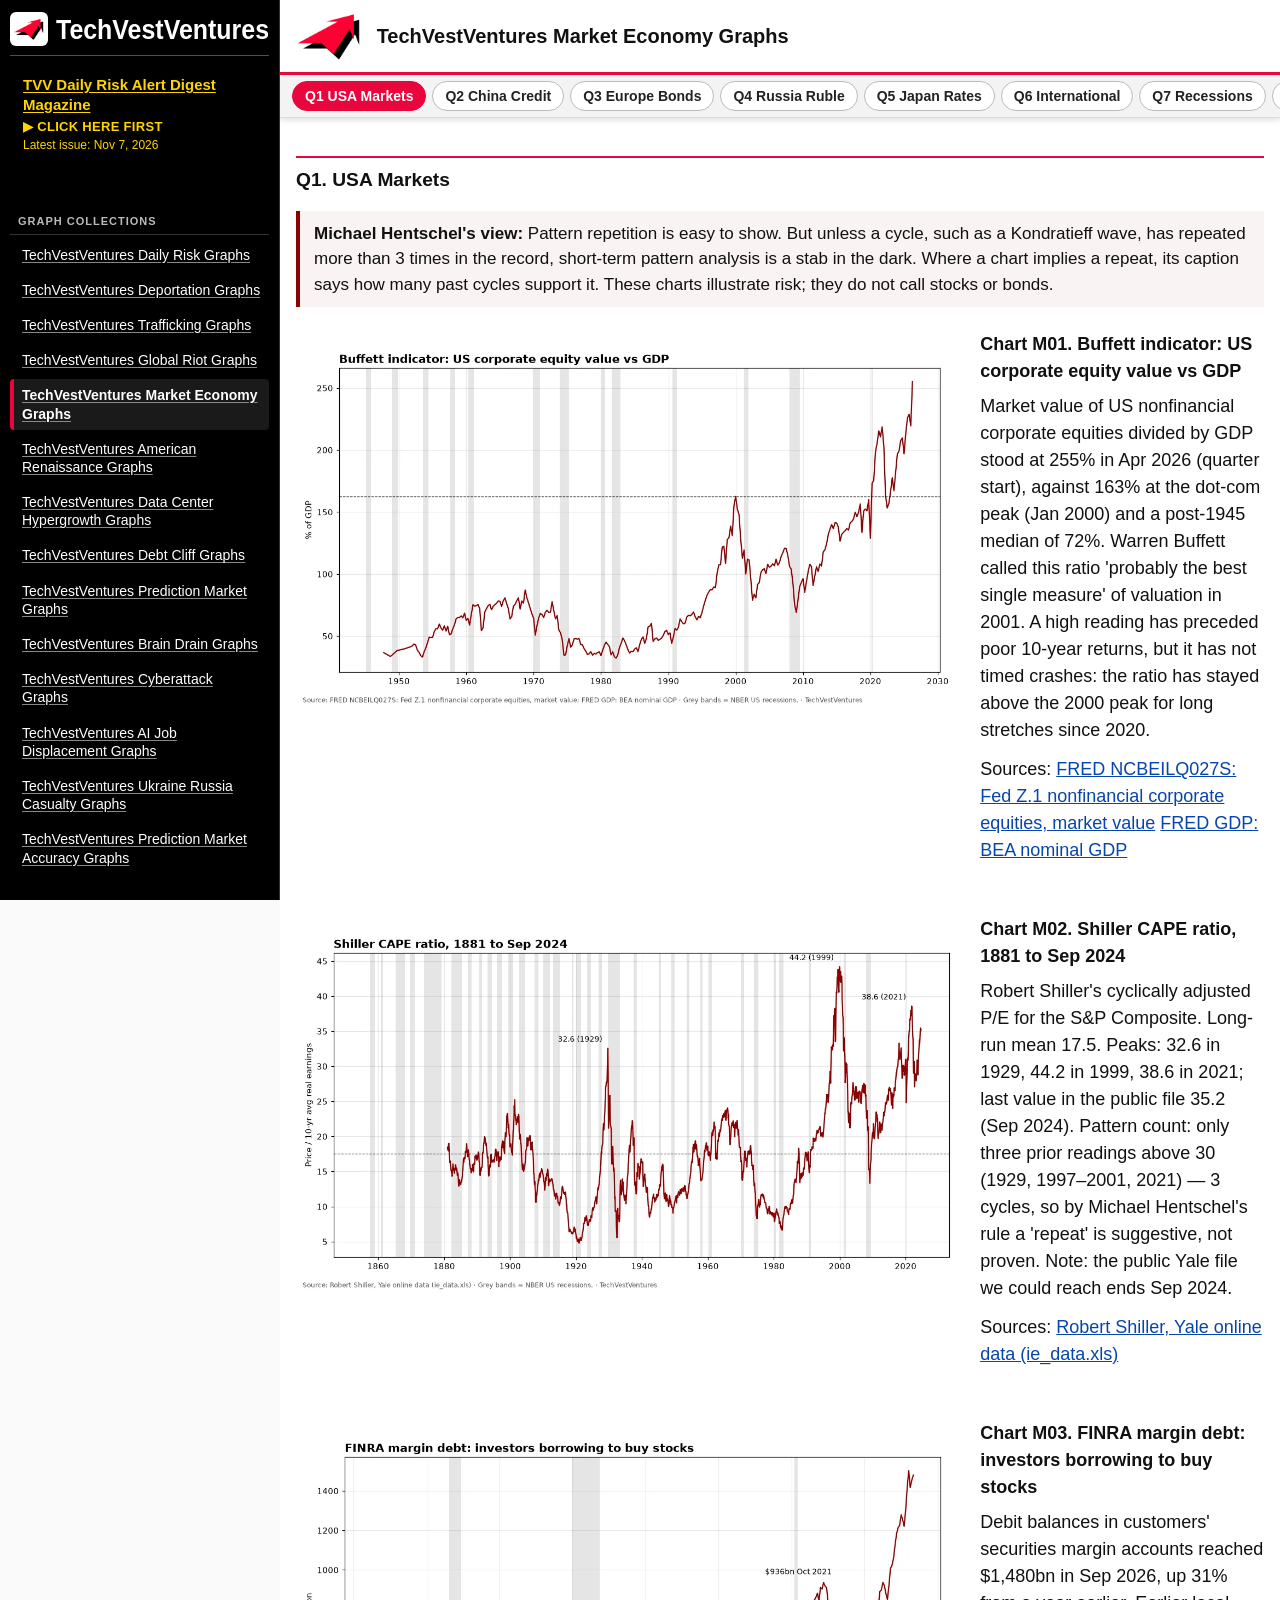
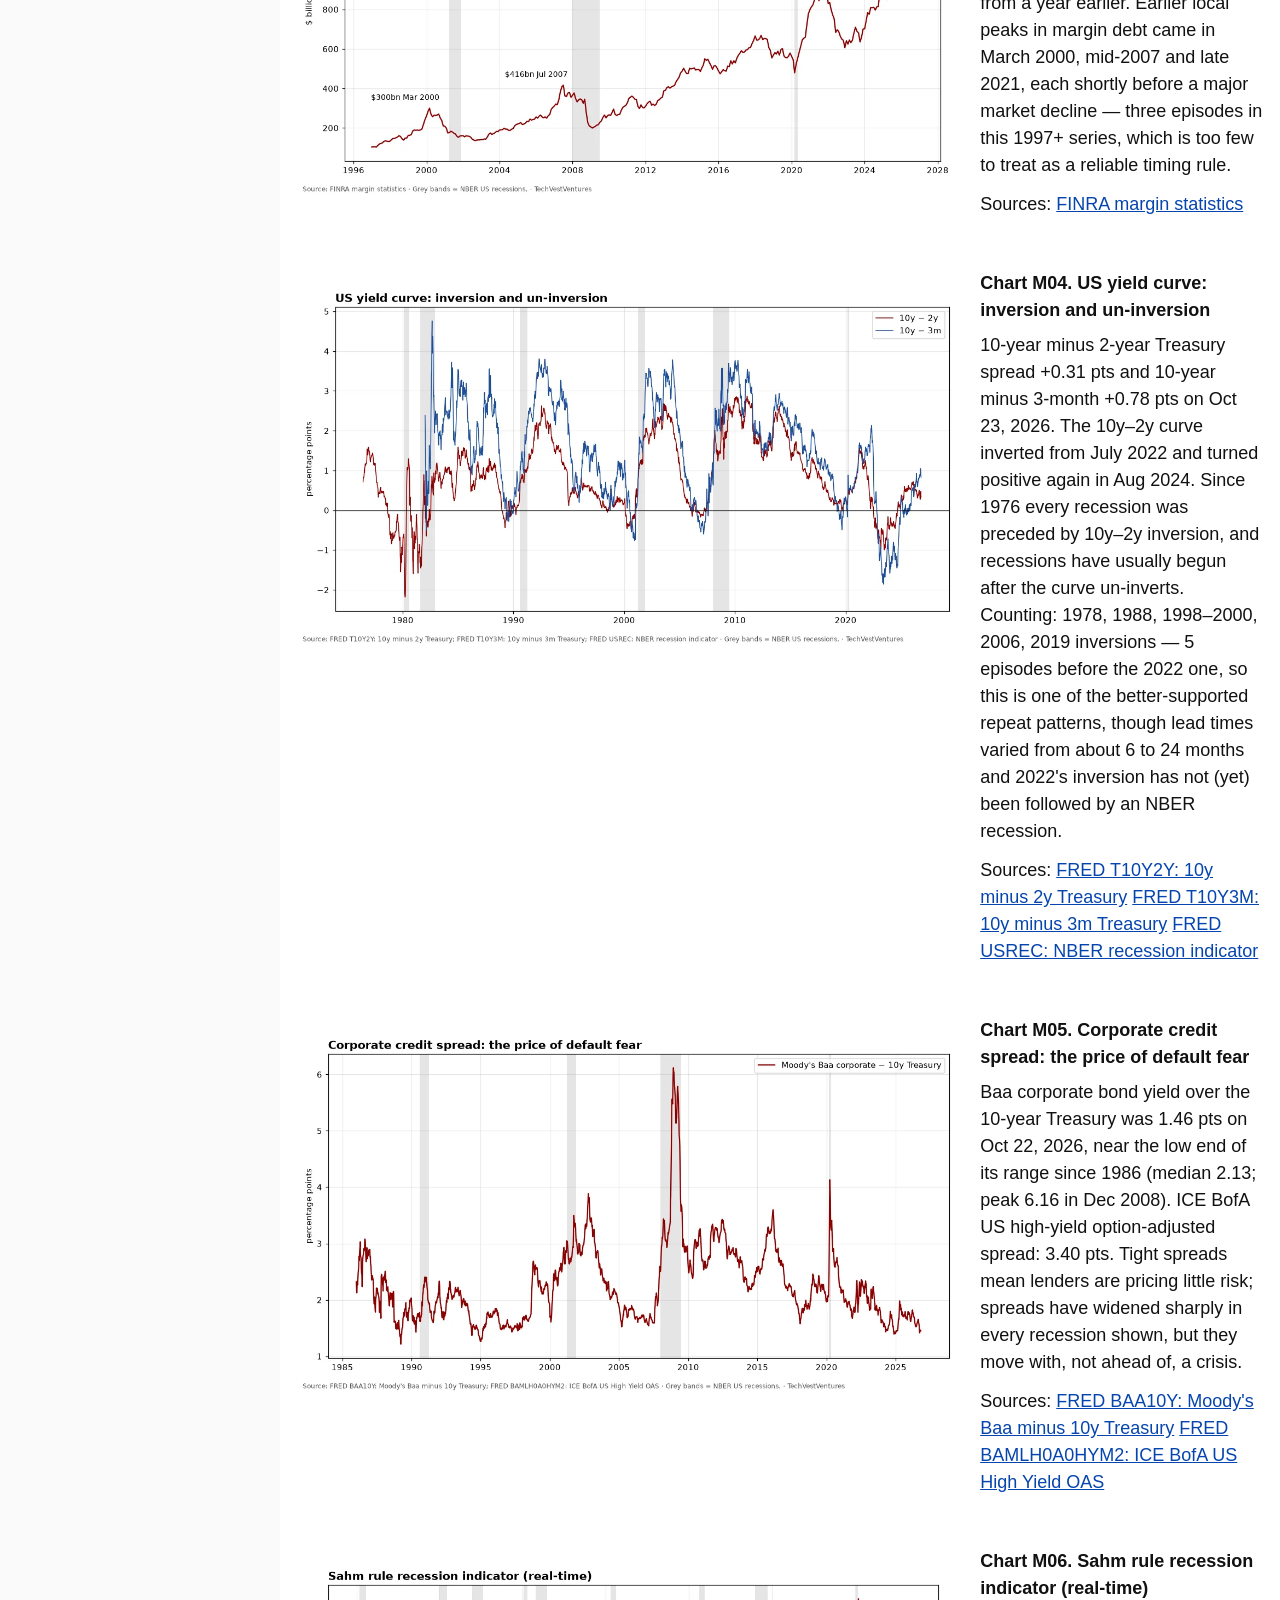
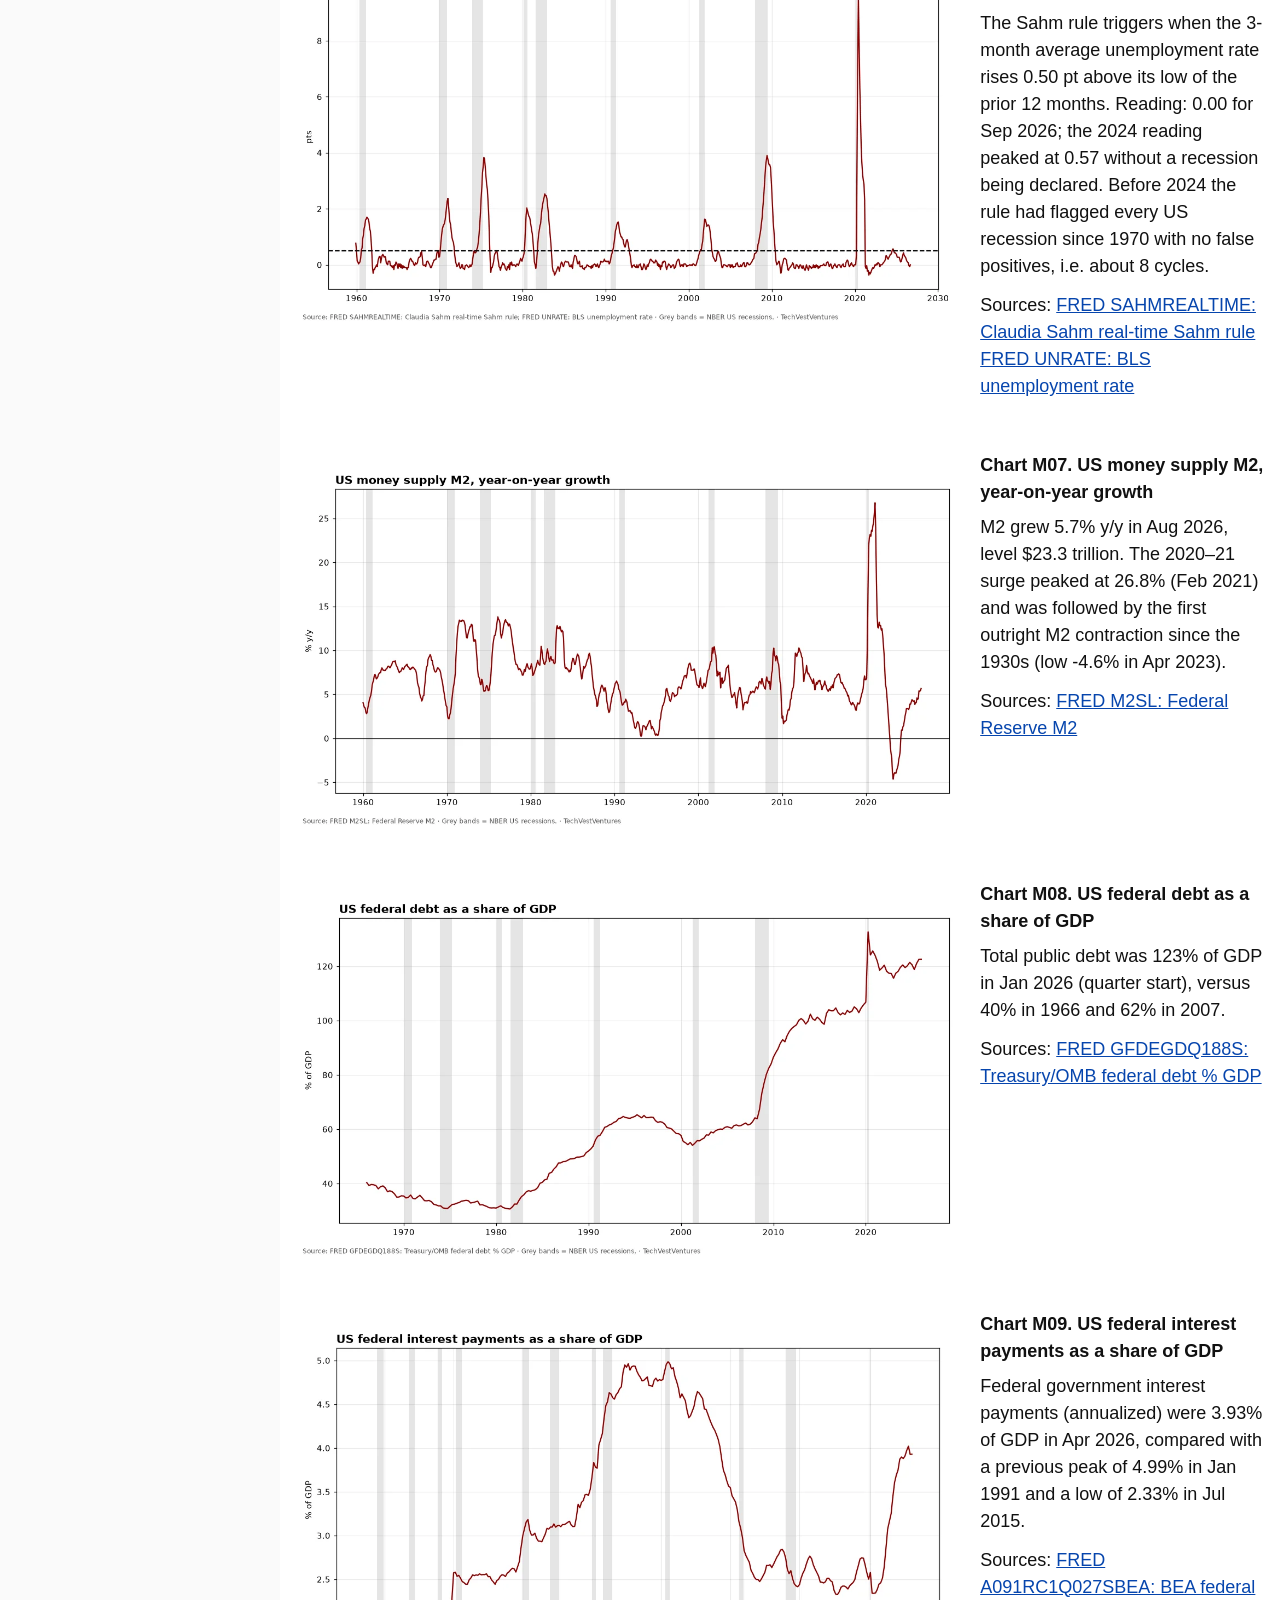
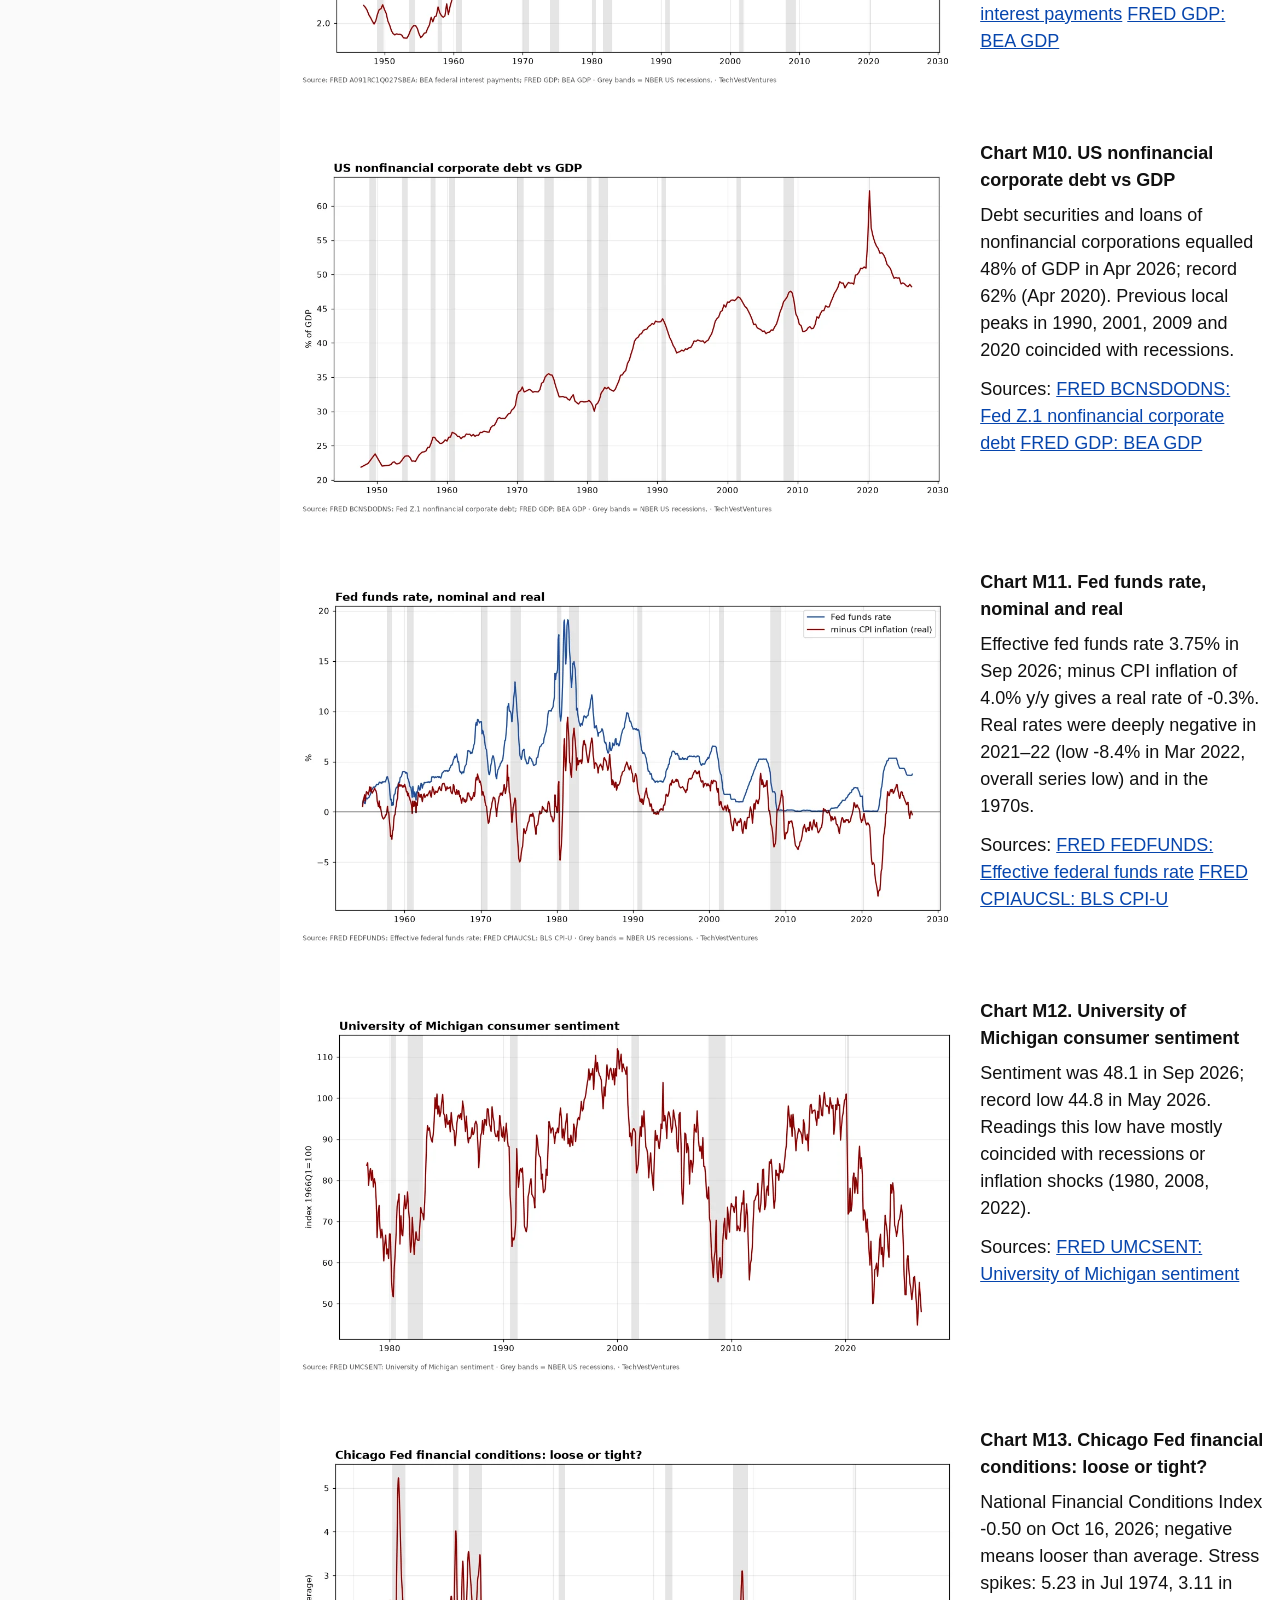
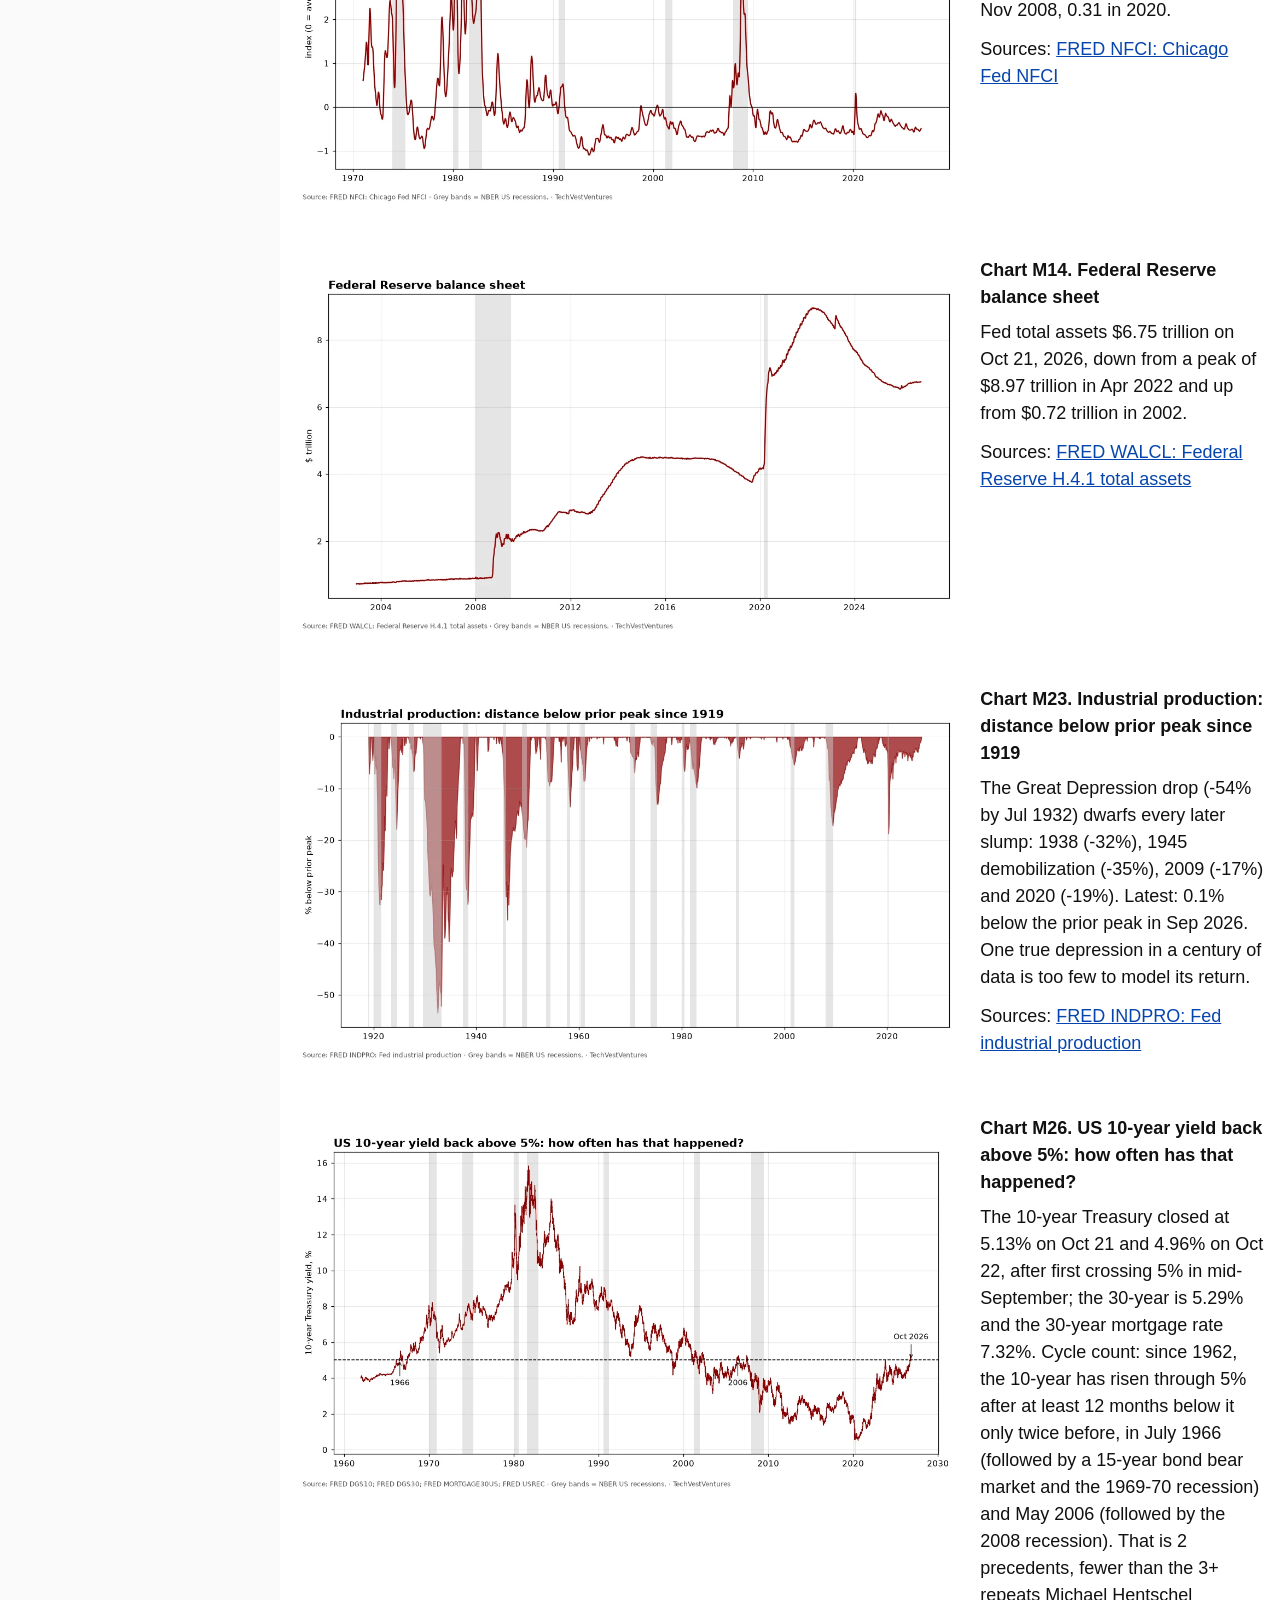
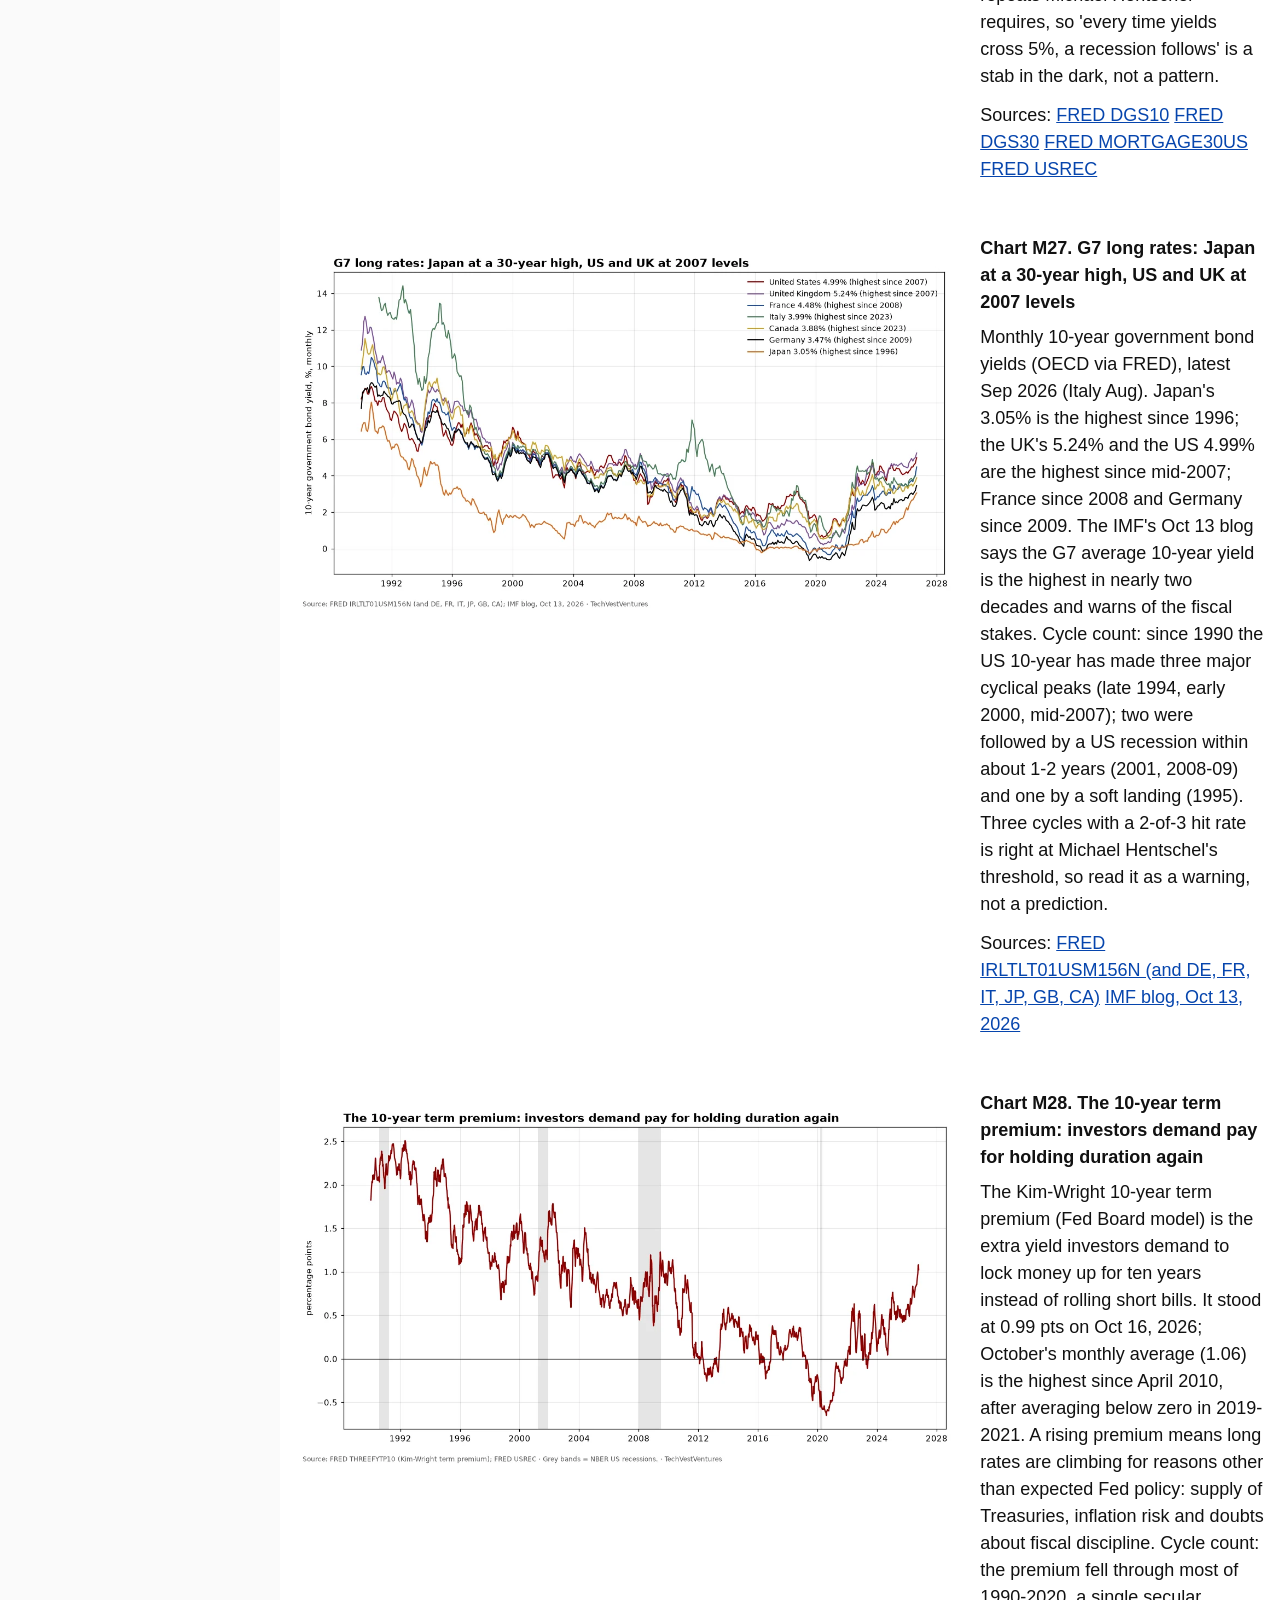
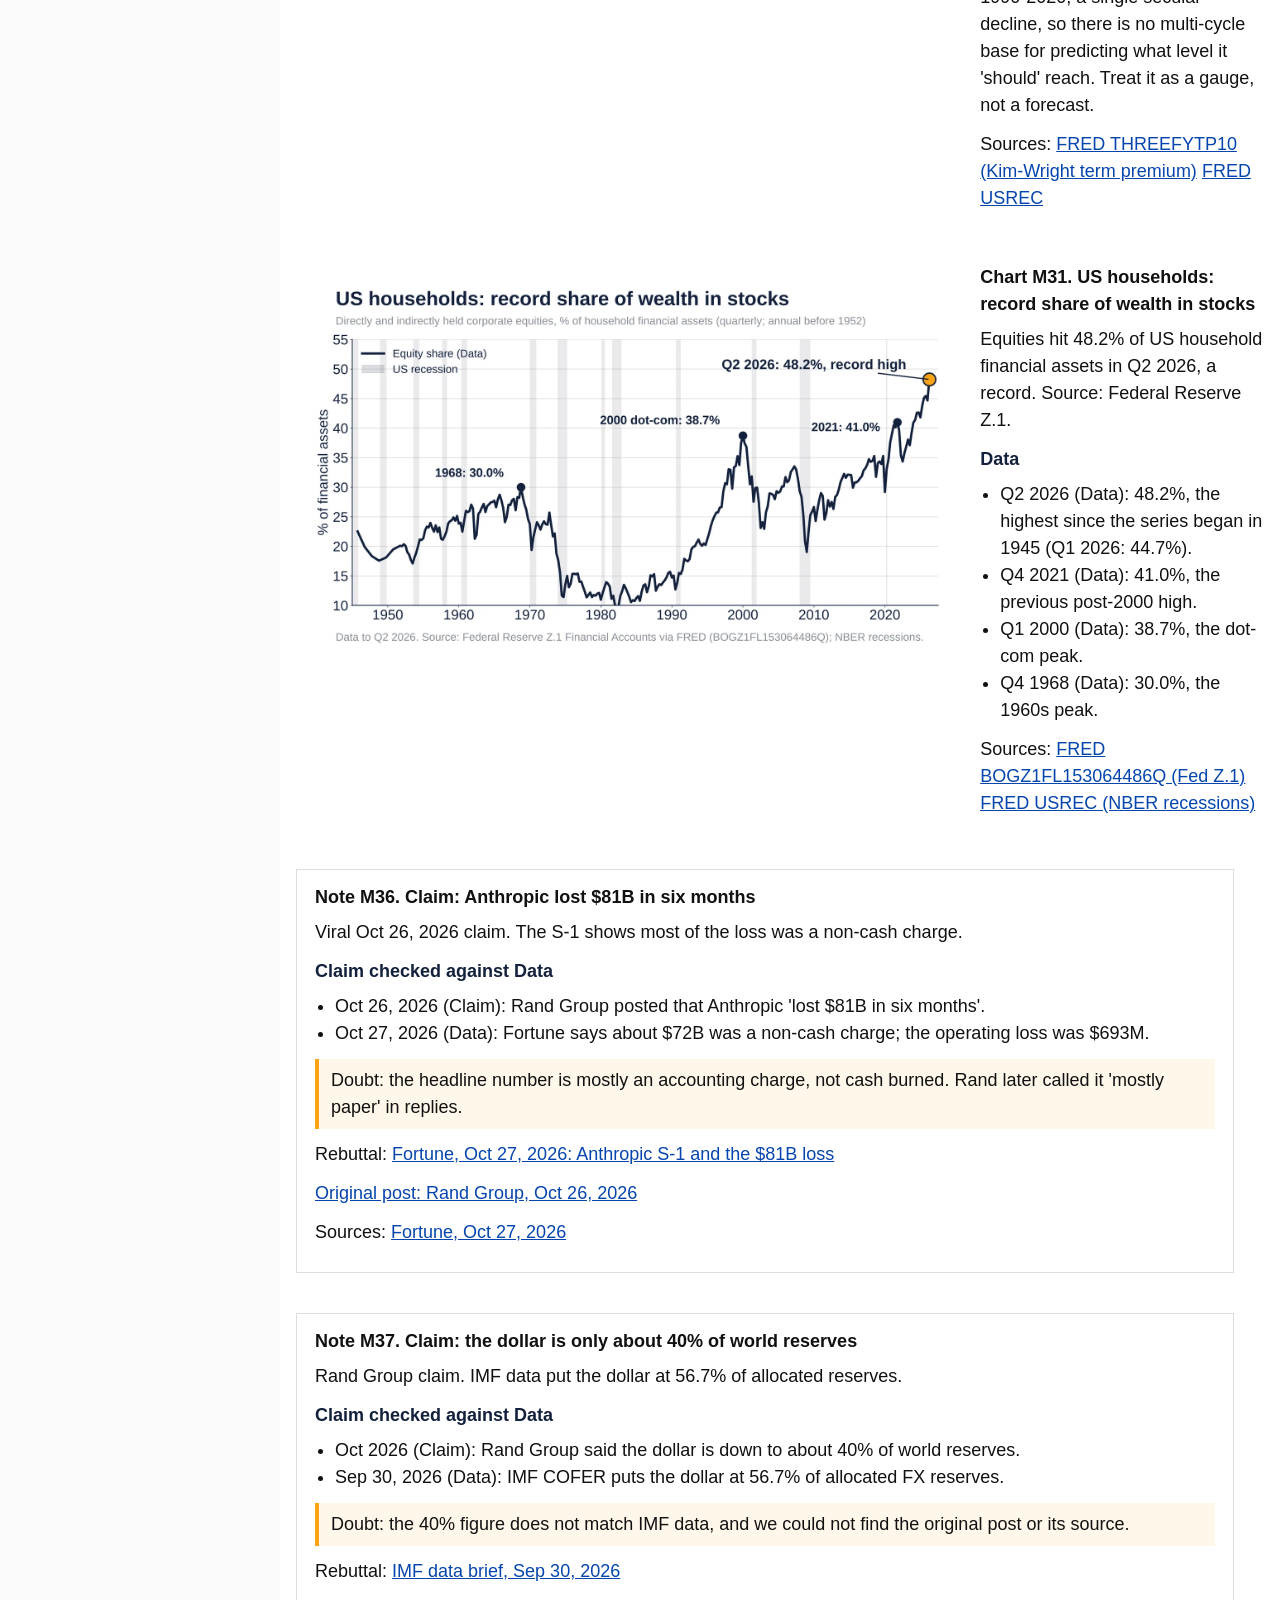
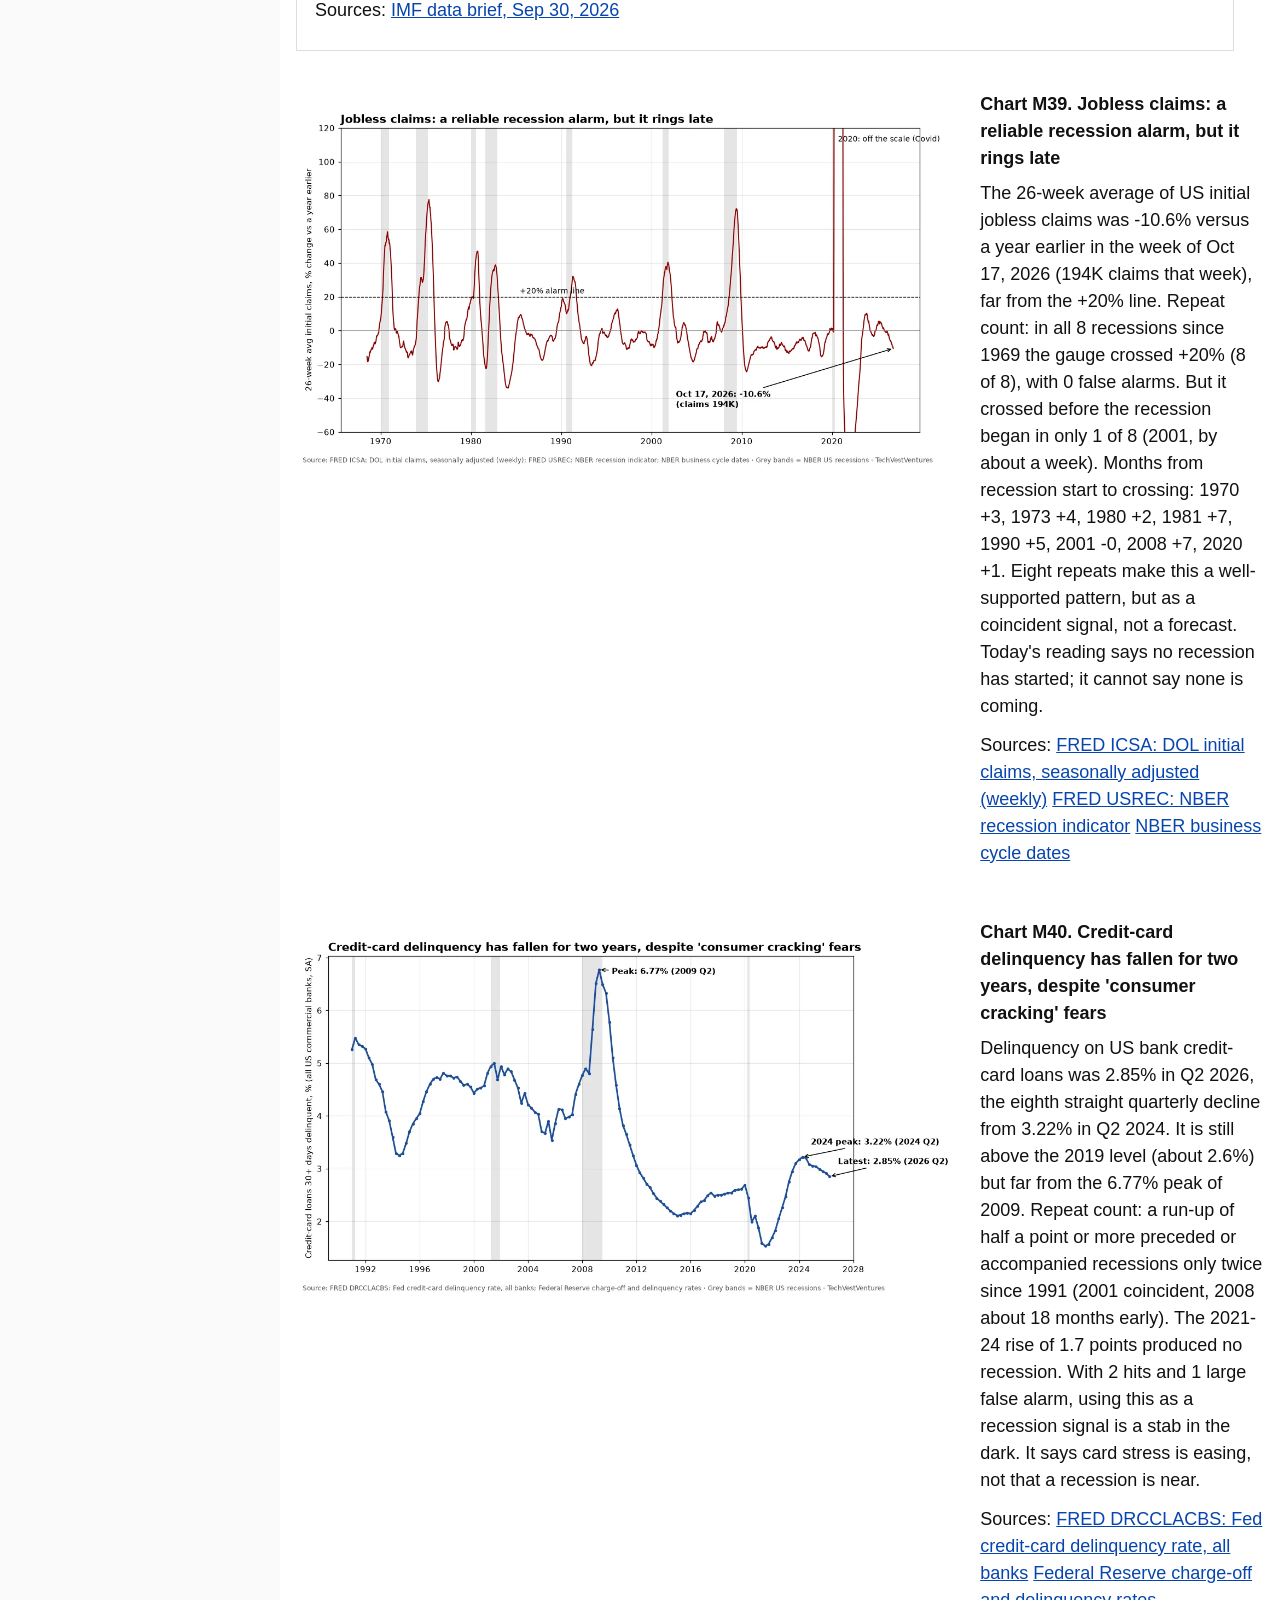
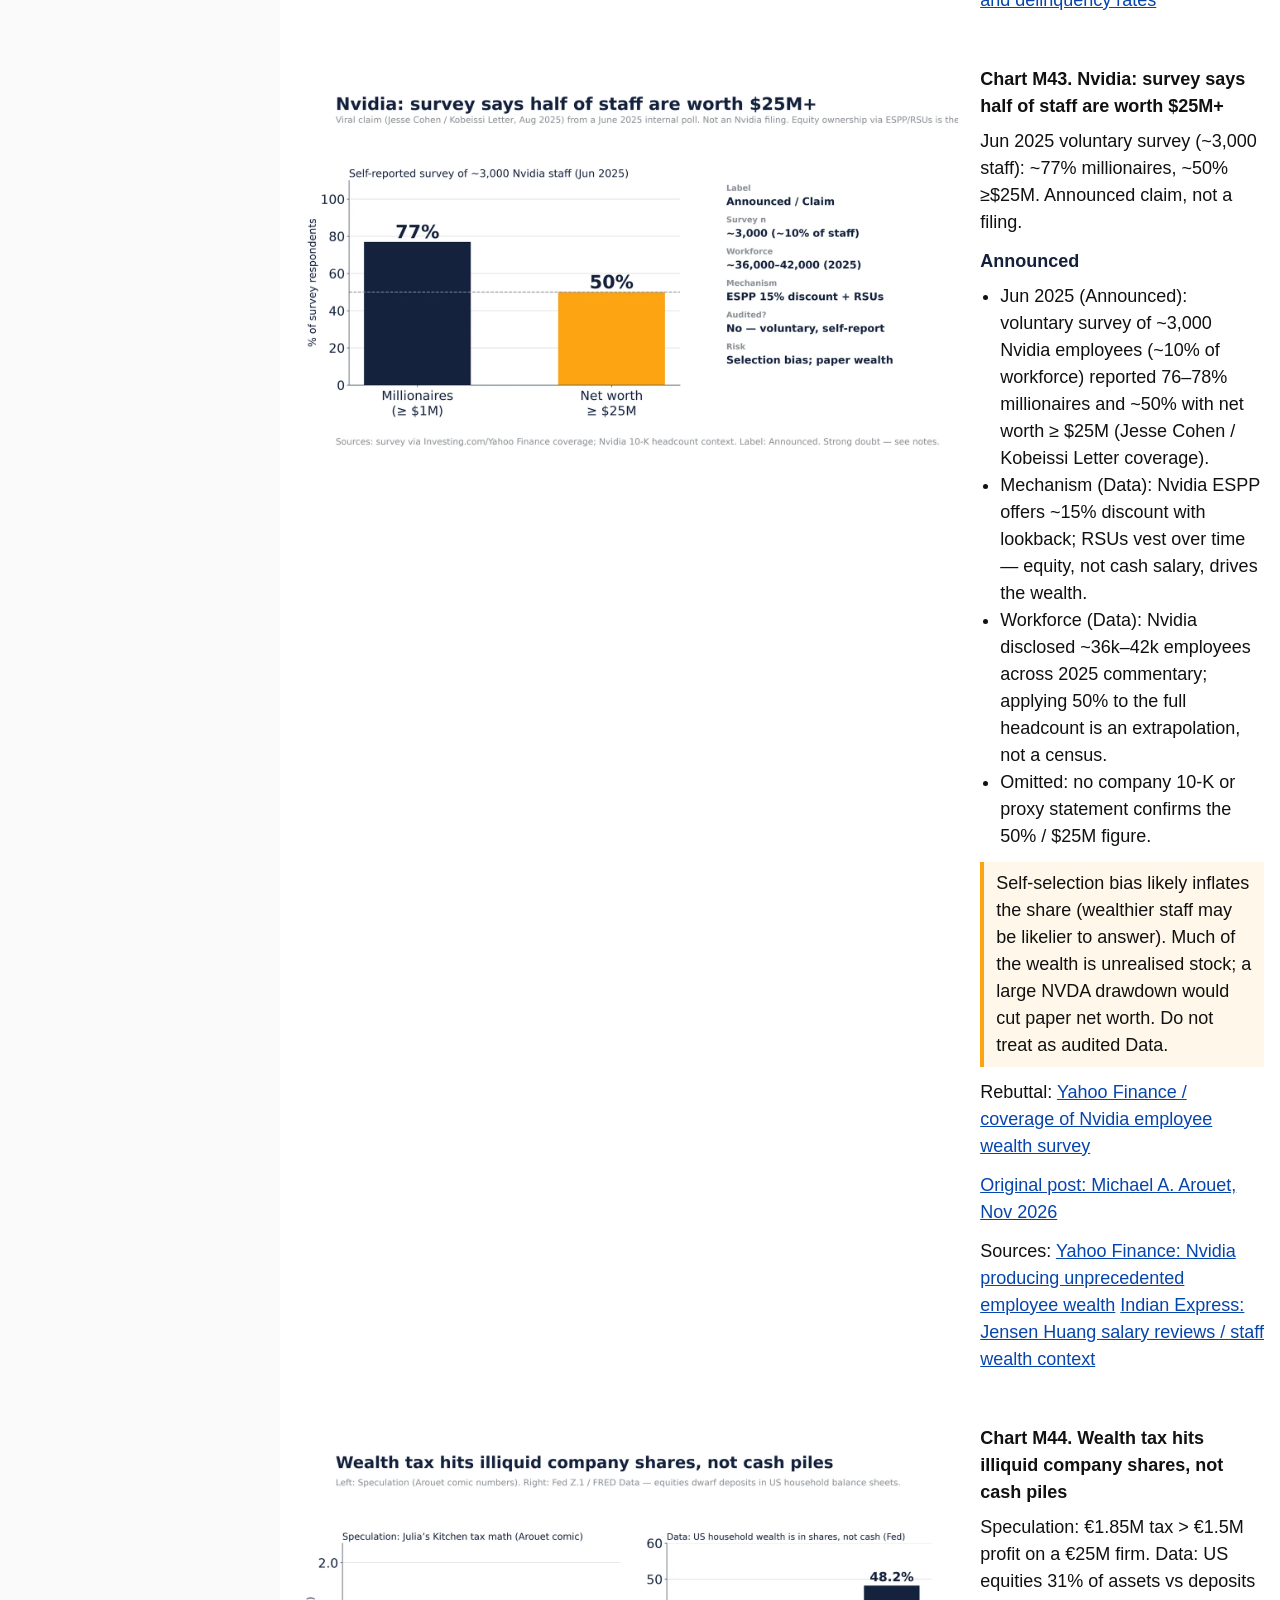
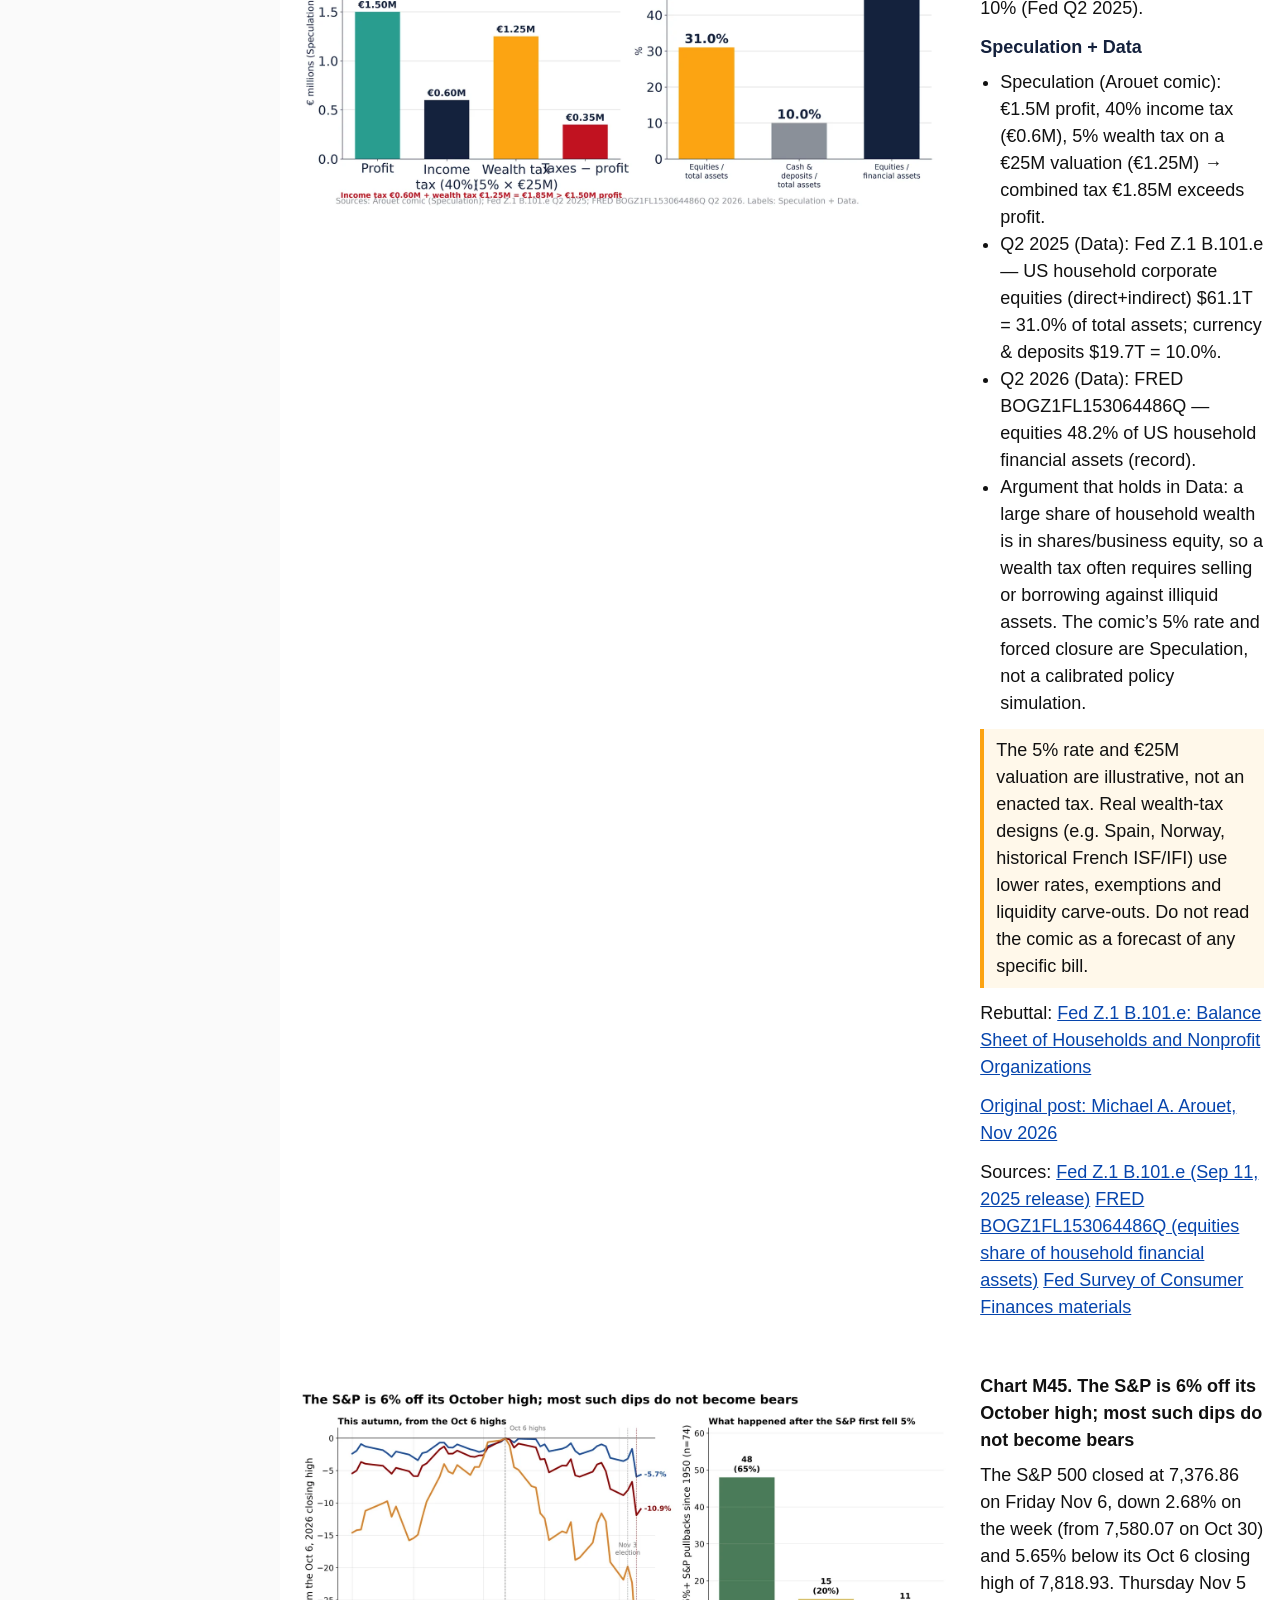
==== index.html @ 53d16ec9 "Weekly Focus graphs 2026-11-08" ====
<!doctype html><html lang="en"><head><meta charset="utf-8"><meta name="viewport" content="width=device-width,initial-scale=1"><title>TechVestVentures Market Economy Graphs</title><link rel="stylesheet" href="assets/style.css"></head><body><nav id="tvvnav" aria-label="TechVestVentures sites"><details open><summary><span class="mark"><img src="[data-uri]" alt="TechVest logo"></span><svg class="word" viewBox="0 0 214 32" preserveAspectRatio="xMinYMid meet" role="img" aria-label="TechVestVentures"><text x="0" y="26" textLength="214" lengthAdjust="spacingAndGlyphs" font-family="Arial,Helvetica,sans-serif" font-weight="700" font-size="28" fill="#fff">TechVestVentures</text></svg></summary><a class="mag" href="https://atlantean2.github.io/tvv-daily-risk-alert-digest/"><span class="t">TVV Daily Risk Alert Digest Magazine</span><span class="cta">&#9654; click here first</span><span class="sub">Latest issue: Nov 7, 2026</span></a><div class="sp2" aria-hidden="true"></div><div class="grp">Graph Collections</div><a href="https://atlantean2.github.io/tvv-daily-risk-graphs/">TechVestVentures Daily Risk Graphs</a><a href="https://atlantean2.github.io/tvv-deportation-graphs/">TechVestVentures Deportation Graphs</a><a href="https://atlantean2.github.io/tvv-trafficking-graphs/">TechVestVentures Trafficking Graphs</a><a href="https://atlantean2.github.io/tvv-global-riot-graphs/">TechVestVentures Global Riot Graphs</a><a class="cur" href="https://atlantean2.github.io/tvv-market-economy-graphs/" aria-current="page">TechVestVentures Market Economy Graphs</a><a href="https://atlantean2.github.io/tvv-american-renaissance-graphs/">TechVestVentures American Renaissance Graphs</a><a href="https://atlantean2.github.io/tvv-data-center-hypergrowth-graphs/">TechVestVentures Data Center Hypergrowth Graphs</a><a href="https://atlantean2.github.io/tvv-debt-cliff-graphs/">TechVestVentures Debt Cliff Graphs</a><a href="https://atlantean2.github.io/tvv-prediction-market-graphs/">TechVestVentures Prediction Market Graphs</a><a href="https://atlantean2.github.io/tvv-brain-drain-graphs/">TechVestVentures Brain Drain Graphs</a><a href="https://atlantean2.github.io/tvv-cyberattack-graphs/">TechVestVentures Cyberattack Graphs</a><a href="https://atlantean2.github.io/tvv-ai-job-displacement-graphs/">TechVestVentures AI Job Displacement Graphs</a><a href="https://atlantean2.github.io/tvv-ukraine-russia-casualty-graphs/">TechVestVentures Ukraine Russia Casualty Graphs</a><a href="https://atlantean2.github.io/tvv-prediction-market-accuracy-graphs/">TechVestVentures Prediction Market Accuracy Graphs</a><div class="sp5" aria-hidden="true"></div><div class="grp gold">Essays</div><a class="ess" href="https://atlantean2.github.io/tvv-daily-risk-alert-digest/essays/ai-job-displacement.html">AI Job Displacement</a><a class="ess" href="https://atlantean2.github.io/tvv-daily-risk-alert-digest/essays/prediction-markets.html">Prediction Markets</a><a class="ess" href="https://atlantean2.github.io/tvv-daily-risk-alert-digest/essays/ukraine-russia-casualty-claims.html">Ukraine vs Russia: Casualty Claims</a></details></nav><script>(function(){var d=document.querySelector('#tvvnav details');function f(){if(innerWidth>900)d.open=true}f();addEventListener('resize',f)})()</script><div id="top"><header><img src="assets/logo.png" alt="TVV logo"><h1>TechVestVentures Market Economy Graphs</h1></header><nav id="tabs" role="tablist" aria-label="Sections"><button role="tab" data-d="Q1" aria-selected="false">Q1 USA Markets</button><button role="tab" data-d="Q2" aria-selected="false">Q2 China Credit</button><button role="tab" data-d="Q3" aria-selected="false">Q3 Europe Bonds</button><button role="tab" data-d="Q4" aria-selected="false">Q4 Russia Ruble</button><button role="tab" data-d="Q5" aria-selected="false">Q5 Japan Rates</button><button role="tab" data-d="Q6" aria-selected="false">Q6 International</button><button role="tab" data-d="Q7" aria-selected="false">Q7 Recessions</button><button role="tab" data-d="Q8" aria-selected="false">Q8 Depressions</button><button role="tab" data-d="Q9" aria-selected="false">Q9 Boom Peaks</button><button role="tab" data-d="Q10" aria-selected="false">Q10 Bubble Watch</button><button role="tab" data-d="Q11" aria-selected="false">Q11 Debt Burdens</button><button role="tab" data-d="Q12" aria-selected="false">Q12 Cycle Counts</button><button role="tab" data-d="sources" aria-selected="false">Sources</button></nav></div><main id="content"></main><script>const tabs=[...document.querySelectorAll('#tabs button')],m=document.getElementById('content'),ds=tabs.map(t=>t.dataset.d);
async function show(d){if(!ds.includes(d))d=ds[0];tabs.forEach(t=>t.setAttribute('aria-selected',t.dataset.d==d));
document.querySelector(`#tabs [data-d="${d}"]`).scrollIntoView({inline:'nearest',block:'nearest'});
m.innerHTML='<p>Loading…</p>';try{const r=await fetch('issues/'+d+'.html',{cache:'no-cache'});const doc=new DOMParser().parseFromString(await r.text(),'text/html');
const c=doc.querySelector('#issue');c.querySelectorAll('img').forEach(i=>i.setAttribute('src','issues/'+i.getAttribute('src')));
c.querySelectorAll('a[href]').forEach(a=>{const h=a.getAttribute('href');if(!/^(https?:|#)/.test(h))a.setAttribute('href','issues/'+h);if(/^http/.test(h)){a.target='_blank';a.rel='noopener'}});m.innerHTML=c.innerHTML;document.title=TT+' — '+(tabs.find(t=>t.dataset.d==d).textContent);window.scrollTo(0,0)}
catch(e){m.innerHTML='<p>Could not load '+d+'.</p>'}}
const TT=document.title;tabs.forEach(t=>t.onclick=()=>{location.hash=t.dataset.d});
addEventListener('hashchange',()=>show(location.hash.slice(1)));show(location.hash.slice(1));</script></body></html>
---- assets/style.css ----
body{margin:0;font:16px/1.5 Arial,Helvetica,sans-serif;color:#111;background:#fafafa}
#top{position:sticky;top:0;z-index:9;background:#fff;box-shadow:0 2px 6px #0002}
header{border-bottom:3px solid #e8063c;display:flex;align-items:center;gap:14px;padding:8px 16px}
header img{height:56px}header h1{font-size:1.25rem;margin:0}
#tabs{display:flex;gap:6px;overflow-x:auto;white-space:nowrap;padding:6px 12px;background:#f3f3f3;border-bottom:1px solid #ddd;-webkit-overflow-scrolling:touch}
#tabs button{flex:0 0 auto;font:600 14px Arial,sans-serif;padding:6px 12px;border:1px solid #bbb;border-radius:16px;background:#fff;color:#222;cursor:pointer}
#tabs button[aria-selected=true]{background:#e8063c;border-color:#e8063c;color:#fff}
main{max-width:1040px;margin:0 auto;padding:16px;background:#fff}
main img{width:100%;max-width:1000px;height:auto;display:block;margin:14px auto}
a{color:#0645ad;text-decoration:underline}h2{border-top:2px solid #e8063c;padding-top:8px;margin-top:22px;font-size:1.2rem;font-weight:700;scroll-margin-top:130px}
main table{width:100%;border-collapse:collapse}main td{display:block;width:100%;padding:0}main td:empty{display:none}
ul.items{margin-left:24px;padding-left:1.1em}
.action-box{border:3px solid #e8063c;padding:10px 14px;margin:20px 0}a.risk-center{font-weight:700;color:#C00000}.rc-header{font-size:.9rem;color:#1a1a1a;border-bottom:2px solid #C9A227;padding-bottom:6px;margin:0 0 12px}ul.items li{margin:6px 0}
@media(max-width:600px){header img{height:40px}header h1{font-size:1rem}}
figure.g{margin:0 0 28px;padding:0}figure.g figcaption{font-size:15px;margin:4px 6px}figure.g .t{font-weight:700}
figure.g .s{font-size:14px;word-break:break-all}ul.src li{margin:4px 0;word-break:break-all}
figure.g{display:grid;grid-template-columns:minmax(0,7fr) minmax(260px,3fr);gap:22px;align-items:start;margin:0 0 40px}
figure.g img{width:100%;height:auto;max-width:none}
figure.g figcaption{font-size:18px;line-height:1.5;margin:0}figure.g figcaption p{margin:0 0 12px}
figure.g figcaption .t{font-weight:700;display:block;margin-bottom:8px}
.view{border-left:4px solid #8B0000;background:#faf3f3;padding:10px 14px;margin:0 0 24px;font-size:17px;line-height:1.5}
figure.g.link{display:block;border:1px solid #ddd;padding:14px 18px;max-width:900px}
figure.g ul.b{margin:0 0 12px;padding-left:20px}figure.g .lab{font-weight:700;color:#14213D;margin:0 0 8px}
figure.g .doubt{border-left:4px solid #FCA311;background:#fff8ea;padding:8px 12px}
@media(max-width:1100px){figure.g{grid-template-columns:1fr}}
#tvvnav{position:fixed;left:0;top:0;bottom:0;width:280px;box-sizing:border-box;padding:12px 10px;background:#000;color:#fff;border-right:1px solid #333;font-family:Arial,Helvetica,sans-serif;overflow-y:auto;z-index:20}
#tvvnav summary{list-style:none;cursor:default;display:flex;align-items:center;gap:8px;border-bottom:1px solid #e8063c;padding-bottom:9px;margin-bottom:10px}
#tvvnav summary::-webkit-details-marker{display:none}
#tvvnav .mark{flex:0 0 auto;width:38px;height:34px;background:#fff;border-radius:6px;display:flex;align-items:center;justify-content:center}
#tvvnav .mark img{width:32px;height:auto;display:block}
#tvvnav .word{flex:1 1 auto;min-width:0;height:32px;display:block}
#tvvnav a,#tvvnav span.soon{display:block;font-size:14px;padding:7px 8px;margin:3px 0;border-radius:4px;line-height:1.3;border-left:4px solid transparent}
#tvvnav a{color:#fff;text-decoration:underline;text-decoration-color:#888;text-underline-offset:2px}
#tvvnav a:hover,#tvvnav a:focus{background:#222;text-decoration-color:#fff}
#tvvnav a.cur{font-weight:700;border-left-color:#e8063c;background:#1a1a1a}
#tvvnav span.soon{color:#888;font-style:italic}
#tvvnav a.mag{background:#ffd400;color:#000;font-weight:700;font-size:15px;text-decoration:none;border-left:4px solid #ffd400;padding:9px 9px 8px;margin-bottom:10px}
#tvvnav a.mag:hover,#tvvnav a.mag:focus{background:#ffe766}
#tvvnav a.mag.cur{border-left-color:#e8063c}
#tvvnav a.mag .t{text-decoration:underline;text-underline-offset:2px}
#tvvnav a.mag .cta{display:block;margin-top:5px;font-size:13px;font-weight:700;text-transform:uppercase;letter-spacing:.3px}
#tvvnav a.mag .sub{display:block;font-size:12px;font-weight:400;margin-top:2px}
#tvvnav a.mag:not(.cur){background:transparent;color:#ffd400;border-left:4px solid transparent}
#tvvnav a.mag:not(.cur):hover,#tvvnav a.mag:not(.cur):focus{background:#1a1a1a}
#tvvnav .sp2{height:2.6em}#tvvnav .sp5{height:6.5em}
#tvvnav .grp{font-size:11px;font-weight:700;letter-spacing:1px;text-transform:uppercase;color:#bbb;padding:0 8px 4px;margin:0 0 4px;border-bottom:1px solid #333}
#tvvnav .grp.gold{color:#ffd400;border-bottom-color:#5a4b00}
#tvvnav a.ess{color:#ffd400;font-weight:700;text-decoration-color:#8a7300}
#tvvnav a.ess:hover,#tvvnav a.ess:focus{background:#1a1a1a;text-decoration-color:#ffd400}
#tvvnav a.ess.cur{background:#ffd400;color:#000;border-left-color:#e8063c;text-decoration:none}
body{padding-left:280px}
@media(max-width:900px){body{padding-left:0}#tvvnav{position:static;width:auto;border-right:0;border-bottom:2px solid #e8063c;padding:8px 12px}
#tvvnav summary{cursor:pointer;margin:0;border:0;padding:2px 0}#tvvnav .word{max-width:250px}
#tvvnav summary::after{content:"\2630";color:#fff;font-size:22px;margin-left:auto;padding-left:8px}}
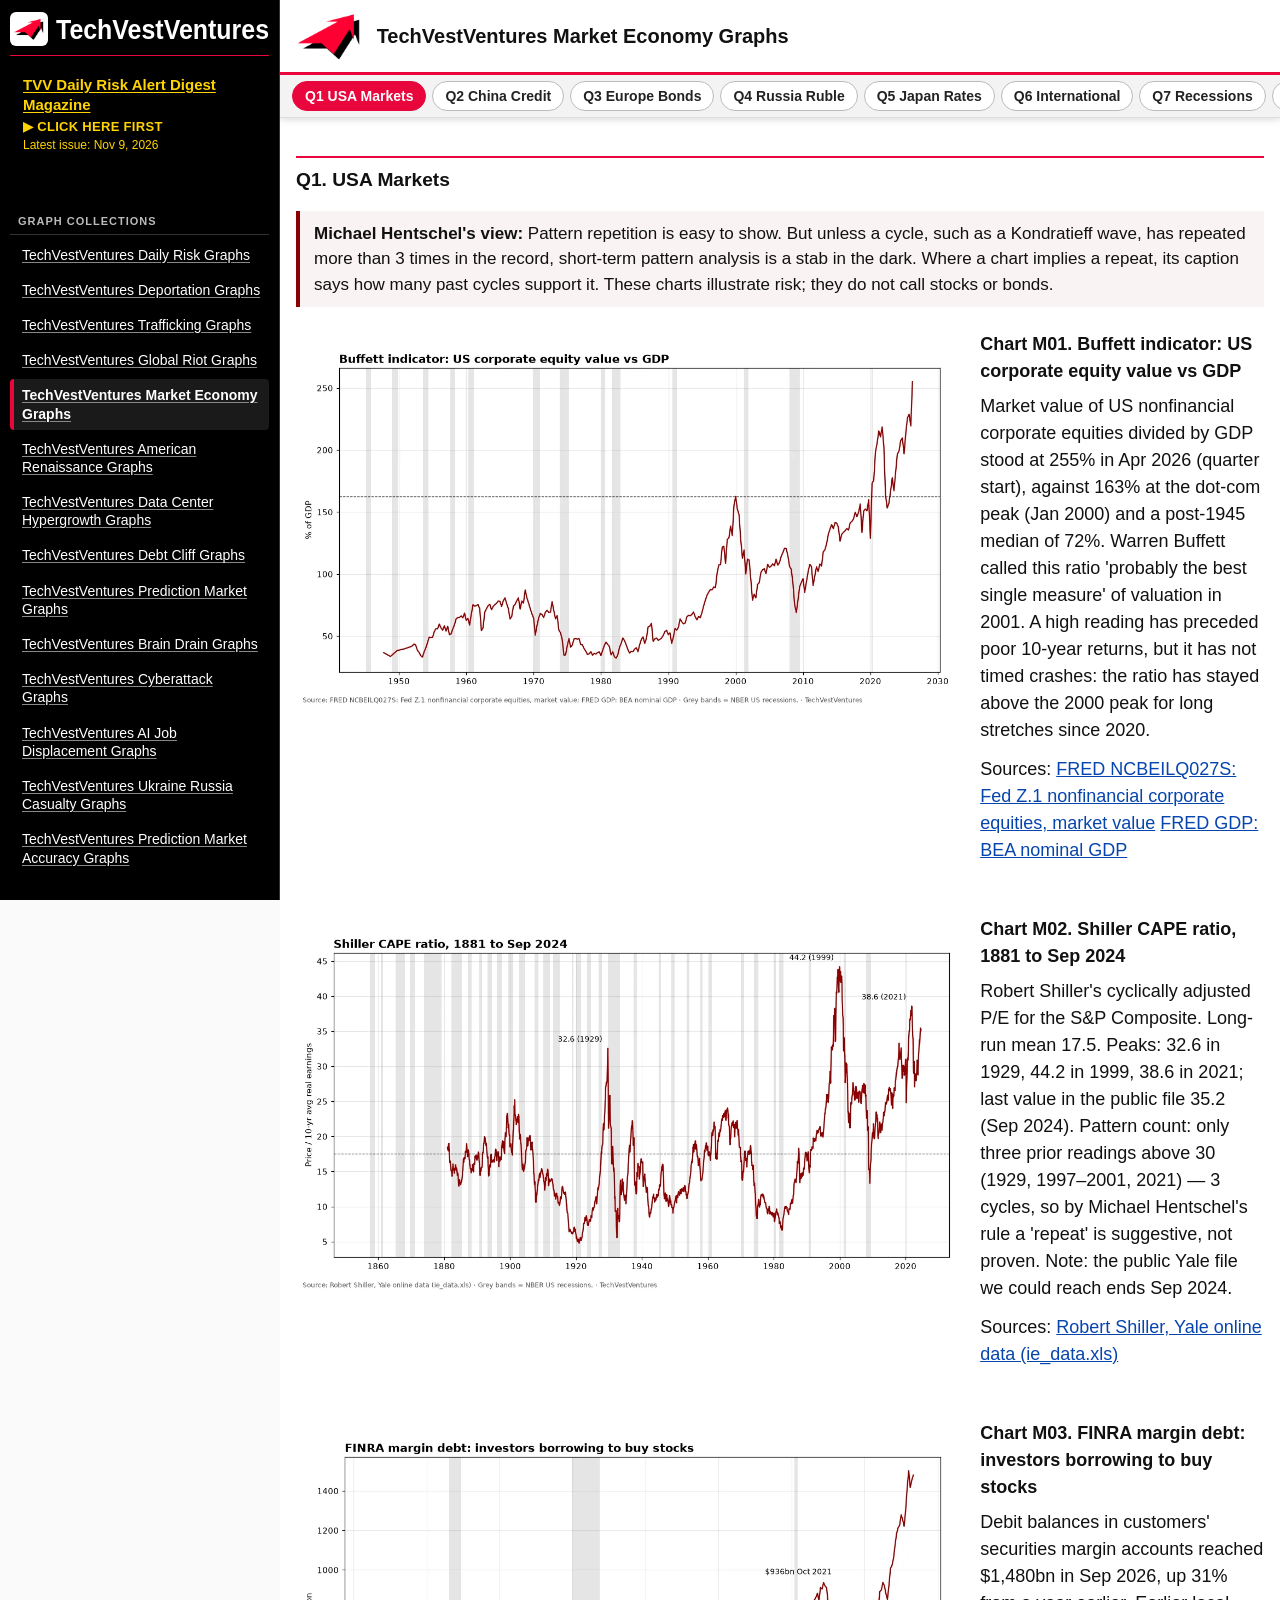
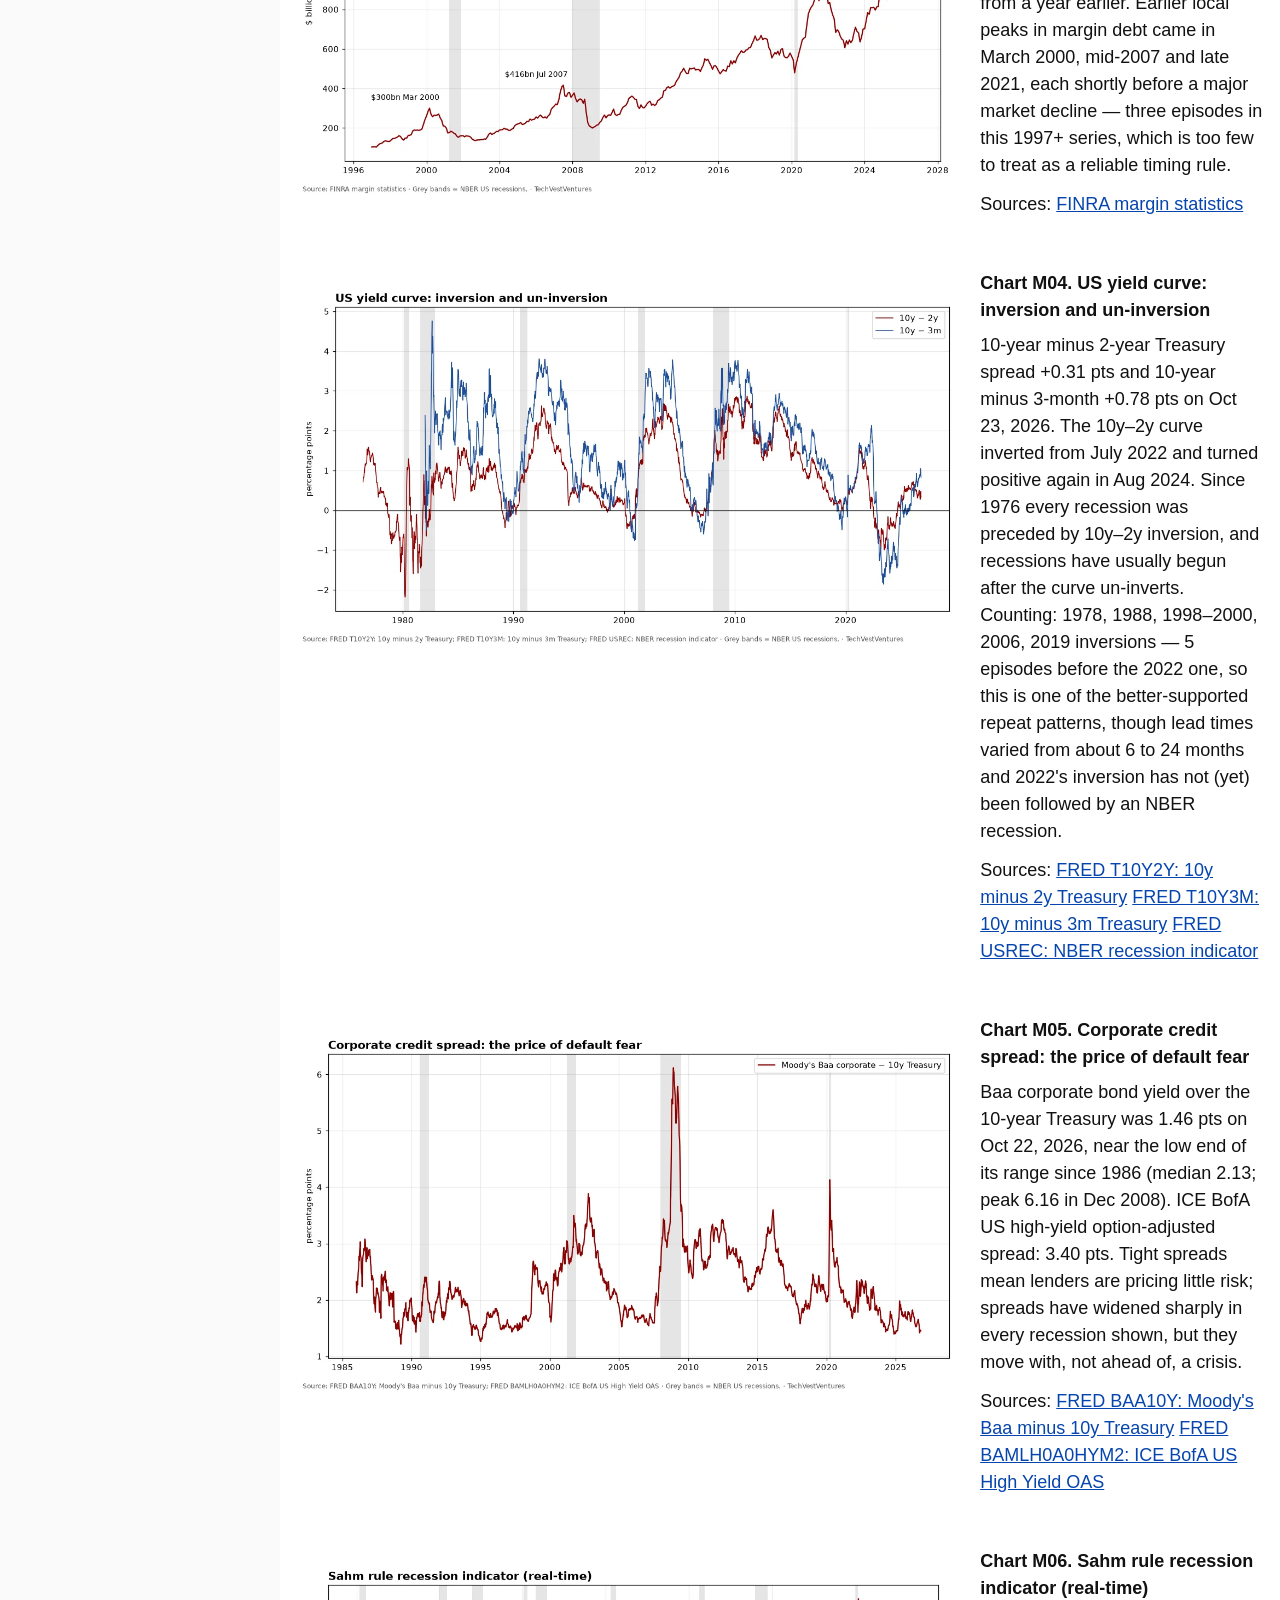
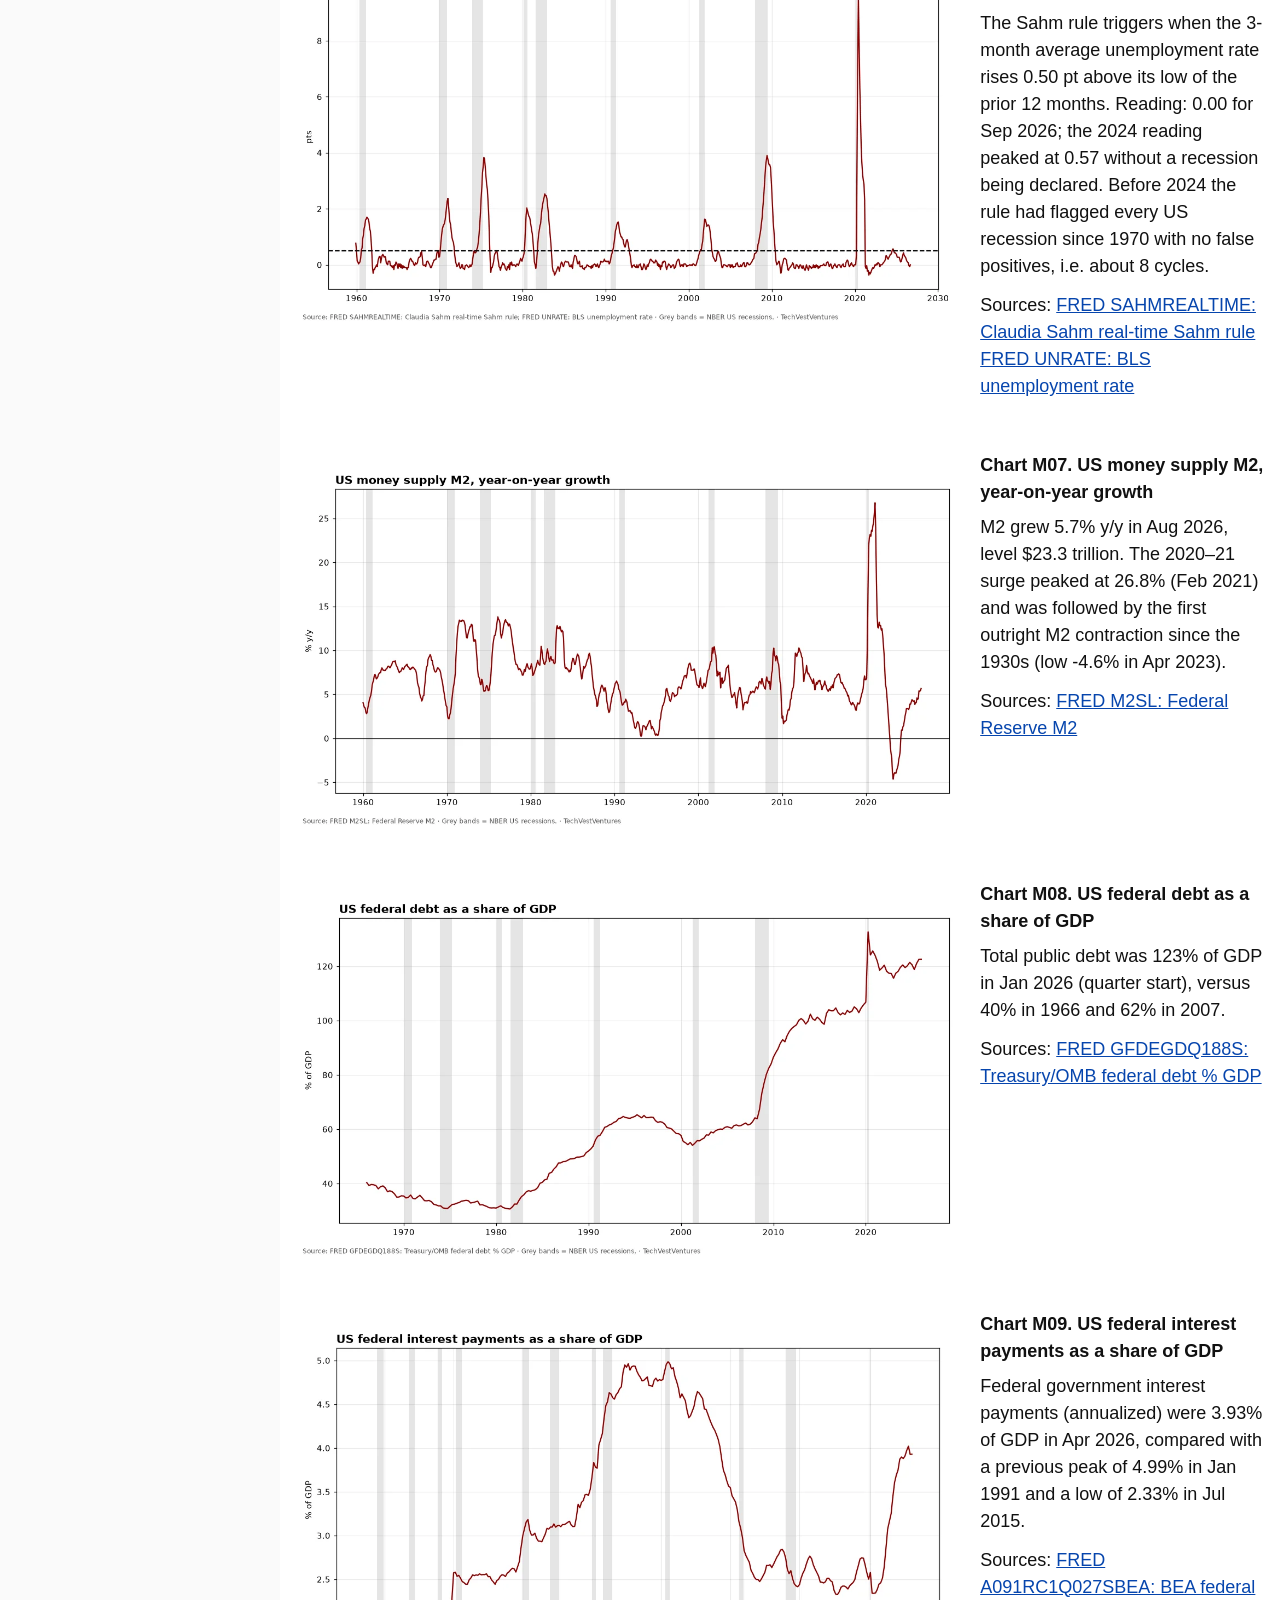
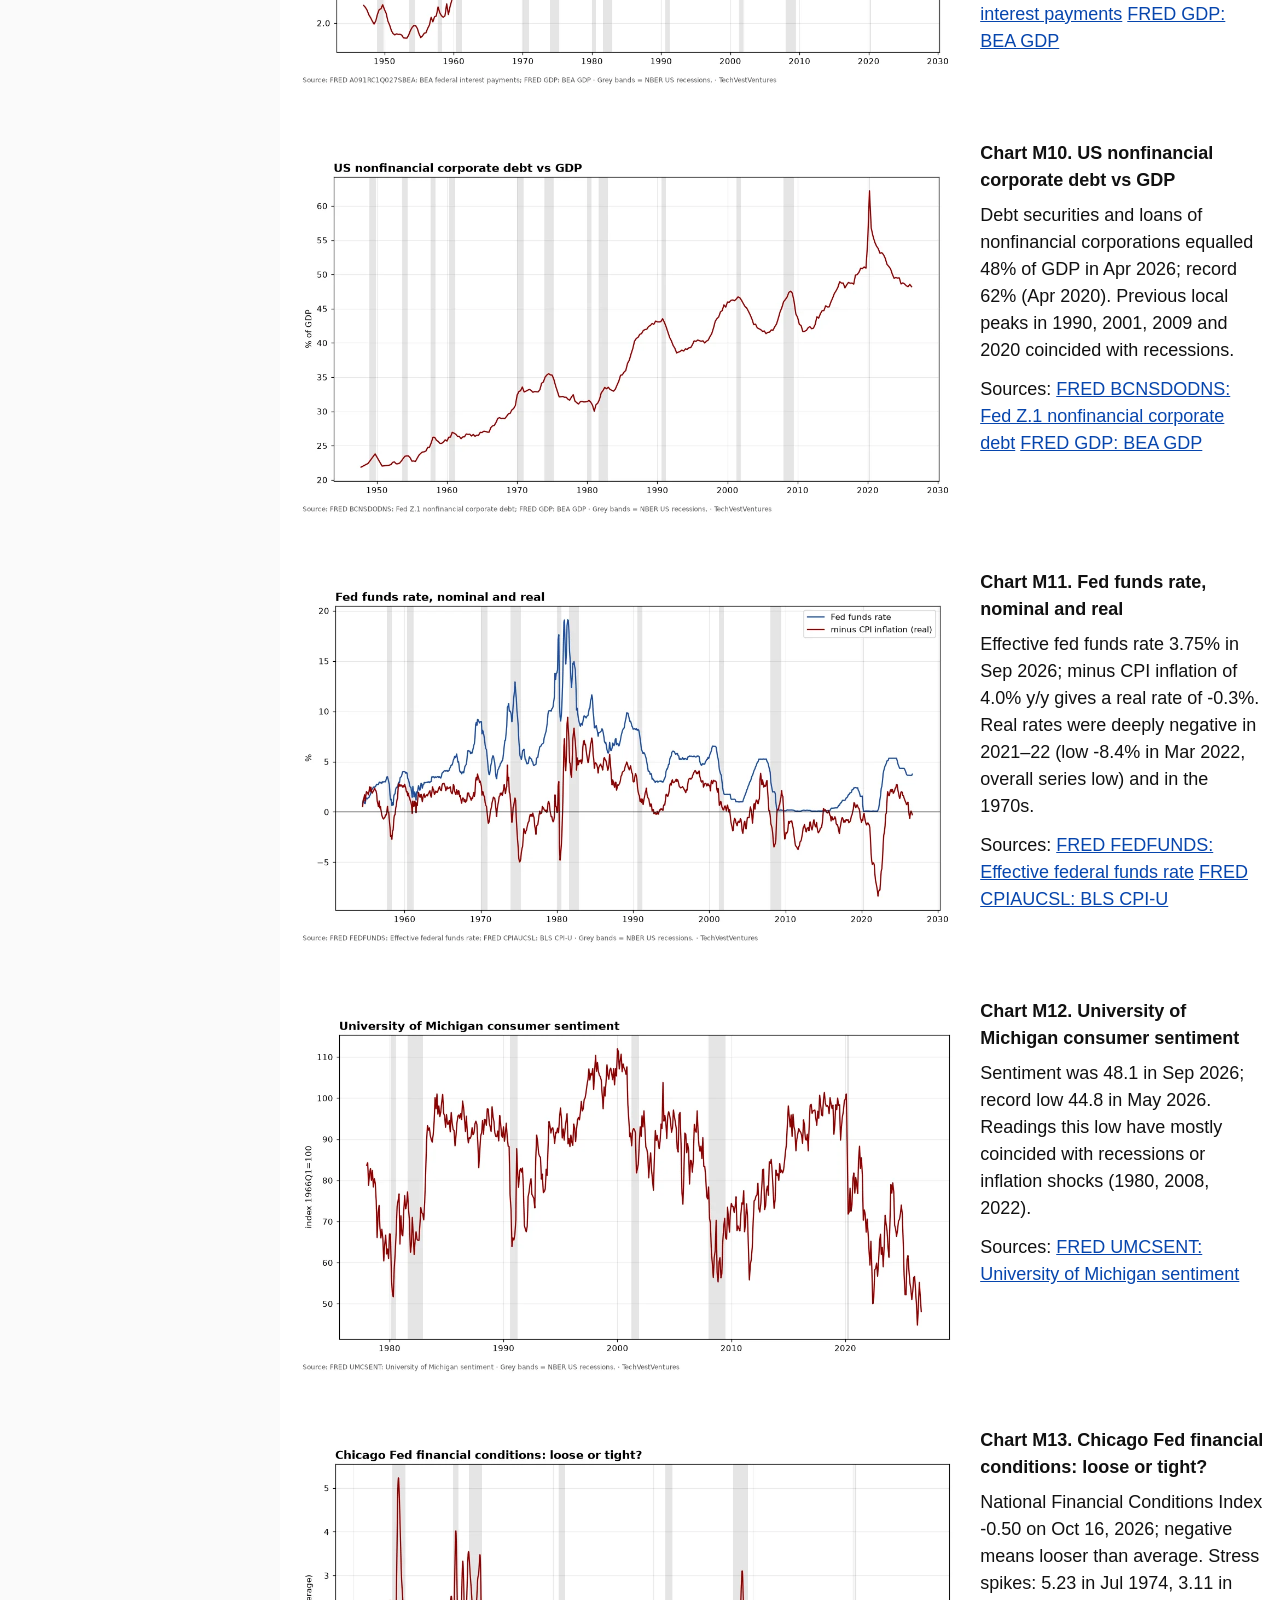
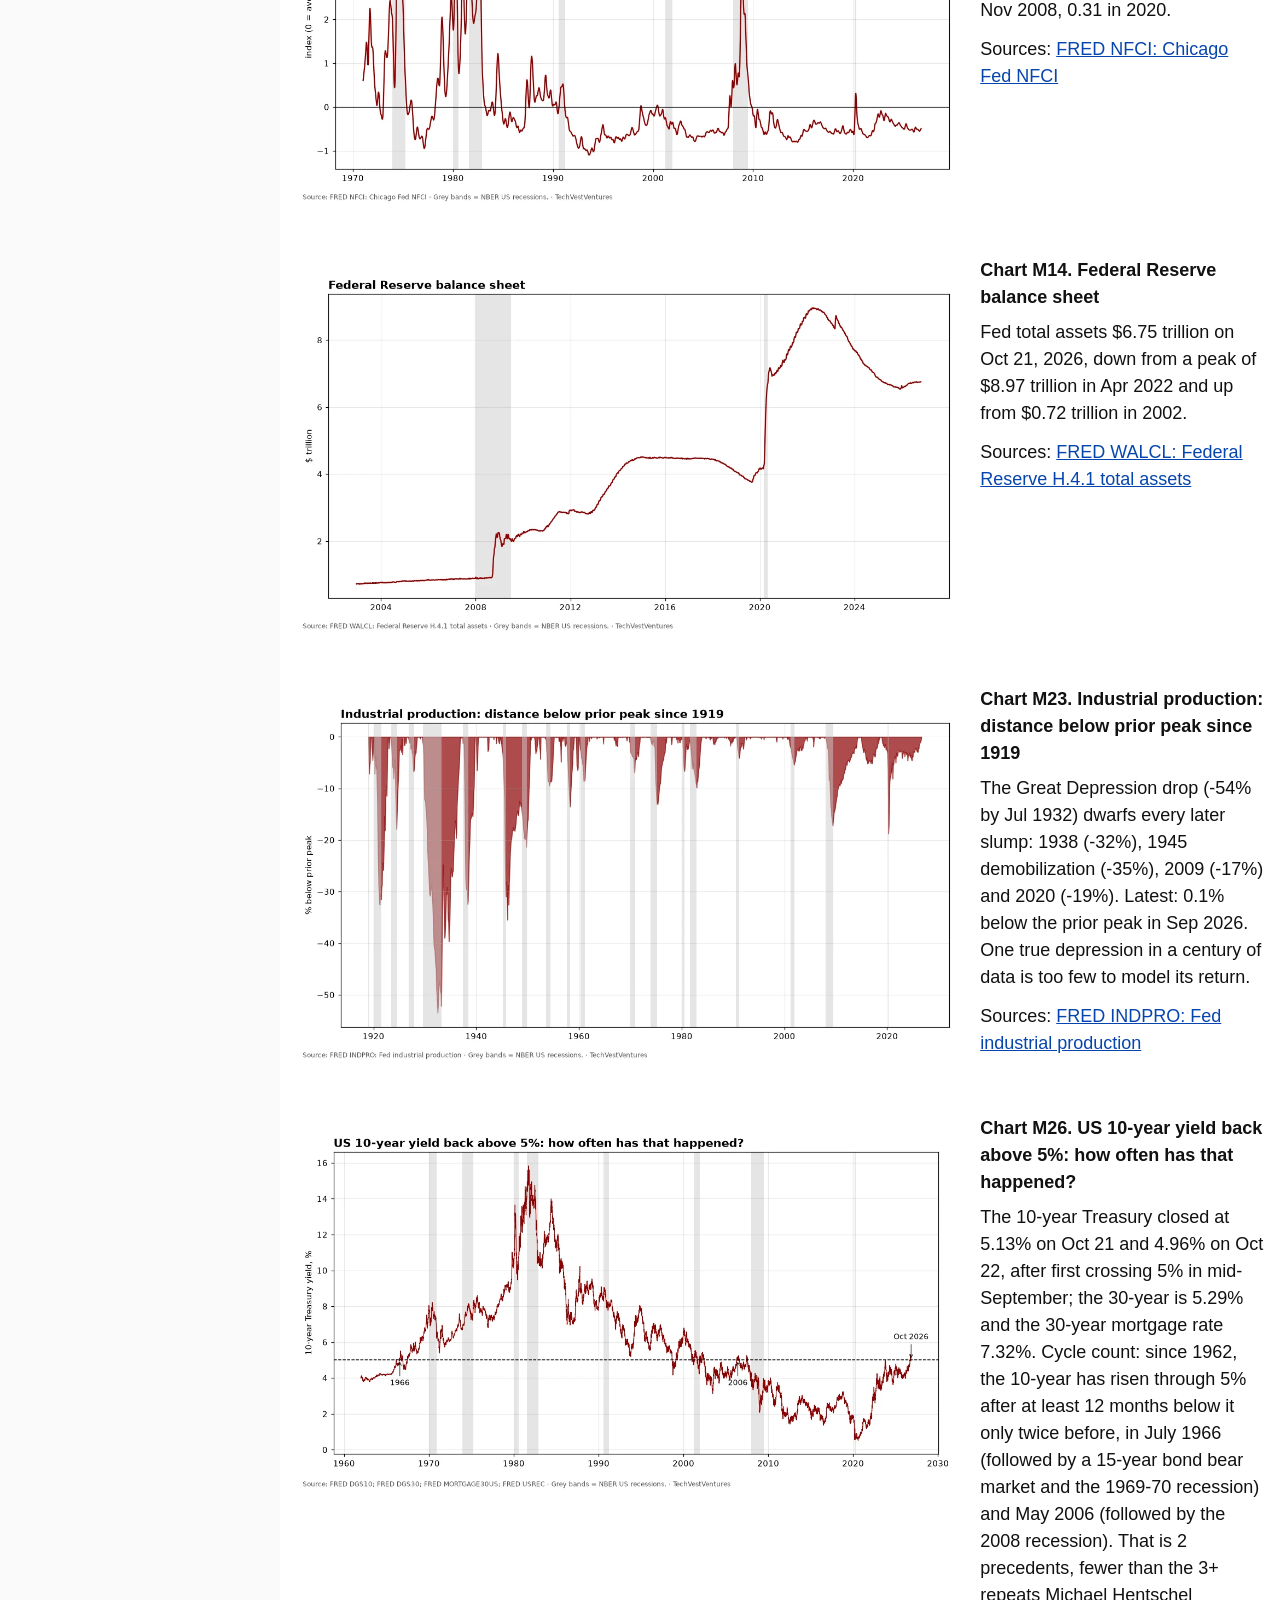
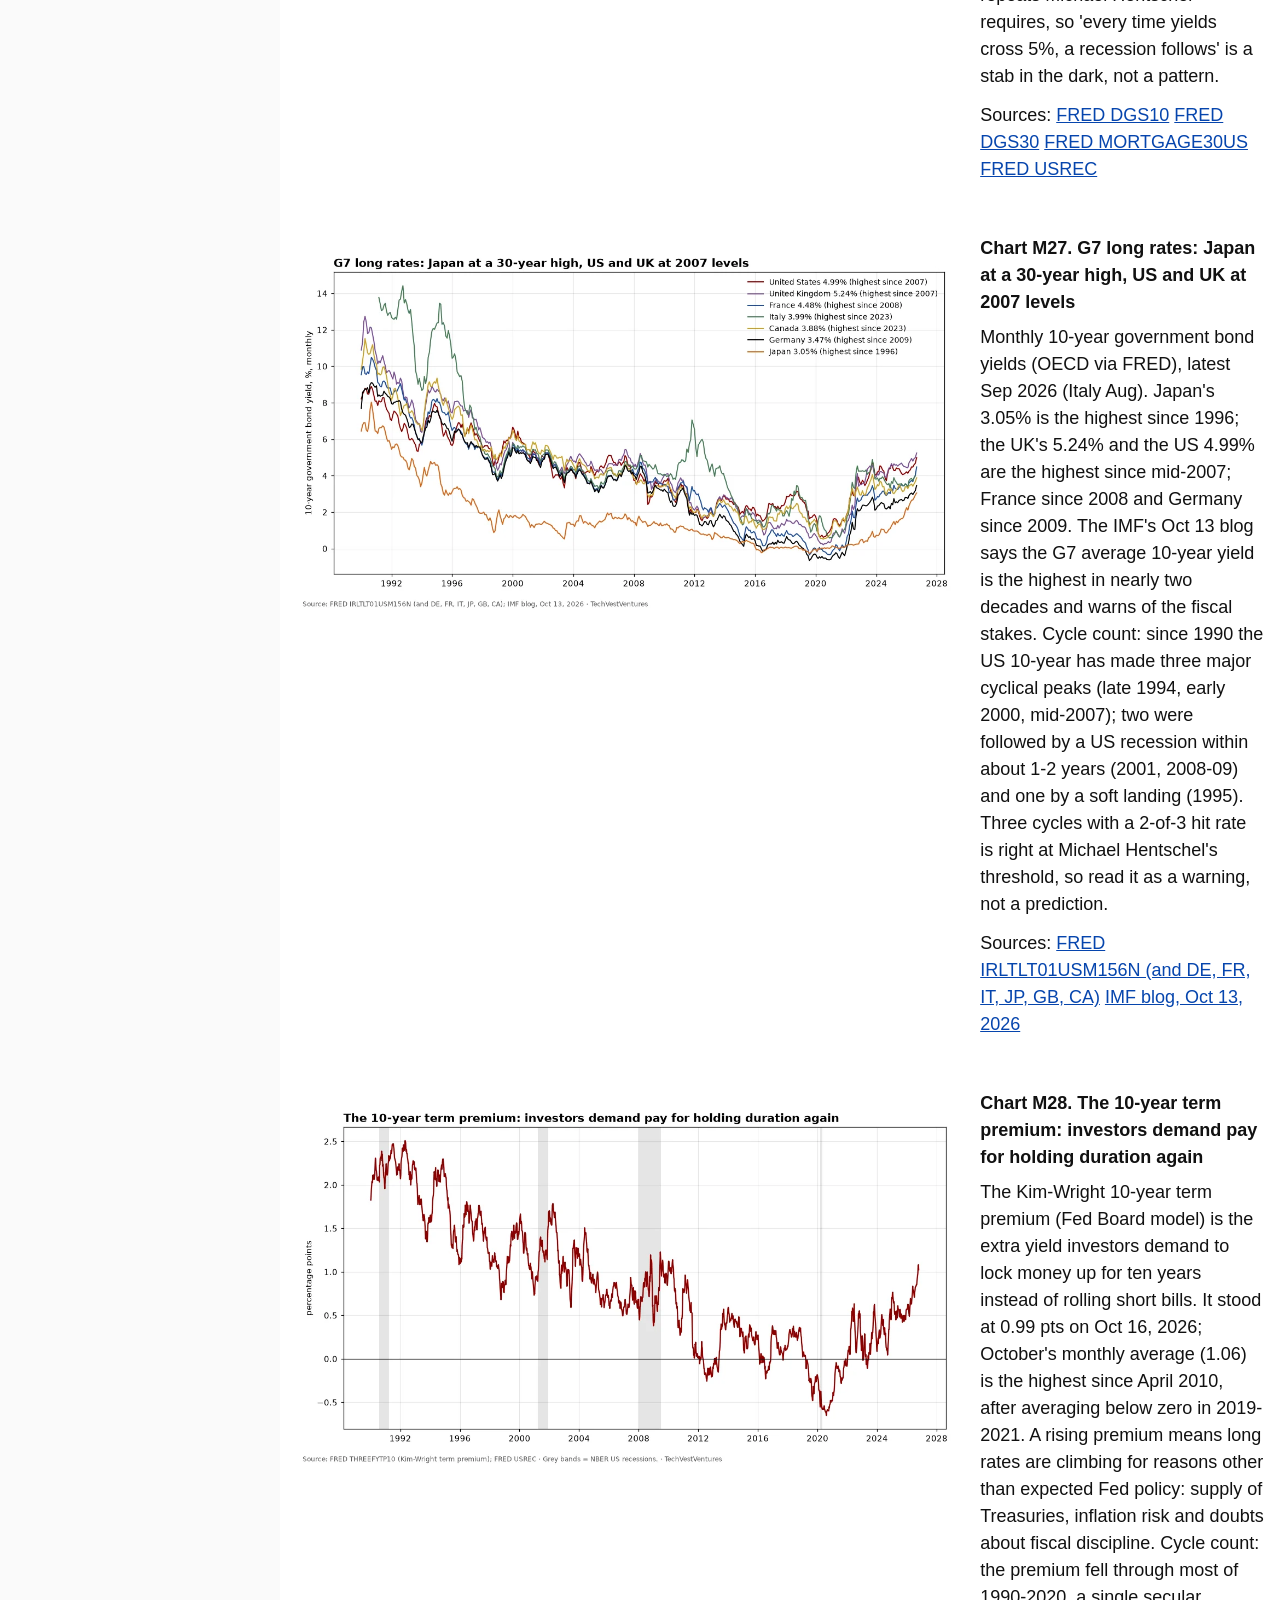
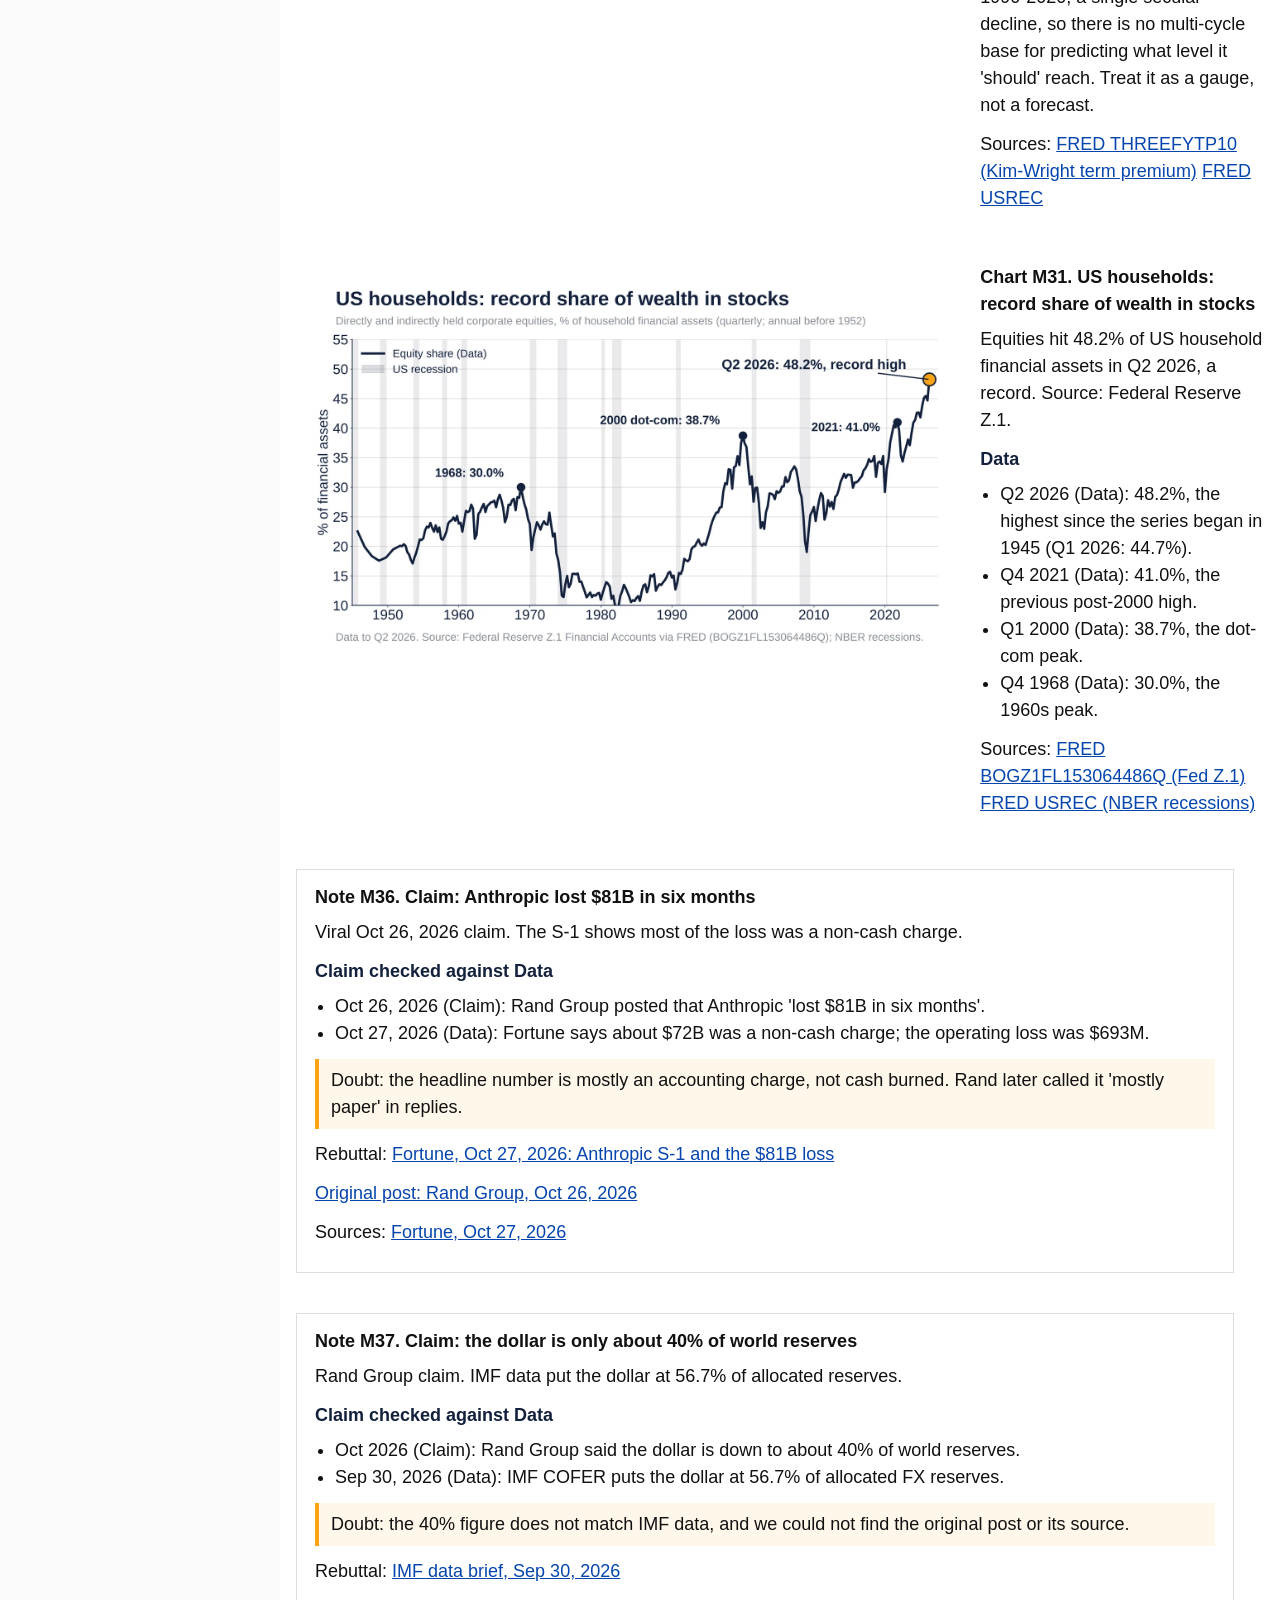
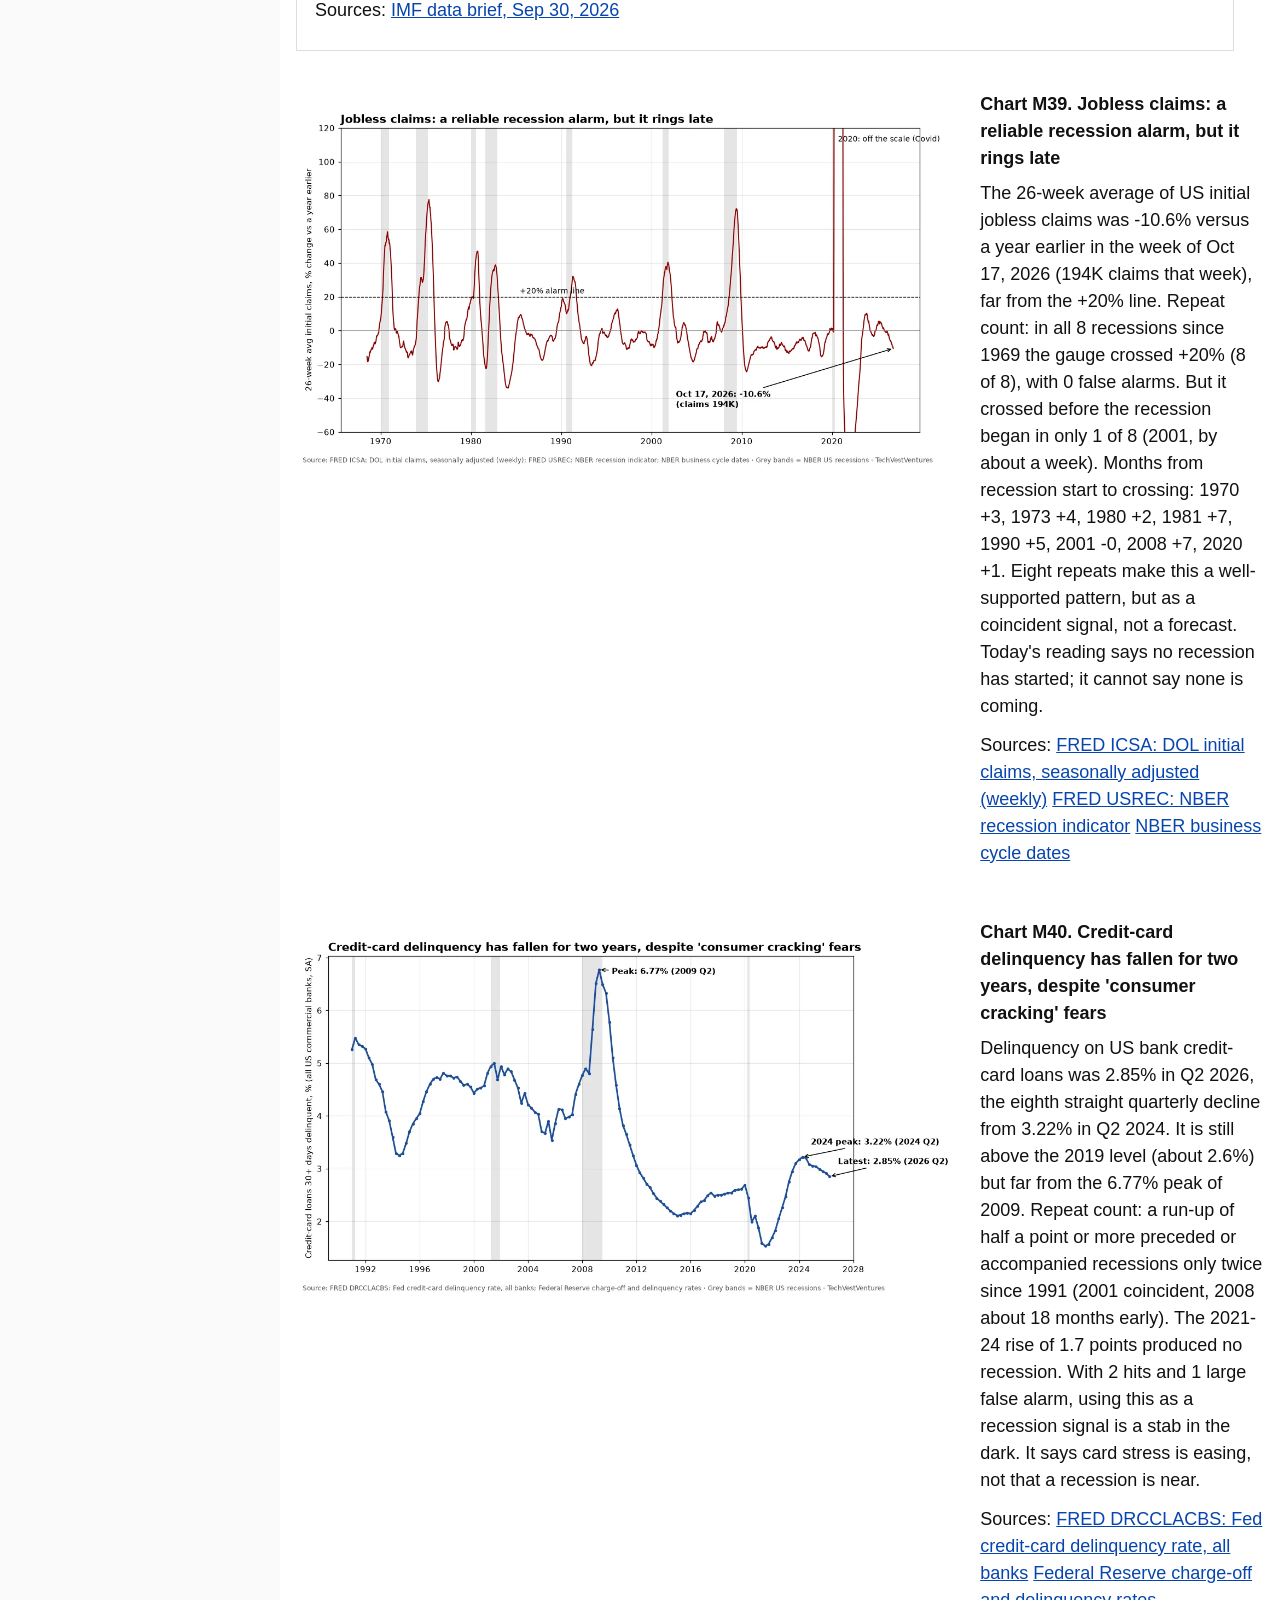
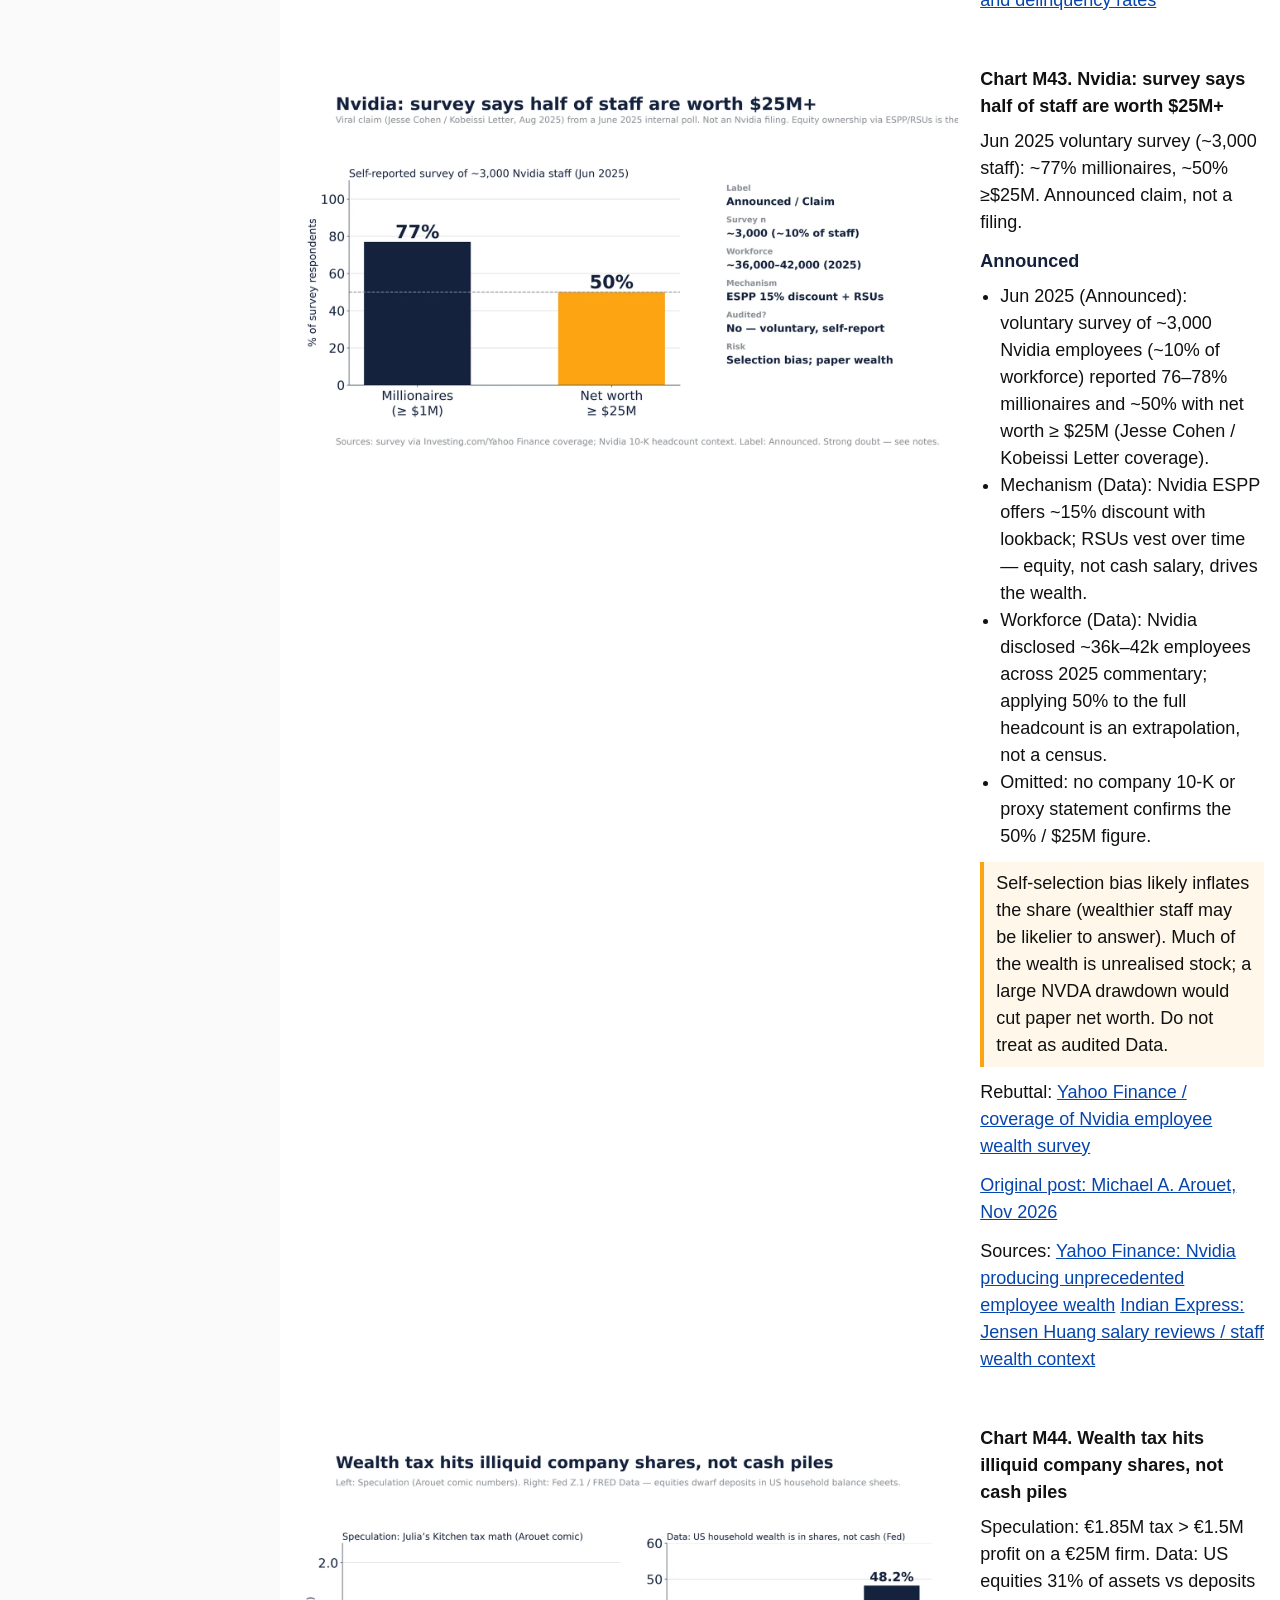
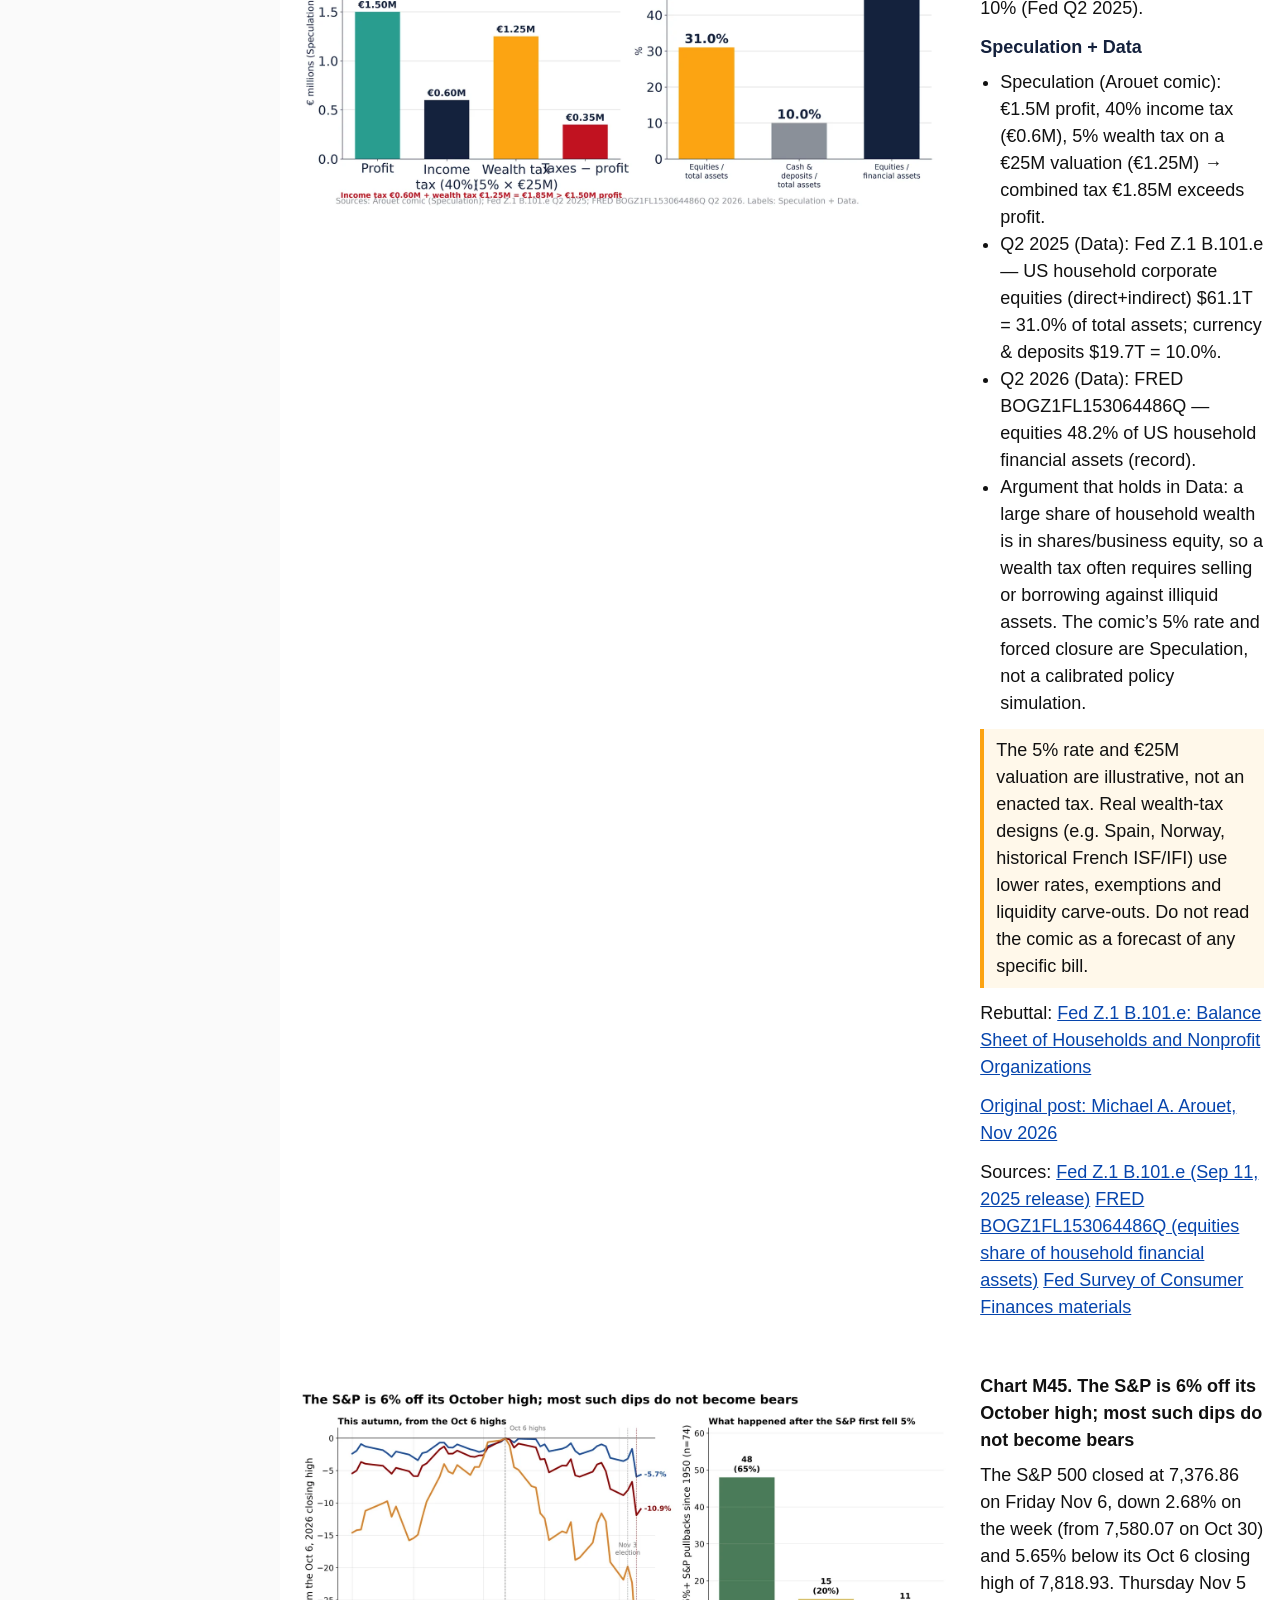
==== commit e0c533eb: "Market Economy M47-M49: Rand rebuilds (Q4 losers, neo-cloud drawdowns, software developer employment" ====
--- a/index.html
+++ b/index.html
@@ -1,4 +1,4 @@
-<!doctype html><html lang="en"><head><meta charset="utf-8"><meta name="viewport" content="width=device-width,initial-scale=1"><title>TechVestVentures Market Economy Graphs</title><link rel="stylesheet" href="assets/style.css"></head><body><nav id="tvvnav" aria-label="TechVestVentures sites"><details open><summary><span class="mark"><img src="[data-uri]" alt="TechVest logo"></span><svg class="word" viewBox="0 0 214 32" preserveAspectRatio="xMinYMid meet" role="img" aria-label="TechVestVentures"><text x="0" y="26" textLength="214" lengthAdjust="spacingAndGlyphs" font-family="Arial,Helvetica,sans-serif" font-weight="700" font-size="28" fill="#fff">TechVestVentures</text></svg></summary><a class="mag" href="https://atlantean2.github.io/tvv-daily-risk-alert-digest/"><span class="t">TVV Daily Risk Alert Digest Magazine</span><span class="cta">&#9654; click here first</span><span class="sub">Latest issue: Nov 7, 2026</span></a><div class="sp2" aria-hidden="true"></div><div class="grp">Graph Collections</div><a href="https://atlantean2.github.io/tvv-daily-risk-graphs/">TechVestVentures Daily Risk Graphs</a><a href="https://atlantean2.github.io/tvv-deportation-graphs/">TechVestVentures Deportation Graphs</a><a href="https://atlantean2.github.io/tvv-trafficking-graphs/">TechVestVentures Trafficking Graphs</a><a href="https://atlantean2.github.io/tvv-global-riot-graphs/">TechVestVentures Global Riot Graphs</a><a class="cur" href="https://atlantean2.github.io/tvv-market-economy-graphs/" aria-current="page">TechVestVentures Market Economy Graphs</a><a href="https://atlantean2.github.io/tvv-american-renaissance-graphs/">TechVestVentures American Renaissance Graphs</a><a href="https://atlantean2.github.io/tvv-data-center-hypergrowth-graphs/">TechVestVentures Data Center Hypergrowth Graphs</a><a href="https://atlantean2.github.io/tvv-debt-cliff-graphs/">TechVestVentures Debt Cliff Graphs</a><a href="https://atlantean2.github.io/tvv-prediction-market-graphs/">TechVestVentures Prediction Market Graphs</a><a href="https://atlantean2.github.io/tvv-brain-drain-graphs/">TechVestVentures Brain Drain Graphs</a><a href="https://atlantean2.github.io/tvv-cyberattack-graphs/">TechVestVentures Cyberattack Graphs</a><a href="https://atlantean2.github.io/tvv-ai-job-displacement-graphs/">TechVestVentures AI Job Displacement Graphs</a><a href="https://atlantean2.github.io/tvv-ukraine-russia-casualty-graphs/">TechVestVentures Ukraine Russia Casualty Graphs</a><a href="https://atlantean2.github.io/tvv-prediction-market-accuracy-graphs/">TechVestVentures Prediction Market Accuracy Graphs</a><div class="sp5" aria-hidden="true"></div><div class="grp gold">Essays</div><a class="ess" href="https://atlantean2.github.io/tvv-daily-risk-alert-digest/essays/ai-job-displacement.html">AI Job Displacement</a><a class="ess" href="https://atlantean2.github.io/tvv-daily-risk-alert-digest/essays/prediction-markets.html">Prediction Markets</a><a class="ess" href="https://atlantean2.github.io/tvv-daily-risk-alert-digest/essays/ukraine-russia-casualty-claims.html">Ukraine vs Russia: Casualty Claims</a></details></nav><script>(function(){var d=document.querySelector('#tvvnav details');function f(){if(innerWidth>900)d.open=true}f();addEventListener('resize',f)})()</script><div id="top"><header><img src="assets/logo.png" alt="TVV logo"><h1>TechVestVentures Market Economy Graphs</h1></header><nav id="tabs" role="tablist" aria-label="Sections"><button role="tab" data-d="Q1" aria-selected="false">Q1 USA Markets</button><button role="tab" data-d="Q2" aria-selected="false">Q2 China Credit</button><button role="tab" data-d="Q3" aria-selected="false">Q3 Europe Bonds</button><button role="tab" data-d="Q4" aria-selected="false">Q4 Russia Ruble</button><button role="tab" data-d="Q5" aria-selected="false">Q5 Japan Rates</button><button role="tab" data-d="Q6" aria-selected="false">Q6 International</button><button role="tab" data-d="Q7" aria-selected="false">Q7 Recessions</button><button role="tab" data-d="Q8" aria-selected="false">Q8 Depressions</button><button role="tab" data-d="Q9" aria-selected="false">Q9 Boom Peaks</button><button role="tab" data-d="Q10" aria-selected="false">Q10 Bubble Watch</button><button role="tab" data-d="Q11" aria-selected="false">Q11 Debt Burdens</button><button role="tab" data-d="Q12" aria-selected="false">Q12 Cycle Counts</button><button role="tab" data-d="sources" aria-selected="false">Sources</button></nav></div><main id="content"></main><script>const tabs=[...document.querySelectorAll('#tabs button')],m=document.getElementById('content'),ds=tabs.map(t=>t.dataset.d);
+<!doctype html><html lang="en"><head><meta charset="utf-8"><meta name="viewport" content="width=device-width,initial-scale=1"><title>TechVestVentures Market Economy Graphs</title><link rel="stylesheet" href="assets/style.css"></head><body><nav id="tvvnav" aria-label="TechVestVentures sites"><details open><summary><span class="mark"><img src="[data-uri]" alt="TechVest logo"></span><svg class="word" viewBox="0 0 214 32" preserveAspectRatio="xMinYMid meet" role="img" aria-label="TechVestVentures"><text x="0" y="26" textLength="214" lengthAdjust="spacingAndGlyphs" font-family="Arial,Helvetica,sans-serif" font-weight="700" font-size="28" fill="#fff">TechVestVentures</text></svg></summary><a class="mag" href="https://atlantean2.github.io/tvv-daily-risk-alert-digest/"><span class="t">TVV Daily Risk Alert Digest Magazine</span><span class="cta">&#9654; click here first</span><span class="sub">Latest issue: Nov 9, 2026</span></a><div class="sp2" aria-hidden="true"></div><div class="grp">Graph Collections</div><a href="https://atlantean2.github.io/tvv-daily-risk-graphs/">TechVestVentures Daily Risk Graphs</a><a href="https://atlantean2.github.io/tvv-deportation-graphs/">TechVestVentures Deportation Graphs</a><a href="https://atlantean2.github.io/tvv-trafficking-graphs/">TechVestVentures Trafficking Graphs</a><a href="https://atlantean2.github.io/tvv-global-riot-graphs/">TechVestVentures Global Riot Graphs</a><a class="cur" href="https://atlantean2.github.io/tvv-market-economy-graphs/" aria-current="page">TechVestVentures Market Economy Graphs</a><a href="https://atlantean2.github.io/tvv-american-renaissance-graphs/">TechVestVentures American Renaissance Graphs</a><a href="https://atlantean2.github.io/tvv-data-center-hypergrowth-graphs/">TechVestVentures Data Center Hypergrowth Graphs</a><a href="https://atlantean2.github.io/tvv-debt-cliff-graphs/">TechVestVentures Debt Cliff Graphs</a><a href="https://atlantean2.github.io/tvv-prediction-market-graphs/">TechVestVentures Prediction Market Graphs</a><a href="https://atlantean2.github.io/tvv-brain-drain-graphs/">TechVestVentures Brain Drain Graphs</a><a href="https://atlantean2.github.io/tvv-cyberattack-graphs/">TechVestVentures Cyberattack Graphs</a><a href="https://atlantean2.github.io/tvv-ai-job-displacement-graphs/">TechVestVentures AI Job Displacement Graphs</a><a href="https://atlantean2.github.io/tvv-ukraine-russia-casualty-graphs/">TechVestVentures Ukraine Russia Casualty Graphs</a><a href="https://atlantean2.github.io/tvv-prediction-market-accuracy-graphs/">TechVestVentures Prediction Market Accuracy Graphs</a><div class="sp5" aria-hidden="true"></div><div class="grp gold">Essays</div><a class="ess" href="https://atlantean2.github.io/tvv-daily-risk-alert-digest/essays/ai-job-displacement.html">AI Job Displacement</a><a class="ess" href="https://atlantean2.github.io/tvv-daily-risk-alert-digest/essays/prediction-markets.html">Prediction Markets</a><a class="ess" href="https://atlantean2.github.io/tvv-daily-risk-alert-digest/essays/ukraine-russia-casualty-claims.html">Ukraine vs Russia: Casualty Claims</a></details></nav><script>(function(){var d=document.querySelector('#tvvnav details');function f(){if(innerWidth>900)d.open=true}f();addEventListener('resize',f)})()</script><div id="top"><header><img src="assets/logo.png" alt="TVV logo"><h1>TechVestVentures Market Economy Graphs</h1></header><nav id="tabs" role="tablist" aria-label="Sections"><button role="tab" data-d="Q1" aria-selected="false">Q1 USA Markets</button><button role="tab" data-d="Q2" aria-selected="false">Q2 China Credit</button><button role="tab" data-d="Q3" aria-selected="false">Q3 Europe Bonds</button><button role="tab" data-d="Q4" aria-selected="false">Q4 Russia Ruble</button><button role="tab" data-d="Q5" aria-selected="false">Q5 Japan Rates</button><button role="tab" data-d="Q6" aria-selected="false">Q6 International</button><button role="tab" data-d="Q7" aria-selected="false">Q7 Recessions</button><button role="tab" data-d="Q8" aria-selected="false">Q8 Depressions</button><button role="tab" data-d="Q9" aria-selected="false">Q9 Boom Peaks</button><button role="tab" data-d="Q10" aria-selected="false">Q10 Bubble Watch</button><button role="tab" data-d="Q11" aria-selected="false">Q11 Debt Burdens</button><button role="tab" data-d="Q12" aria-selected="false">Q12 Cycle Counts</button><button role="tab" data-d="sources" aria-selected="false">Sources</button></nav></div><main id="content"></main><script>const tabs=[...document.querySelectorAll('#tabs button')],m=document.getElementById('content'),ds=tabs.map(t=>t.dataset.d);
 async function show(d){if(!ds.includes(d))d=ds[0];tabs.forEach(t=>t.setAttribute('aria-selected',t.dataset.d==d));
 document.querySelector(`#tabs [data-d="${d}"]`).scrollIntoView({inline:'nearest',block:'nearest'});
 m.innerHTML='<p>Loading…</p>';try{const r=await fetch('issues/'+d+'.html',{cache:'no-cache'});const doc=new DOMParser().parseFromString(await r.text(),'text/html');
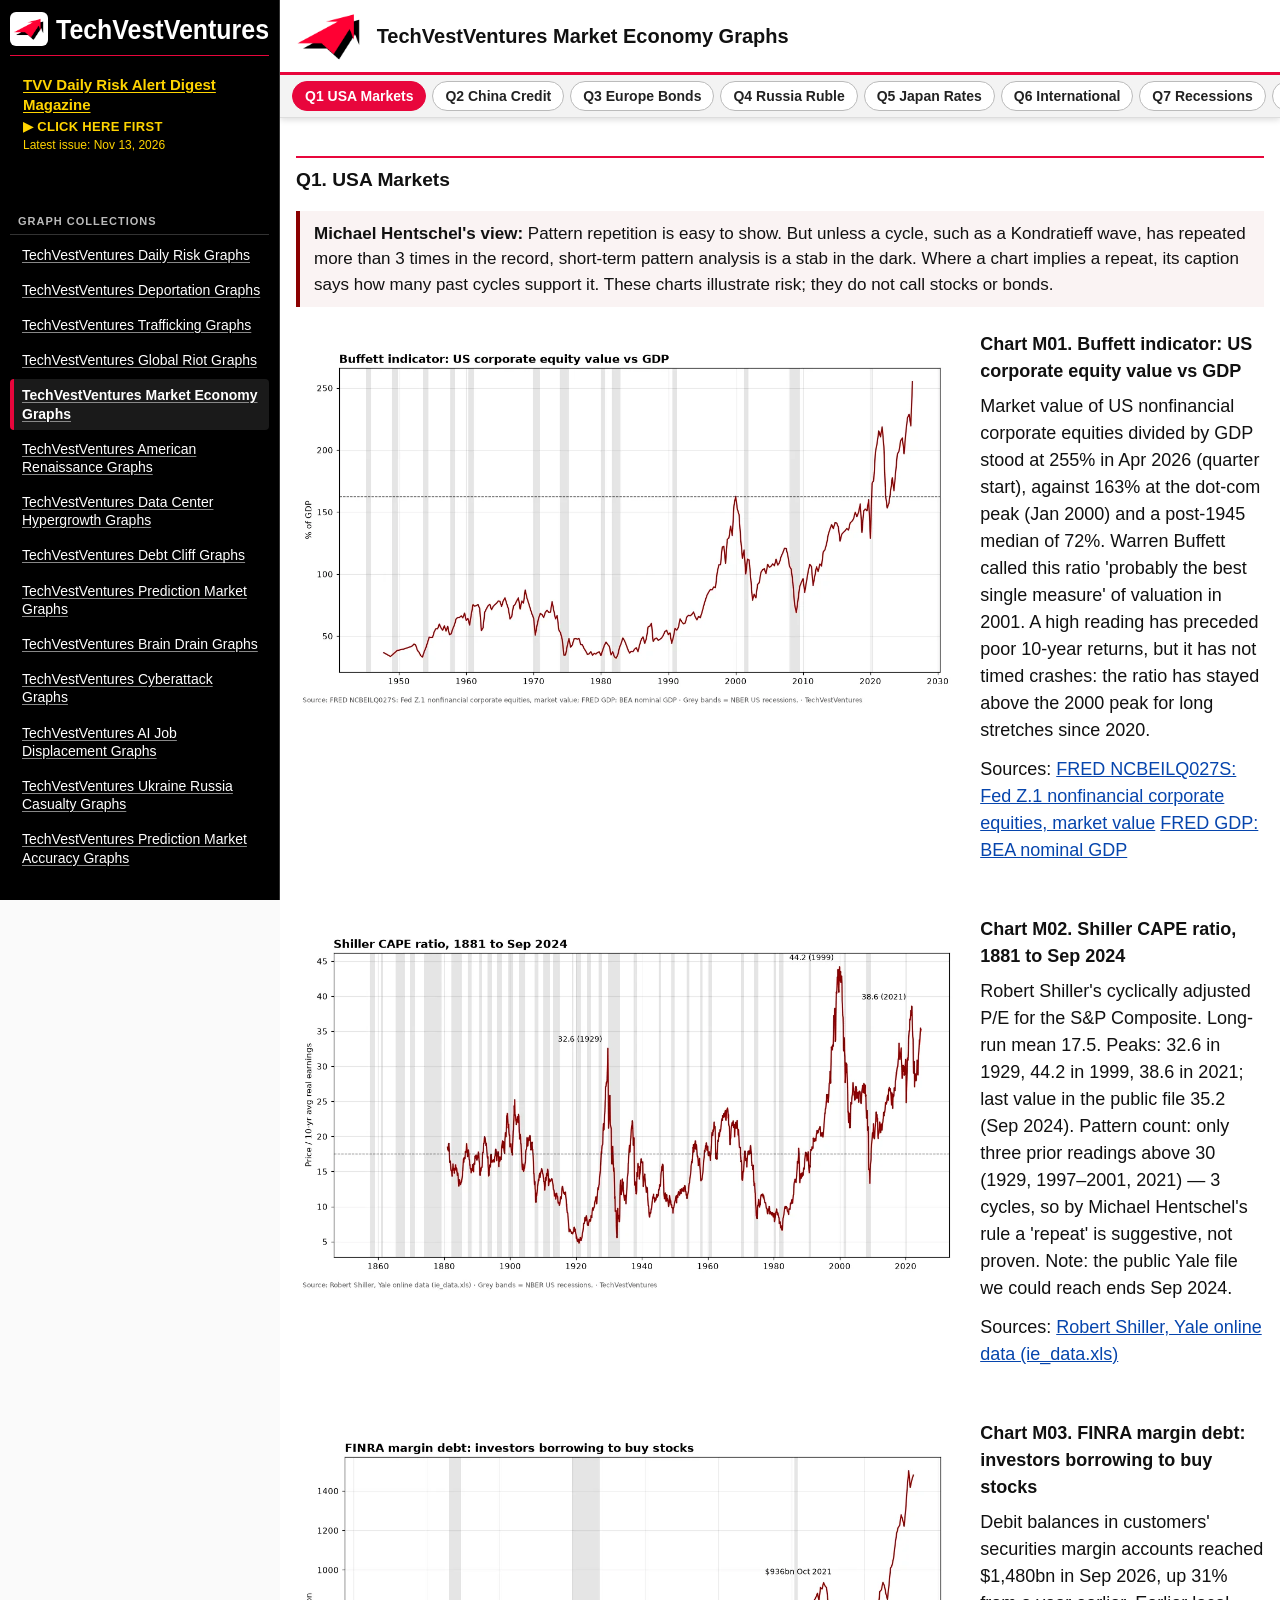
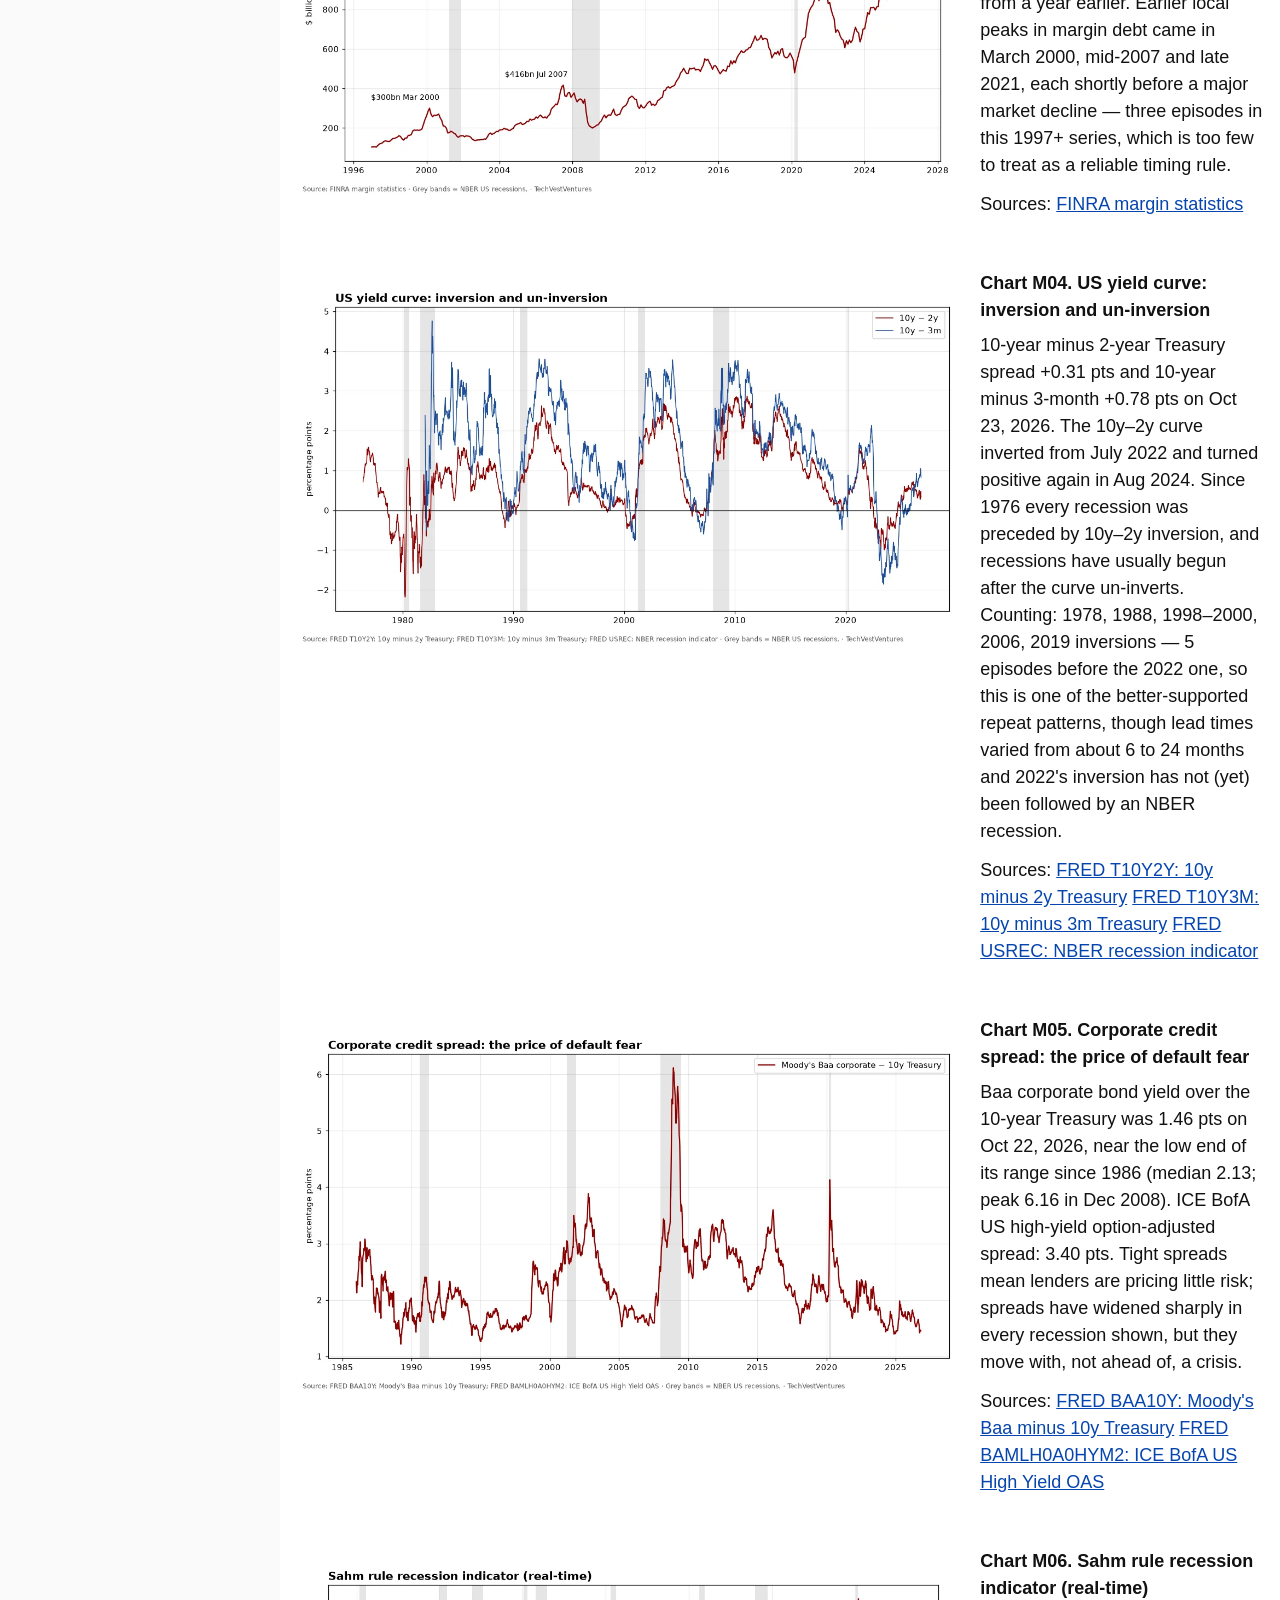
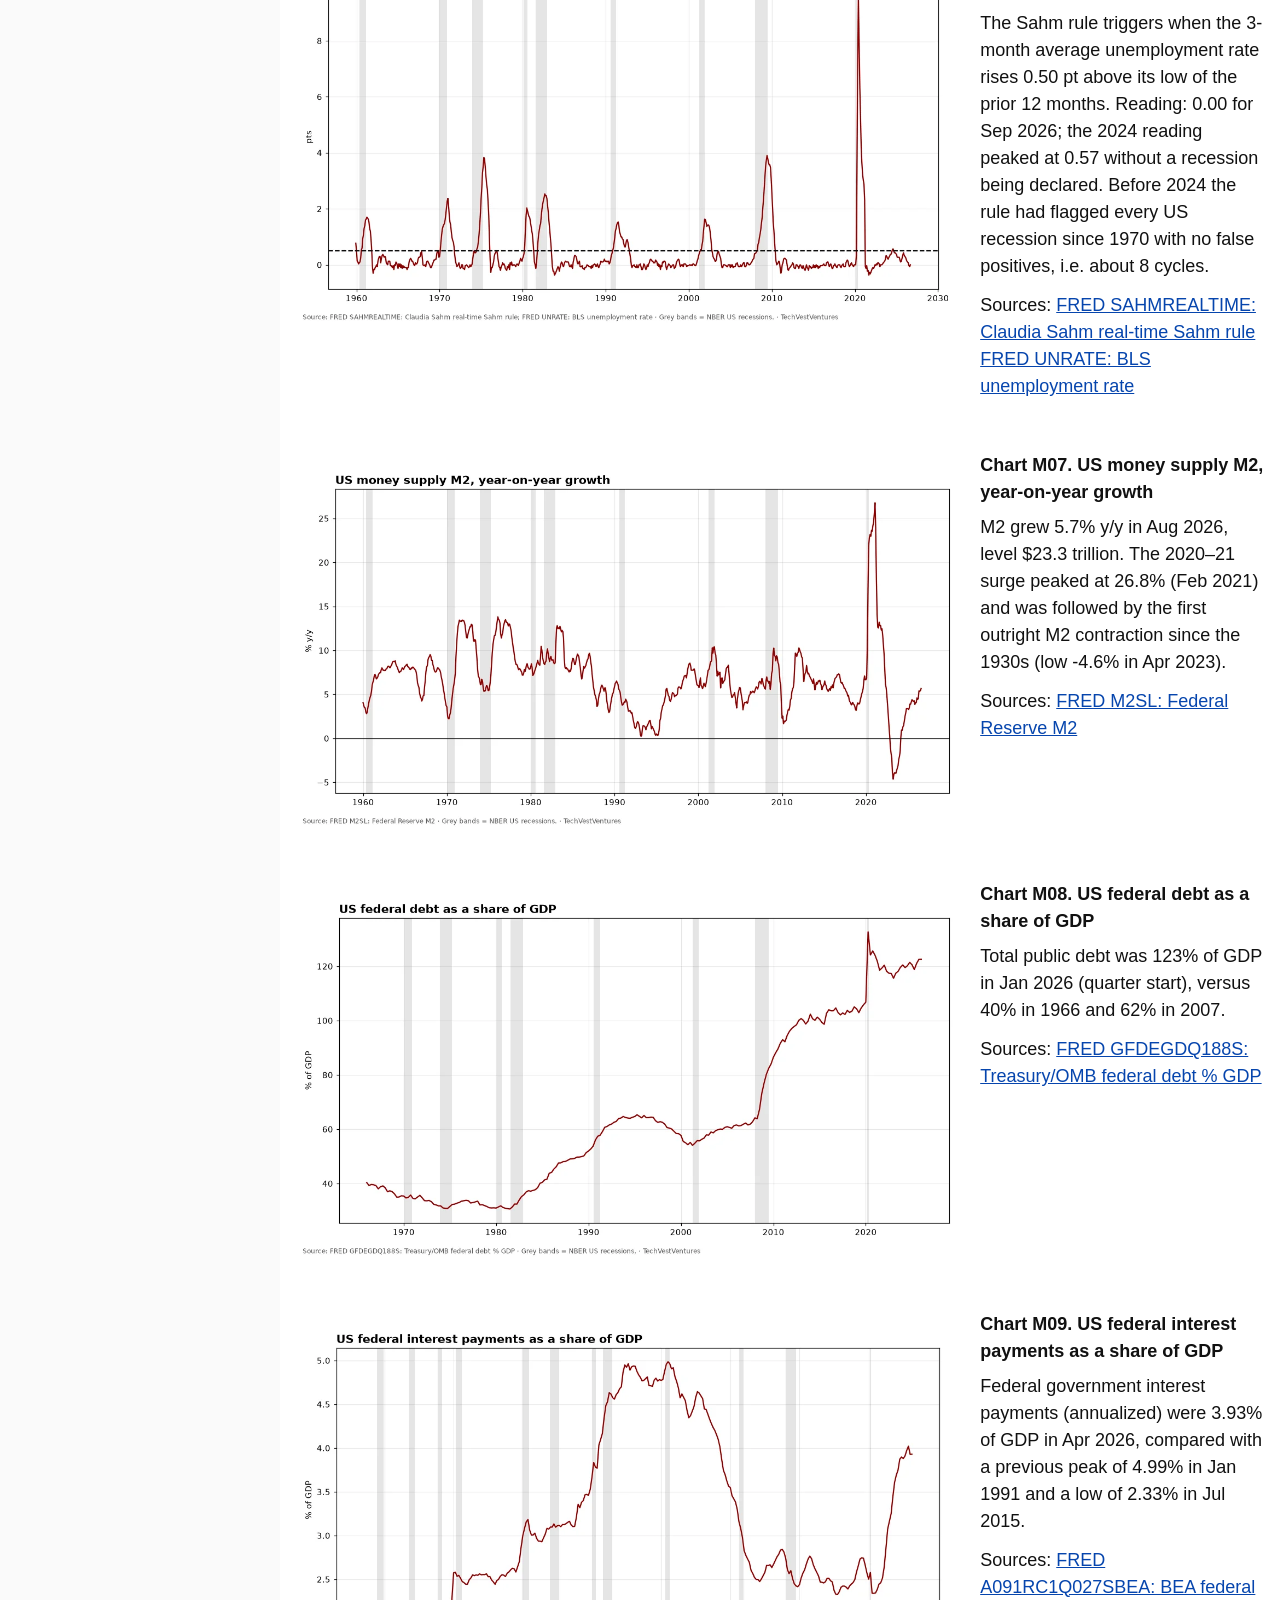
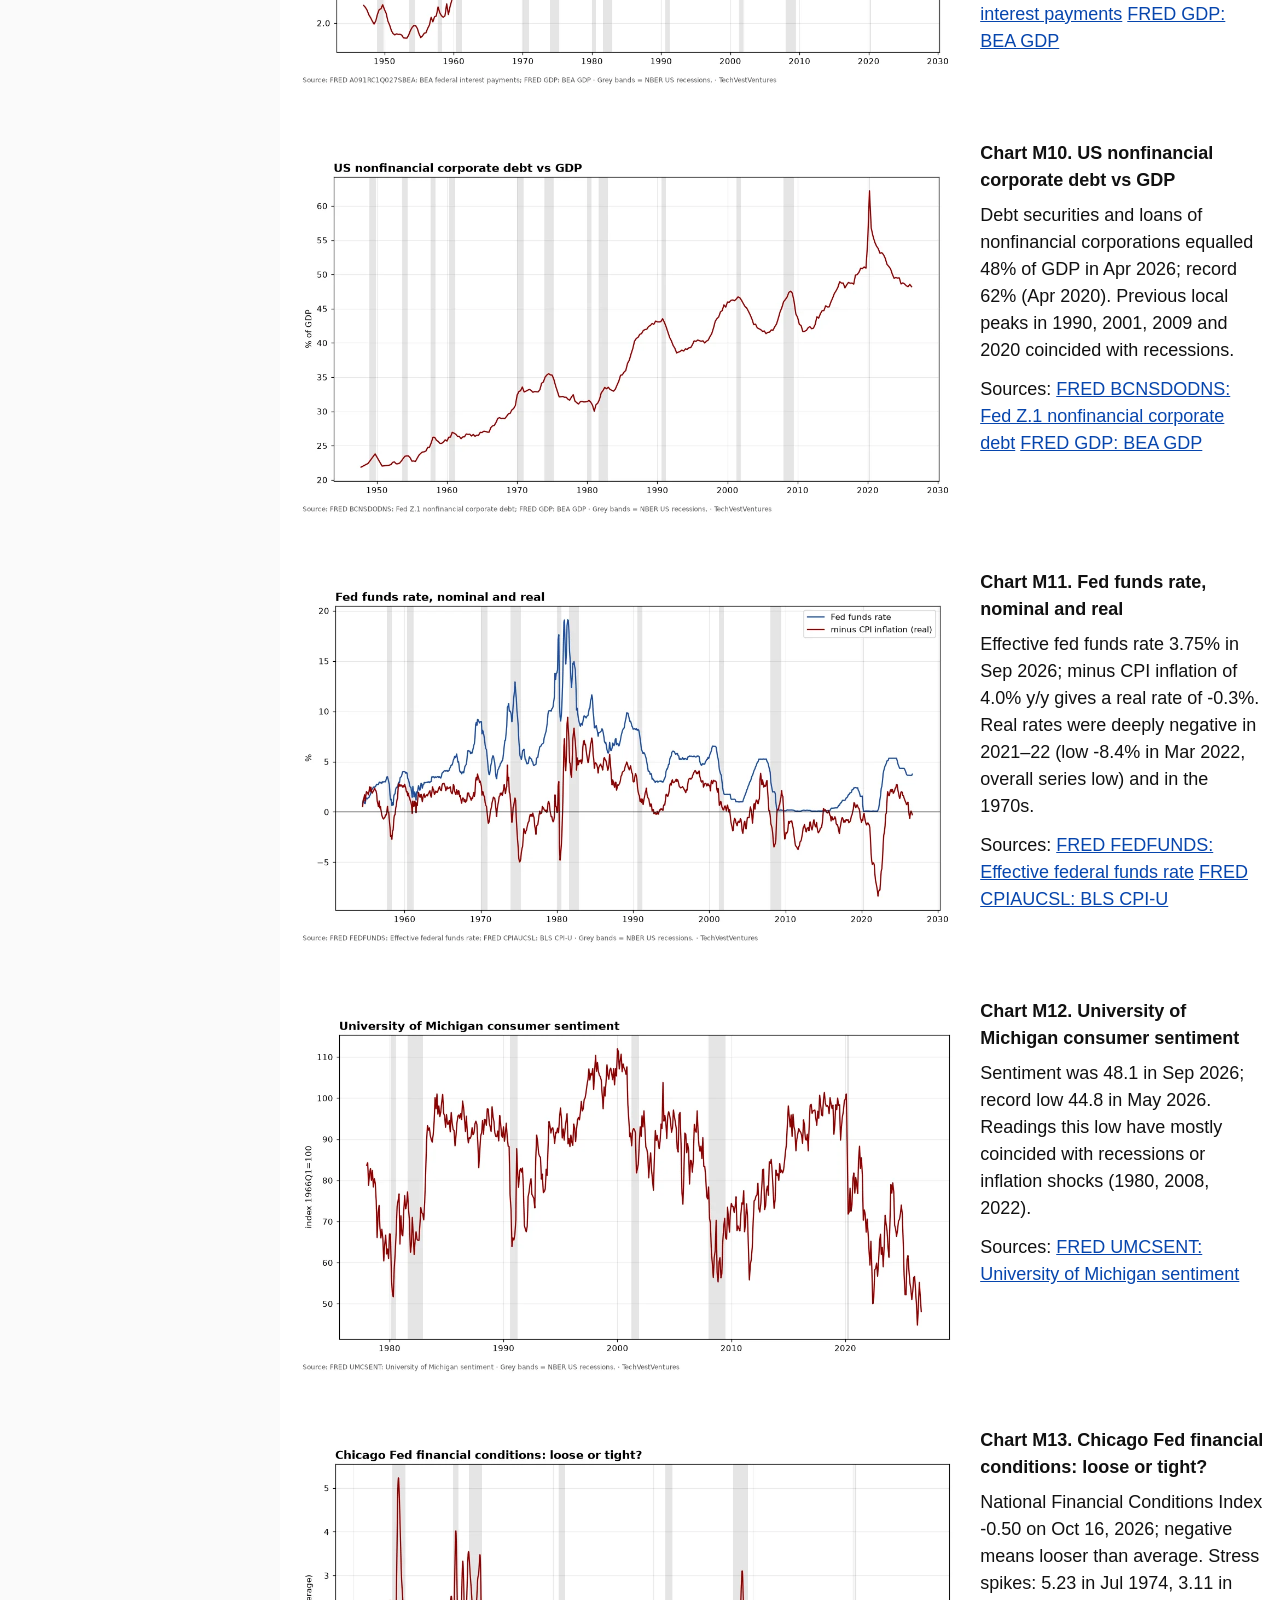
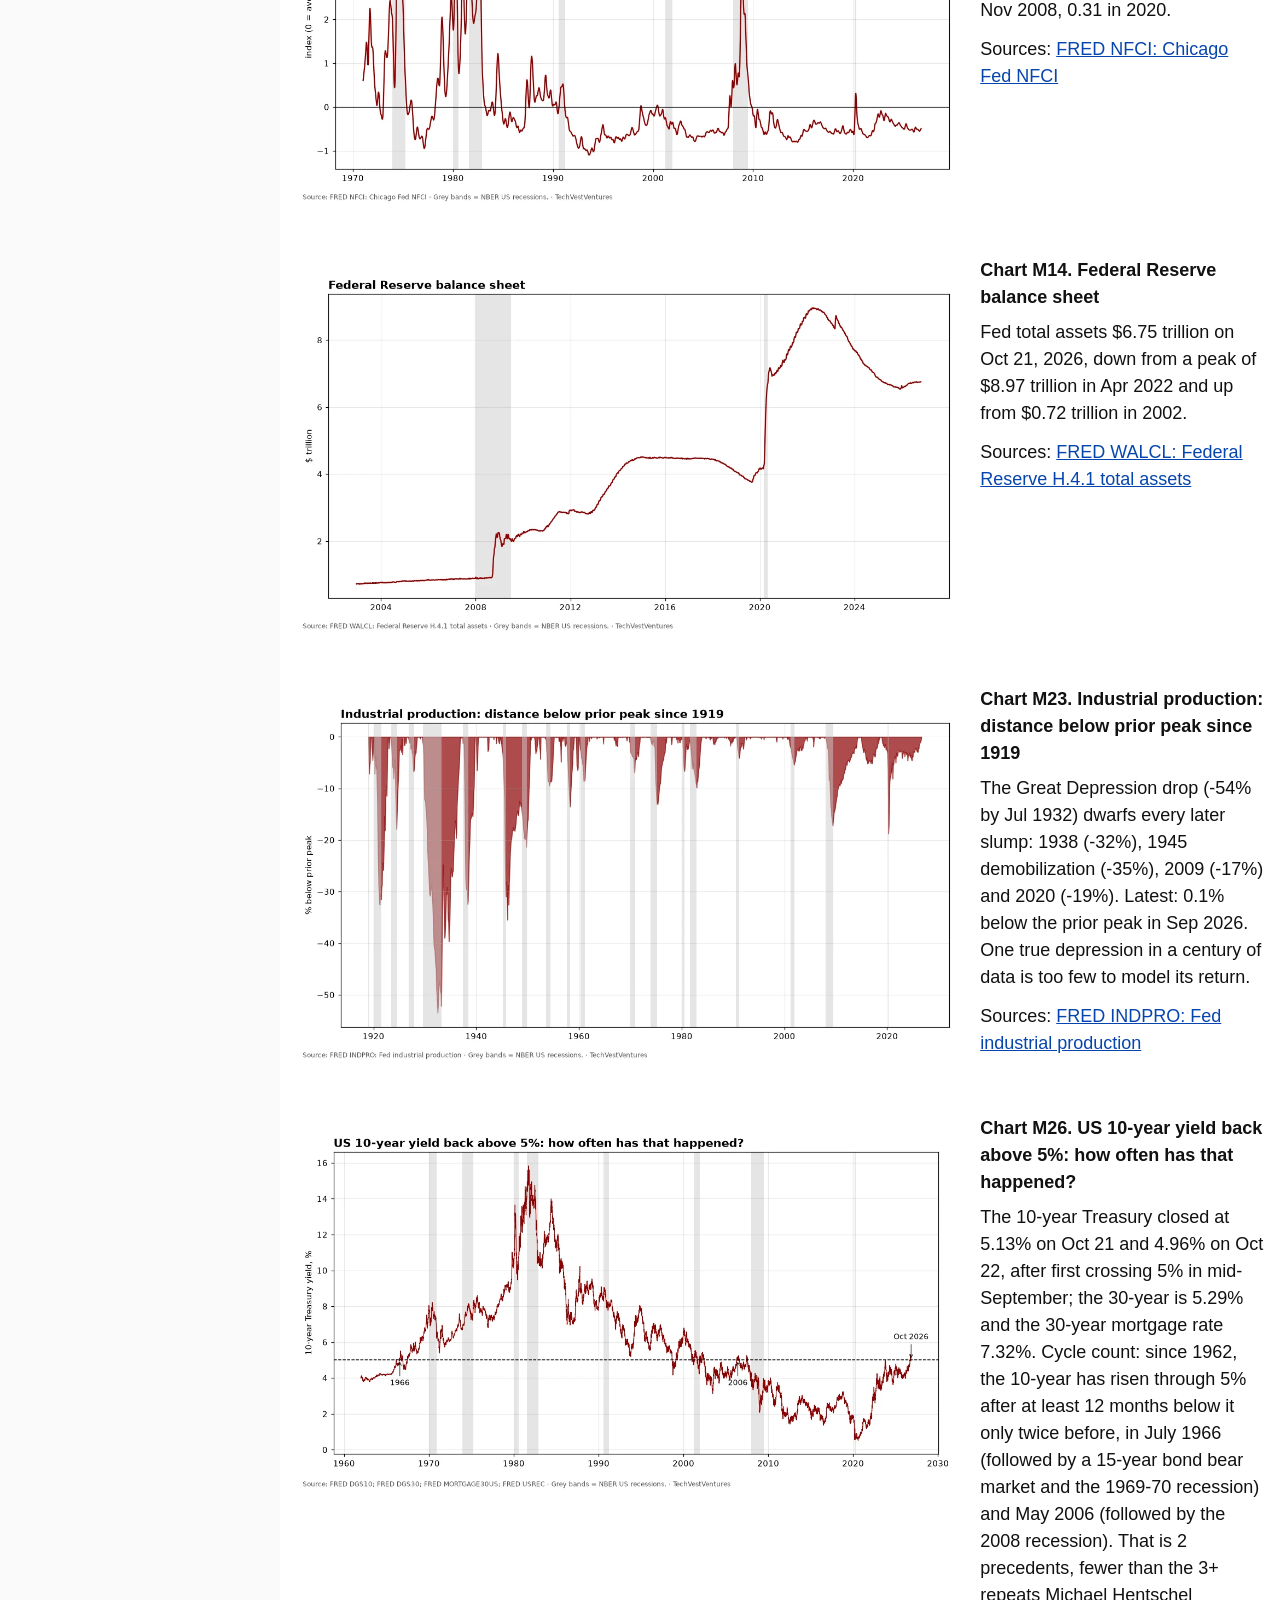
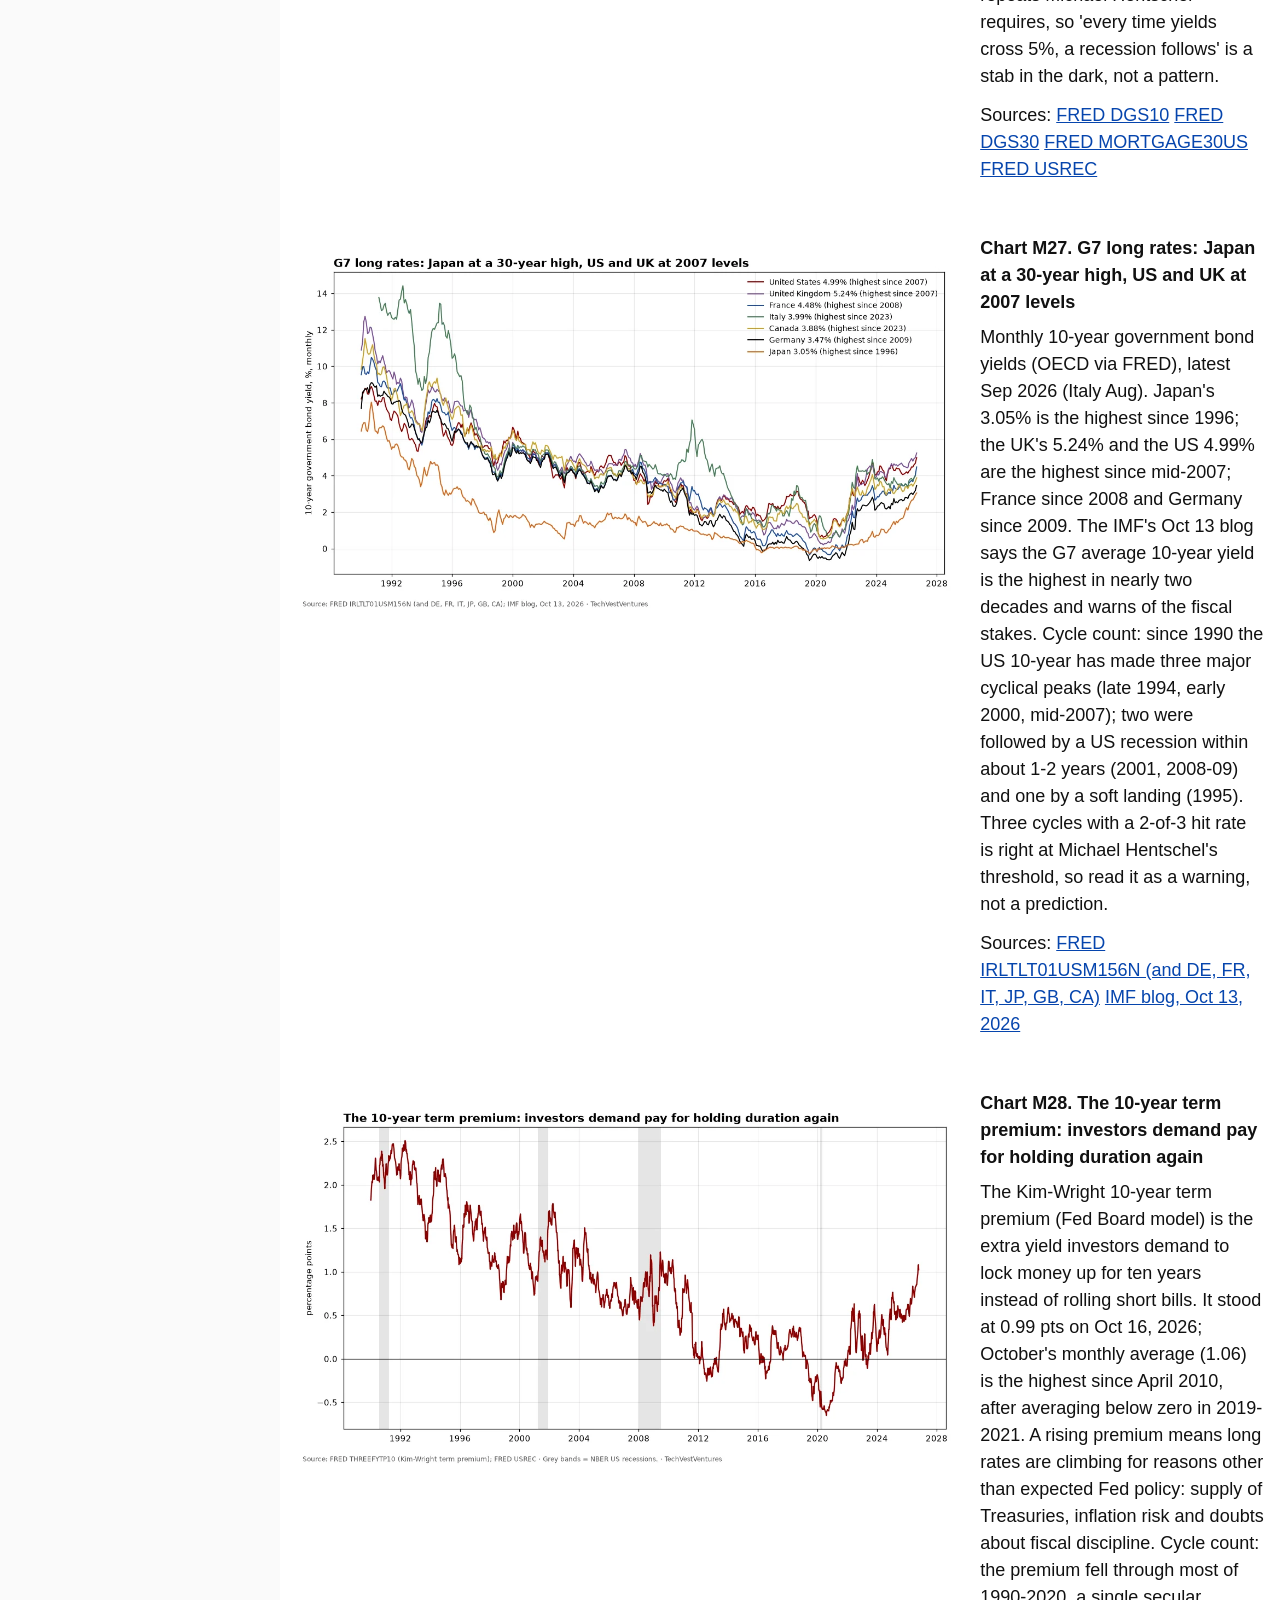
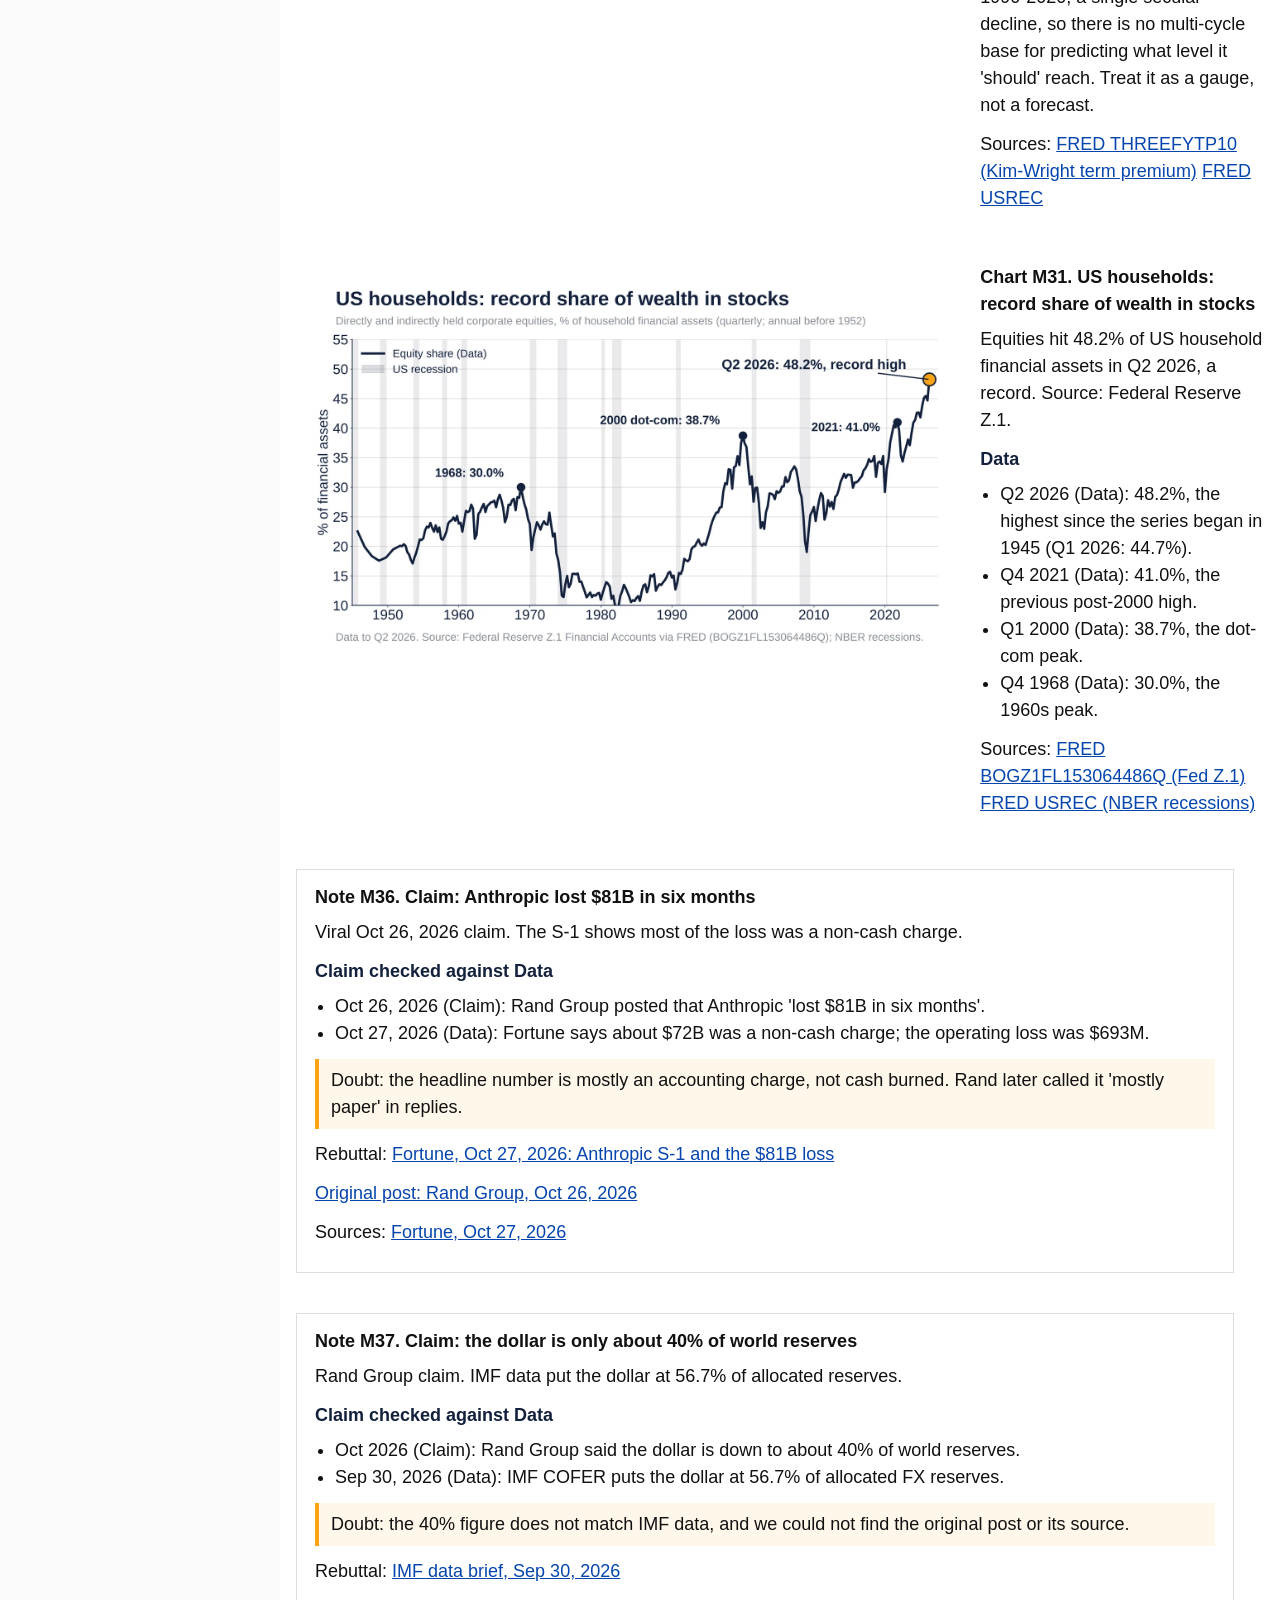
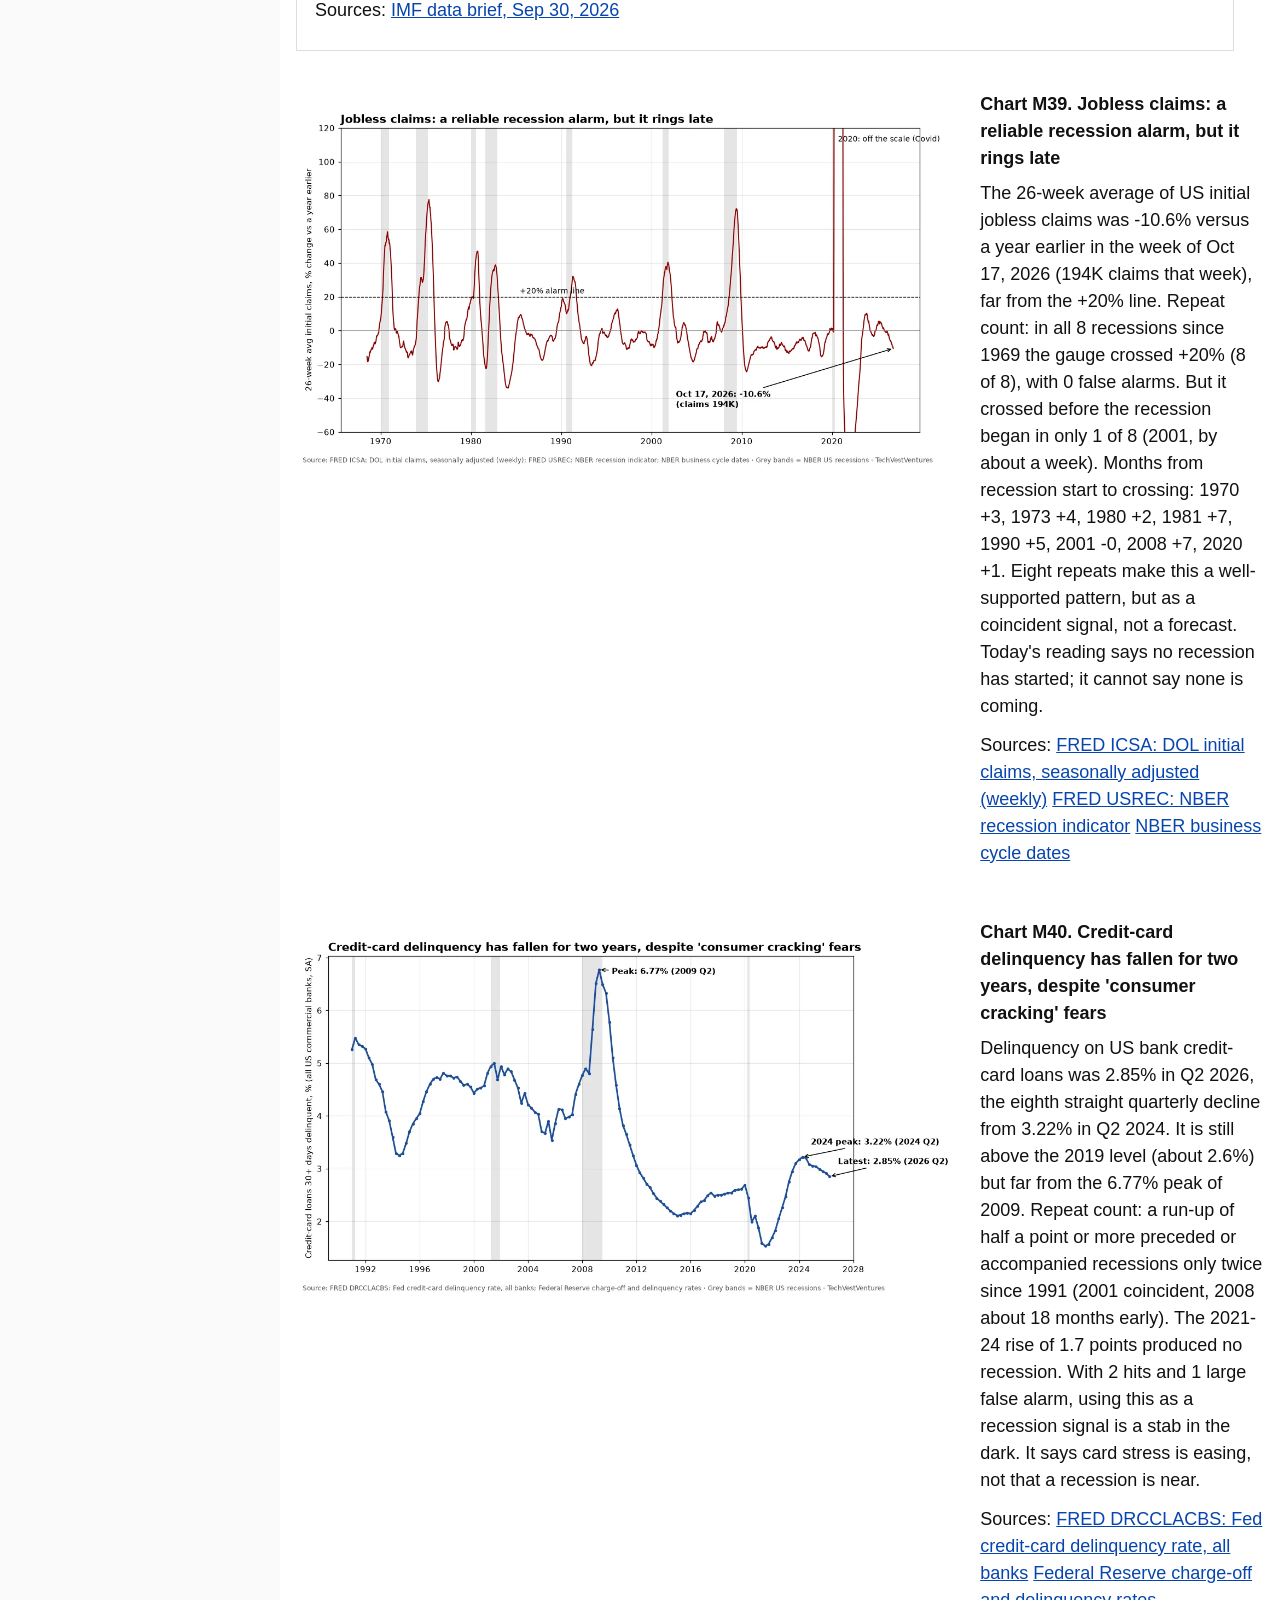
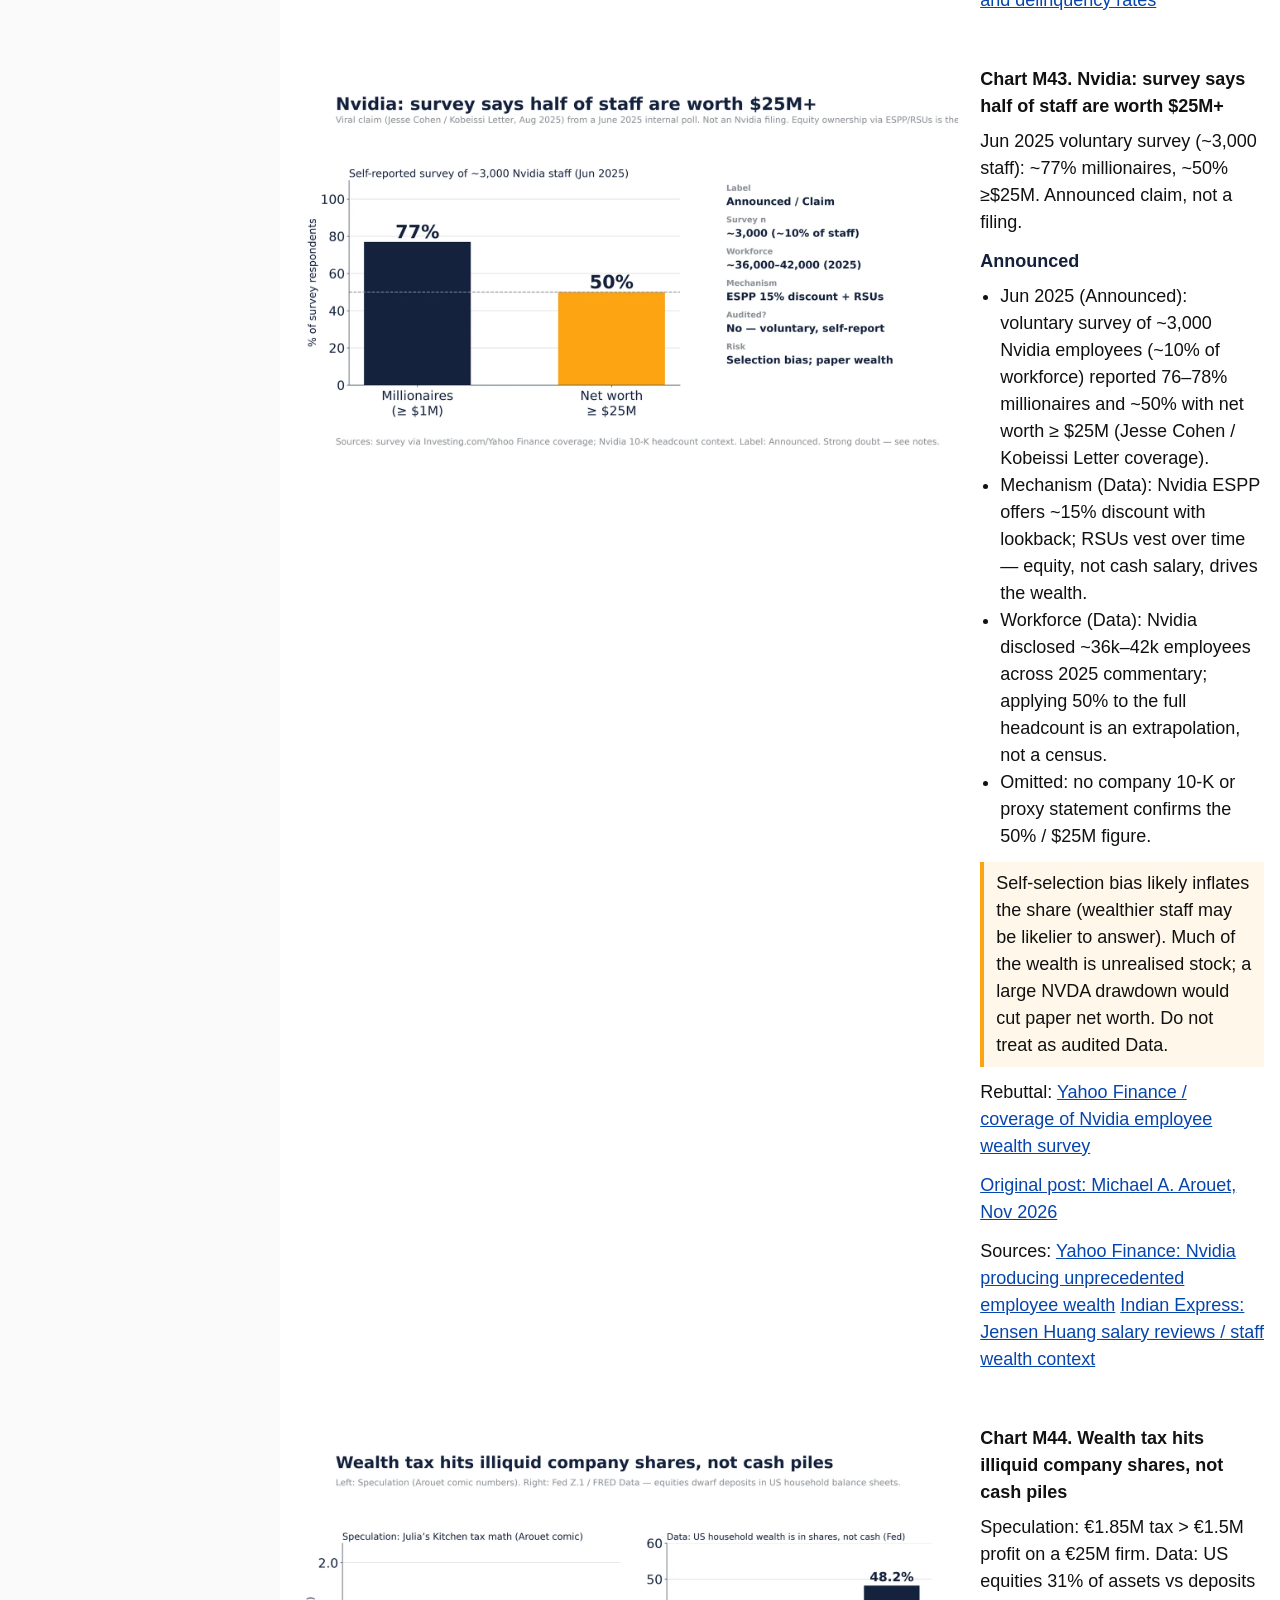
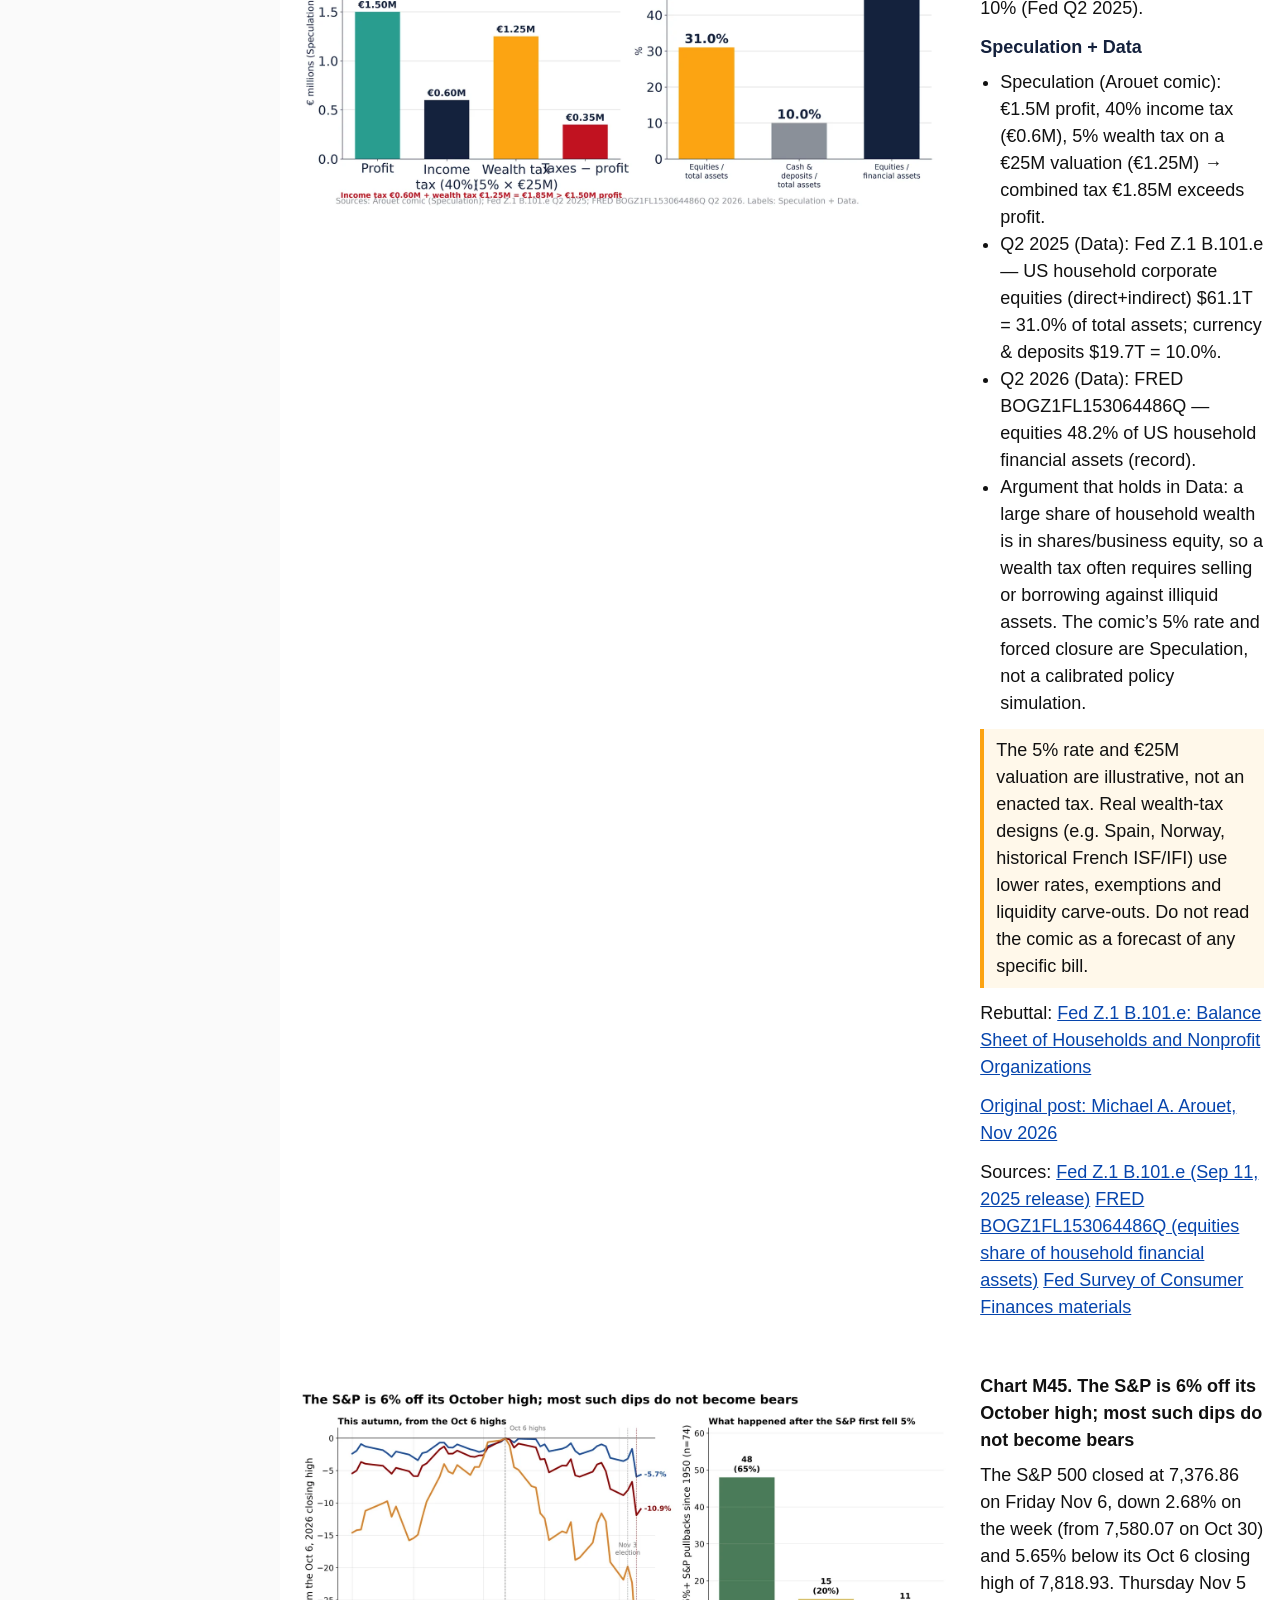
==== commit 6fd72e21: "Market Economy M50-M58: Arouet and Rand rebuilds (France deficit plans, tech share of S&P, Nvidia tr" ====
--- a/index.html
+++ b/index.html
@@ -1,4 +1,4 @@
-<!doctype html><html lang="en"><head><meta charset="utf-8"><meta name="viewport" content="width=device-width,initial-scale=1"><title>TechVestVentures Market Economy Graphs</title><link rel="stylesheet" href="assets/style.css"></head><body><nav id="tvvnav" aria-label="TechVestVentures sites"><details open><summary><span class="mark"><img src="[data-uri]" alt="TechVest logo"></span><svg class="word" viewBox="0 0 214 32" preserveAspectRatio="xMinYMid meet" role="img" aria-label="TechVestVentures"><text x="0" y="26" textLength="214" lengthAdjust="spacingAndGlyphs" font-family="Arial,Helvetica,sans-serif" font-weight="700" font-size="28" fill="#fff">TechVestVentures</text></svg></summary><a class="mag" href="https://atlantean2.github.io/tvv-daily-risk-alert-digest/"><span class="t">TVV Daily Risk Alert Digest Magazine</span><span class="cta">&#9654; click here first</span><span class="sub">Latest issue: Nov 9, 2026</span></a><div class="sp2" aria-hidden="true"></div><div class="grp">Graph Collections</div><a href="https://atlantean2.github.io/tvv-daily-risk-graphs/">TechVestVentures Daily Risk Graphs</a><a href="https://atlantean2.github.io/tvv-deportation-graphs/">TechVestVentures Deportation Graphs</a><a href="https://atlantean2.github.io/tvv-trafficking-graphs/">TechVestVentures Trafficking Graphs</a><a href="https://atlantean2.github.io/tvv-global-riot-graphs/">TechVestVentures Global Riot Graphs</a><a class="cur" href="https://atlantean2.github.io/tvv-market-economy-graphs/" aria-current="page">TechVestVentures Market Economy Graphs</a><a href="https://atlantean2.github.io/tvv-american-renaissance-graphs/">TechVestVentures American Renaissance Graphs</a><a href="https://atlantean2.github.io/tvv-data-center-hypergrowth-graphs/">TechVestVentures Data Center Hypergrowth Graphs</a><a href="https://atlantean2.github.io/tvv-debt-cliff-graphs/">TechVestVentures Debt Cliff Graphs</a><a href="https://atlantean2.github.io/tvv-prediction-market-graphs/">TechVestVentures Prediction Market Graphs</a><a href="https://atlantean2.github.io/tvv-brain-drain-graphs/">TechVestVentures Brain Drain Graphs</a><a href="https://atlantean2.github.io/tvv-cyberattack-graphs/">TechVestVentures Cyberattack Graphs</a><a href="https://atlantean2.github.io/tvv-ai-job-displacement-graphs/">TechVestVentures AI Job Displacement Graphs</a><a href="https://atlantean2.github.io/tvv-ukraine-russia-casualty-graphs/">TechVestVentures Ukraine Russia Casualty Graphs</a><a href="https://atlantean2.github.io/tvv-prediction-market-accuracy-graphs/">TechVestVentures Prediction Market Accuracy Graphs</a><div class="sp5" aria-hidden="true"></div><div class="grp gold">Essays</div><a class="ess" href="https://atlantean2.github.io/tvv-daily-risk-alert-digest/essays/ai-job-displacement.html">AI Job Displacement</a><a class="ess" href="https://atlantean2.github.io/tvv-daily-risk-alert-digest/essays/prediction-markets.html">Prediction Markets</a><a class="ess" href="https://atlantean2.github.io/tvv-daily-risk-alert-digest/essays/ukraine-russia-casualty-claims.html">Ukraine vs Russia: Casualty Claims</a></details></nav><script>(function(){var d=document.querySelector('#tvvnav details');function f(){if(innerWidth>900)d.open=true}f();addEventListener('resize',f)})()</script><div id="top"><header><img src="assets/logo.png" alt="TVV logo"><h1>TechVestVentures Market Economy Graphs</h1></header><nav id="tabs" role="tablist" aria-label="Sections"><button role="tab" data-d="Q1" aria-selected="false">Q1 USA Markets</button><button role="tab" data-d="Q2" aria-selected="false">Q2 China Credit</button><button role="tab" data-d="Q3" aria-selected="false">Q3 Europe Bonds</button><button role="tab" data-d="Q4" aria-selected="false">Q4 Russia Ruble</button><button role="tab" data-d="Q5" aria-selected="false">Q5 Japan Rates</button><button role="tab" data-d="Q6" aria-selected="false">Q6 International</button><button role="tab" data-d="Q7" aria-selected="false">Q7 Recessions</button><button role="tab" data-d="Q8" aria-selected="false">Q8 Depressions</button><button role="tab" data-d="Q9" aria-selected="false">Q9 Boom Peaks</button><button role="tab" data-d="Q10" aria-selected="false">Q10 Bubble Watch</button><button role="tab" data-d="Q11" aria-selected="false">Q11 Debt Burdens</button><button role="tab" data-d="Q12" aria-selected="false">Q12 Cycle Counts</button><button role="tab" data-d="sources" aria-selected="false">Sources</button></nav></div><main id="content"></main><script>const tabs=[...document.querySelectorAll('#tabs button')],m=document.getElementById('content'),ds=tabs.map(t=>t.dataset.d);
+<!doctype html><html lang="en"><head><meta charset="utf-8"><meta name="viewport" content="width=device-width,initial-scale=1"><title>TechVestVentures Market Economy Graphs</title><link rel="stylesheet" href="assets/style.css"></head><body><nav id="tvvnav" aria-label="TechVestVentures sites"><details open><summary><span class="mark"><img src="[data-uri]" alt="TechVest logo"></span><svg class="word" viewBox="0 0 214 32" preserveAspectRatio="xMinYMid meet" role="img" aria-label="TechVestVentures"><text x="0" y="26" textLength="214" lengthAdjust="spacingAndGlyphs" font-family="Arial,Helvetica,sans-serif" font-weight="700" font-size="28" fill="#fff">TechVestVentures</text></svg></summary><a class="mag" href="https://atlantean2.github.io/tvv-daily-risk-alert-digest/"><span class="t">TVV Daily Risk Alert Digest Magazine</span><span class="cta">&#9654; click here first</span><span class="sub">Latest issue: Nov 13, 2026</span></a><div class="sp2" aria-hidden="true"></div><div class="grp">Graph Collections</div><a href="https://atlantean2.github.io/tvv-daily-risk-graphs/">TechVestVentures Daily Risk Graphs</a><a href="https://atlantean2.github.io/tvv-deportation-graphs/">TechVestVentures Deportation Graphs</a><a href="https://atlantean2.github.io/tvv-trafficking-graphs/">TechVestVentures Trafficking Graphs</a><a href="https://atlantean2.github.io/tvv-global-riot-graphs/">TechVestVentures Global Riot Graphs</a><a class="cur" href="https://atlantean2.github.io/tvv-market-economy-graphs/" aria-current="page">TechVestVentures Market Economy Graphs</a><a href="https://atlantean2.github.io/tvv-american-renaissance-graphs/">TechVestVentures American Renaissance Graphs</a><a href="https://atlantean2.github.io/tvv-data-center-hypergrowth-graphs/">TechVestVentures Data Center Hypergrowth Graphs</a><a href="https://atlantean2.github.io/tvv-debt-cliff-graphs/">TechVestVentures Debt Cliff Graphs</a><a href="https://atlantean2.github.io/tvv-prediction-market-graphs/">TechVestVentures Prediction Market Graphs</a><a href="https://atlantean2.github.io/tvv-brain-drain-graphs/">TechVestVentures Brain Drain Graphs</a><a href="https://atlantean2.github.io/tvv-cyberattack-graphs/">TechVestVentures Cyberattack Graphs</a><a href="https://atlantean2.github.io/tvv-ai-job-displacement-graphs/">TechVestVentures AI Job Displacement Graphs</a><a href="https://atlantean2.github.io/tvv-ukraine-russia-casualty-graphs/">TechVestVentures Ukraine Russia Casualty Graphs</a><a href="https://atlantean2.github.io/tvv-prediction-market-accuracy-graphs/">TechVestVentures Prediction Market Accuracy Graphs</a><div class="sp5" aria-hidden="true"></div><div class="grp gold">Essays</div><a class="ess" href="https://atlantean2.github.io/tvv-daily-risk-alert-digest/essays/ai-job-displacement.html">AI Job Displacement</a><a class="ess" href="https://atlantean2.github.io/tvv-daily-risk-alert-digest/essays/prediction-markets.html">Prediction Markets</a><a class="ess" href="https://atlantean2.github.io/tvv-daily-risk-alert-digest/essays/ukraine-russia-casualty-claims.html">Ukraine vs Russia: Casualty Claims</a></details></nav><script>(function(){var d=document.querySelector('#tvvnav details');function f(){if(innerWidth>900)d.open=true}f();addEventListener('resize',f)})()</script><div id="top"><header><img src="assets/logo.png" alt="TVV logo"><h1>TechVestVentures Market Economy Graphs</h1></header><nav id="tabs" role="tablist" aria-label="Sections"><button role="tab" data-d="Q1" aria-selected="false">Q1 USA Markets</button><button role="tab" data-d="Q2" aria-selected="false">Q2 China Credit</button><button role="tab" data-d="Q3" aria-selected="false">Q3 Europe Bonds</button><button role="tab" data-d="Q4" aria-selected="false">Q4 Russia Ruble</button><button role="tab" data-d="Q5" aria-selected="false">Q5 Japan Rates</button><button role="tab" data-d="Q6" aria-selected="false">Q6 International</button><button role="tab" data-d="Q7" aria-selected="false">Q7 Recessions</button><button role="tab" data-d="Q8" aria-selected="false">Q8 Depressions</button><button role="tab" data-d="Q9" aria-selected="false">Q9 Boom Peaks</button><button role="tab" data-d="Q10" aria-selected="false">Q10 Bubble Watch</button><button role="tab" data-d="Q11" aria-selected="false">Q11 Debt Burdens</button><button role="tab" data-d="Q12" aria-selected="false">Q12 Cycle Counts</button><button role="tab" data-d="sources" aria-selected="false">Sources</button></nav></div><main id="content"></main><script>const tabs=[...document.querySelectorAll('#tabs button')],m=document.getElementById('content'),ds=tabs.map(t=>t.dataset.d);
 async function show(d){if(!ds.includes(d))d=ds[0];tabs.forEach(t=>t.setAttribute('aria-selected',t.dataset.d==d));
 document.querySelector(`#tabs [data-d="${d}"]`).scrollIntoView({inline:'nearest',block:'nearest'});
 m.innerHTML='<p>Loading…</p>';try{const r=await fetch('issues/'+d+'.html',{cache:'no-cache'});const doc=new DOMParser().parseFromString(await r.text(),'text/html');
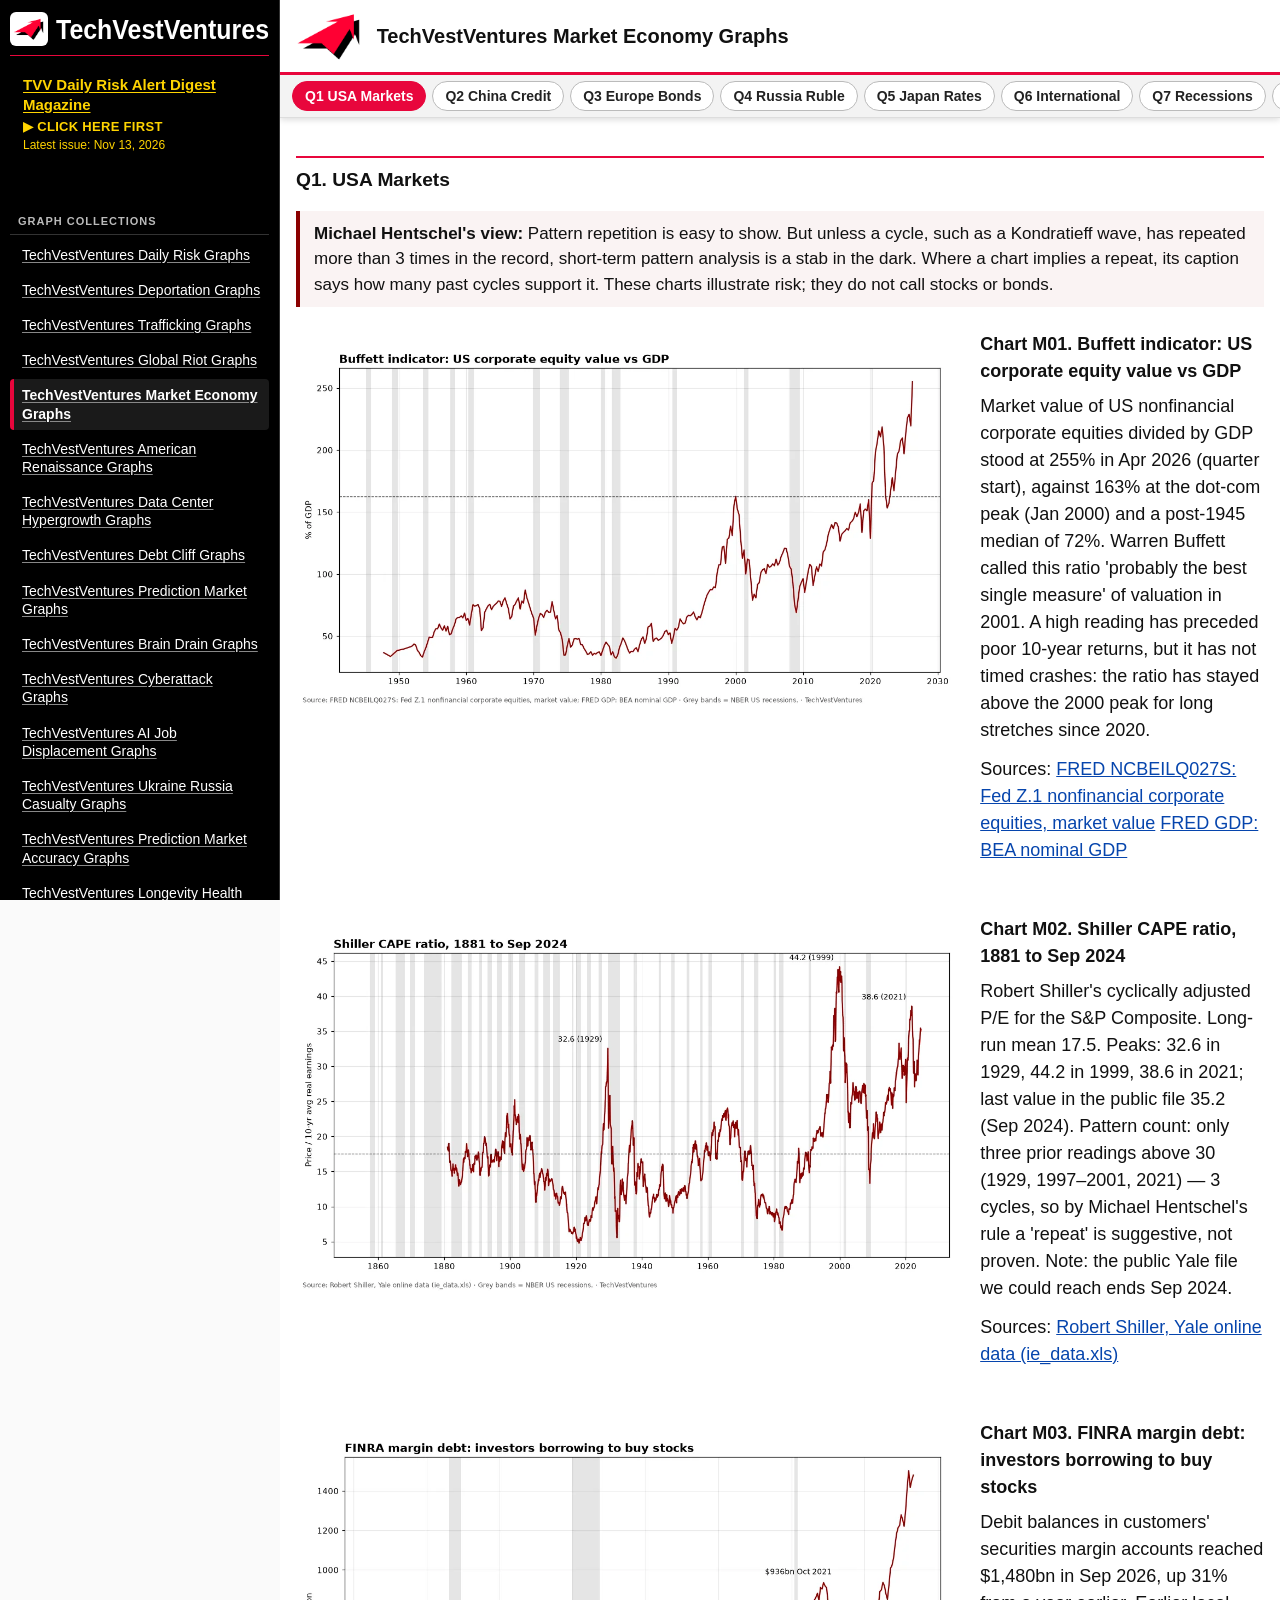
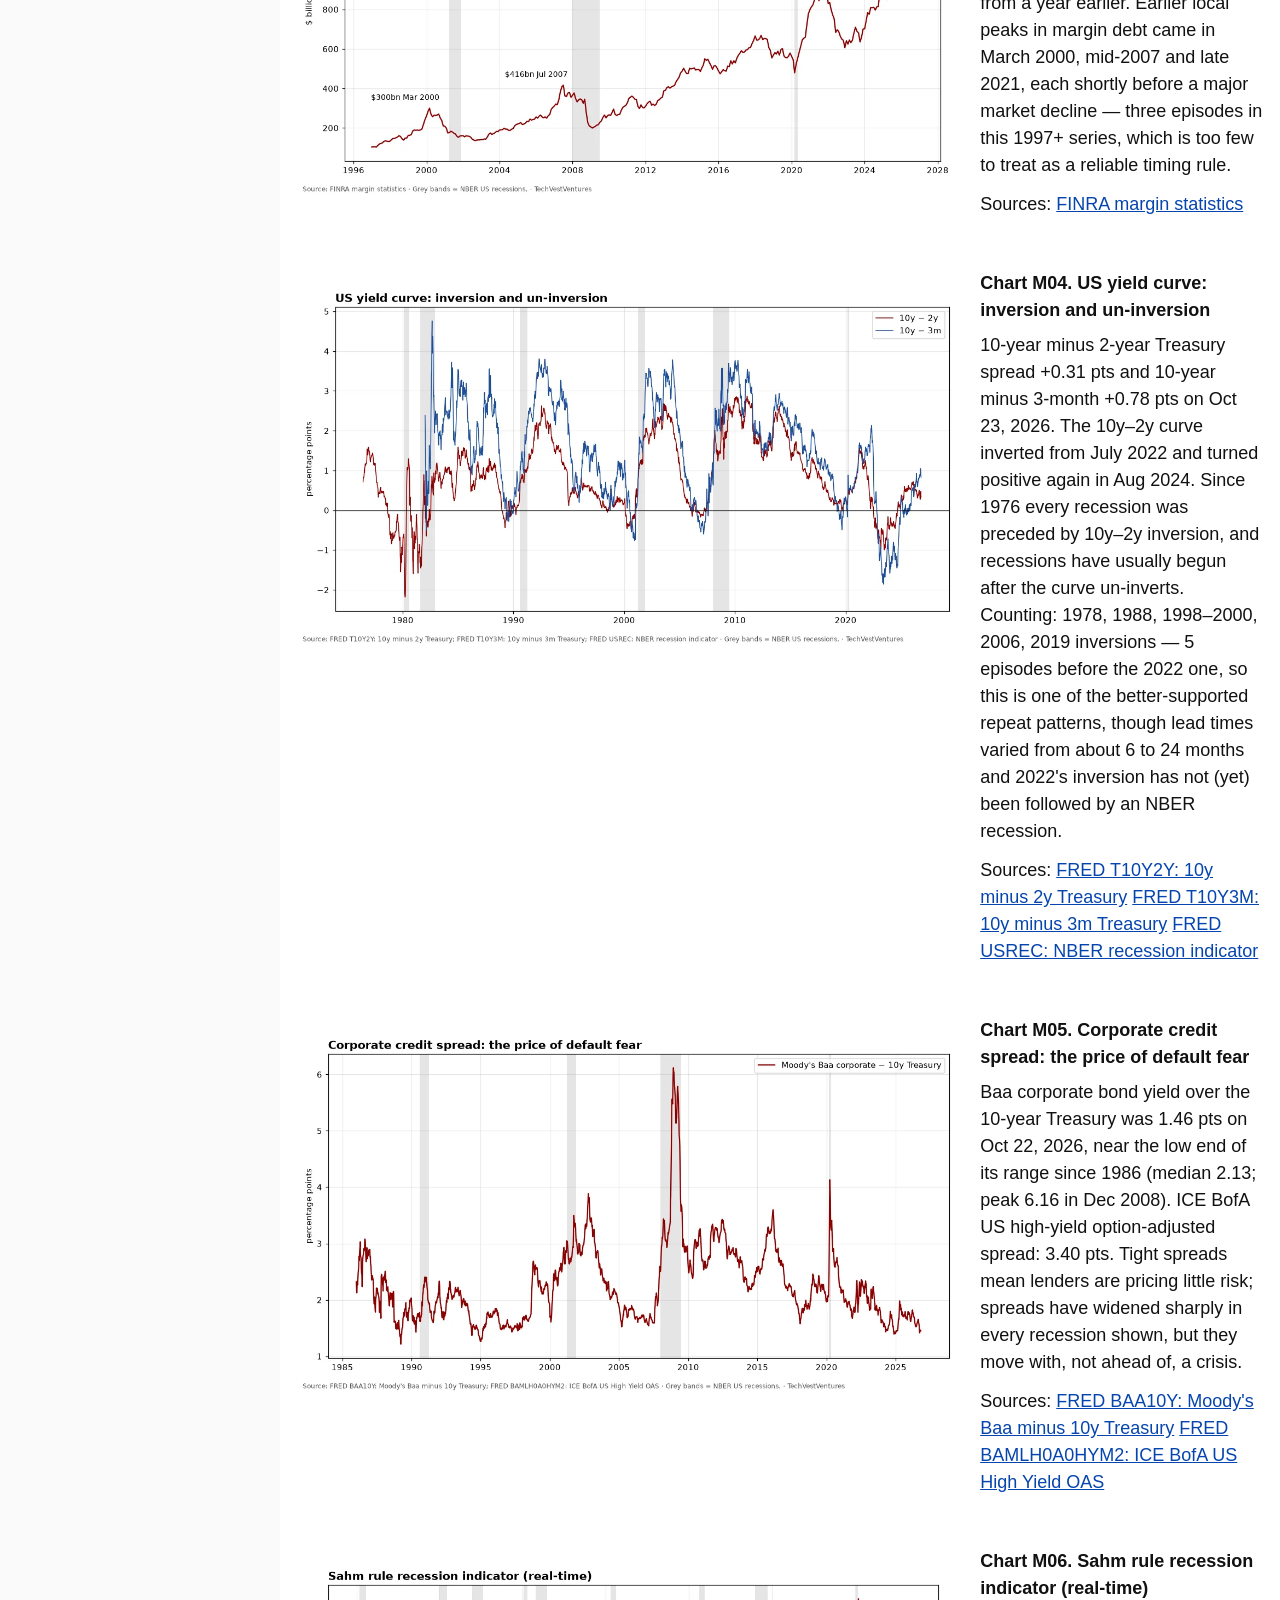
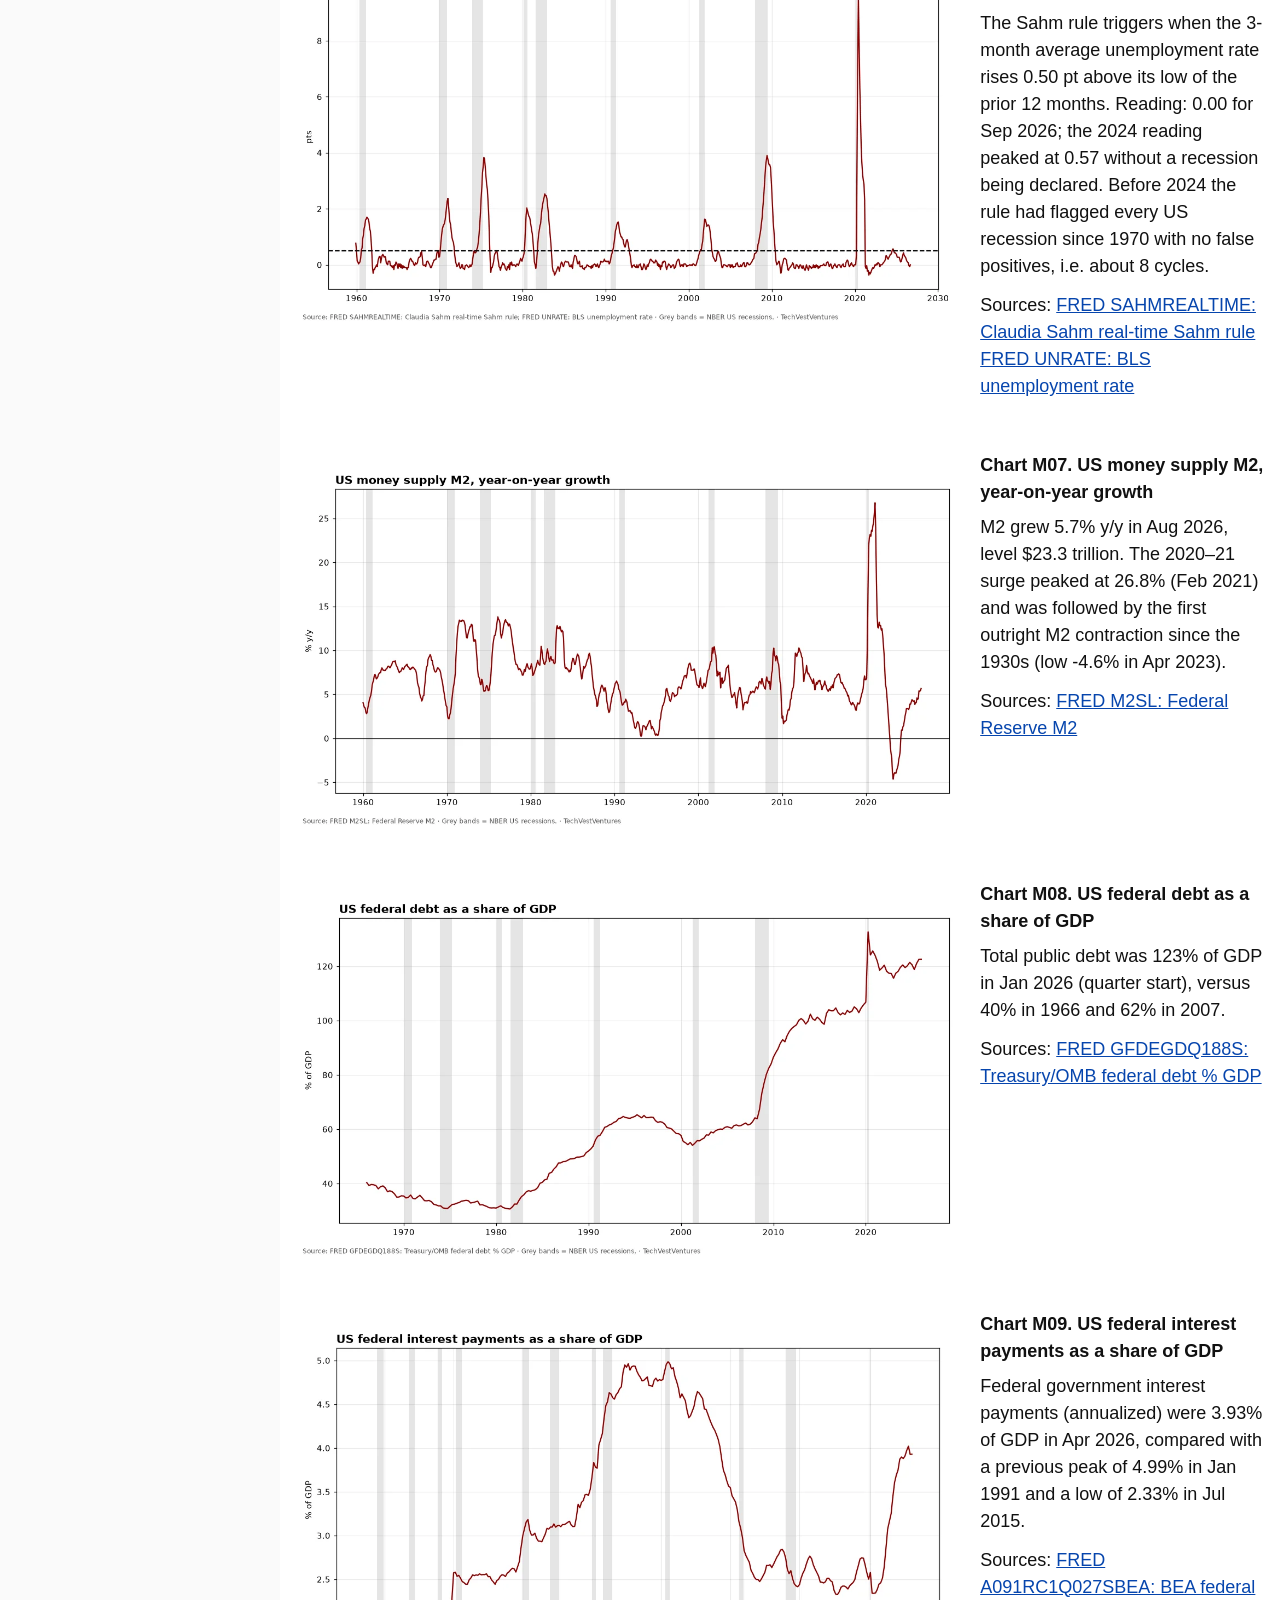
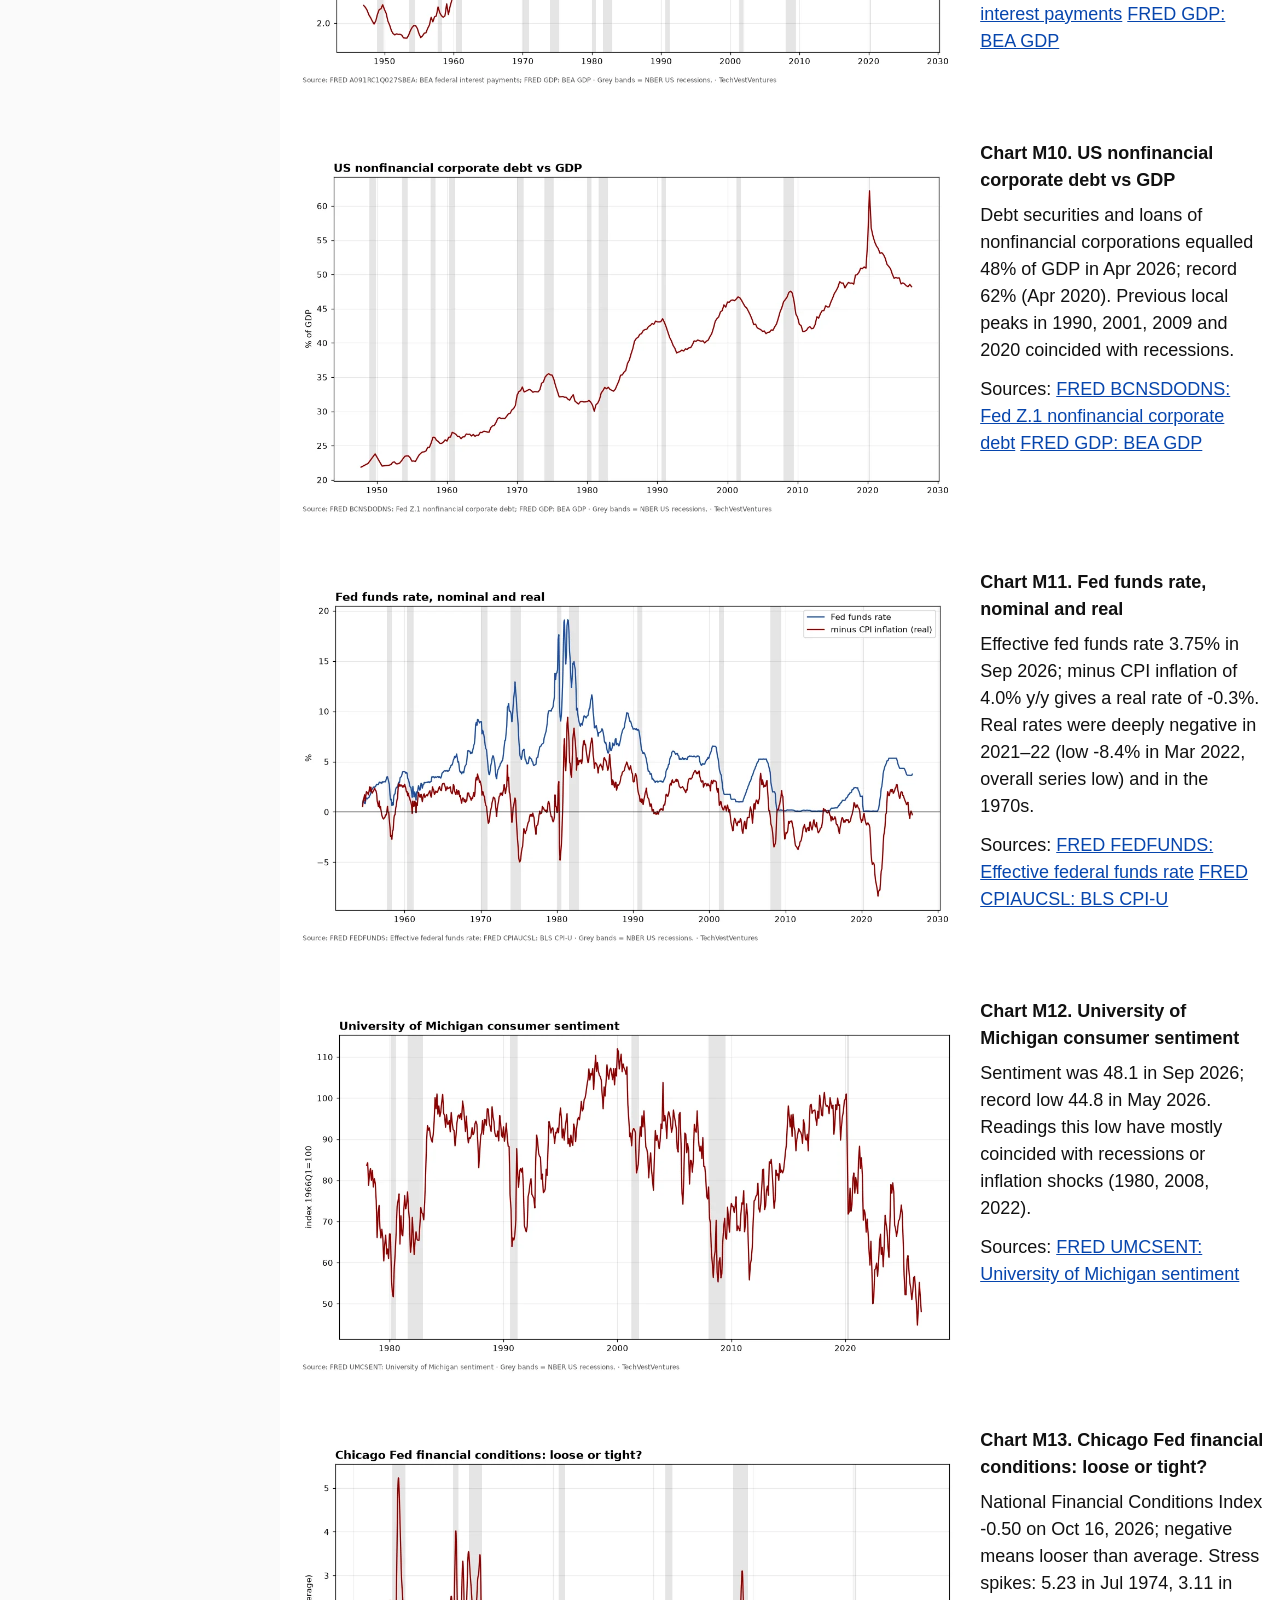
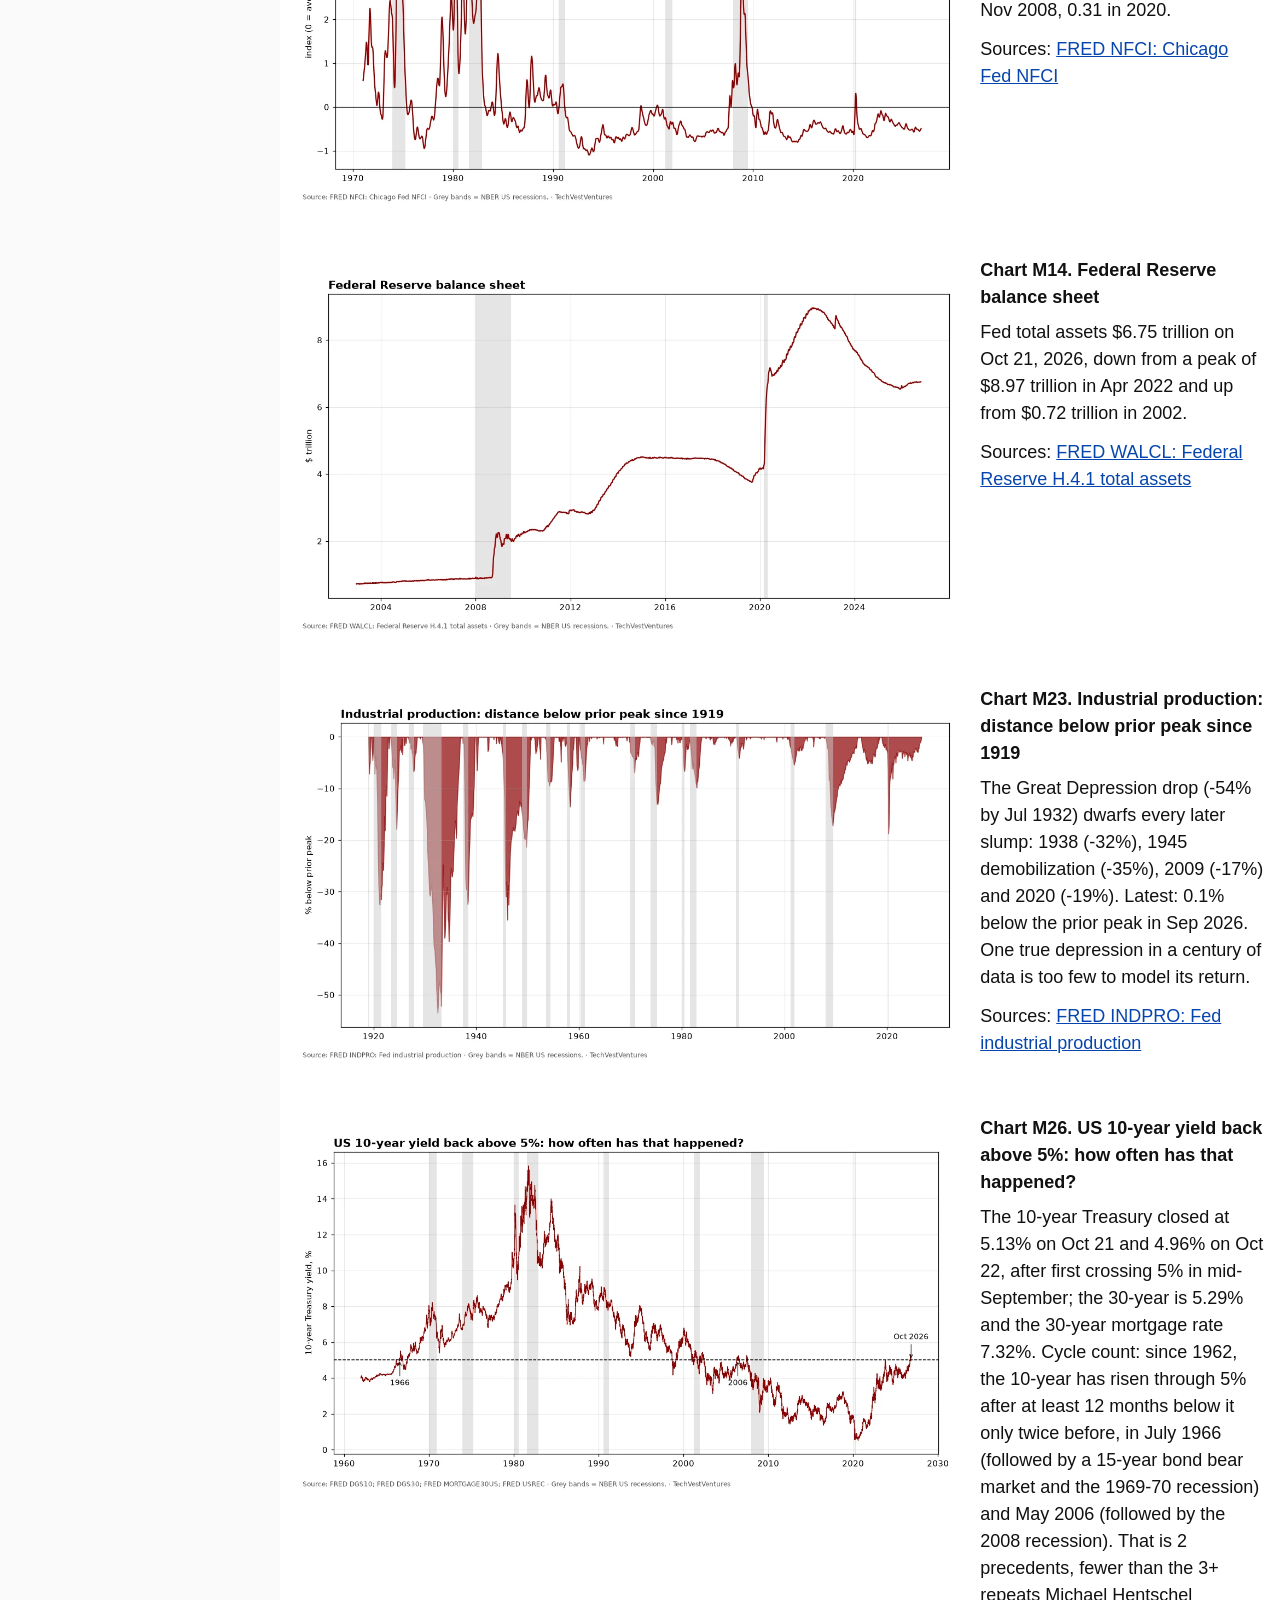
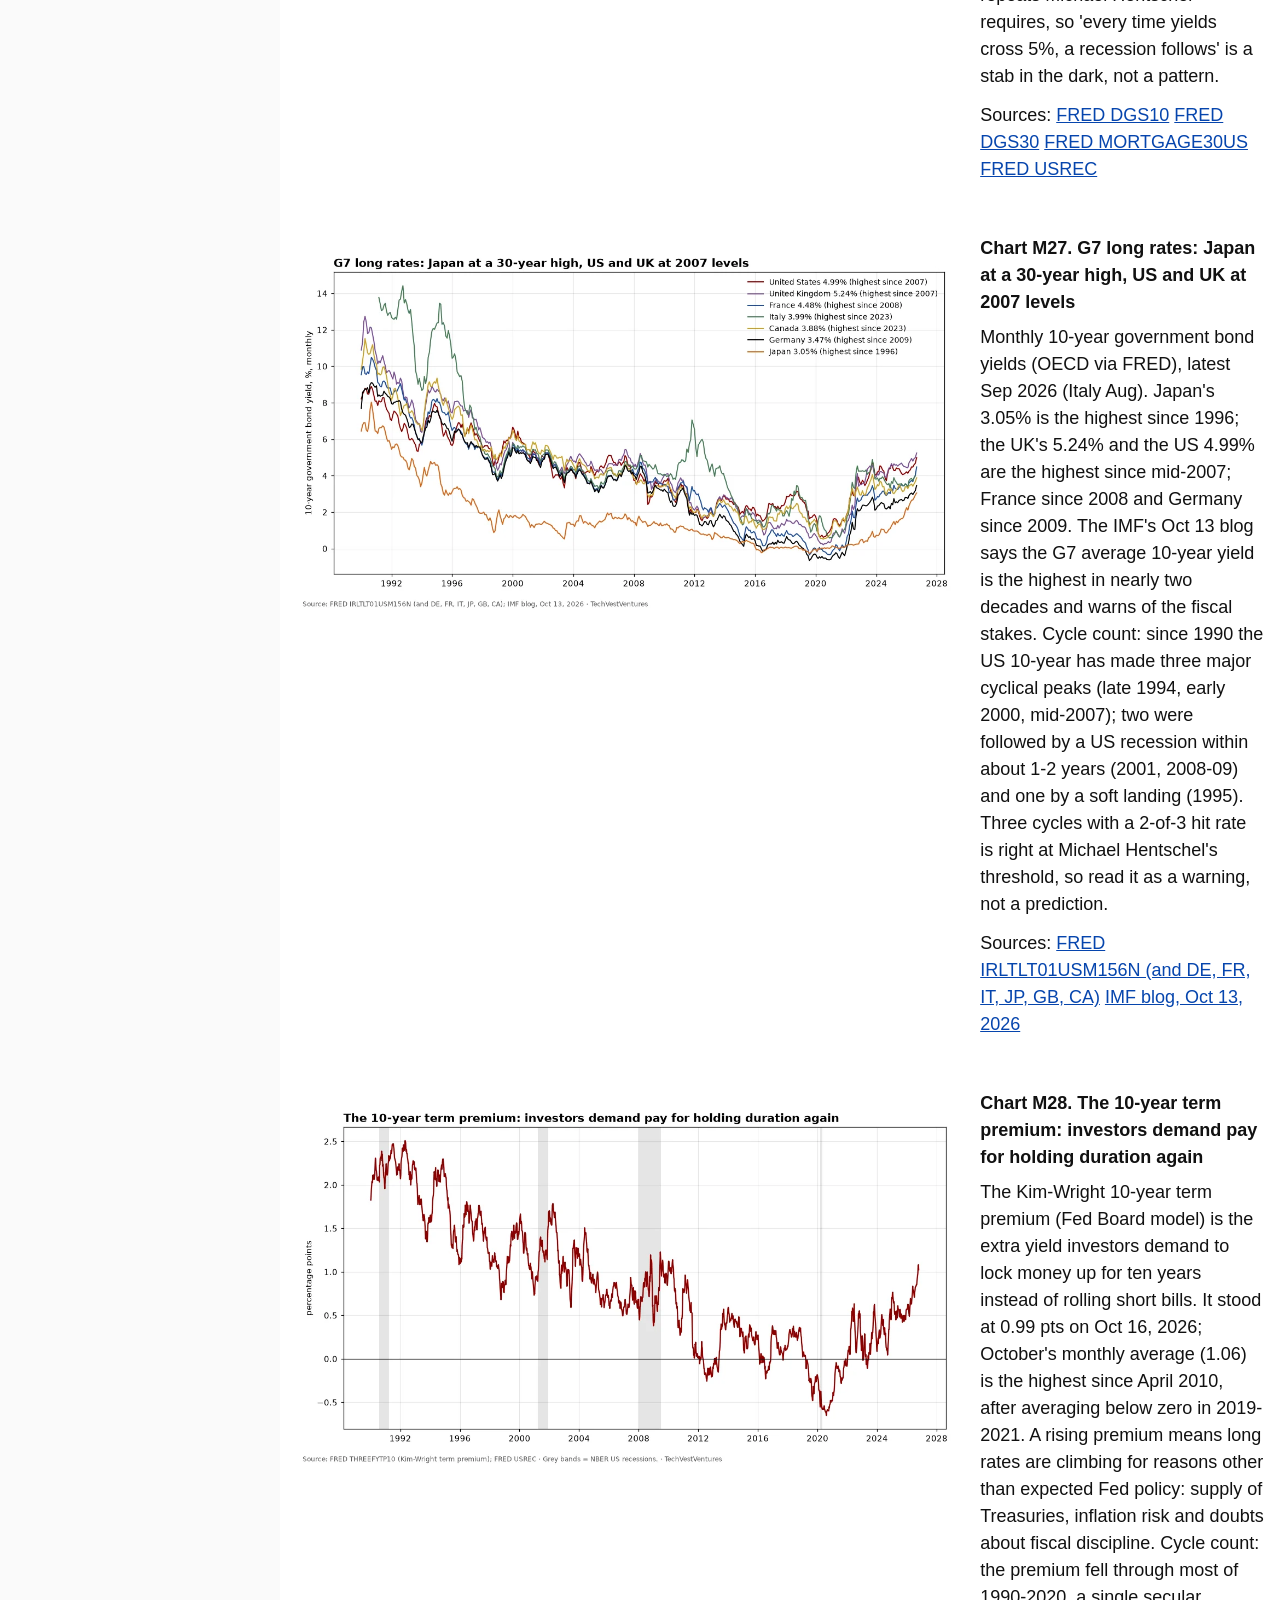
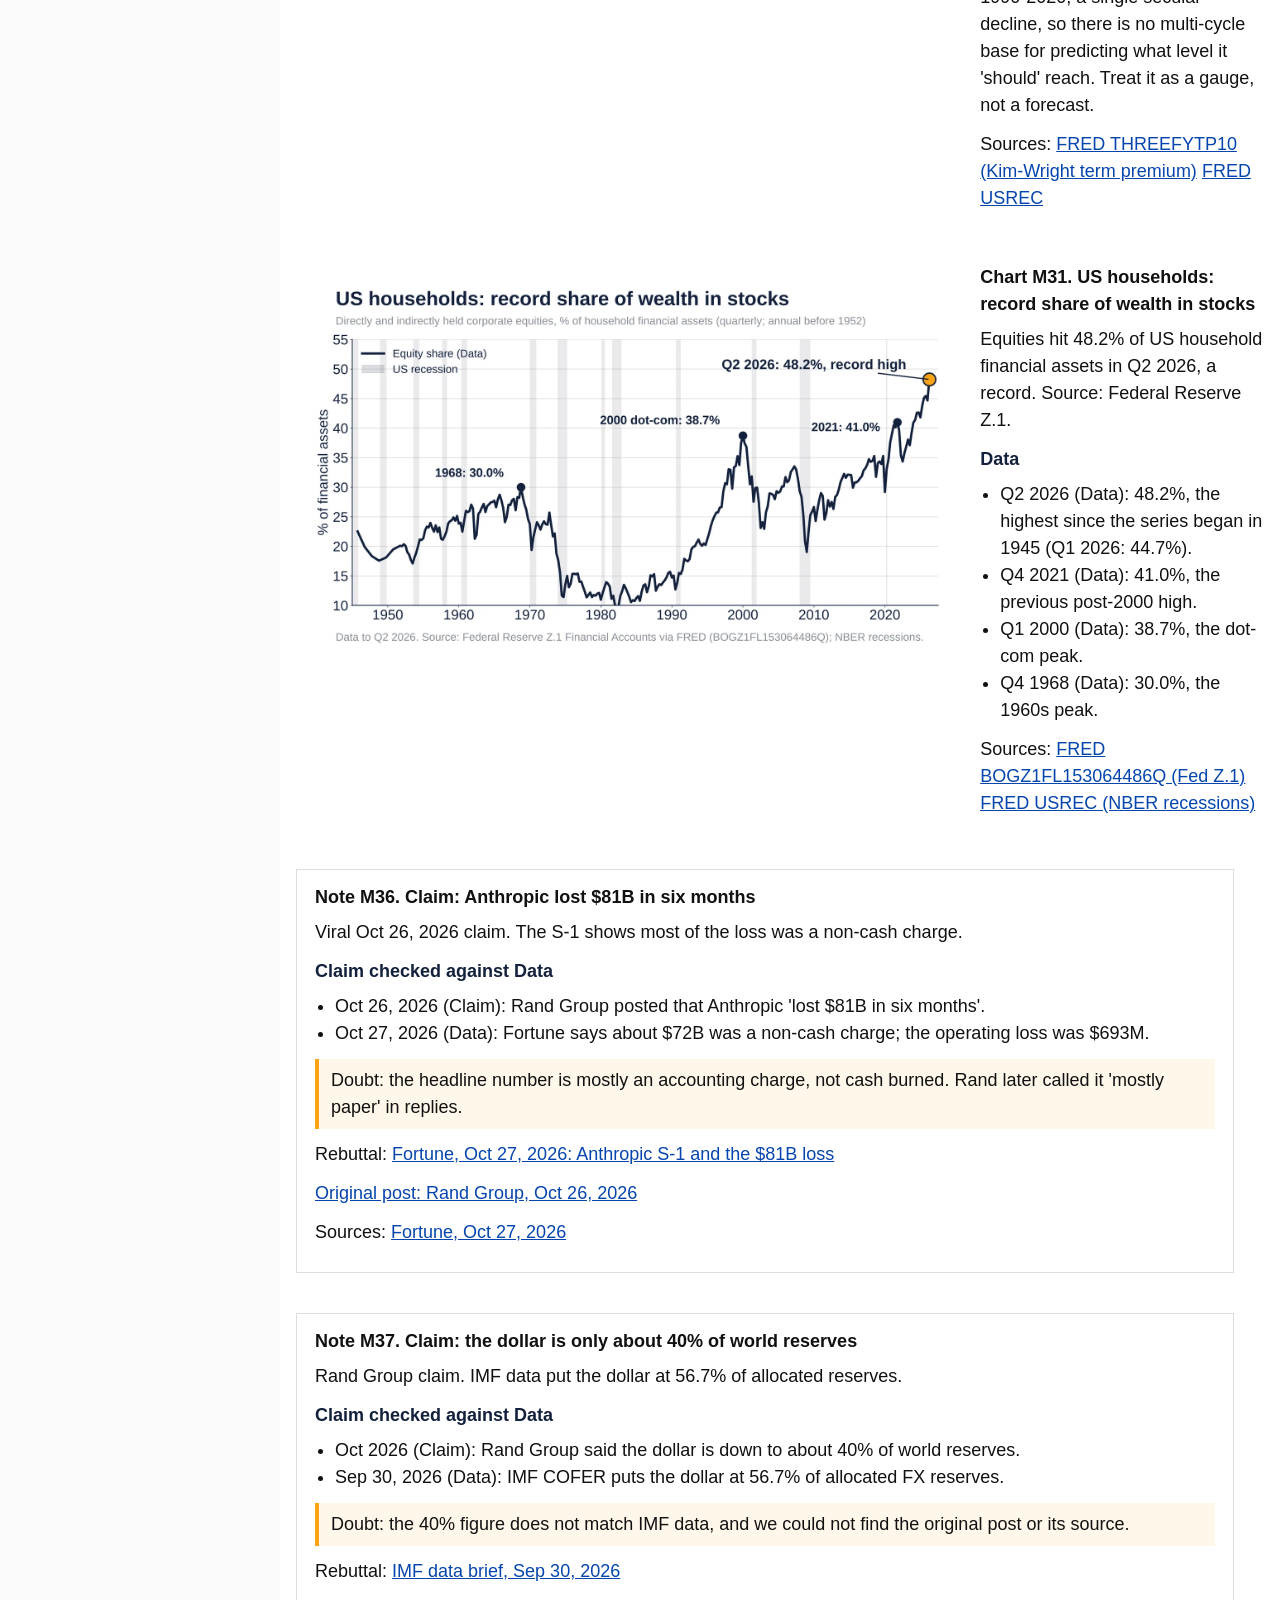
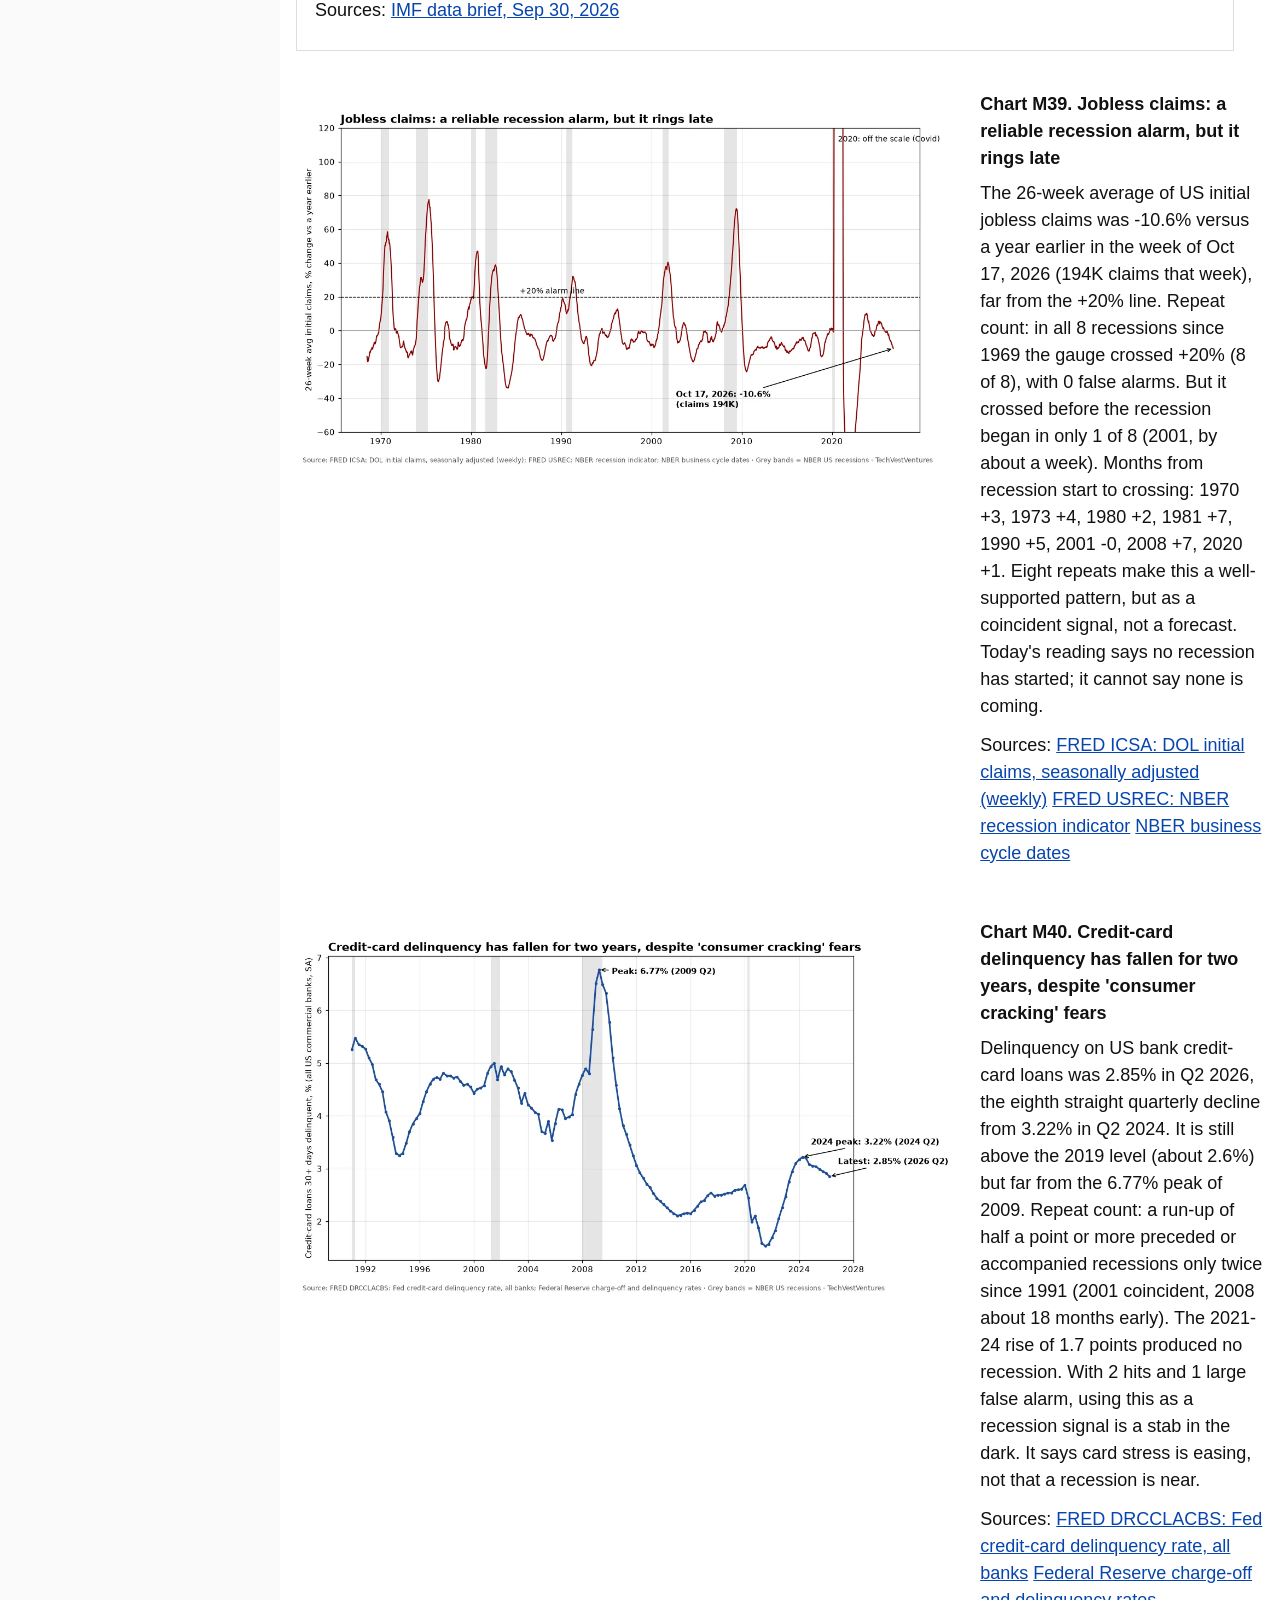
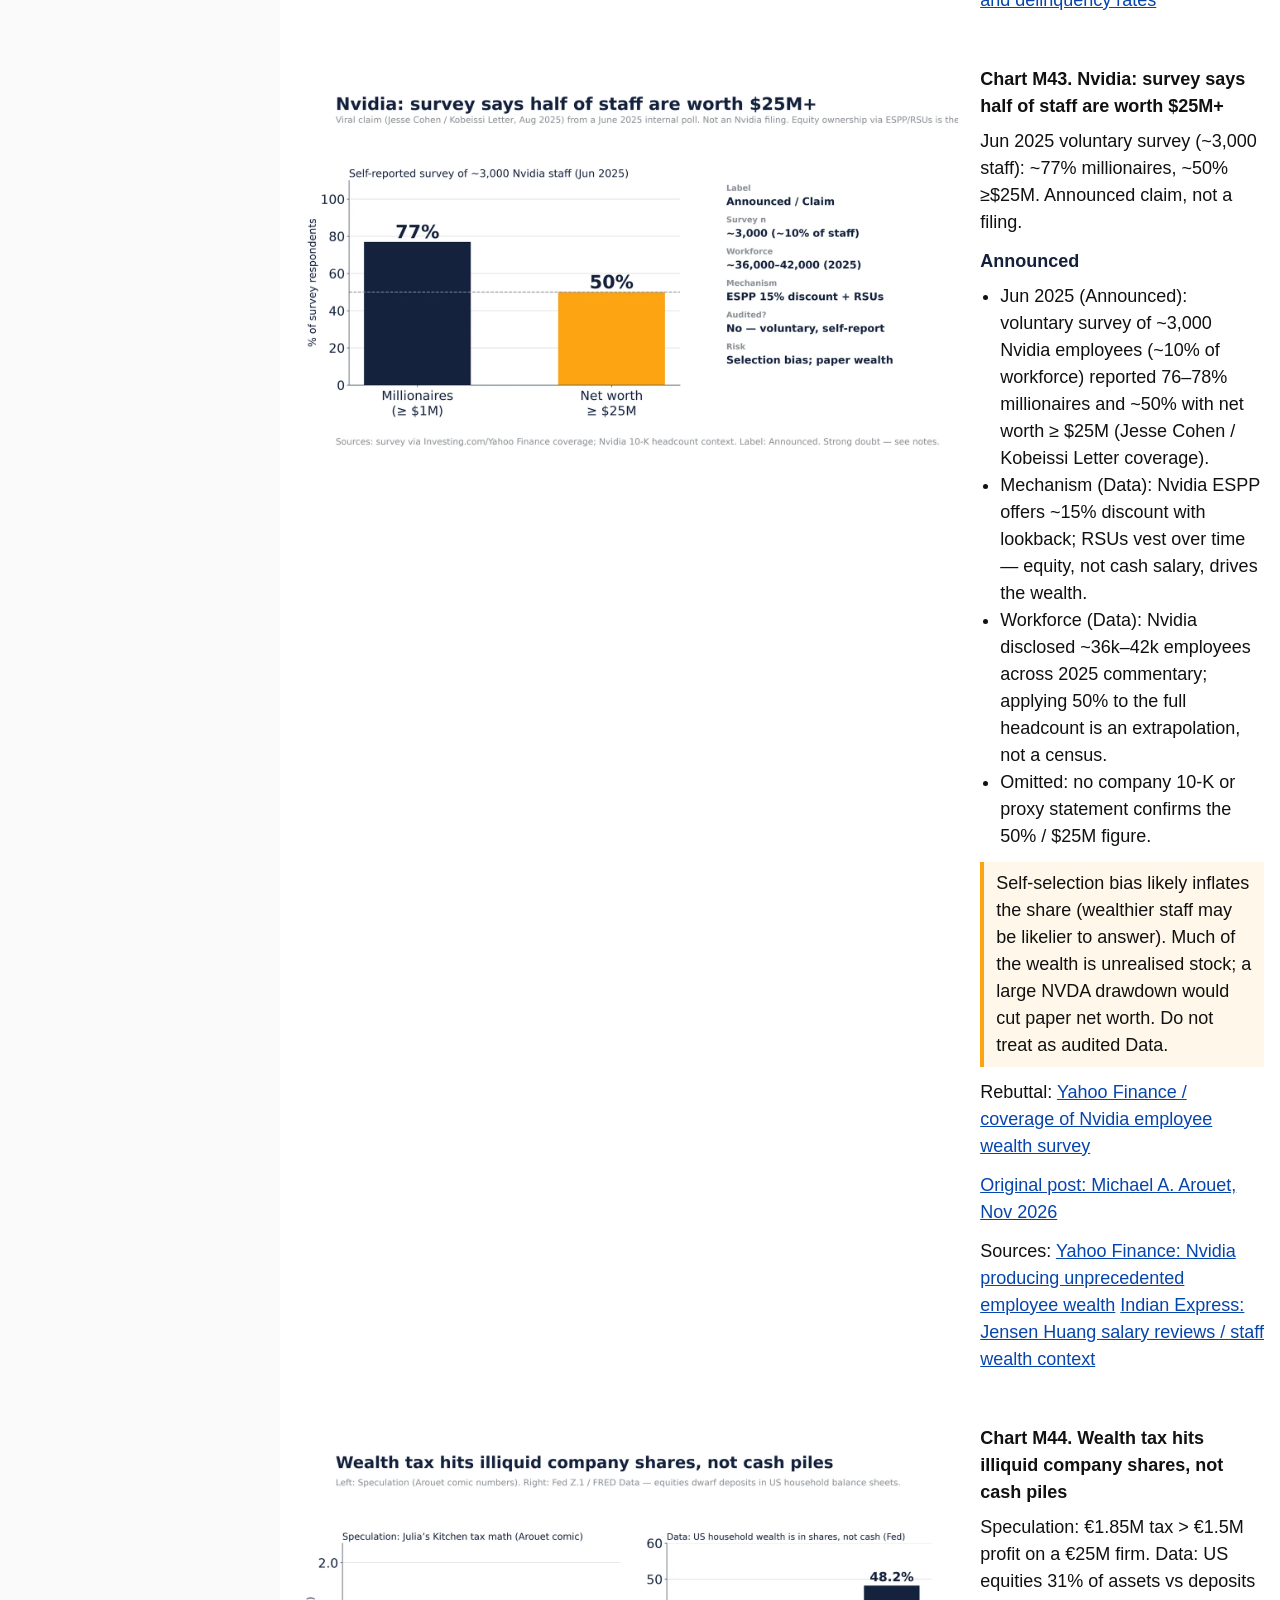
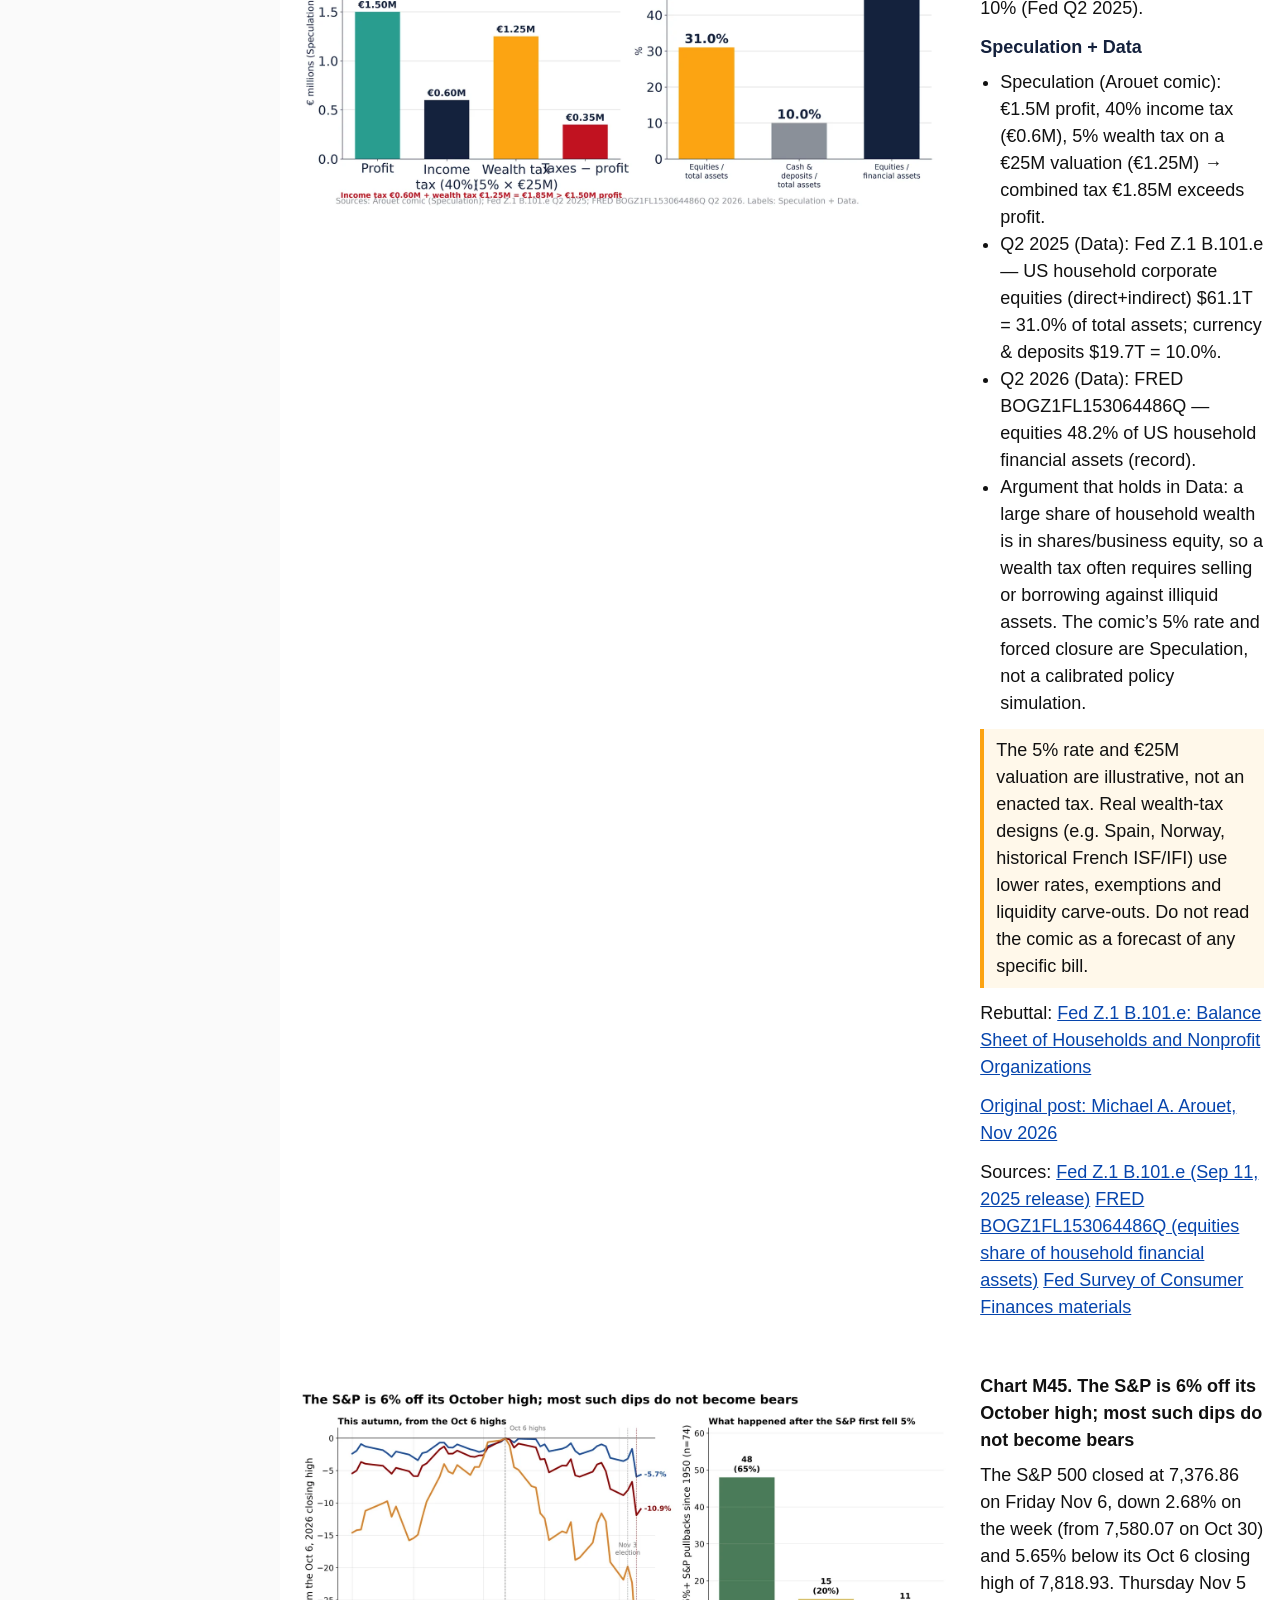
==== commit 9608539f: "Sidebar: add Longevity Health Graphs" ====
--- a/index.html
+++ b/index.html
@@ -1,4 +1,4 @@
-<!doctype html><html lang="en"><head><meta charset="utf-8"><meta name="viewport" content="width=device-width,initial-scale=1"><title>TechVestVentures Market Economy Graphs</title><link rel="stylesheet" href="assets/style.css"></head><body><nav id="tvvnav" aria-label="TechVestVentures sites"><details open><summary><span class="mark"><img src="[data-uri]" alt="TechVest logo"></span><svg class="word" viewBox="0 0 214 32" preserveAspectRatio="xMinYMid meet" role="img" aria-label="TechVestVentures"><text x="0" y="26" textLength="214" lengthAdjust="spacingAndGlyphs" font-family="Arial,Helvetica,sans-serif" font-weight="700" font-size="28" fill="#fff">TechVestVentures</text></svg></summary><a class="mag" href="https://atlantean2.github.io/tvv-daily-risk-alert-digest/"><span class="t">TVV Daily Risk Alert Digest Magazine</span><span class="cta">&#9654; click here first</span><span class="sub">Latest issue: Nov 13, 2026</span></a><div class="sp2" aria-hidden="true"></div><div class="grp">Graph Collections</div><a href="https://atlantean2.github.io/tvv-daily-risk-graphs/">TechVestVentures Daily Risk Graphs</a><a href="https://atlantean2.github.io/tvv-deportation-graphs/">TechVestVentures Deportation Graphs</a><a href="https://atlantean2.github.io/tvv-trafficking-graphs/">TechVestVentures Trafficking Graphs</a><a href="https://atlantean2.github.io/tvv-global-riot-graphs/">TechVestVentures Global Riot Graphs</a><a class="cur" href="https://atlantean2.github.io/tvv-market-economy-graphs/" aria-current="page">TechVestVentures Market Economy Graphs</a><a href="https://atlantean2.github.io/tvv-american-renaissance-graphs/">TechVestVentures American Renaissance Graphs</a><a href="https://atlantean2.github.io/tvv-data-center-hypergrowth-graphs/">TechVestVentures Data Center Hypergrowth Graphs</a><a href="https://atlantean2.github.io/tvv-debt-cliff-graphs/">TechVestVentures Debt Cliff Graphs</a><a href="https://atlantean2.github.io/tvv-prediction-market-graphs/">TechVestVentures Prediction Market Graphs</a><a href="https://atlantean2.github.io/tvv-brain-drain-graphs/">TechVestVentures Brain Drain Graphs</a><a href="https://atlantean2.github.io/tvv-cyberattack-graphs/">TechVestVentures Cyberattack Graphs</a><a href="https://atlantean2.github.io/tvv-ai-job-displacement-graphs/">TechVestVentures AI Job Displacement Graphs</a><a href="https://atlantean2.github.io/tvv-ukraine-russia-casualty-graphs/">TechVestVentures Ukraine Russia Casualty Graphs</a><a href="https://atlantean2.github.io/tvv-prediction-market-accuracy-graphs/">TechVestVentures Prediction Market Accuracy Graphs</a><div class="sp5" aria-hidden="true"></div><div class="grp gold">Essays</div><a class="ess" href="https://atlantean2.github.io/tvv-daily-risk-alert-digest/essays/ai-job-displacement.html">AI Job Displacement</a><a class="ess" href="https://atlantean2.github.io/tvv-daily-risk-alert-digest/essays/prediction-markets.html">Prediction Markets</a><a class="ess" href="https://atlantean2.github.io/tvv-daily-risk-alert-digest/essays/ukraine-russia-casualty-claims.html">Ukraine vs Russia: Casualty Claims</a></details></nav><script>(function(){var d=document.querySelector('#tvvnav details');function f(){if(innerWidth>900)d.open=true}f();addEventListener('resize',f)})()</script><div id="top"><header><img src="assets/logo.png" alt="TVV logo"><h1>TechVestVentures Market Economy Graphs</h1></header><nav id="tabs" role="tablist" aria-label="Sections"><button role="tab" data-d="Q1" aria-selected="false">Q1 USA Markets</button><button role="tab" data-d="Q2" aria-selected="false">Q2 China Credit</button><button role="tab" data-d="Q3" aria-selected="false">Q3 Europe Bonds</button><button role="tab" data-d="Q4" aria-selected="false">Q4 Russia Ruble</button><button role="tab" data-d="Q5" aria-selected="false">Q5 Japan Rates</button><button role="tab" data-d="Q6" aria-selected="false">Q6 International</button><button role="tab" data-d="Q7" aria-selected="false">Q7 Recessions</button><button role="tab" data-d="Q8" aria-selected="false">Q8 Depressions</button><button role="tab" data-d="Q9" aria-selected="false">Q9 Boom Peaks</button><button role="tab" data-d="Q10" aria-selected="false">Q10 Bubble Watch</button><button role="tab" data-d="Q11" aria-selected="false">Q11 Debt Burdens</button><button role="tab" data-d="Q12" aria-selected="false">Q12 Cycle Counts</button><button role="tab" data-d="sources" aria-selected="false">Sources</button></nav></div><main id="content"></main><script>const tabs=[...document.querySelectorAll('#tabs button')],m=document.getElementById('content'),ds=tabs.map(t=>t.dataset.d);
+<!doctype html><html lang="en"><head><meta charset="utf-8"><meta name="viewport" content="width=device-width,initial-scale=1"><title>TechVestVentures Market Economy Graphs</title><link rel="stylesheet" href="assets/style.css"></head><body><nav id="tvvnav" aria-label="TechVestVentures sites"><details open><summary><span class="mark"><img src="[data-uri]" alt="TechVest logo"></span><svg class="word" viewBox="0 0 214 32" preserveAspectRatio="xMinYMid meet" role="img" aria-label="TechVestVentures"><text x="0" y="26" textLength="214" lengthAdjust="spacingAndGlyphs" font-family="Arial,Helvetica,sans-serif" font-weight="700" font-size="28" fill="#fff">TechVestVentures</text></svg></summary><a class="mag" href="https://atlantean2.github.io/tvv-daily-risk-alert-digest/"><span class="t">TVV Daily Risk Alert Digest Magazine</span><span class="cta">&#9654; click here first</span><span class="sub">Latest issue: Nov 13, 2026</span></a><div class="sp2" aria-hidden="true"></div><div class="grp">Graph Collections</div><a href="https://atlantean2.github.io/tvv-daily-risk-graphs/">TechVestVentures Daily Risk Graphs</a><a href="https://atlantean2.github.io/tvv-deportation-graphs/">TechVestVentures Deportation Graphs</a><a href="https://atlantean2.github.io/tvv-trafficking-graphs/">TechVestVentures Trafficking Graphs</a><a href="https://atlantean2.github.io/tvv-global-riot-graphs/">TechVestVentures Global Riot Graphs</a><a class="cur" href="https://atlantean2.github.io/tvv-market-economy-graphs/" aria-current="page">TechVestVentures Market Economy Graphs</a><a href="https://atlantean2.github.io/tvv-american-renaissance-graphs/">TechVestVentures American Renaissance Graphs</a><a href="https://atlantean2.github.io/tvv-data-center-hypergrowth-graphs/">TechVestVentures Data Center Hypergrowth Graphs</a><a href="https://atlantean2.github.io/tvv-debt-cliff-graphs/">TechVestVentures Debt Cliff Graphs</a><a href="https://atlantean2.github.io/tvv-prediction-market-graphs/">TechVestVentures Prediction Market Graphs</a><a href="https://atlantean2.github.io/tvv-brain-drain-graphs/">TechVestVentures Brain Drain Graphs</a><a href="https://atlantean2.github.io/tvv-cyberattack-graphs/">TechVestVentures Cyberattack Graphs</a><a href="https://atlantean2.github.io/tvv-ai-job-displacement-graphs/">TechVestVentures AI Job Displacement Graphs</a><a href="https://atlantean2.github.io/tvv-ukraine-russia-casualty-graphs/">TechVestVentures Ukraine Russia Casualty Graphs</a><a href="https://atlantean2.github.io/tvv-prediction-market-accuracy-graphs/">TechVestVentures Prediction Market Accuracy Graphs</a><a href="https://atlantean2.github.io/tvv-longevity-health-graphs/">TechVestVentures Longevity Health Graphs</a><div class="sp5" aria-hidden="true"></div><div class="grp gold">Essays</div><a class="ess" href="https://atlantean2.github.io/tvv-daily-risk-alert-digest/essays/ai-job-displacement.html">AI Job Displacement</a><a class="ess" href="https://atlantean2.github.io/tvv-daily-risk-alert-digest/essays/prediction-markets.html">Prediction Markets</a><a class="ess" href="https://atlantean2.github.io/tvv-daily-risk-alert-digest/essays/ukraine-russia-casualty-claims.html">Ukraine vs Russia: Casualty Claims</a></details></nav><script>(function(){var d=document.querySelector('#tvvnav details');function f(){if(innerWidth>900)d.open=true}f();addEventListener('resize',f)})()</script><div id="top"><header><img src="assets/logo.png" alt="TVV logo"><h1>TechVestVentures Market Economy Graphs</h1></header><nav id="tabs" role="tablist" aria-label="Sections"><button role="tab" data-d="Q1" aria-selected="false">Q1 USA Markets</button><button role="tab" data-d="Q2" aria-selected="false">Q2 China Credit</button><button role="tab" data-d="Q3" aria-selected="false">Q3 Europe Bonds</button><button role="tab" data-d="Q4" aria-selected="false">Q4 Russia Ruble</button><button role="tab" data-d="Q5" aria-selected="false">Q5 Japan Rates</button><button role="tab" data-d="Q6" aria-selected="false">Q6 International</button><button role="tab" data-d="Q7" aria-selected="false">Q7 Recessions</button><button role="tab" data-d="Q8" aria-selected="false">Q8 Depressions</button><button role="tab" data-d="Q9" aria-selected="false">Q9 Boom Peaks</button><button role="tab" data-d="Q10" aria-selected="false">Q10 Bubble Watch</button><button role="tab" data-d="Q11" aria-selected="false">Q11 Debt Burdens</button><button role="tab" data-d="Q12" aria-selected="false">Q12 Cycle Counts</button><button role="tab" data-d="sources" aria-selected="false">Sources</button></nav></div><main id="content"></main><script>const tabs=[...document.querySelectorAll('#tabs button')],m=document.getElementById('content'),ds=tabs.map(t=>t.dataset.d);
 async function show(d){if(!ds.includes(d))d=ds[0];tabs.forEach(t=>t.setAttribute('aria-selected',t.dataset.d==d));
 document.querySelector(`#tabs [data-d="${d}"]`).scrollIntoView({inline:'nearest',block:'nearest'});
 m.innerHTML='<p>Loading…</p>';try{const r=await fetch('issues/'+d+'.html',{cache:'no-cache'});const doc=new DOMParser().parseFromString(await r.text(),'text/html');
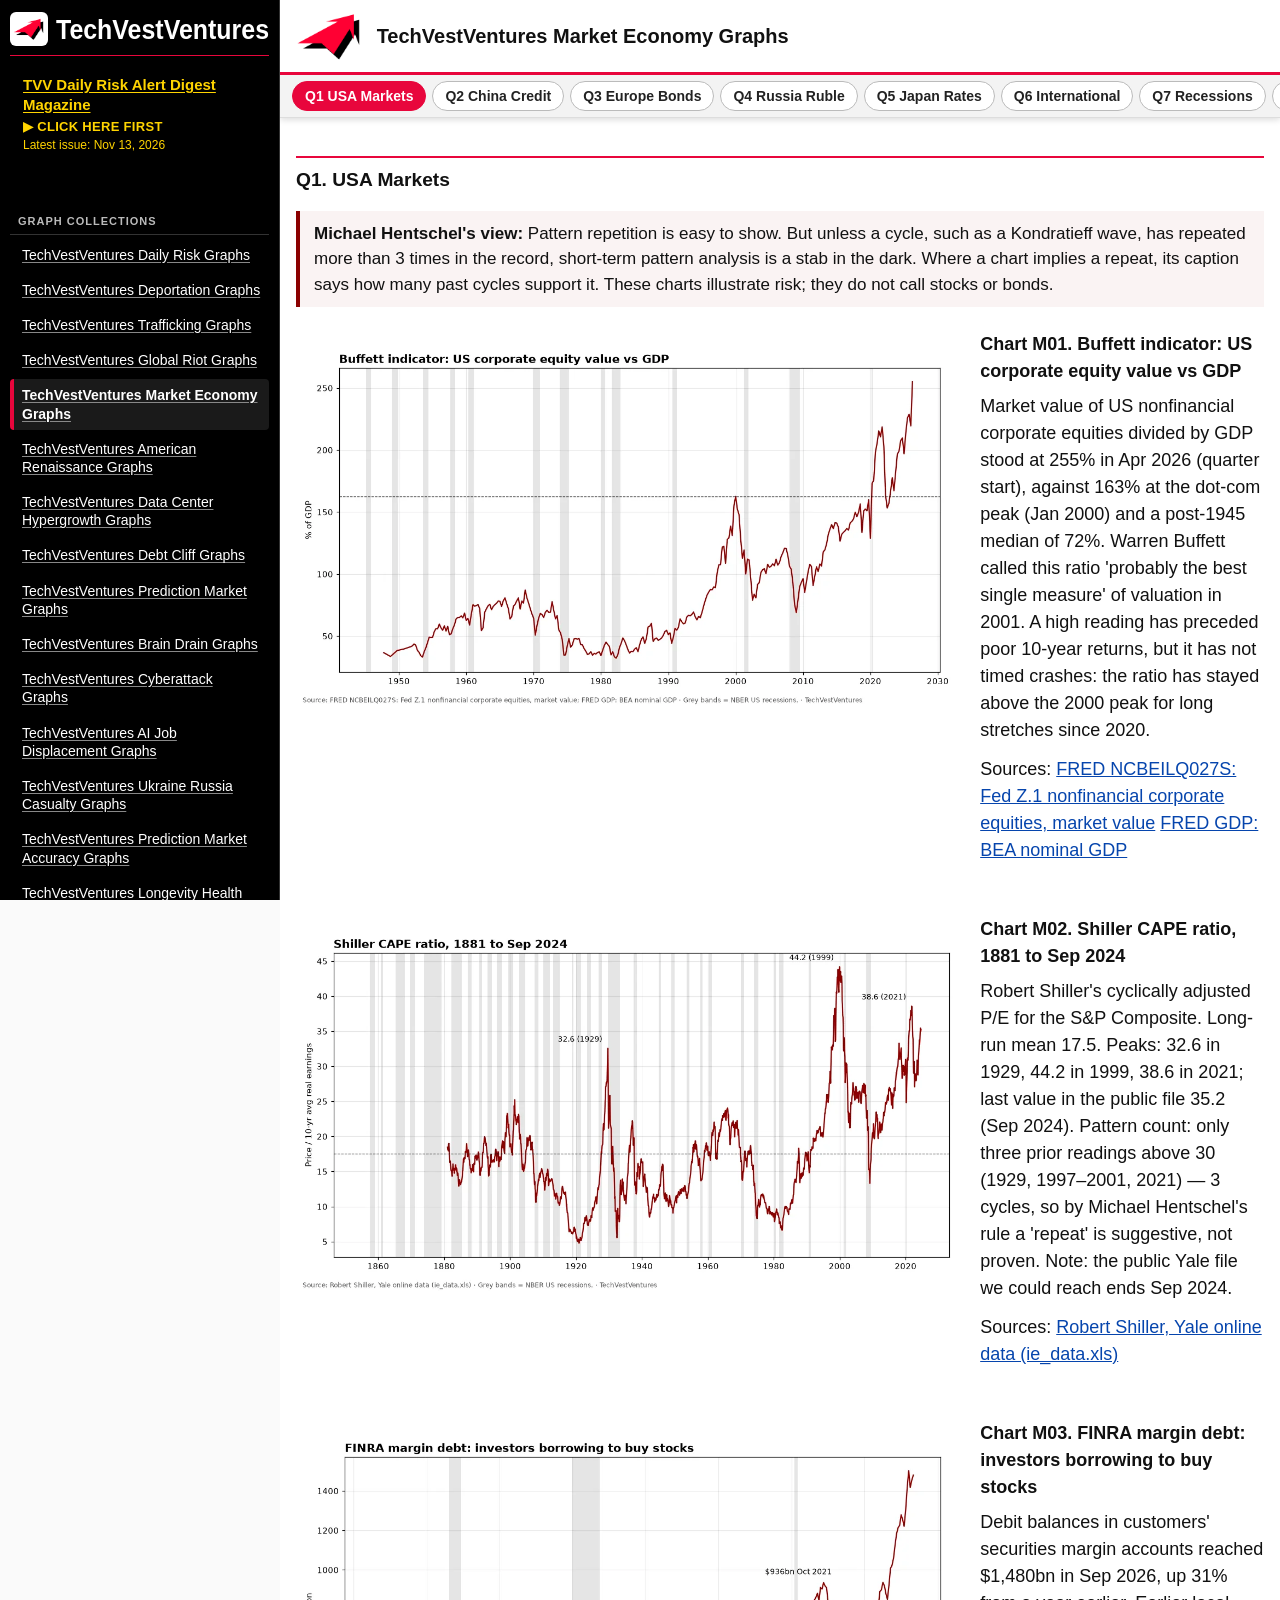
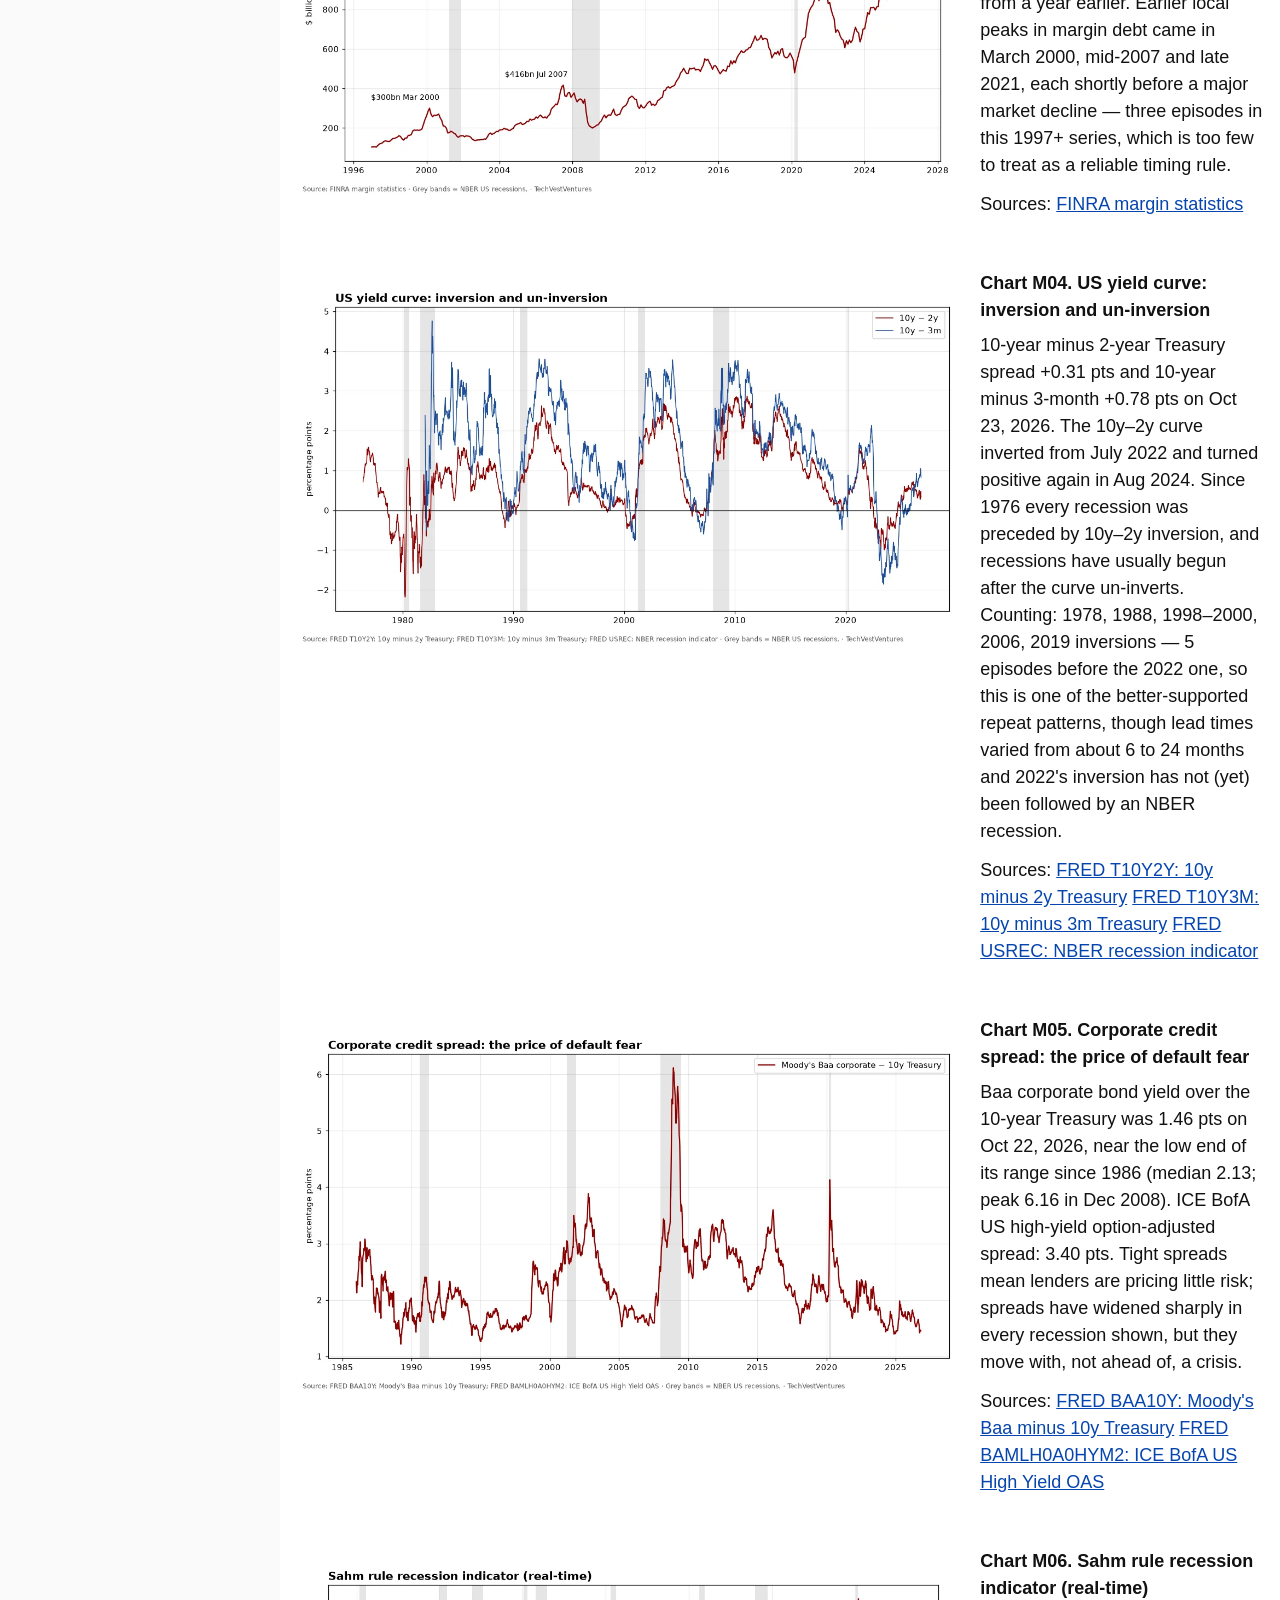
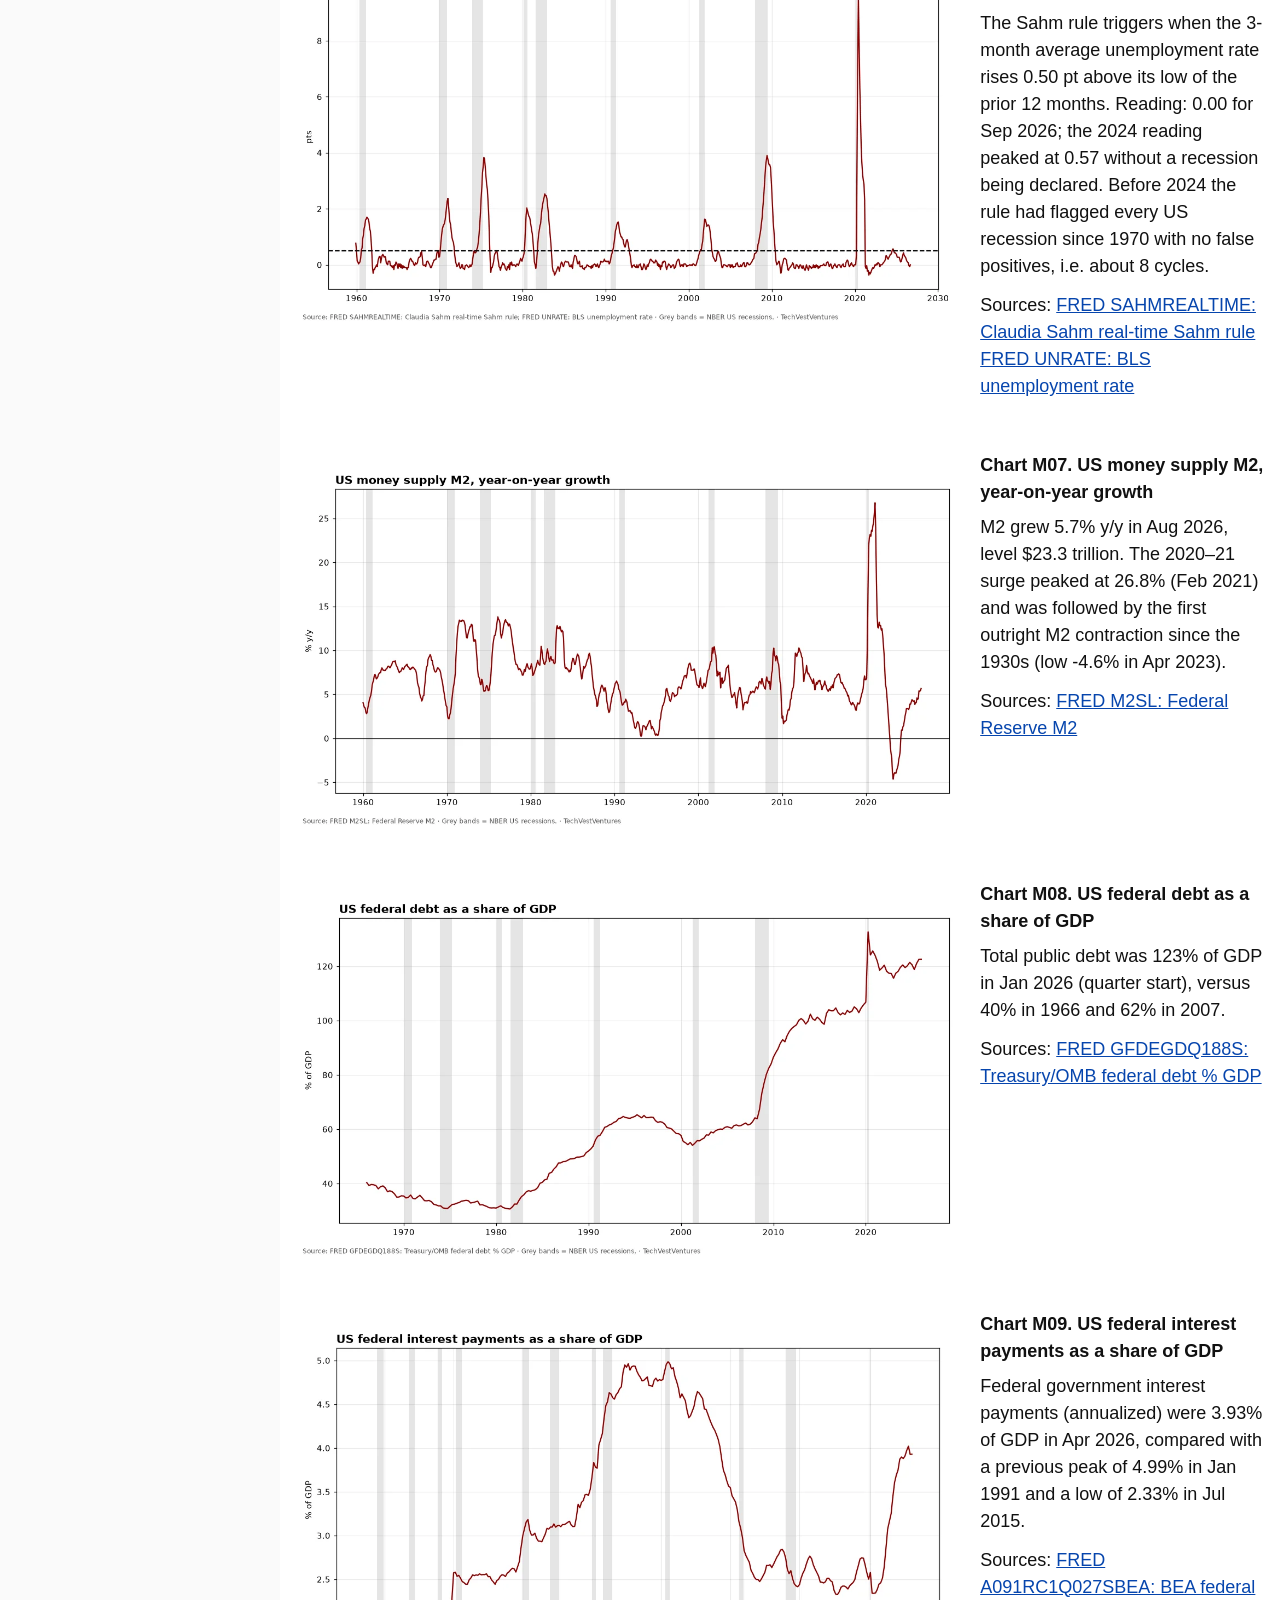
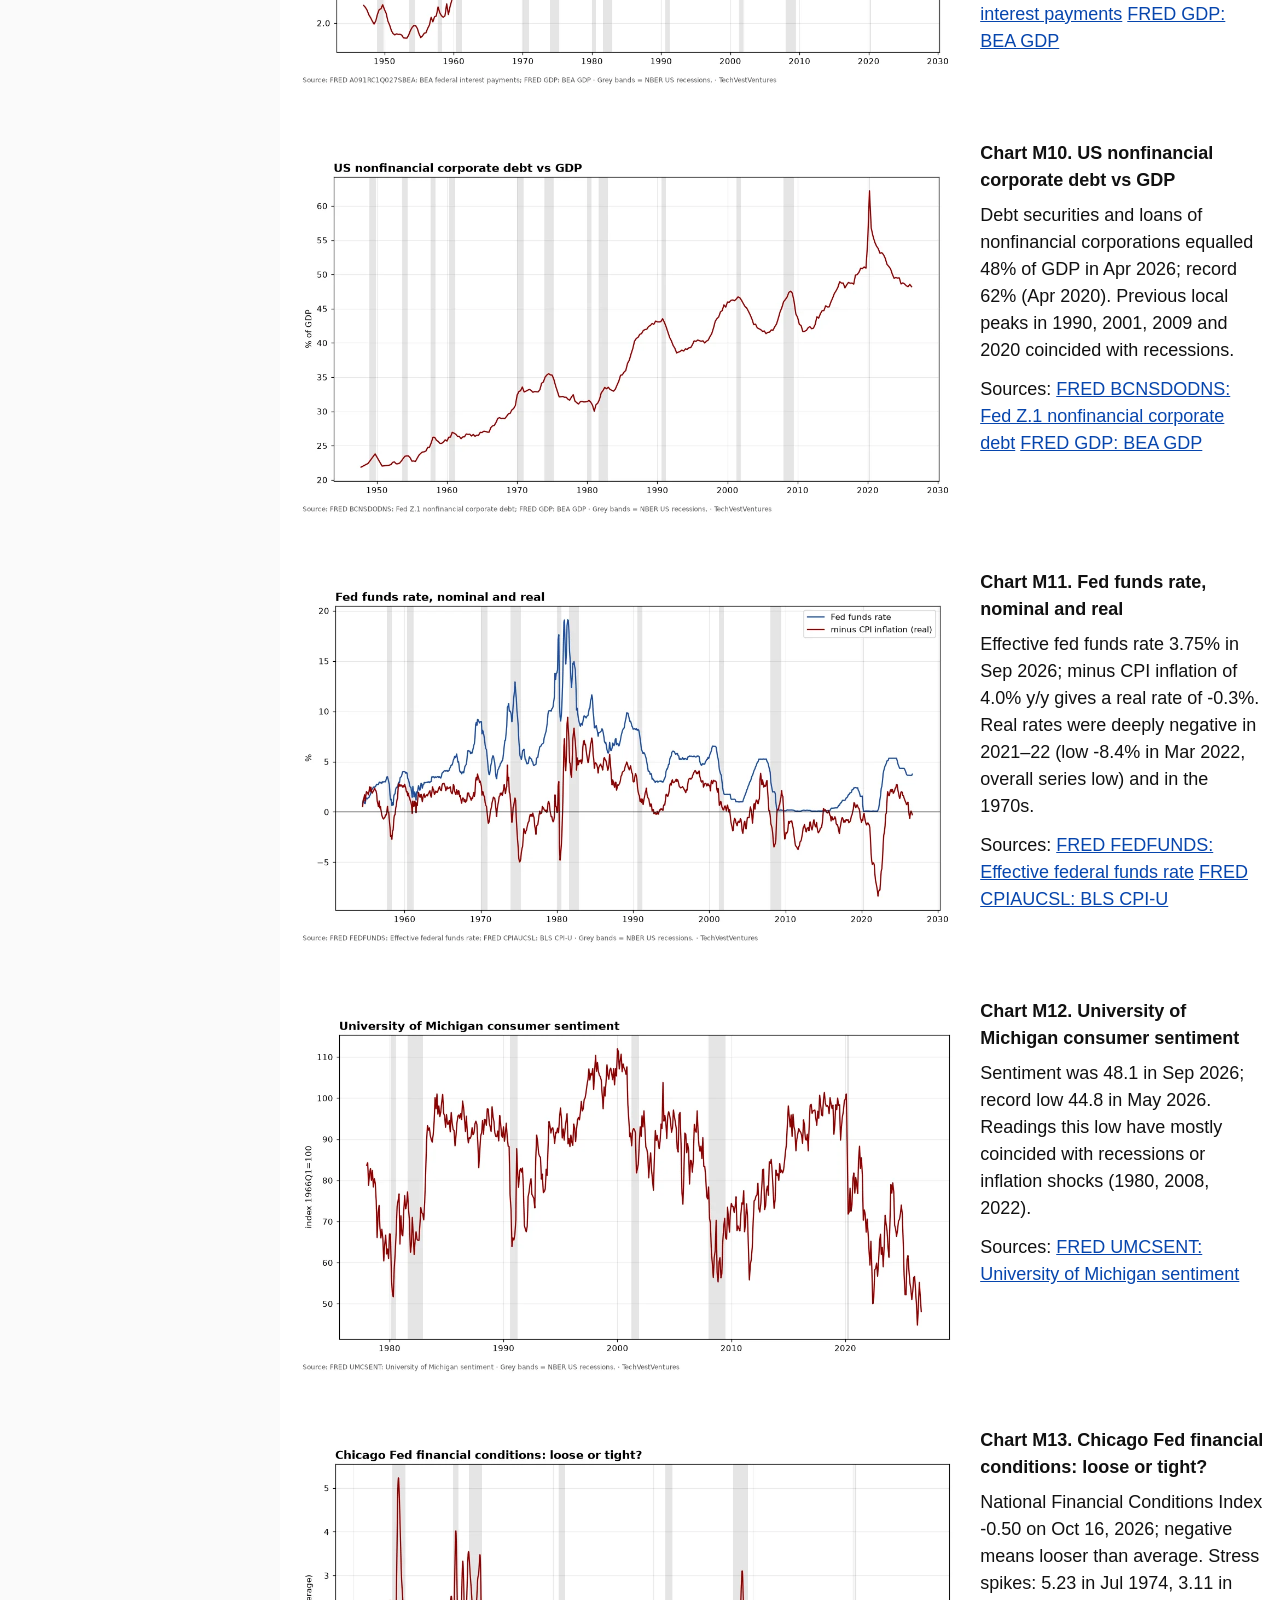
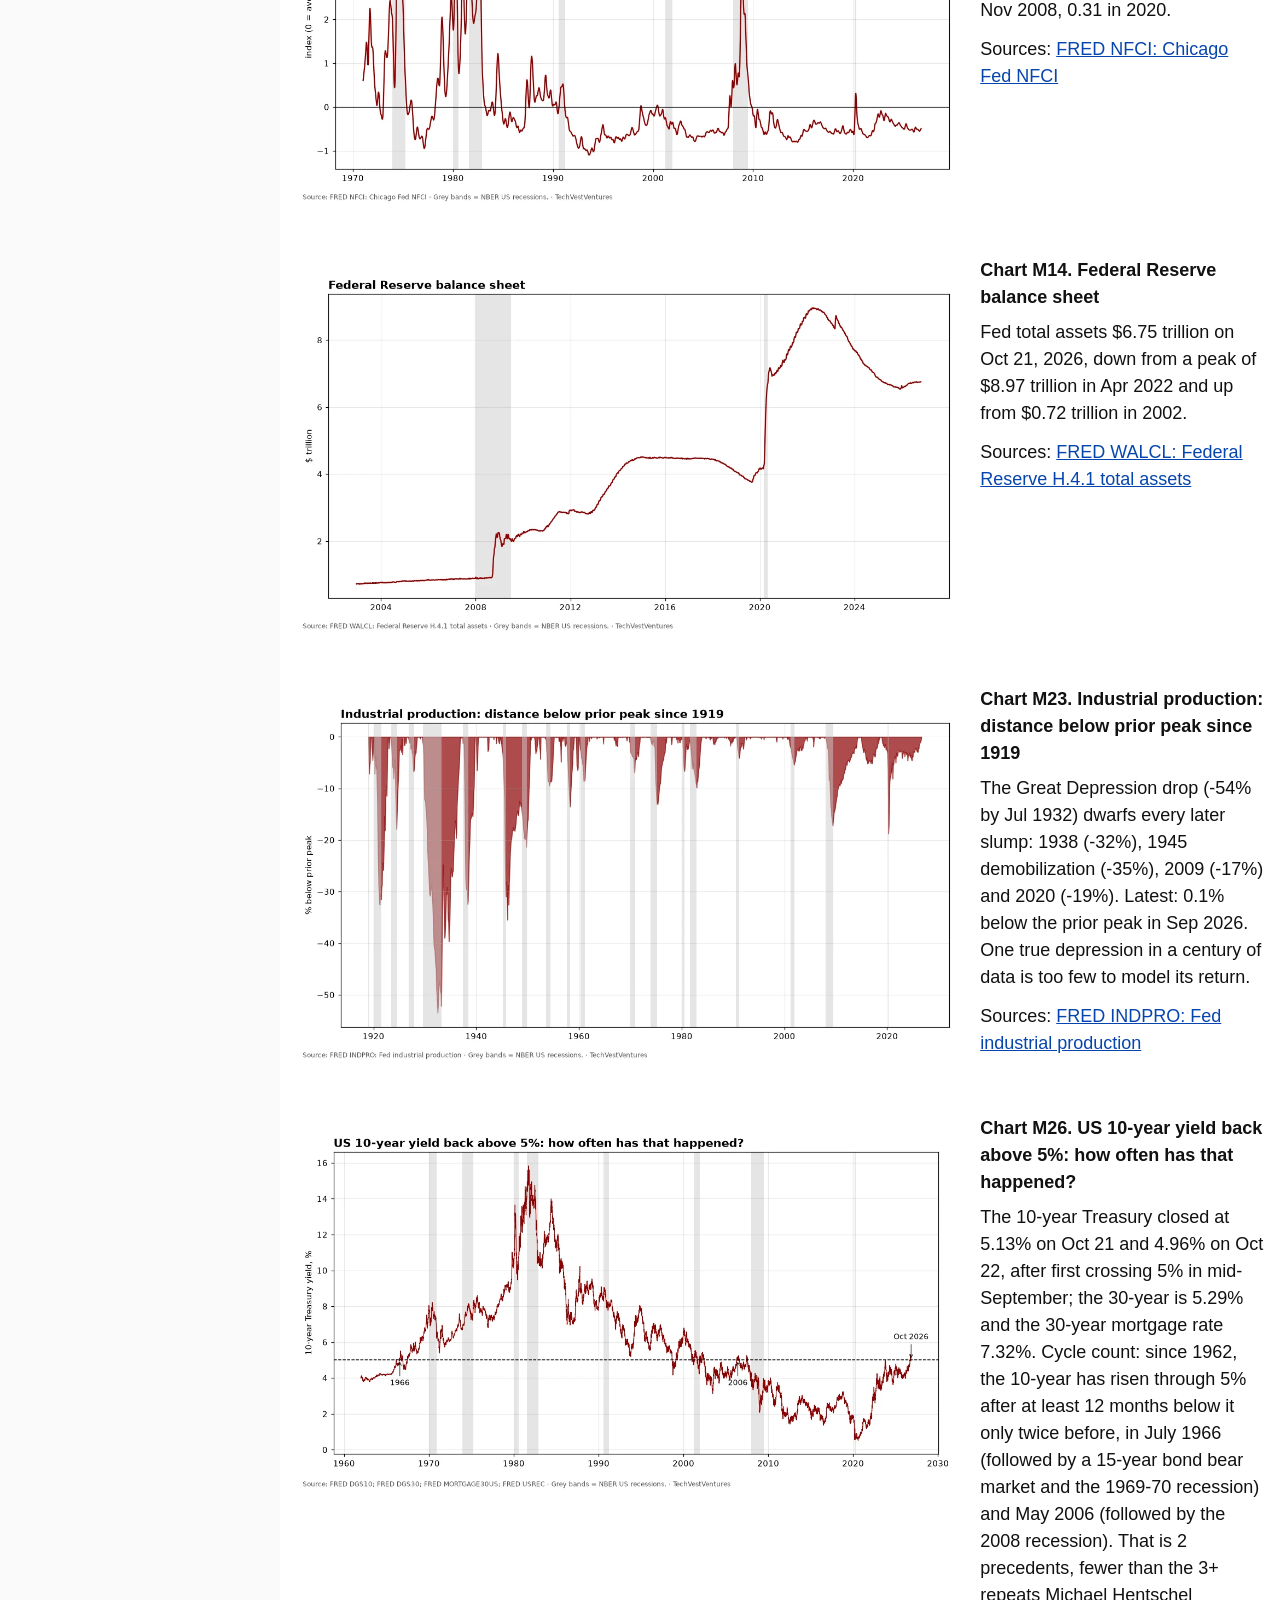
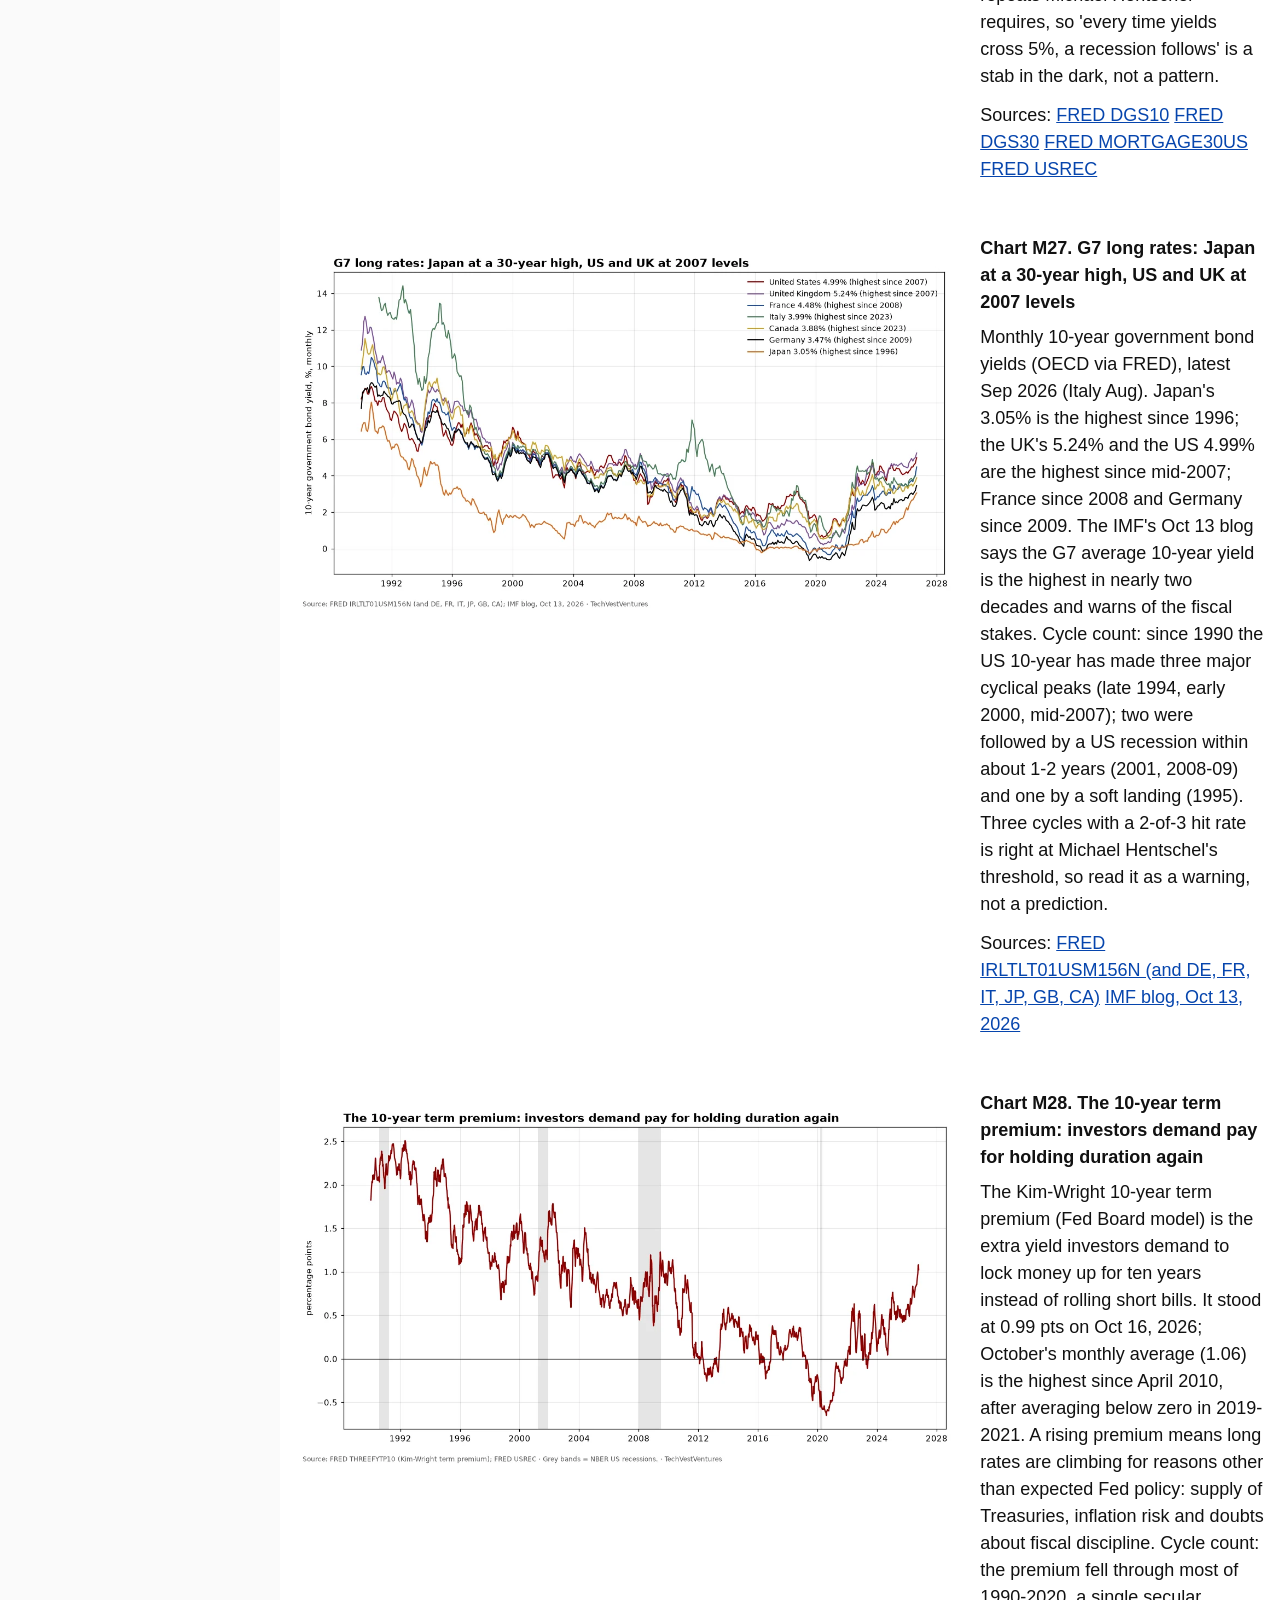
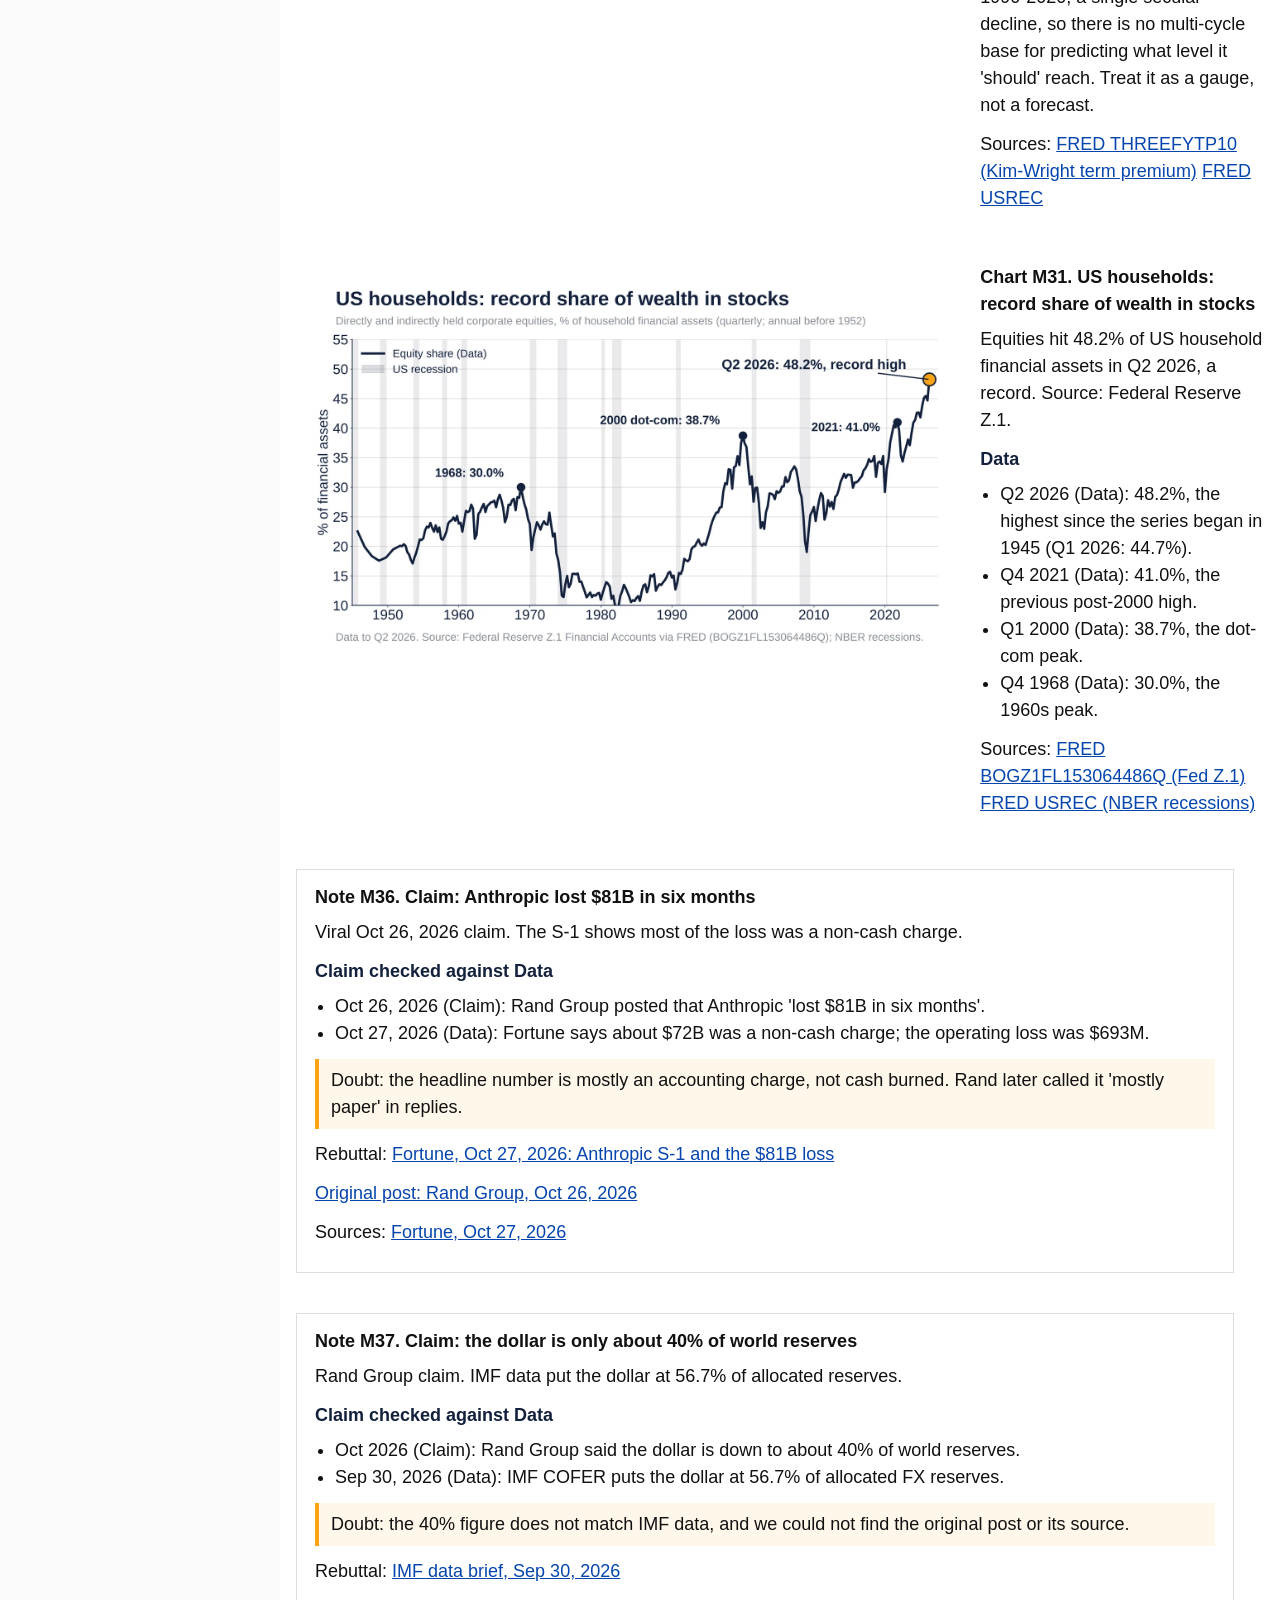
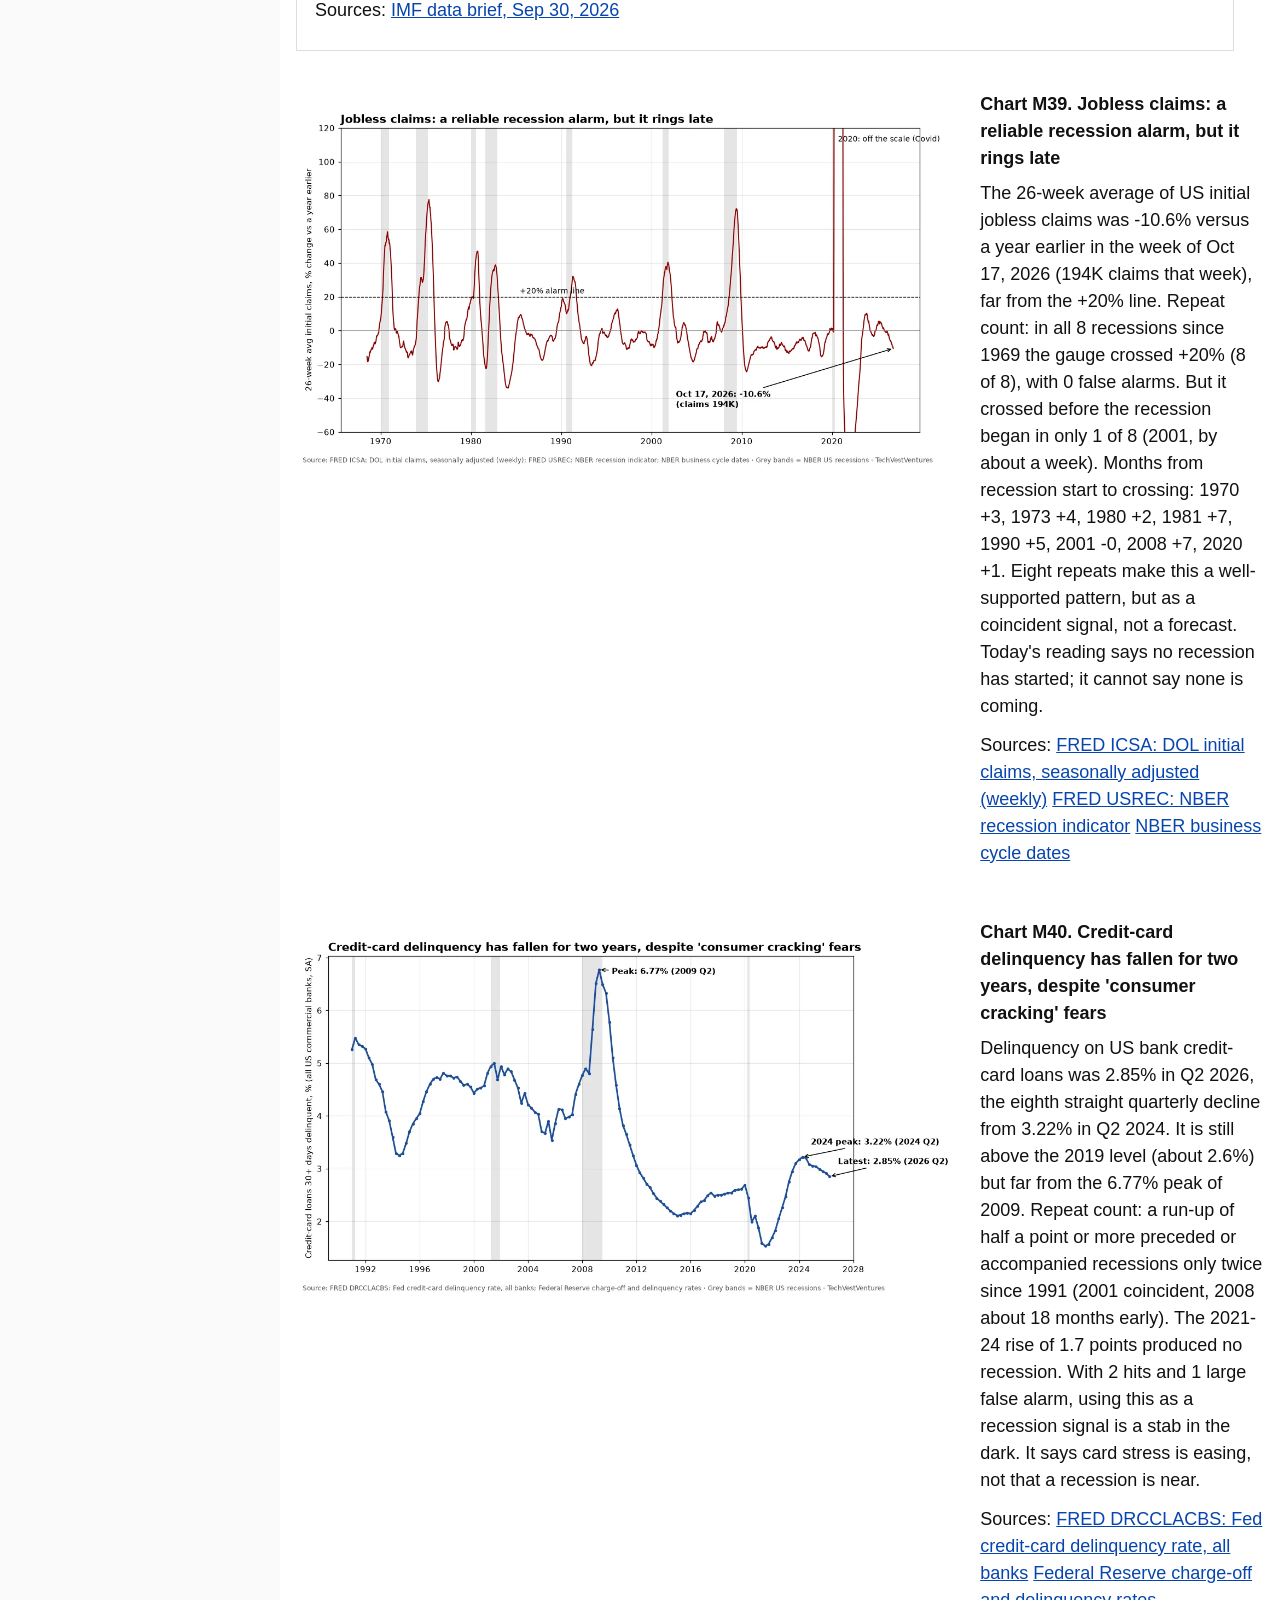
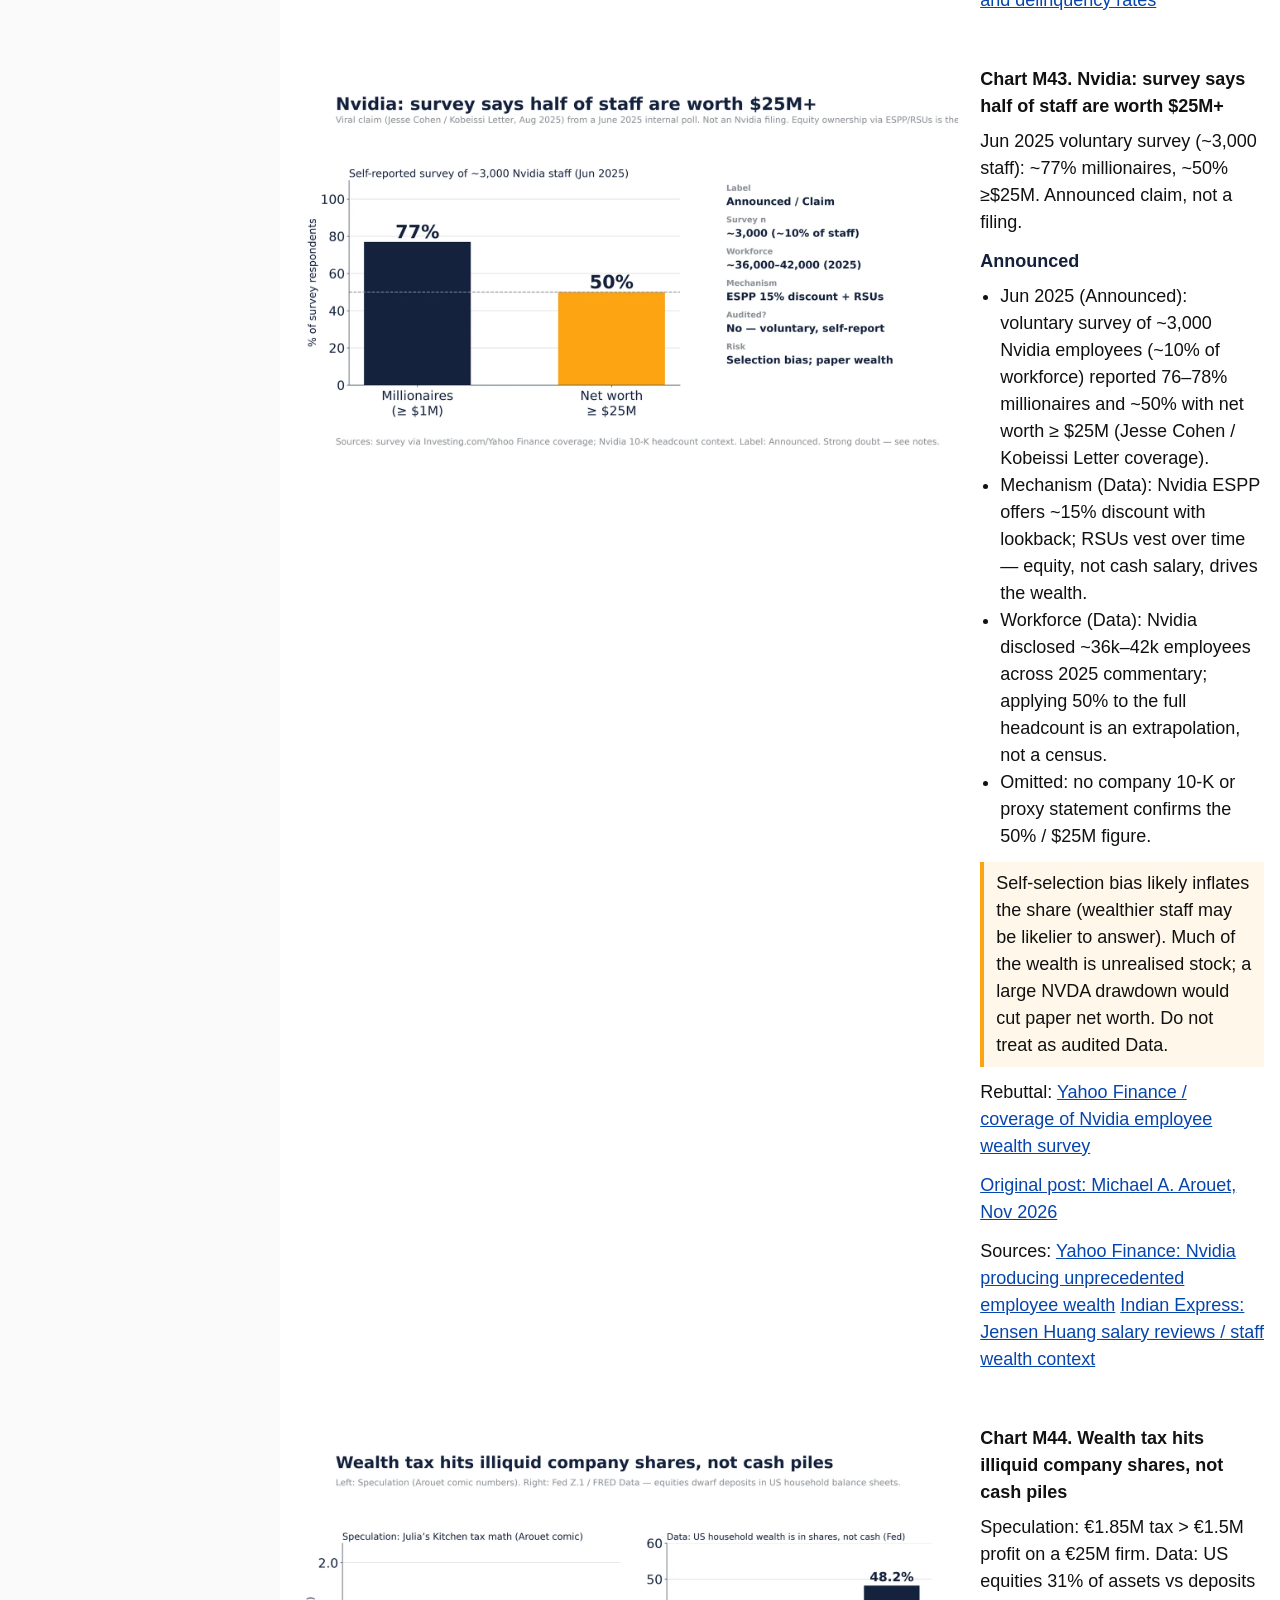
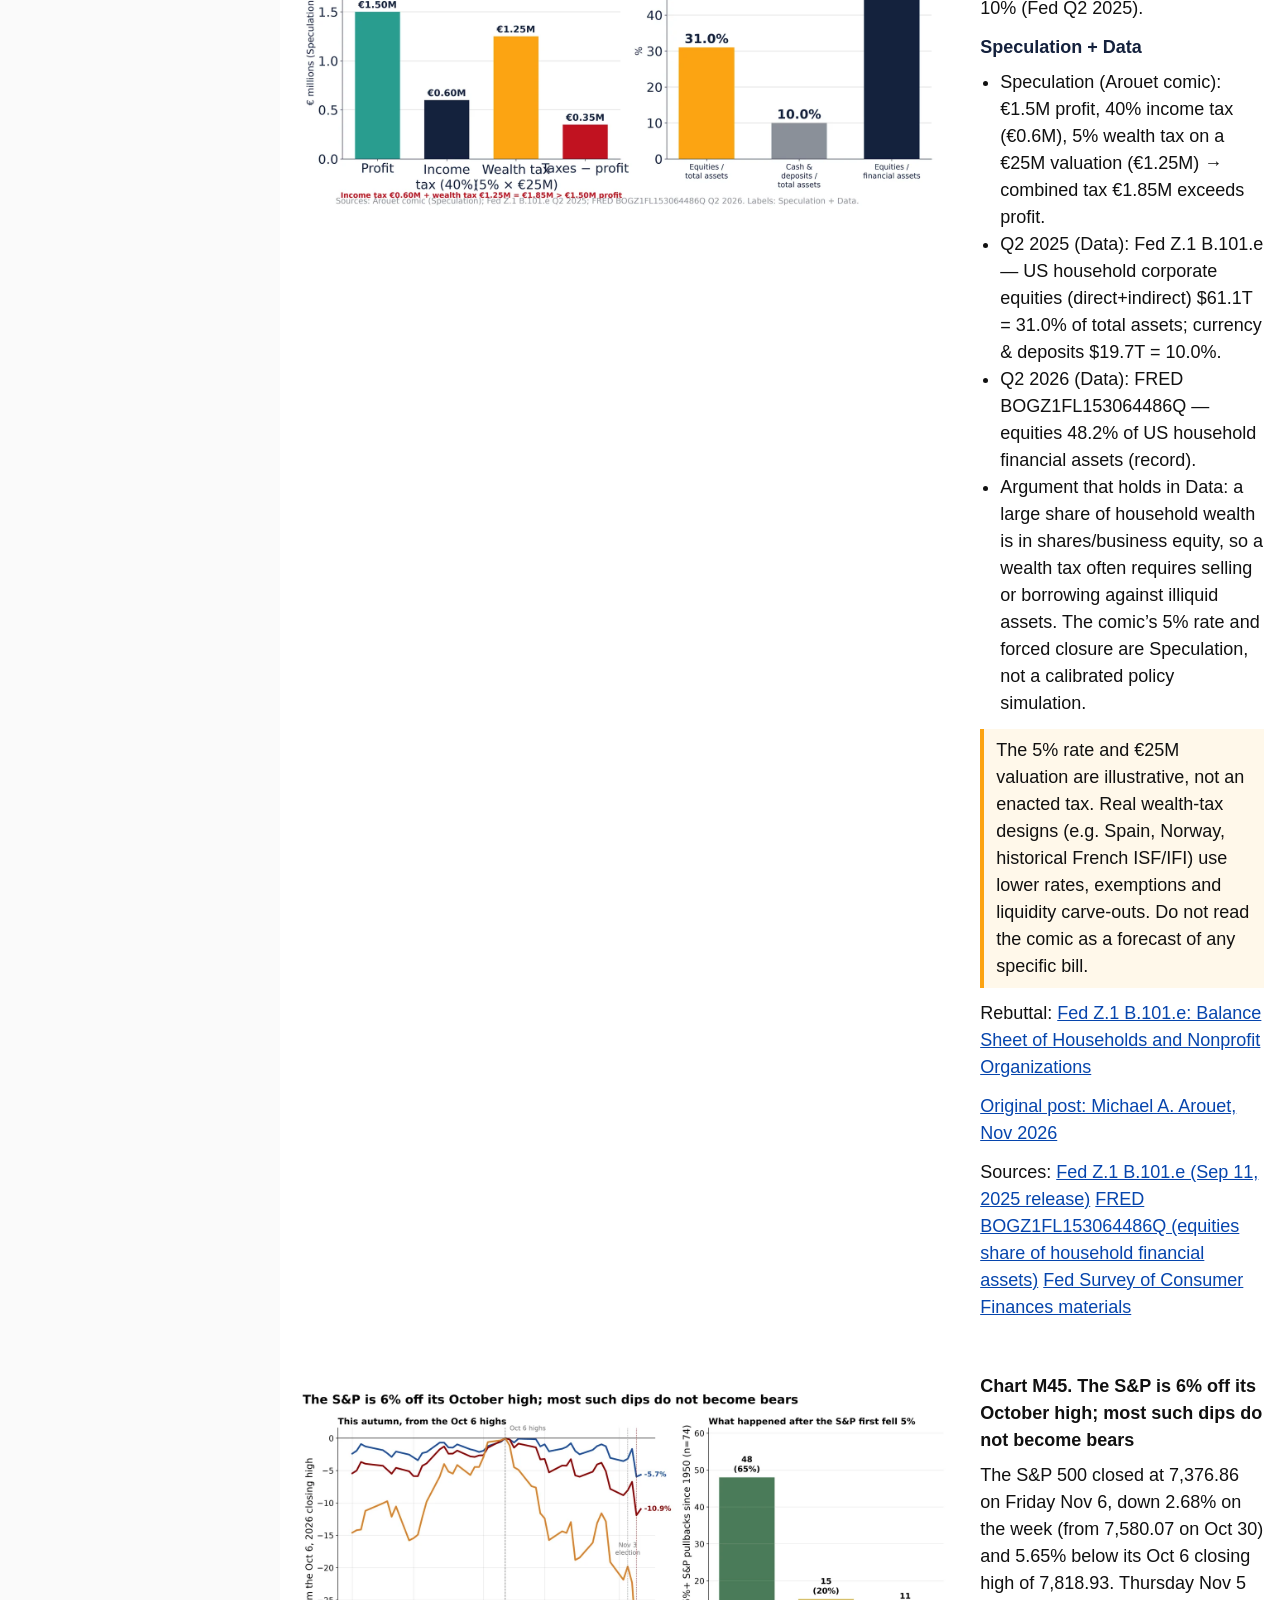
==== commit 0db4f003: "Sidebar: add Longevity Watcher Digest button" ====
--- a/index.html
+++ b/index.html
@@ -1,4 +1,4 @@
-<!doctype html><html lang="en"><head><meta charset="utf-8"><meta name="viewport" content="width=device-width,initial-scale=1"><title>TechVestVentures Market Economy Graphs</title><link rel="stylesheet" href="assets/style.css"></head><body><nav id="tvvnav" aria-label="TechVestVentures sites"><details open><summary><span class="mark"><img src="[data-uri]" alt="TechVest logo"></span><svg class="word" viewBox="0 0 214 32" preserveAspectRatio="xMinYMid meet" role="img" aria-label="TechVestVentures"><text x="0" y="26" textLength="214" lengthAdjust="spacingAndGlyphs" font-family="Arial,Helvetica,sans-serif" font-weight="700" font-size="28" fill="#fff">TechVestVentures</text></svg></summary><a class="mag" href="https://atlantean2.github.io/tvv-daily-risk-alert-digest/"><span class="t">TVV Daily Risk Alert Digest Magazine</span><span class="cta">&#9654; click here first</span><span class="sub">Latest issue: Nov 13, 2026</span></a><div class="sp2" aria-hidden="true"></div><div class="grp">Graph Collections</div><a href="https://atlantean2.github.io/tvv-daily-risk-graphs/">TechVestVentures Daily Risk Graphs</a><a href="https://atlantean2.github.io/tvv-deportation-graphs/">TechVestVentures Deportation Graphs</a><a href="https://atlantean2.github.io/tvv-trafficking-graphs/">TechVestVentures Trafficking Graphs</a><a href="https://atlantean2.github.io/tvv-global-riot-graphs/">TechVestVentures Global Riot Graphs</a><a class="cur" href="https://atlantean2.github.io/tvv-market-economy-graphs/" aria-current="page">TechVestVentures Market Economy Graphs</a><a href="https://atlantean2.github.io/tvv-american-renaissance-graphs/">TechVestVentures American Renaissance Graphs</a><a href="https://atlantean2.github.io/tvv-data-center-hypergrowth-graphs/">TechVestVentures Data Center Hypergrowth Graphs</a><a href="https://atlantean2.github.io/tvv-debt-cliff-graphs/">TechVestVentures Debt Cliff Graphs</a><a href="https://atlantean2.github.io/tvv-prediction-market-graphs/">TechVestVentures Prediction Market Graphs</a><a href="https://atlantean2.github.io/tvv-brain-drain-graphs/">TechVestVentures Brain Drain Graphs</a><a href="https://atlantean2.github.io/tvv-cyberattack-graphs/">TechVestVentures Cyberattack Graphs</a><a href="https://atlantean2.github.io/tvv-ai-job-displacement-graphs/">TechVestVentures AI Job Displacement Graphs</a><a href="https://atlantean2.github.io/tvv-ukraine-russia-casualty-graphs/">TechVestVentures Ukraine Russia Casualty Graphs</a><a href="https://atlantean2.github.io/tvv-prediction-market-accuracy-graphs/">TechVestVentures Prediction Market Accuracy Graphs</a><a href="https://atlantean2.github.io/tvv-longevity-health-graphs/">TechVestVentures Longevity Health Graphs</a><div class="sp5" aria-hidden="true"></div><div class="grp gold">Essays</div><a class="ess" href="https://atlantean2.github.io/tvv-daily-risk-alert-digest/essays/ai-job-displacement.html">AI Job Displacement</a><a class="ess" href="https://atlantean2.github.io/tvv-daily-risk-alert-digest/essays/prediction-markets.html">Prediction Markets</a><a class="ess" href="https://atlantean2.github.io/tvv-daily-risk-alert-digest/essays/ukraine-russia-casualty-claims.html">Ukraine vs Russia: Casualty Claims</a></details></nav><script>(function(){var d=document.querySelector('#tvvnav details');function f(){if(innerWidth>900)d.open=true}f();addEventListener('resize',f)})()</script><div id="top"><header><img src="assets/logo.png" alt="TVV logo"><h1>TechVestVentures Market Economy Graphs</h1></header><nav id="tabs" role="tablist" aria-label="Sections"><button role="tab" data-d="Q1" aria-selected="false">Q1 USA Markets</button><button role="tab" data-d="Q2" aria-selected="false">Q2 China Credit</button><button role="tab" data-d="Q3" aria-selected="false">Q3 Europe Bonds</button><button role="tab" data-d="Q4" aria-selected="false">Q4 Russia Ruble</button><button role="tab" data-d="Q5" aria-selected="false">Q5 Japan Rates</button><button role="tab" data-d="Q6" aria-selected="false">Q6 International</button><button role="tab" data-d="Q7" aria-selected="false">Q7 Recessions</button><button role="tab" data-d="Q8" aria-selected="false">Q8 Depressions</button><button role="tab" data-d="Q9" aria-selected="false">Q9 Boom Peaks</button><button role="tab" data-d="Q10" aria-selected="false">Q10 Bubble Watch</button><button role="tab" data-d="Q11" aria-selected="false">Q11 Debt Burdens</button><button role="tab" data-d="Q12" aria-selected="false">Q12 Cycle Counts</button><button role="tab" data-d="sources" aria-selected="false">Sources</button></nav></div><main id="content"></main><script>const tabs=[...document.querySelectorAll('#tabs button')],m=document.getElementById('content'),ds=tabs.map(t=>t.dataset.d);
+<!doctype html><html lang="en"><head><meta charset="utf-8"><meta name="viewport" content="width=device-width,initial-scale=1"><title>TechVestVentures Market Economy Graphs</title><link rel="icon" href="assets/favicon.svg" type="image/svg+xml"><link rel="icon" href="assets/favicon-32.png" sizes="32x32" type="image/png"><link rel="apple-touch-icon" href="assets/apple-touch-icon.png"><link rel="stylesheet" href="assets/style.css"></head><body><style id="tvvnav-lwd">#tvvnav .grp.teal{color:#2ee6c0;border-bottom-color:#0f5c4d}#tvvnav a.lwd{display:block;border:1px solid #2ee6c0;border-left:4px solid #2ee6c0;background:#04201a;color:#2ee6c0;font-weight:700;font-size:15px;text-decoration:none;padding:9px 9px 8px;margin:3px 0}#tvvnav a.lwd:hover,#tvvnav a.lwd:focus{background:#0a3a30}#tvvnav a.lwd .t{text-decoration:underline;text-underline-offset:2px}#tvvnav a.lwd .cta{display:block;margin-top:5px;font-size:13px;text-transform:uppercase;letter-spacing:.3px}#tvvnav a.lwd .sub{display:block;font-size:12px;font-weight:400;margin-top:2px;color:#9ff0de}#tvvnav a.lwd.cur{background:#2ee6c0;color:#000;border-left-color:#e8063c}#tvvnav a.lwd.cur .sub{color:#000}</style><nav id="tvvnav" aria-label="TechVestVentures sites"><details open><summary><span class="mark"><img src="[data-uri]" alt="TechVest logo"></span><svg class="word" viewBox="0 0 214 32" preserveAspectRatio="xMinYMid meet" role="img" aria-label="TechVestVentures"><text x="0" y="26" textLength="214" lengthAdjust="spacingAndGlyphs" font-family="Arial,Helvetica,sans-serif" font-weight="700" font-size="28" fill="#fff">TechVestVentures</text></svg></summary><a class="mag" href="https://atlantean2.github.io/tvv-daily-risk-alert-digest/"><span class="t">TVV Daily Risk Alert Digest Magazine</span><span class="cta">&#9654; click here first</span><span class="sub">Latest issue: Nov 13, 2026</span></a><div class="sp2" aria-hidden="true"></div><div class="grp">Graph Collections</div><a href="https://atlantean2.github.io/tvv-daily-risk-graphs/">TechVestVentures Daily Risk Graphs</a><a href="https://atlantean2.github.io/tvv-deportation-graphs/">TechVestVentures Deportation Graphs</a><a href="https://atlantean2.github.io/tvv-trafficking-graphs/">TechVestVentures Trafficking Graphs</a><a href="https://atlantean2.github.io/tvv-global-riot-graphs/">TechVestVentures Global Riot Graphs</a><a class="cur" href="https://atlantean2.github.io/tvv-market-economy-graphs/" aria-current="page">TechVestVentures Market Economy Graphs</a><a href="https://atlantean2.github.io/tvv-american-renaissance-graphs/">TechVestVentures American Renaissance Graphs</a><a href="https://atlantean2.github.io/tvv-data-center-hypergrowth-graphs/">TechVestVentures Data Center Hypergrowth Graphs</a><a href="https://atlantean2.github.io/tvv-debt-cliff-graphs/">TechVestVentures Debt Cliff Graphs</a><a href="https://atlantean2.github.io/tvv-prediction-market-graphs/">TechVestVentures Prediction Market Graphs</a><a href="https://atlantean2.github.io/tvv-brain-drain-graphs/">TechVestVentures Brain Drain Graphs</a><a href="https://atlantean2.github.io/tvv-cyberattack-graphs/">TechVestVentures Cyberattack Graphs</a><a href="https://atlantean2.github.io/tvv-ai-job-displacement-graphs/">TechVestVentures AI Job Displacement Graphs</a><a href="https://atlantean2.github.io/tvv-ukraine-russia-casualty-graphs/">TechVestVentures Ukraine Russia Casualty Graphs</a><a href="https://atlantean2.github.io/tvv-prediction-market-accuracy-graphs/">TechVestVentures Prediction Market Accuracy Graphs</a><a href="https://atlantean2.github.io/tvv-longevity-health-graphs/">TechVestVentures Longevity Health Graphs</a><div class="sp5" aria-hidden="true"></div><div class="grp gold">Essays</div><a class="ess" href="https://atlantean2.github.io/tvv-daily-risk-alert-digest/essays/ai-job-displacement.html">AI Job Displacement</a><a class="ess" href="https://atlantean2.github.io/tvv-daily-risk-alert-digest/essays/prediction-markets.html">Prediction Markets</a><a class="ess" href="https://atlantean2.github.io/tvv-daily-risk-alert-digest/essays/ukraine-russia-casualty-claims.html">Ukraine vs Russia: Casualty Claims</a><div class="sp5" aria-hidden="true"></div><div class="grp teal">Longevity Watcher</div><a class="lwd" href="https://atlantean2.github.io/tvv-longevity-watcher-digest/"><span class="t">Longevity Watcher Digest</span><span class="cta">&#9654; weekly digest</span><span class="sub">New issue every Friday</span></a></details></nav><script>(function(){var d=document.querySelector('#tvvnav details');function f(){if(innerWidth>900)d.open=true}f();addEventListener('resize',f)})()</script><div id="top"><header><img src="assets/logo.png" alt="TVV logo"><h1>TechVestVentures Market Economy Graphs</h1></header><nav id="tabs" role="tablist" aria-label="Sections"><button role="tab" data-d="Q1" aria-selected="false">Q1 USA Markets</button><button role="tab" data-d="Q2" aria-selected="false">Q2 China Credit</button><button role="tab" data-d="Q3" aria-selected="false">Q3 Europe Bonds</button><button role="tab" data-d="Q4" aria-selected="false">Q4 Russia Ruble</button><button role="tab" data-d="Q5" aria-selected="false">Q5 Japan Rates</button><button role="tab" data-d="Q6" aria-selected="false">Q6 International</button><button role="tab" data-d="Q7" aria-selected="false">Q7 Recessions</button><button role="tab" data-d="Q8" aria-selected="false">Q8 Depressions</button><button role="tab" data-d="Q9" aria-selected="false">Q9 Boom Peaks</button><button role="tab" data-d="Q10" aria-selected="false">Q10 Bubble Watch</button><button role="tab" data-d="Q11" aria-selected="false">Q11 Debt Burdens</button><button role="tab" data-d="Q12" aria-selected="false">Q12 Cycle Counts</button><button role="tab" data-d="sources" aria-selected="false">Sources</button></nav></div><main id="content"></main><script>const tabs=[...document.querySelectorAll('#tabs button')],m=document.getElementById('content'),ds=tabs.map(t=>t.dataset.d);
 async function show(d){if(!ds.includes(d))d=ds[0];tabs.forEach(t=>t.setAttribute('aria-selected',t.dataset.d==d));
 document.querySelector(`#tabs [data-d="${d}"]`).scrollIntoView({inline:'nearest',block:'nearest'});
 m.innerHTML='<p>Loading…</p>';try{const r=await fetch('issues/'+d+'.html',{cache:'no-cache'});const doc=new DOMParser().parseFromString(await r.text(),'text/html');
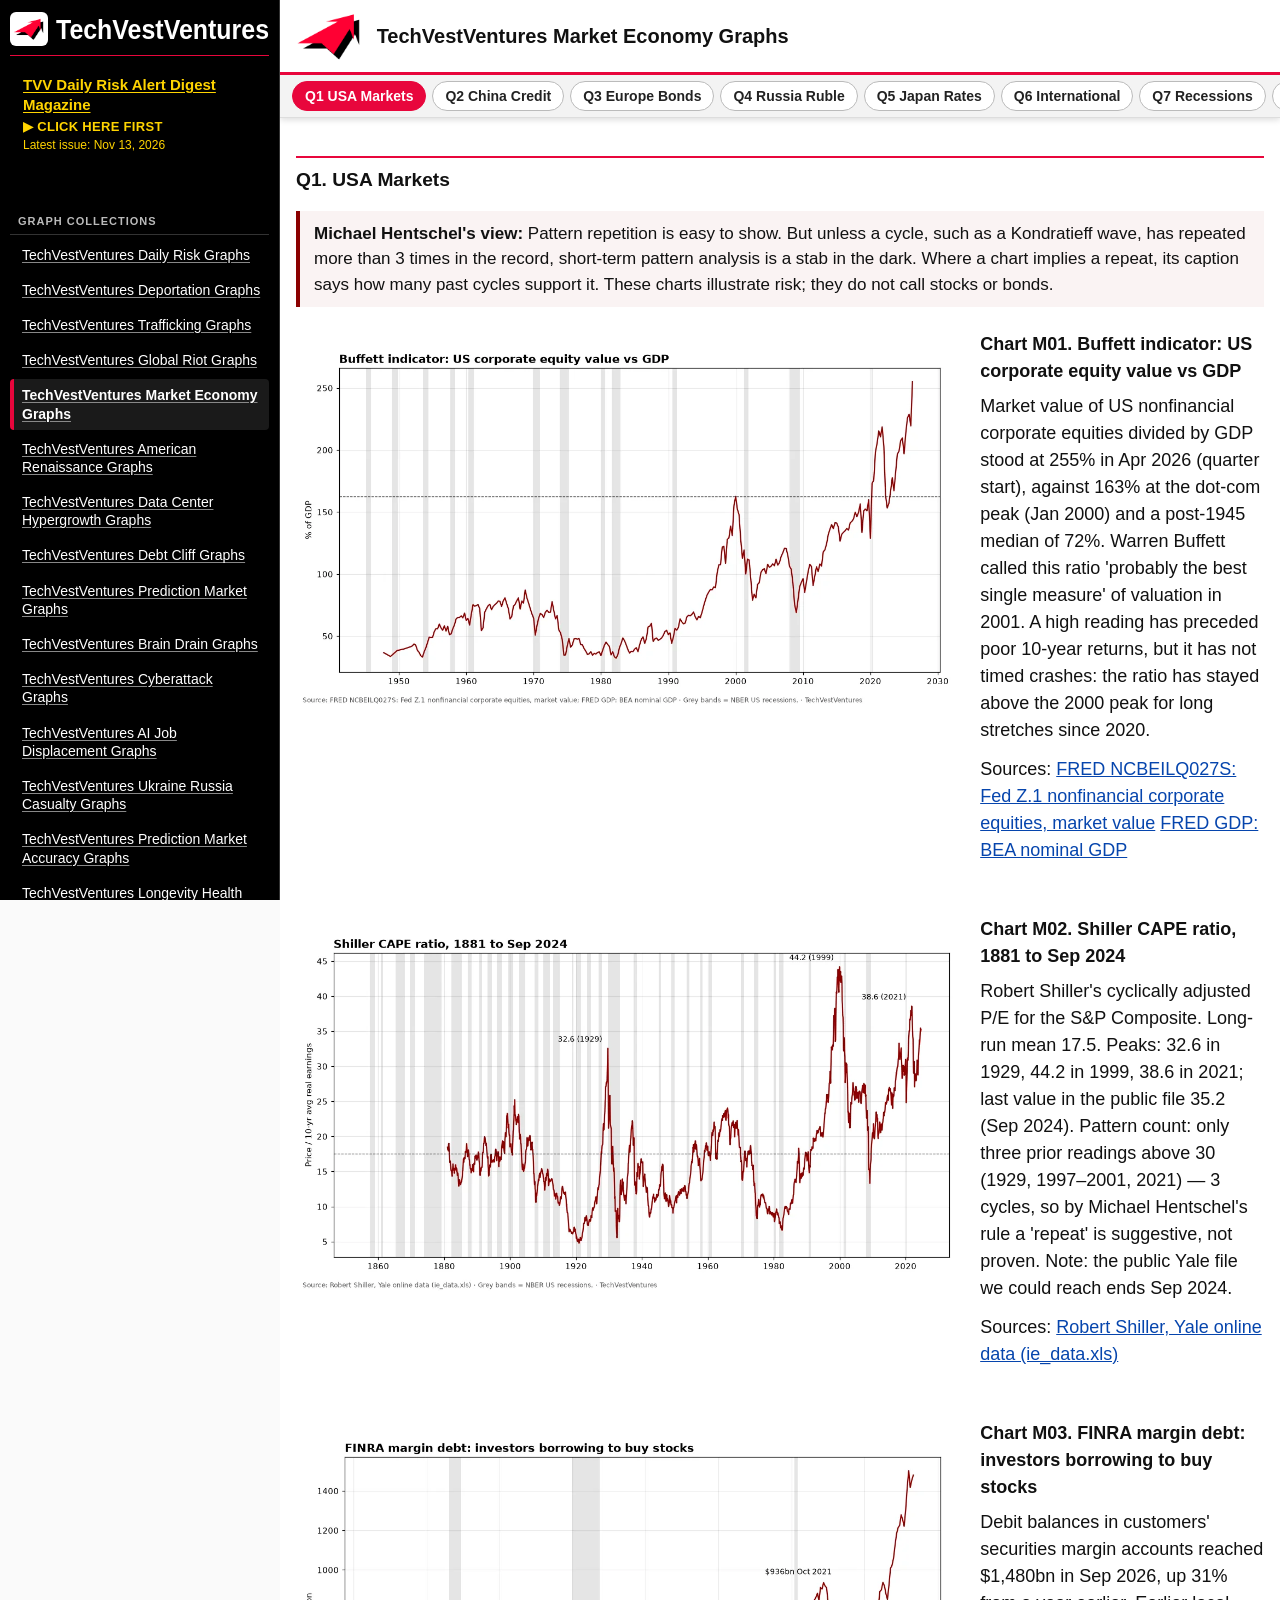
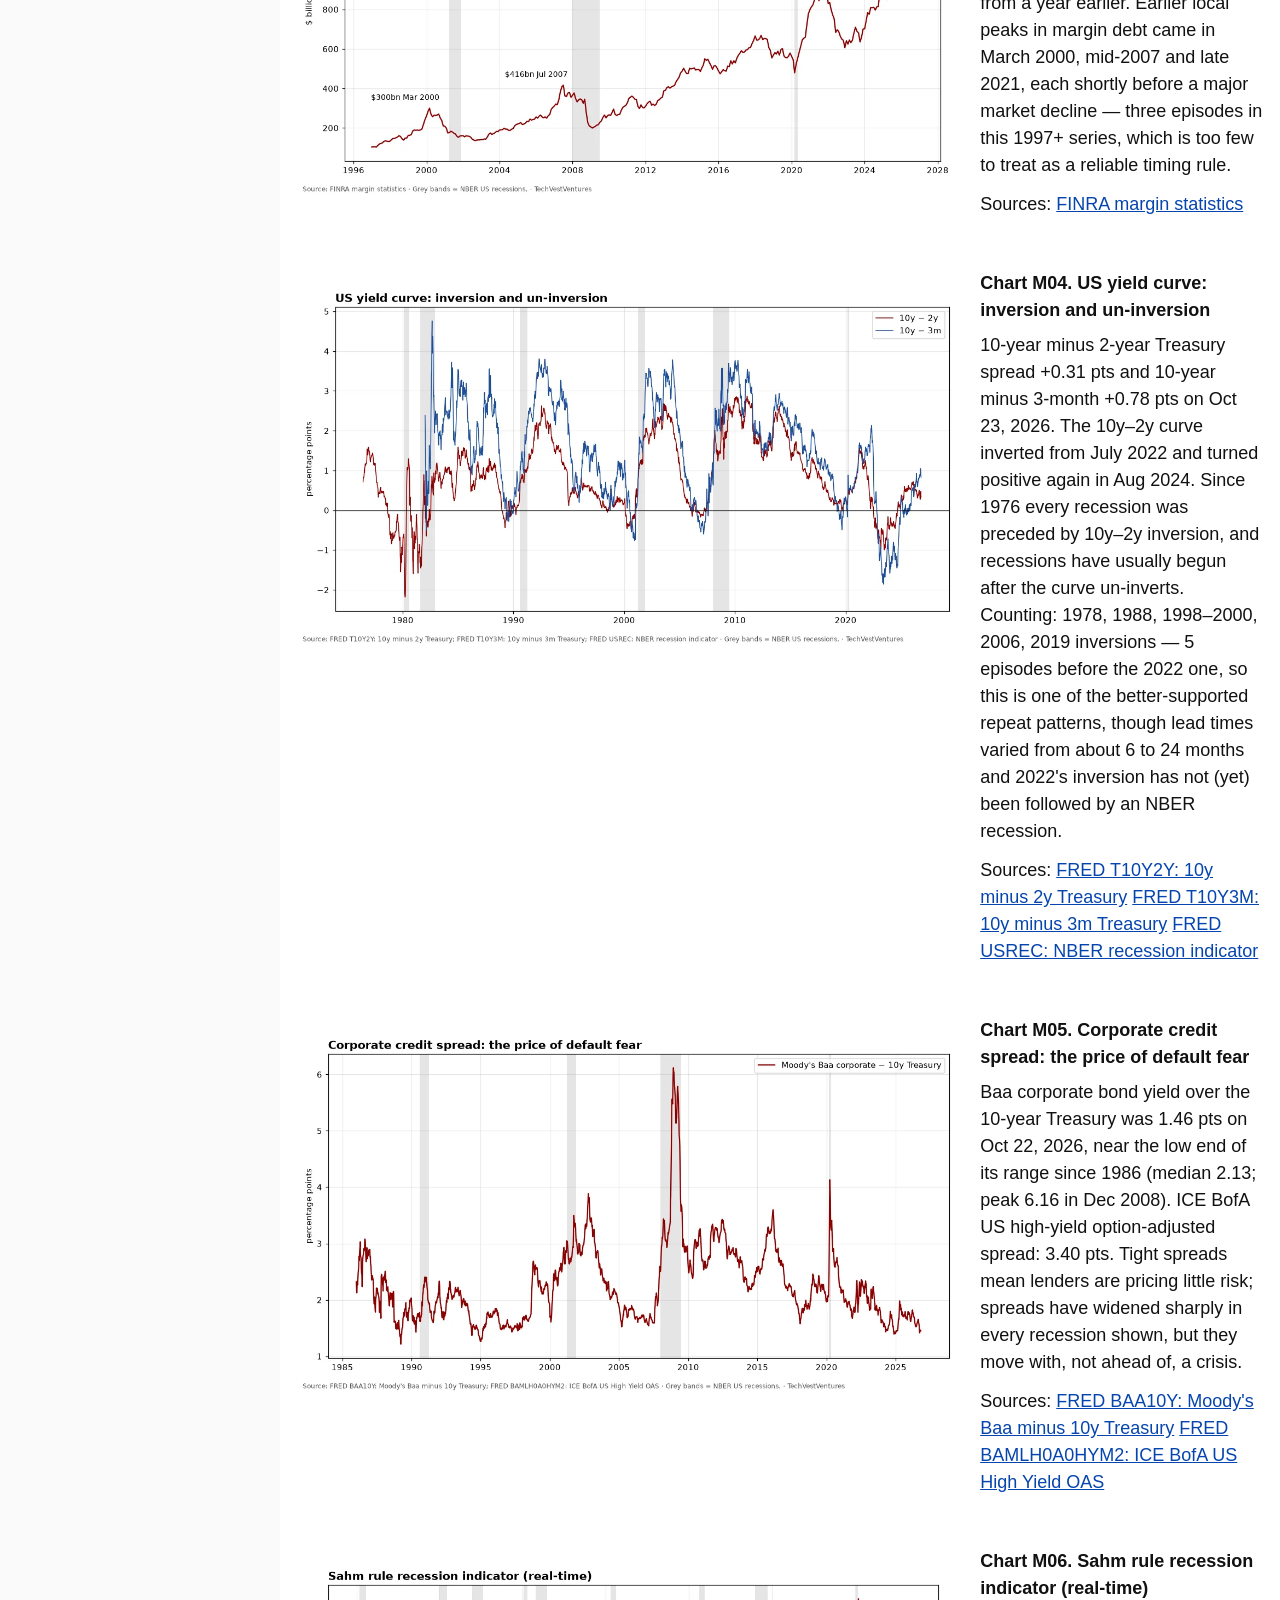
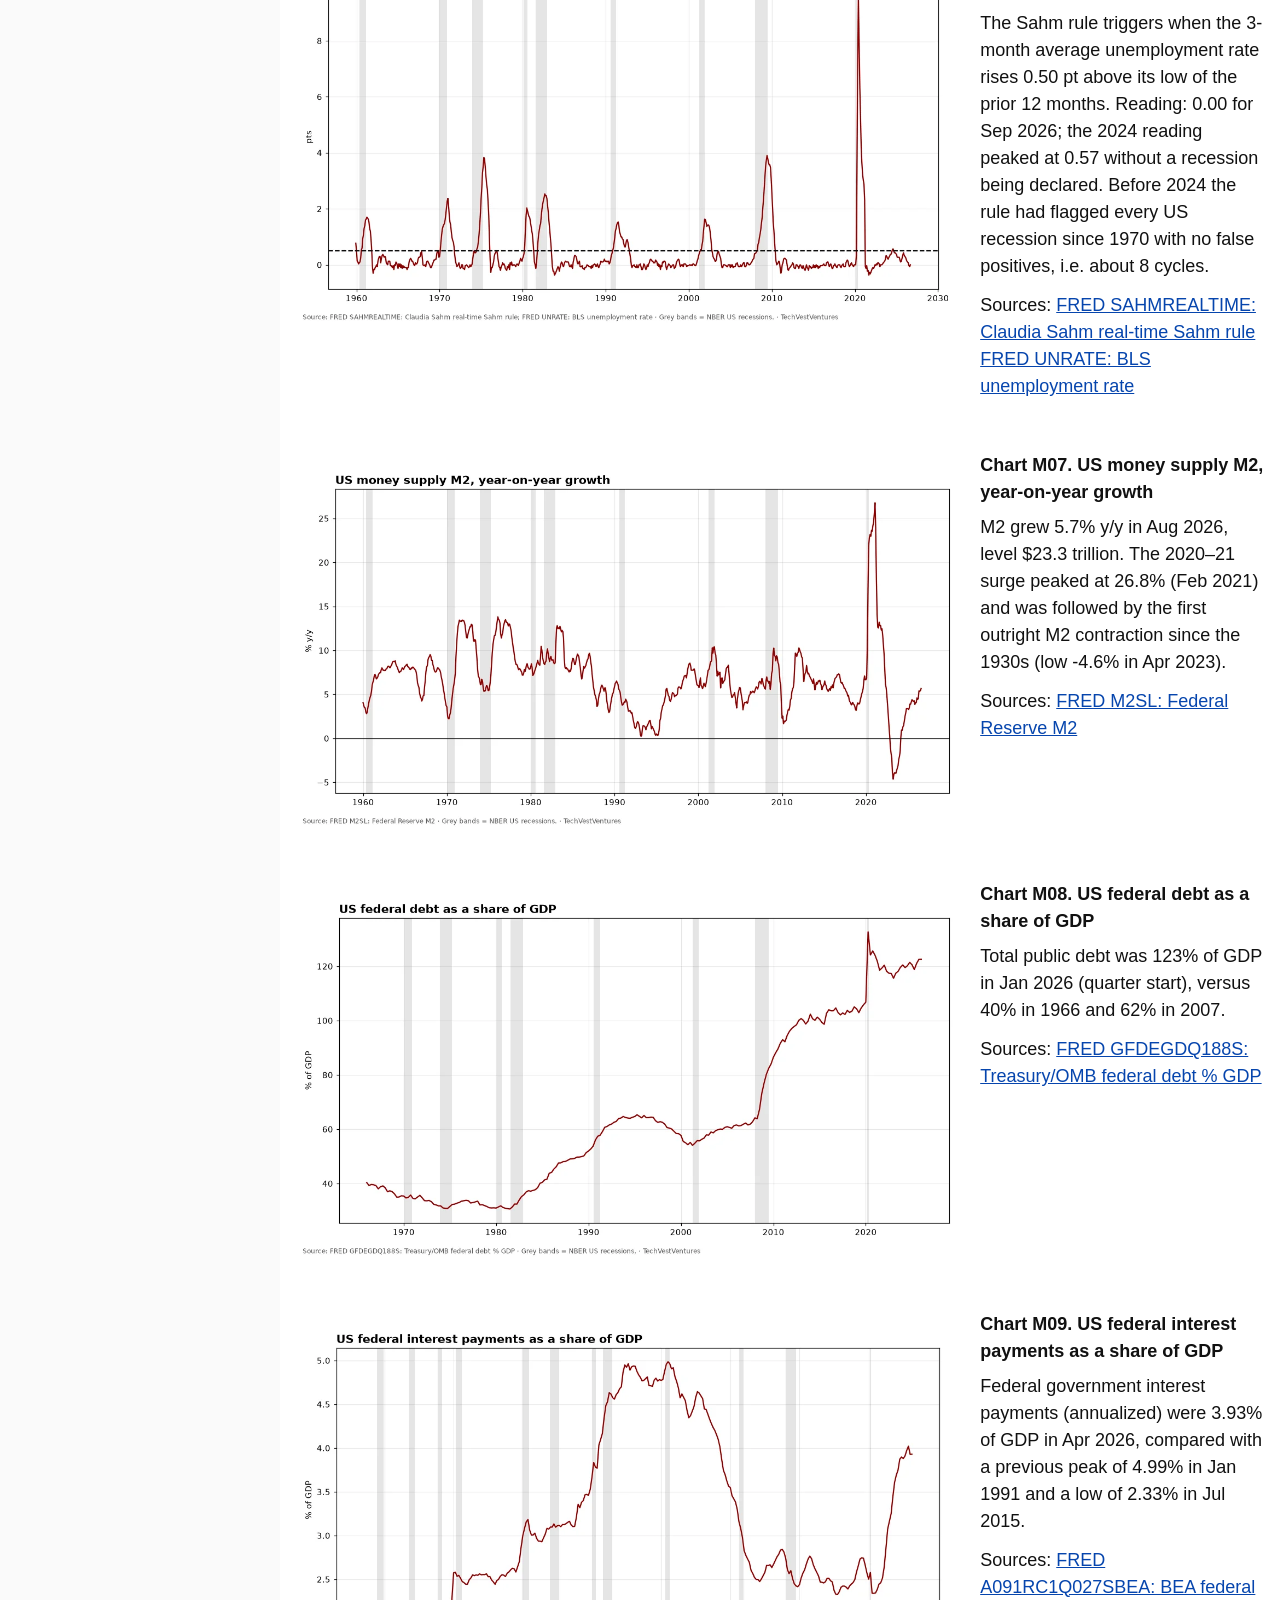
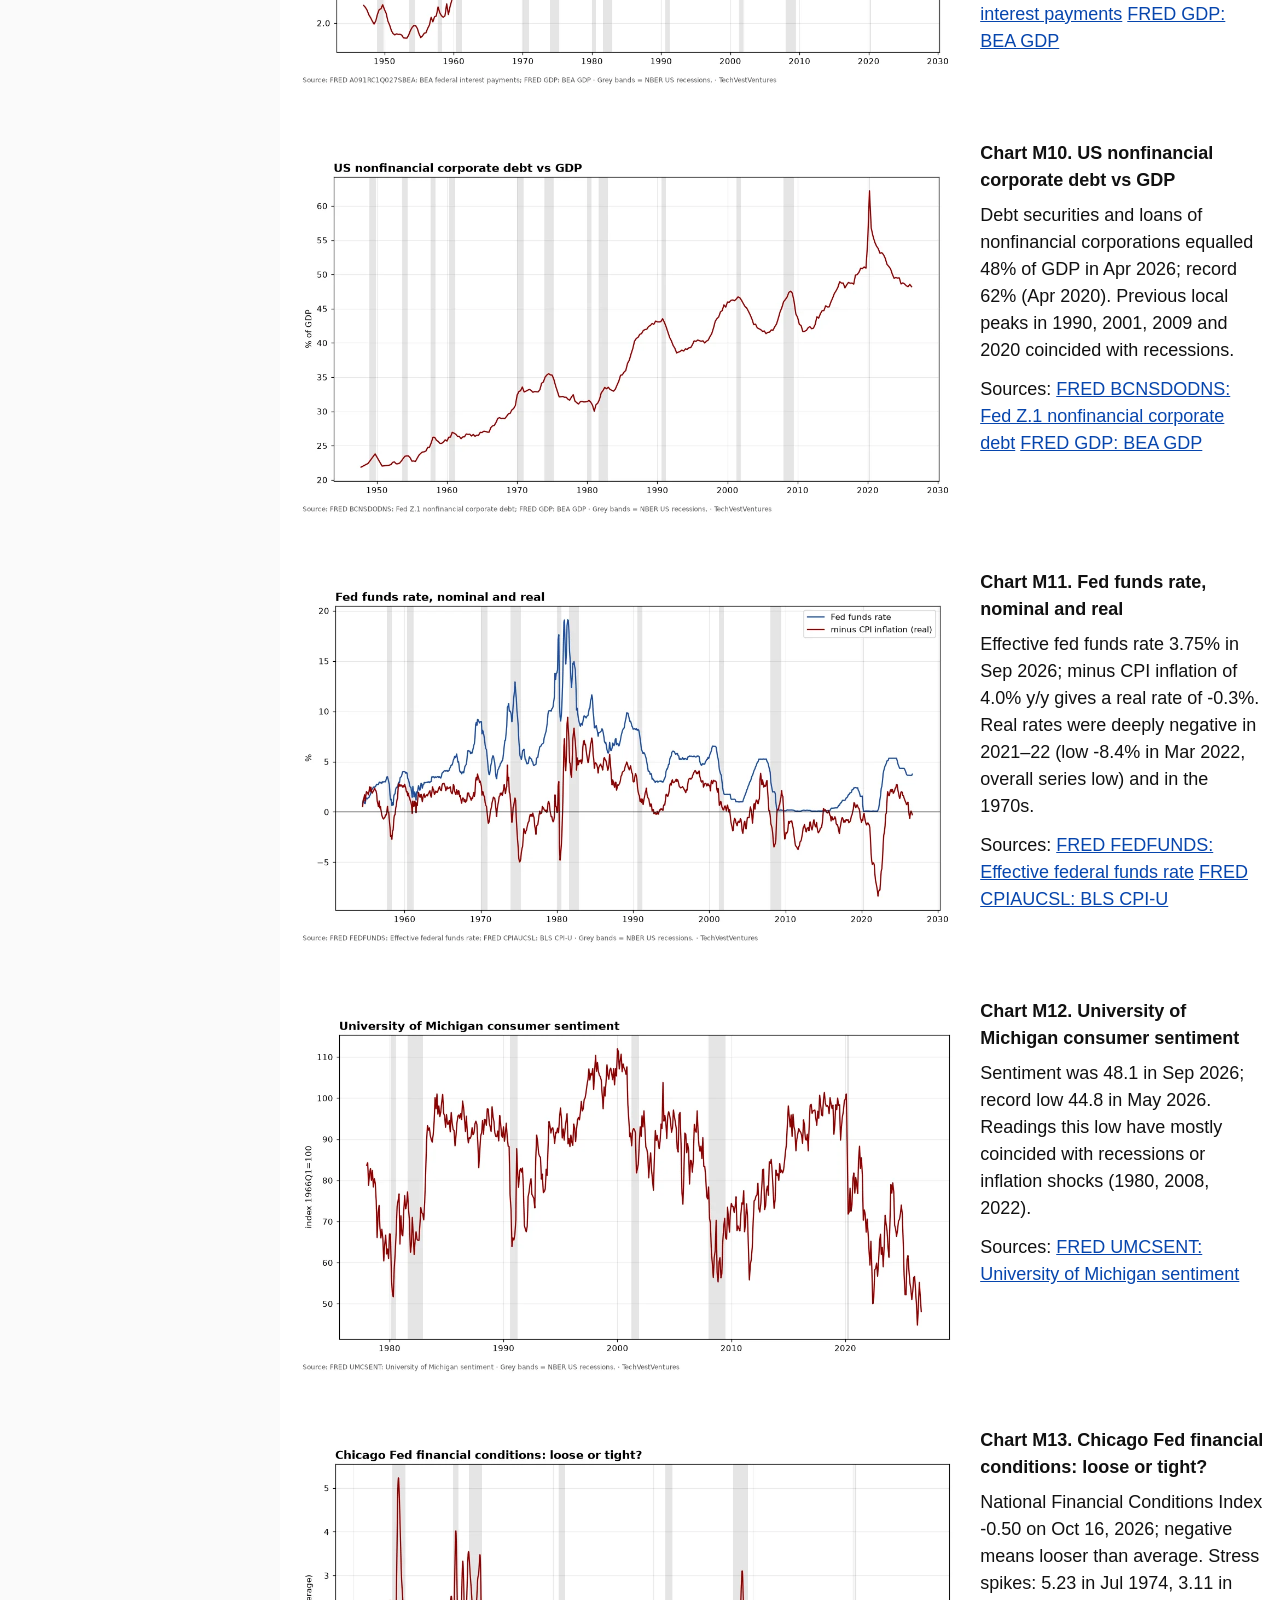
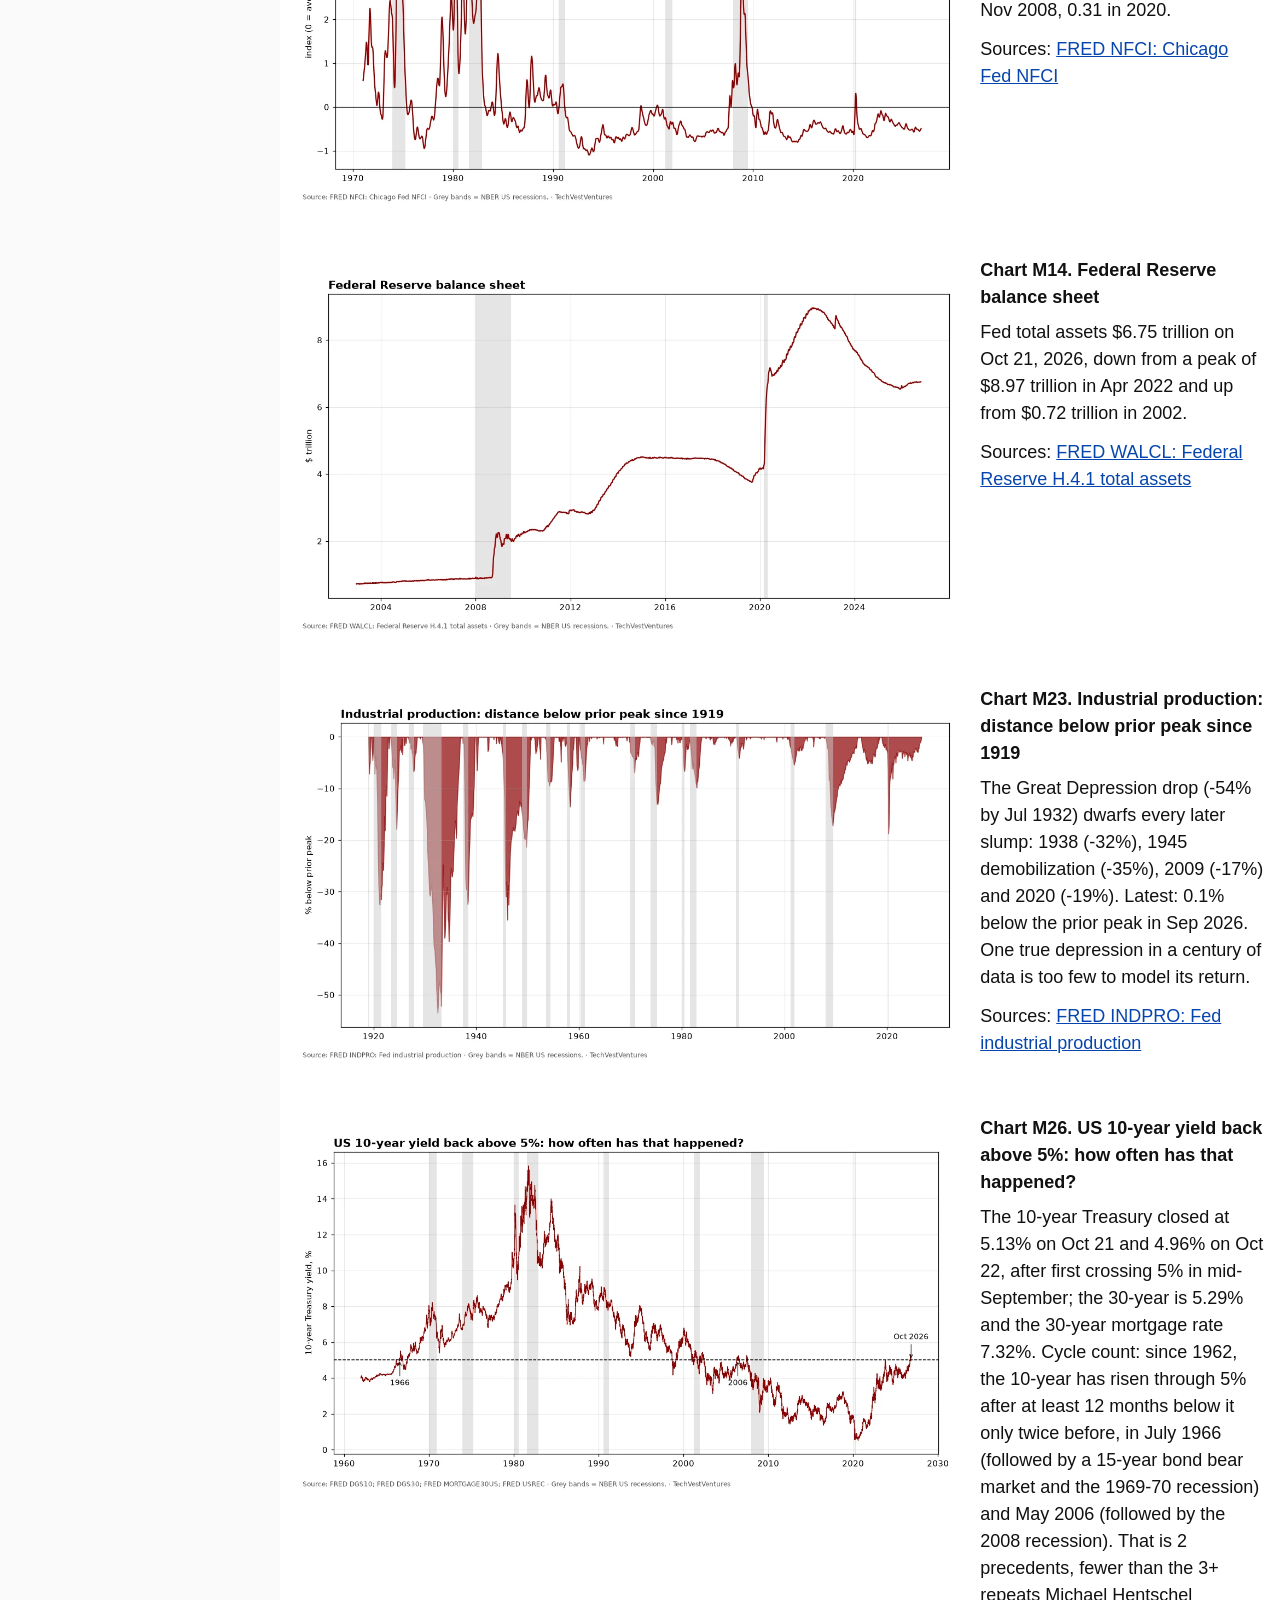
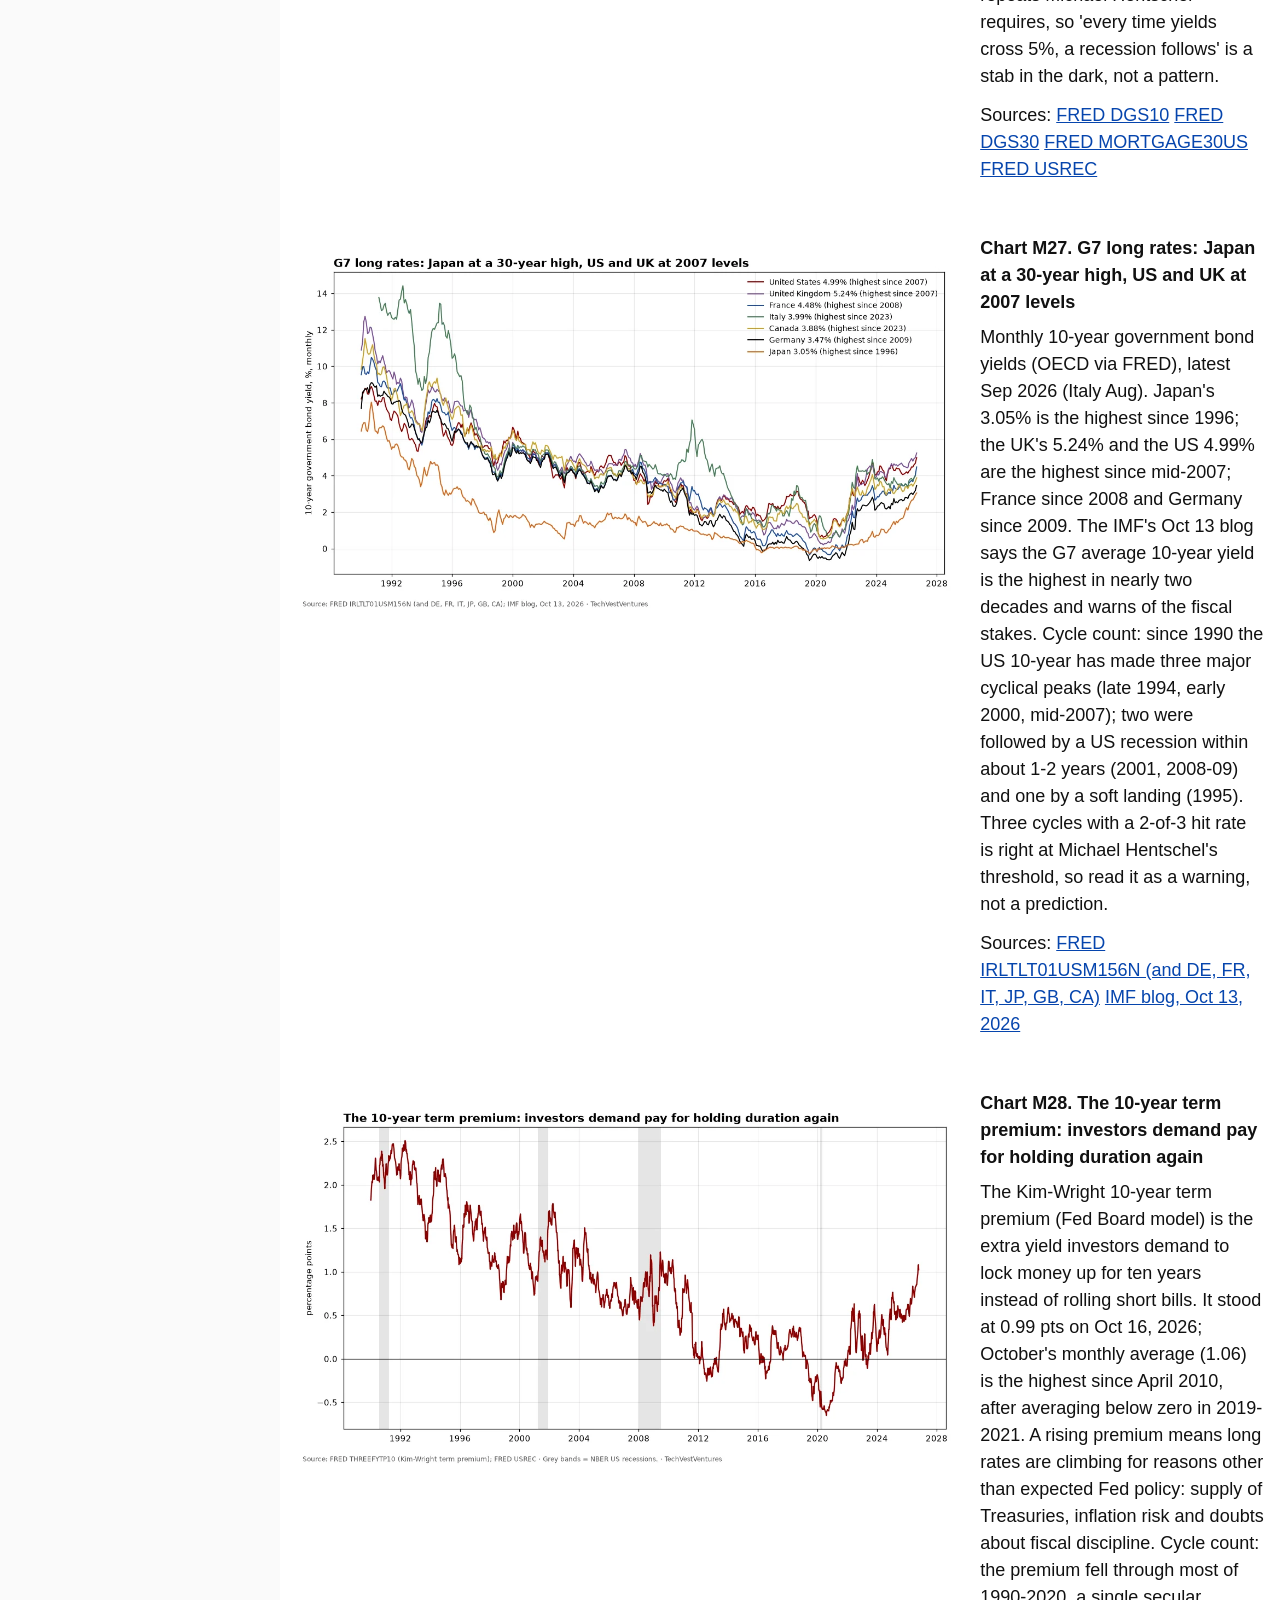
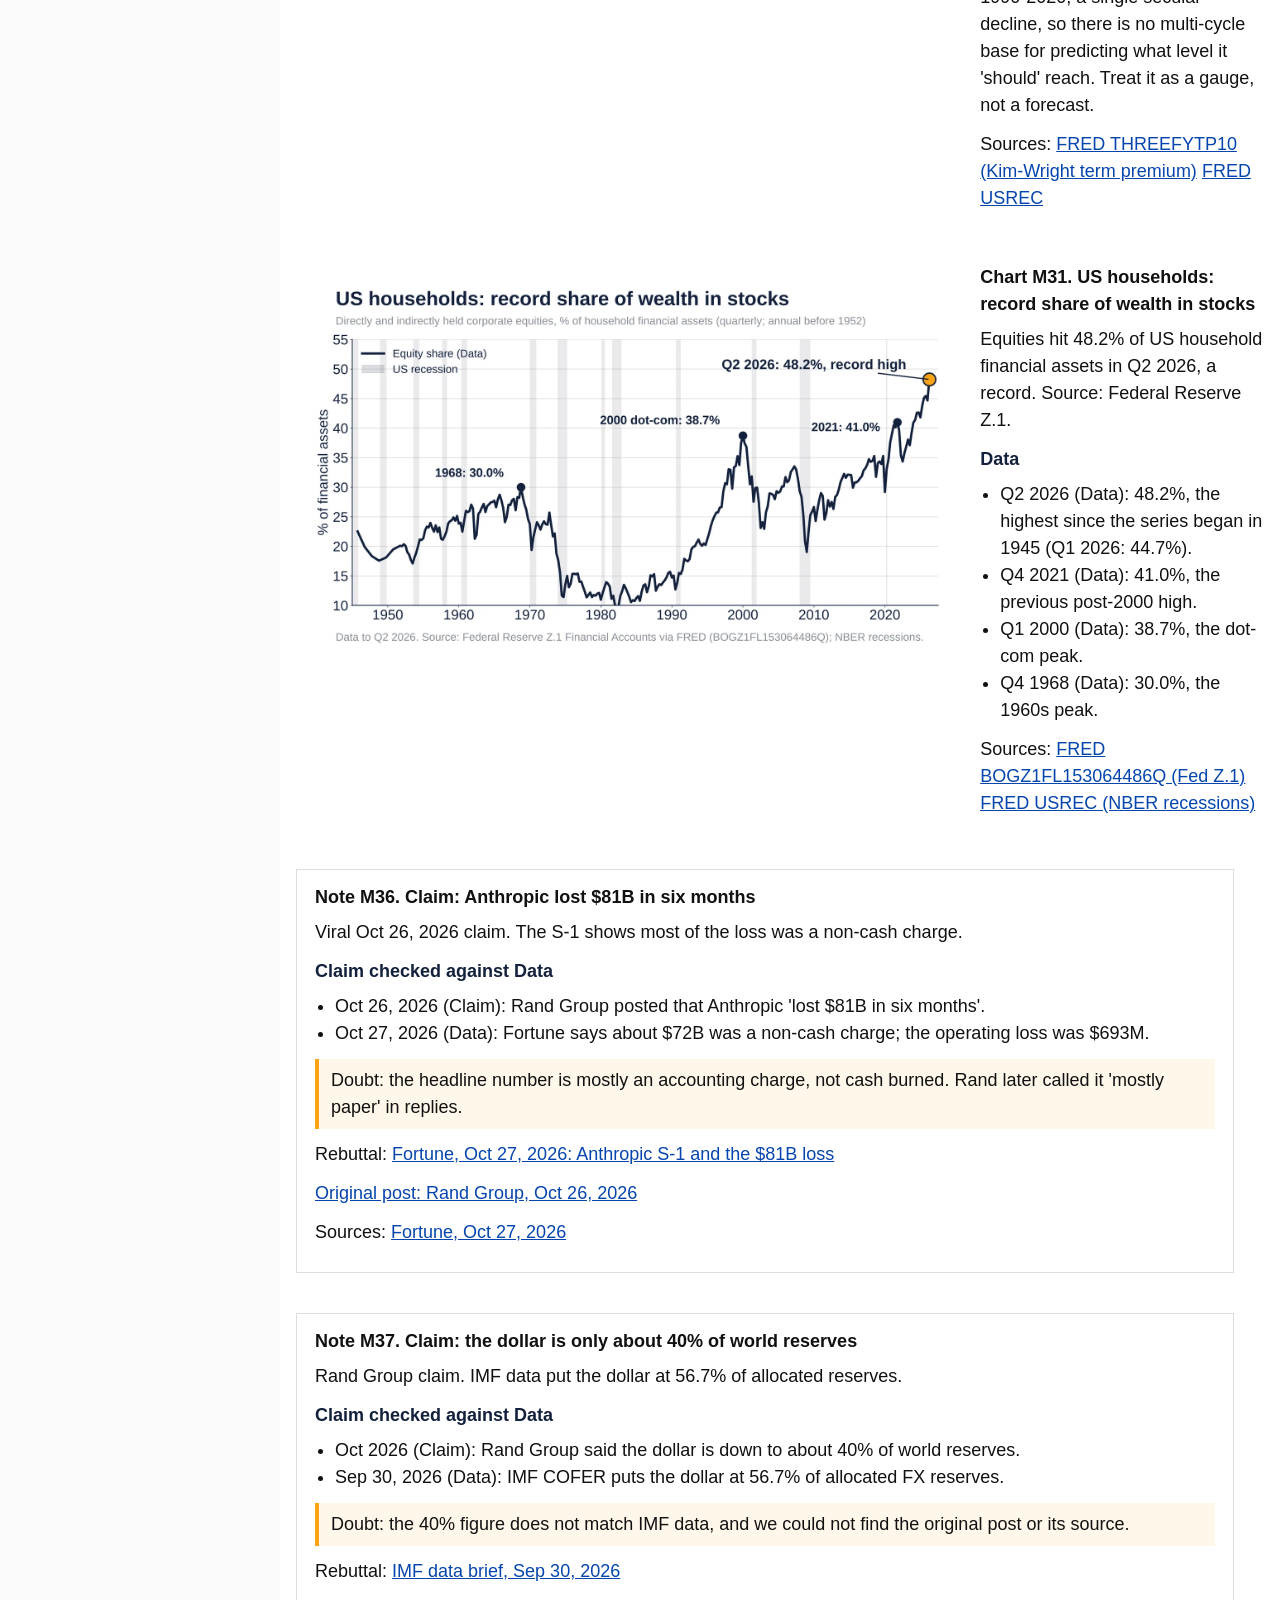
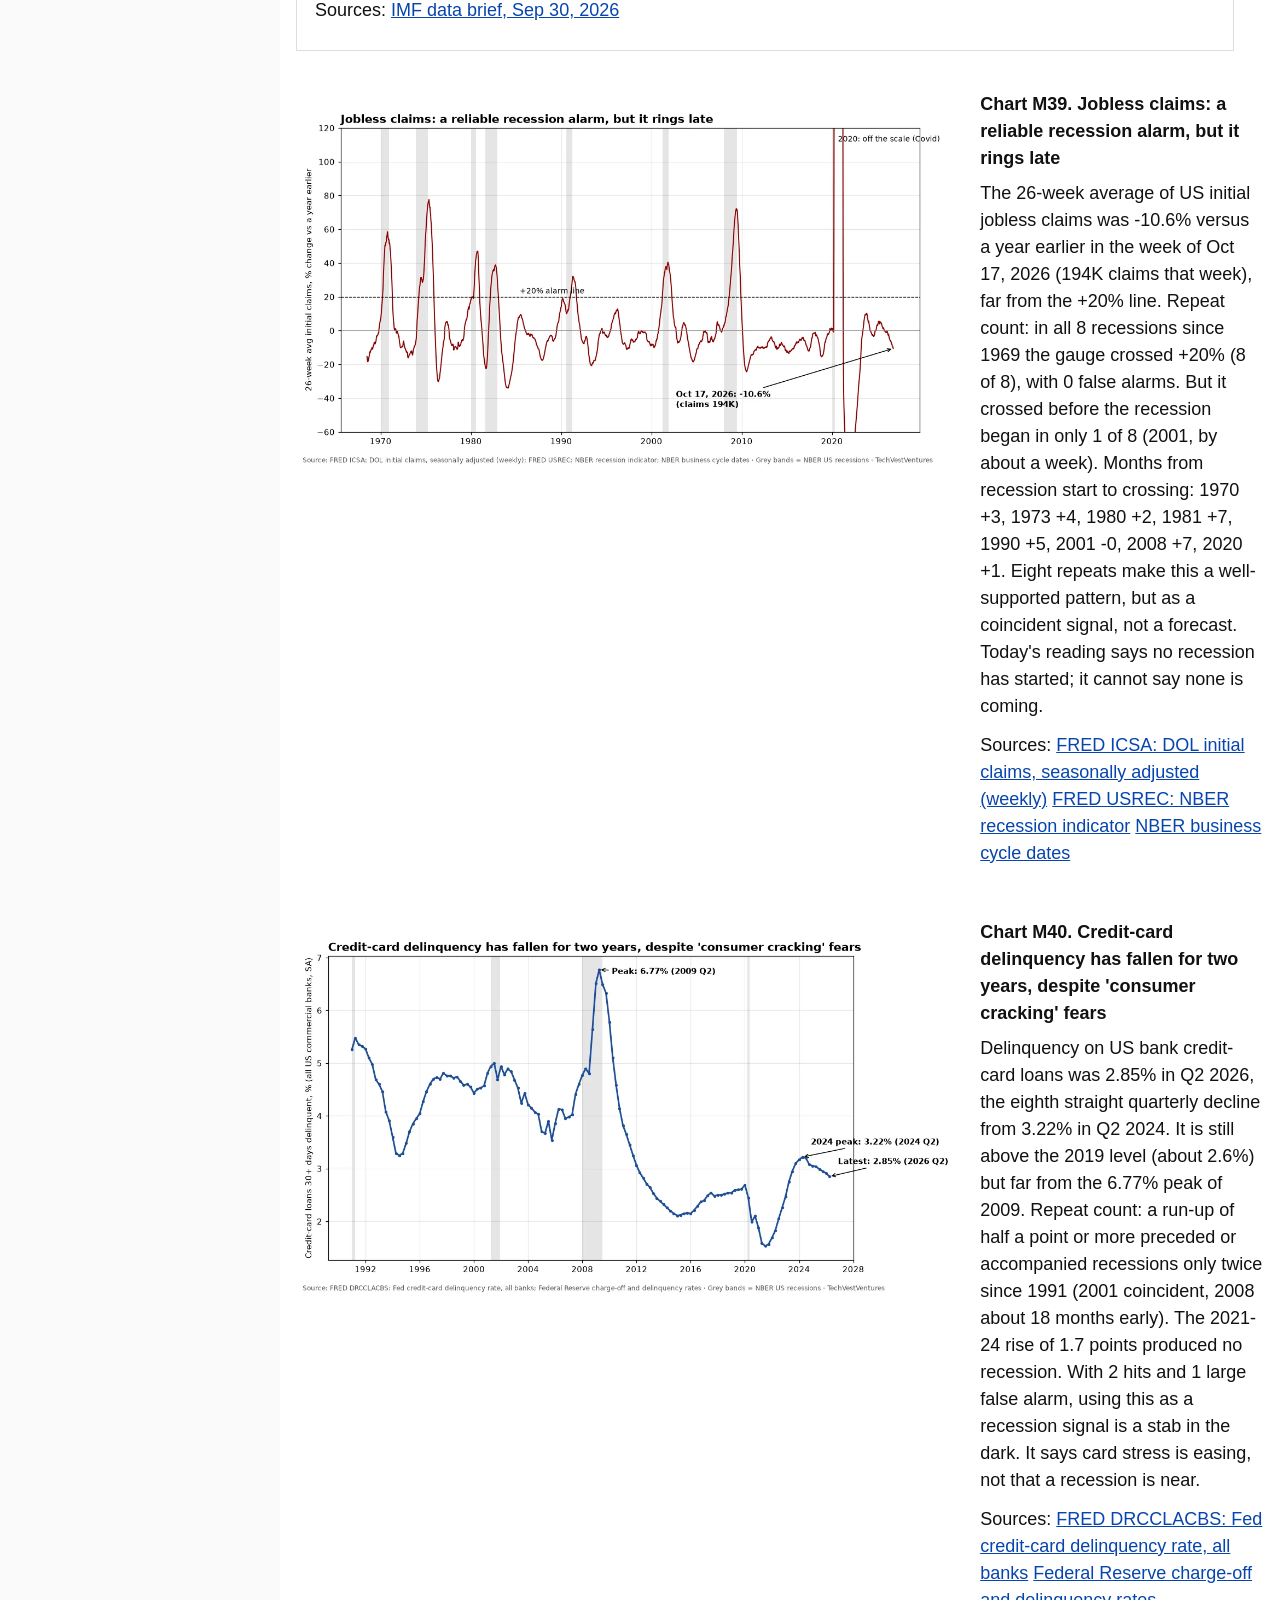
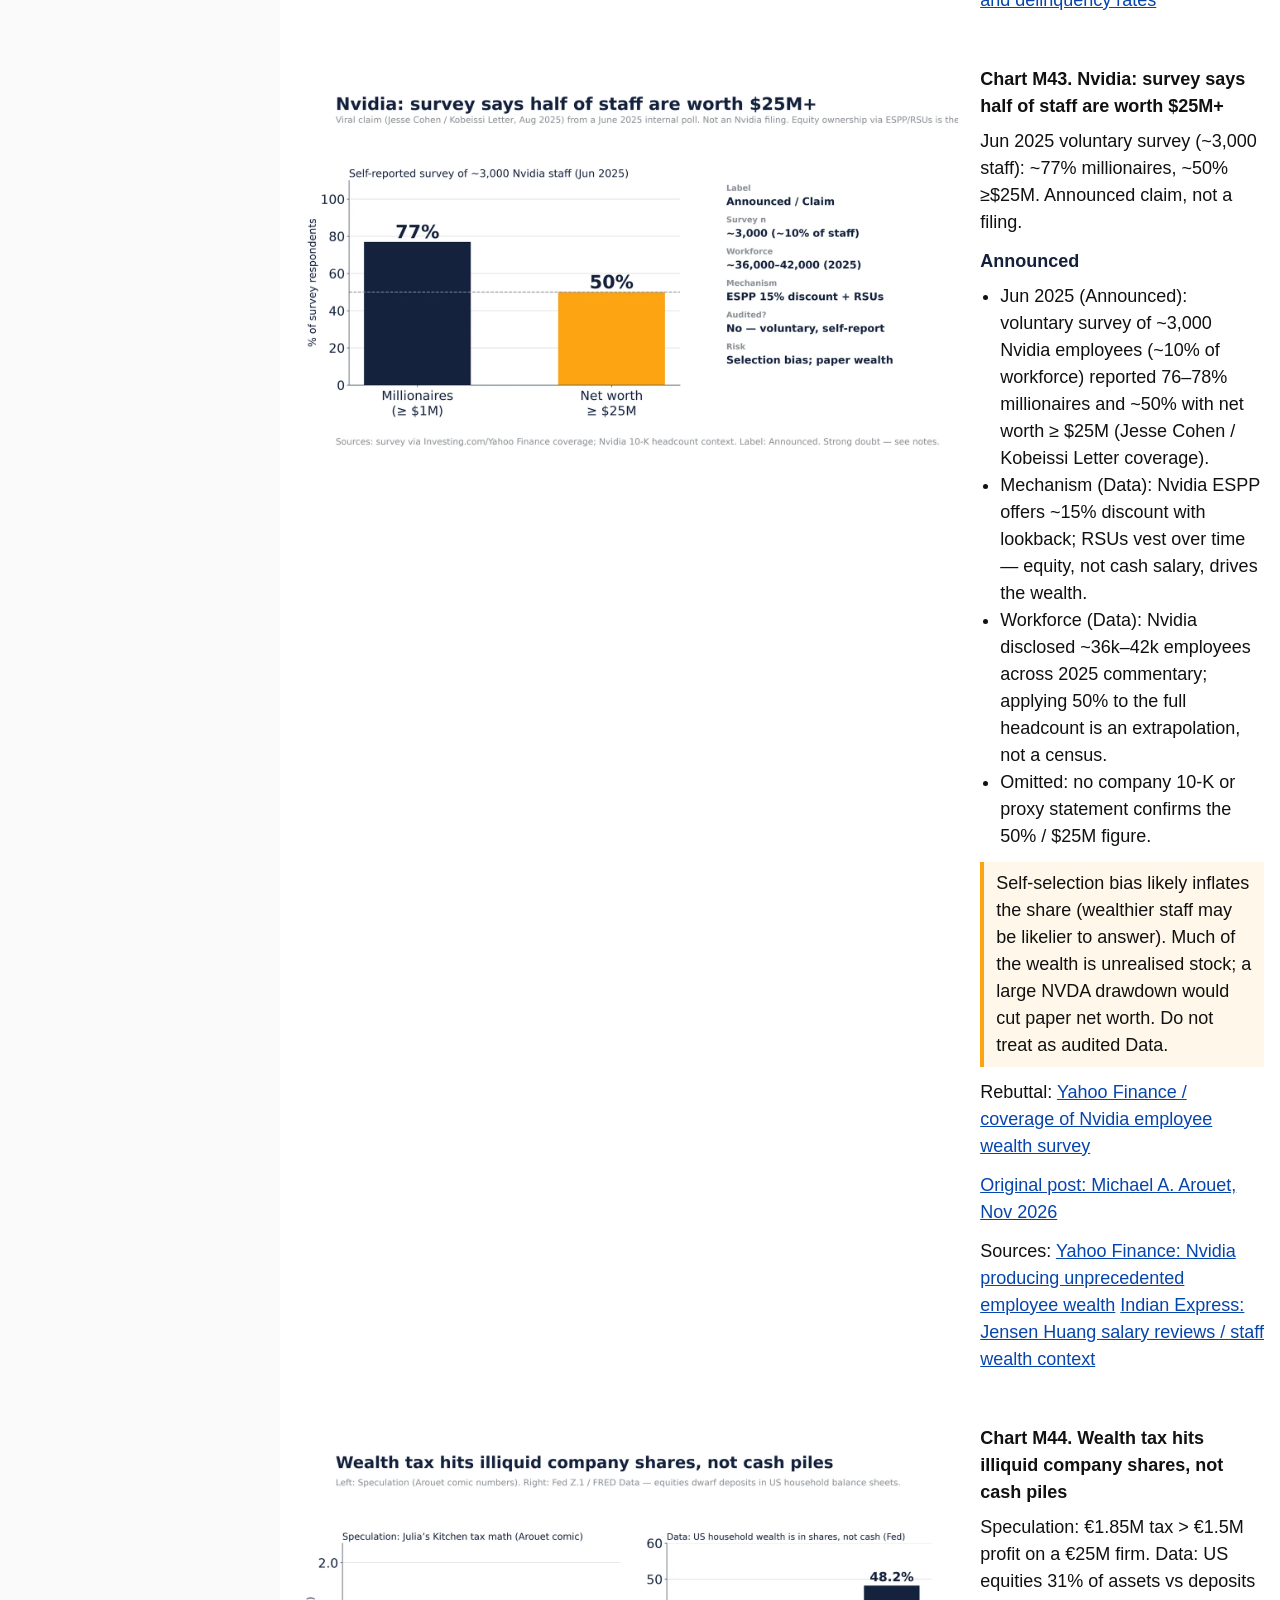
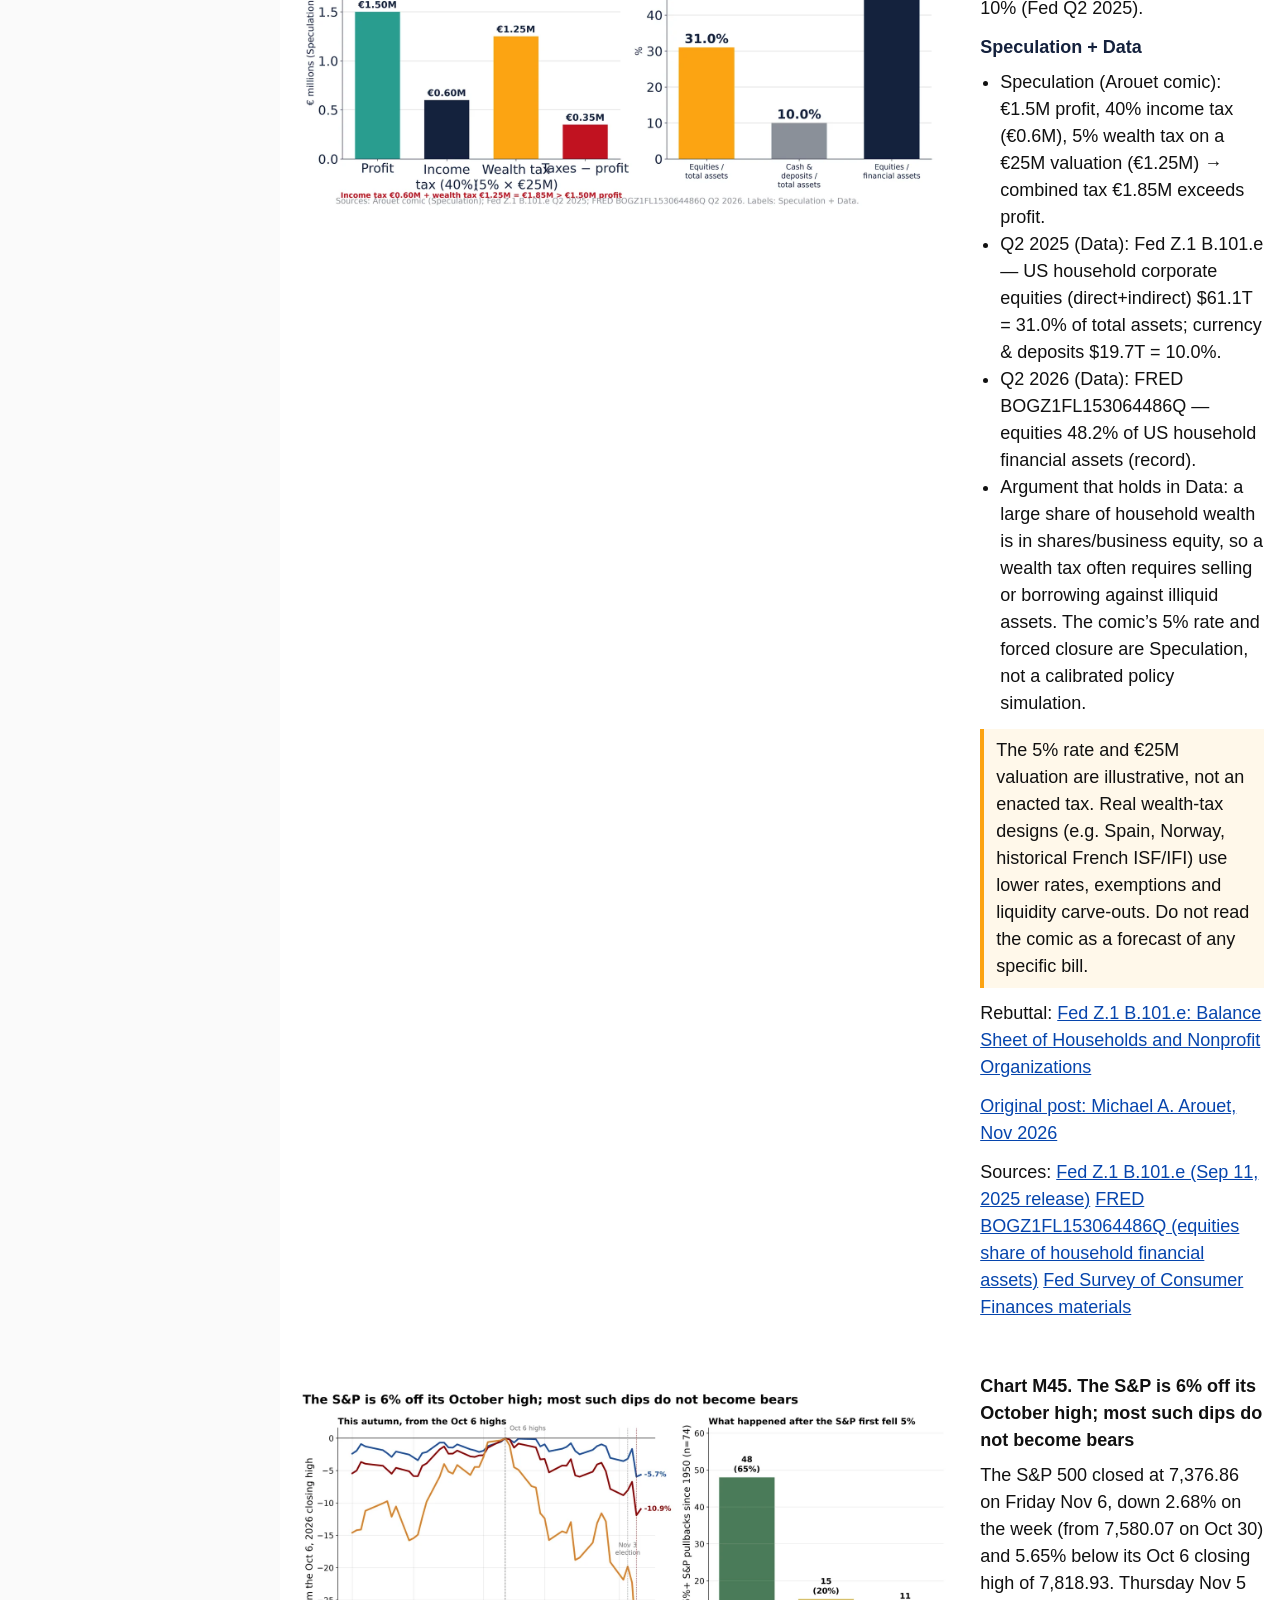
==== commit 4c7edc80: "Sidebar: rename button to Longevity Watch" ====
--- a/index.html
+++ b/index.html
@@ -1,4 +1,4 @@
-<!doctype html><html lang="en"><head><meta charset="utf-8"><meta name="viewport" content="width=device-width,initial-scale=1"><title>TechVestVentures Market Economy Graphs</title><link rel="icon" href="assets/favicon.svg" type="image/svg+xml"><link rel="icon" href="assets/favicon-32.png" sizes="32x32" type="image/png"><link rel="apple-touch-icon" href="assets/apple-touch-icon.png"><link rel="stylesheet" href="assets/style.css"></head><body><style id="tvvnav-lwd">#tvvnav .grp.teal{color:#2ee6c0;border-bottom-color:#0f5c4d}#tvvnav a.lwd{display:block;border:1px solid #2ee6c0;border-left:4px solid #2ee6c0;background:#04201a;color:#2ee6c0;font-weight:700;font-size:15px;text-decoration:none;padding:9px 9px 8px;margin:3px 0}#tvvnav a.lwd:hover,#tvvnav a.lwd:focus{background:#0a3a30}#tvvnav a.lwd .t{text-decoration:underline;text-underline-offset:2px}#tvvnav a.lwd .cta{display:block;margin-top:5px;font-size:13px;text-transform:uppercase;letter-spacing:.3px}#tvvnav a.lwd .sub{display:block;font-size:12px;font-weight:400;margin-top:2px;color:#9ff0de}#tvvnav a.lwd.cur{background:#2ee6c0;color:#000;border-left-color:#e8063c}#tvvnav a.lwd.cur .sub{color:#000}</style><nav id="tvvnav" aria-label="TechVestVentures sites"><details open><summary><span class="mark"><img src="[data-uri]" alt="TechVest logo"></span><svg class="word" viewBox="0 0 214 32" preserveAspectRatio="xMinYMid meet" role="img" aria-label="TechVestVentures"><text x="0" y="26" textLength="214" lengthAdjust="spacingAndGlyphs" font-family="Arial,Helvetica,sans-serif" font-weight="700" font-size="28" fill="#fff">TechVestVentures</text></svg></summary><a class="mag" href="https://atlantean2.github.io/tvv-daily-risk-alert-digest/"><span class="t">TVV Daily Risk Alert Digest Magazine</span><span class="cta">&#9654; click here first</span><span class="sub">Latest issue: Nov 13, 2026</span></a><div class="sp2" aria-hidden="true"></div><div class="grp">Graph Collections</div><a href="https://atlantean2.github.io/tvv-daily-risk-graphs/">TechVestVentures Daily Risk Graphs</a><a href="https://atlantean2.github.io/tvv-deportation-graphs/">TechVestVentures Deportation Graphs</a><a href="https://atlantean2.github.io/tvv-trafficking-graphs/">TechVestVentures Trafficking Graphs</a><a href="https://atlantean2.github.io/tvv-global-riot-graphs/">TechVestVentures Global Riot Graphs</a><a class="cur" href="https://atlantean2.github.io/tvv-market-economy-graphs/" aria-current="page">TechVestVentures Market Economy Graphs</a><a href="https://atlantean2.github.io/tvv-american-renaissance-graphs/">TechVestVentures American Renaissance Graphs</a><a href="https://atlantean2.github.io/tvv-data-center-hypergrowth-graphs/">TechVestVentures Data Center Hypergrowth Graphs</a><a href="https://atlantean2.github.io/tvv-debt-cliff-graphs/">TechVestVentures Debt Cliff Graphs</a><a href="https://atlantean2.github.io/tvv-prediction-market-graphs/">TechVestVentures Prediction Market Graphs</a><a href="https://atlantean2.github.io/tvv-brain-drain-graphs/">TechVestVentures Brain Drain Graphs</a><a href="https://atlantean2.github.io/tvv-cyberattack-graphs/">TechVestVentures Cyberattack Graphs</a><a href="https://atlantean2.github.io/tvv-ai-job-displacement-graphs/">TechVestVentures AI Job Displacement Graphs</a><a href="https://atlantean2.github.io/tvv-ukraine-russia-casualty-graphs/">TechVestVentures Ukraine Russia Casualty Graphs</a><a href="https://atlantean2.github.io/tvv-prediction-market-accuracy-graphs/">TechVestVentures Prediction Market Accuracy Graphs</a><a href="https://atlantean2.github.io/tvv-longevity-health-graphs/">TechVestVentures Longevity Health Graphs</a><div class="sp5" aria-hidden="true"></div><div class="grp gold">Essays</div><a class="ess" href="https://atlantean2.github.io/tvv-daily-risk-alert-digest/essays/ai-job-displacement.html">AI Job Displacement</a><a class="ess" href="https://atlantean2.github.io/tvv-daily-risk-alert-digest/essays/prediction-markets.html">Prediction Markets</a><a class="ess" href="https://atlantean2.github.io/tvv-daily-risk-alert-digest/essays/ukraine-russia-casualty-claims.html">Ukraine vs Russia: Casualty Claims</a><div class="sp5" aria-hidden="true"></div><div class="grp teal">Longevity Watcher</div><a class="lwd" href="https://atlantean2.github.io/tvv-longevity-watcher-digest/"><span class="t">Longevity Watcher Digest</span><span class="cta">&#9654; weekly digest</span><span class="sub">New issue every Friday</span></a></details></nav><script>(function(){var d=document.querySelector('#tvvnav details');function f(){if(innerWidth>900)d.open=true}f();addEventListener('resize',f)})()</script><div id="top"><header><img src="assets/logo.png" alt="TVV logo"><h1>TechVestVentures Market Economy Graphs</h1></header><nav id="tabs" role="tablist" aria-label="Sections"><button role="tab" data-d="Q1" aria-selected="false">Q1 USA Markets</button><button role="tab" data-d="Q2" aria-selected="false">Q2 China Credit</button><button role="tab" data-d="Q3" aria-selected="false">Q3 Europe Bonds</button><button role="tab" data-d="Q4" aria-selected="false">Q4 Russia Ruble</button><button role="tab" data-d="Q5" aria-selected="false">Q5 Japan Rates</button><button role="tab" data-d="Q6" aria-selected="false">Q6 International</button><button role="tab" data-d="Q7" aria-selected="false">Q7 Recessions</button><button role="tab" data-d="Q8" aria-selected="false">Q8 Depressions</button><button role="tab" data-d="Q9" aria-selected="false">Q9 Boom Peaks</button><button role="tab" data-d="Q10" aria-selected="false">Q10 Bubble Watch</button><button role="tab" data-d="Q11" aria-selected="false">Q11 Debt Burdens</button><button role="tab" data-d="Q12" aria-selected="false">Q12 Cycle Counts</button><button role="tab" data-d="sources" aria-selected="false">Sources</button></nav></div><main id="content"></main><script>const tabs=[...document.querySelectorAll('#tabs button')],m=document.getElementById('content'),ds=tabs.map(t=>t.dataset.d);
+<!doctype html><html lang="en"><head><meta charset="utf-8"><meta name="viewport" content="width=device-width,initial-scale=1"><title>TechVestVentures Market Economy Graphs</title><link rel="icon" href="assets/favicon.svg" type="image/svg+xml"><link rel="icon" href="assets/favicon-32.png" sizes="32x32" type="image/png"><link rel="apple-touch-icon" href="assets/apple-touch-icon.png"><link rel="stylesheet" href="assets/style.css"></head><body><nav id="tvvnav" aria-label="TechVestVentures sites"><details open><summary><span class="mark"><img src="[data-uri]" alt="TechVest logo"></span><svg class="word" viewBox="0 0 214 32" preserveAspectRatio="xMinYMid meet" role="img" aria-label="TechVestVentures"><text x="0" y="26" textLength="214" lengthAdjust="spacingAndGlyphs" font-family="Arial,Helvetica,sans-serif" font-weight="700" font-size="28" fill="#fff">TechVestVentures</text></svg></summary><a class="mag" href="https://atlantean2.github.io/tvv-daily-risk-alert-digest/"><span class="t">TVV Daily Risk Alert Digest Magazine</span><span class="cta">&#9654; click here first</span><span class="sub">Latest issue: Nov 13, 2026</span></a><div class="sp2" aria-hidden="true"></div><div class="grp">Graph Collections</div><a href="https://atlantean2.github.io/tvv-daily-risk-graphs/">TechVestVentures Daily Risk Graphs</a><a href="https://atlantean2.github.io/tvv-deportation-graphs/">TechVestVentures Deportation Graphs</a><a href="https://atlantean2.github.io/tvv-trafficking-graphs/">TechVestVentures Trafficking Graphs</a><a href="https://atlantean2.github.io/tvv-global-riot-graphs/">TechVestVentures Global Riot Graphs</a><a class="cur" href="https://atlantean2.github.io/tvv-market-economy-graphs/" aria-current="page">TechVestVentures Market Economy Graphs</a><a href="https://atlantean2.github.io/tvv-american-renaissance-graphs/">TechVestVentures American Renaissance Graphs</a><a href="https://atlantean2.github.io/tvv-data-center-hypergrowth-graphs/">TechVestVentures Data Center Hypergrowth Graphs</a><a href="https://atlantean2.github.io/tvv-debt-cliff-graphs/">TechVestVentures Debt Cliff Graphs</a><a href="https://atlantean2.github.io/tvv-prediction-market-graphs/">TechVestVentures Prediction Market Graphs</a><a href="https://atlantean2.github.io/tvv-brain-drain-graphs/">TechVestVentures Brain Drain Graphs</a><a href="https://atlantean2.github.io/tvv-cyberattack-graphs/">TechVestVentures Cyberattack Graphs</a><a href="https://atlantean2.github.io/tvv-ai-job-displacement-graphs/">TechVestVentures AI Job Displacement Graphs</a><a href="https://atlantean2.github.io/tvv-ukraine-russia-casualty-graphs/">TechVestVentures Ukraine Russia Casualty Graphs</a><a href="https://atlantean2.github.io/tvv-prediction-market-accuracy-graphs/">TechVestVentures Prediction Market Accuracy Graphs</a><a href="https://atlantean2.github.io/tvv-longevity-health-graphs/">TechVestVentures Longevity Health Graphs</a><div class="sp5" aria-hidden="true"></div><div class="grp gold">Essays</div><a class="ess" href="https://atlantean2.github.io/tvv-daily-risk-alert-digest/essays/ai-job-displacement.html">AI Job Displacement</a><a class="ess" href="https://atlantean2.github.io/tvv-daily-risk-alert-digest/essays/prediction-markets.html">Prediction Markets</a><a class="ess" href="https://atlantean2.github.io/tvv-daily-risk-alert-digest/essays/ukraine-russia-casualty-claims.html">Ukraine vs Russia: Casualty Claims</a><div class="sp5" aria-hidden="true"></div><div class="grp teal">Longevity Watch</div><a class="lwd" href="https://atlantean2.github.io/tvv-longevity-watcher-digest/"><span class="t">Longevity Watch</span><span class="cta">&#9654; weekly digest</span><span class="sub">New issue every Friday</span></a></details></nav><script>(function(){var d=document.querySelector('#tvvnav details');function f(){if(innerWidth>900)d.open=true}f();addEventListener('resize',f)})()</script><div id="top"><header><img src="assets/logo.png" alt="TVV logo"><h1>TechVestVentures Market Economy Graphs</h1></header><nav id="tabs" role="tablist" aria-label="Sections"><button role="tab" data-d="Q1" aria-selected="false">Q1 USA Markets</button><button role="tab" data-d="Q2" aria-selected="false">Q2 China Credit</button><button role="tab" data-d="Q3" aria-selected="false">Q3 Europe Bonds</button><button role="tab" data-d="Q4" aria-selected="false">Q4 Russia Ruble</button><button role="tab" data-d="Q5" aria-selected="false">Q5 Japan Rates</button><button role="tab" data-d="Q6" aria-selected="false">Q6 International</button><button role="tab" data-d="Q7" aria-selected="false">Q7 Recessions</button><button role="tab" data-d="Q8" aria-selected="false">Q8 Depressions</button><button role="tab" data-d="Q9" aria-selected="false">Q9 Boom Peaks</button><button role="tab" data-d="Q10" aria-selected="false">Q10 Bubble Watch</button><button role="tab" data-d="Q11" aria-selected="false">Q11 Debt Burdens</button><button role="tab" data-d="Q12" aria-selected="false">Q12 Cycle Counts</button><button role="tab" data-d="sources" aria-selected="false">Sources</button></nav></div><main id="content"></main><script>const tabs=[...document.querySelectorAll('#tabs button')],m=document.getElementById('content'),ds=tabs.map(t=>t.dataset.d);
 async function show(d){if(!ds.includes(d))d=ds[0];tabs.forEach(t=>t.setAttribute('aria-selected',t.dataset.d==d));
 document.querySelector(`#tabs [data-d="${d}"]`).scrollIntoView({inline:'nearest',block:'nearest'});
 m.innerHTML='<p>Loading…</p>';try{const r=await fetch('issues/'+d+'.html',{cache:'no-cache'});const doc=new DOMParser().parseFromString(await r.text(),'text/html');
--- a/assets/style.css
+++ b/assets/style.css
@@ -8,6 +8,11 @@
 main{max-width:1040px;margin:0 auto;padding:16px;background:#fff}
 main img{width:100%;max-width:1000px;height:auto;display:block;margin:14px auto}
 a{color:#0645ad;text-decoration:underline}h2{border-top:2px solid #e8063c;padding-top:8px;margin-top:22px;font-size:1.2rem;font-weight:700;scroll-margin-top:130px}
+h2.priority-summary{border-top:2px solid #C9A227;text-align:center;font-size:1.25rem;margin-top:28px}
+table.priority-summary{width:100%;border-collapse:collapse;margin:8px 0 20px;font-size:10.5pt}
+table.priority-summary th,table.priority-summary td{vertical-align:top;padding:2px 10px 2px 0;text-align:left;font-weight:400}
+table.priority-summary thead th{font-weight:700}
+table.priority-summary tbody th{font-weight:700;color:#B91C1C;white-space:nowrap;width:1.2in}
 main table{width:100%;border-collapse:collapse}main td{display:block;width:100%;padding:0}main td:empty{display:none}
 ul.items{margin-left:24px;padding-left:1.1em}
 .action-box{border:3px solid #e8063c;padding:10px 14px;margin:20px 0}a.risk-center{font-weight:700;color:#C00000}.rc-header{font-size:.9rem;color:#1a1a1a;border-bottom:2px solid #C9A227;padding-bottom:6px;margin:0 0 12px}ul.items li{margin:6px 0}
@@ -48,6 +53,14 @@
 #tvvnav a.ess{color:#ffd400;font-weight:700;text-decoration-color:#8a7300}
 #tvvnav a.ess:hover,#tvvnav a.ess:focus{background:#1a1a1a;text-decoration-color:#ffd400}
 #tvvnav a.ess.cur{background:#ffd400;color:#000;border-left-color:#e8063c;text-decoration:none}
+#tvvnav .grp.teal{color:#2ee6c0;border-bottom-color:#0f5c4d}
+#tvvnav a.lwd{display:block;border:1px solid #2ee6c0;border-left:4px solid #2ee6c0;background:#04201a;color:#2ee6c0;font-weight:700;font-size:15px;text-decoration:none;padding:9px 9px 8px;margin:3px 0}
+#tvvnav a.lwd:hover,#tvvnav a.lwd:focus{background:#0a3a30}
+#tvvnav a.lwd .t{text-decoration:underline;text-underline-offset:2px}
+#tvvnav a.lwd .cta{display:block;margin-top:5px;font-size:13px;text-transform:uppercase;letter-spacing:.3px}
+#tvvnav a.lwd .sub{display:block;font-size:12px;font-weight:400;margin-top:2px;color:#9ff0de}
+#tvvnav a.lwd.cur{background:#2ee6c0;color:#000;border-left-color:#e8063c}
+#tvvnav a.lwd.cur .sub{color:#000}
 body{padding-left:280px}
 @media(max-width:900px){body{padding-left:0}#tvvnav{position:static;width:auto;border-right:0;border-bottom:2px solid #e8063c;padding:8px 12px}
 #tvvnav summary{cursor:pointer;margin:0;border:0;padding:2px 0}#tvvnav .word{max-width:250px}
